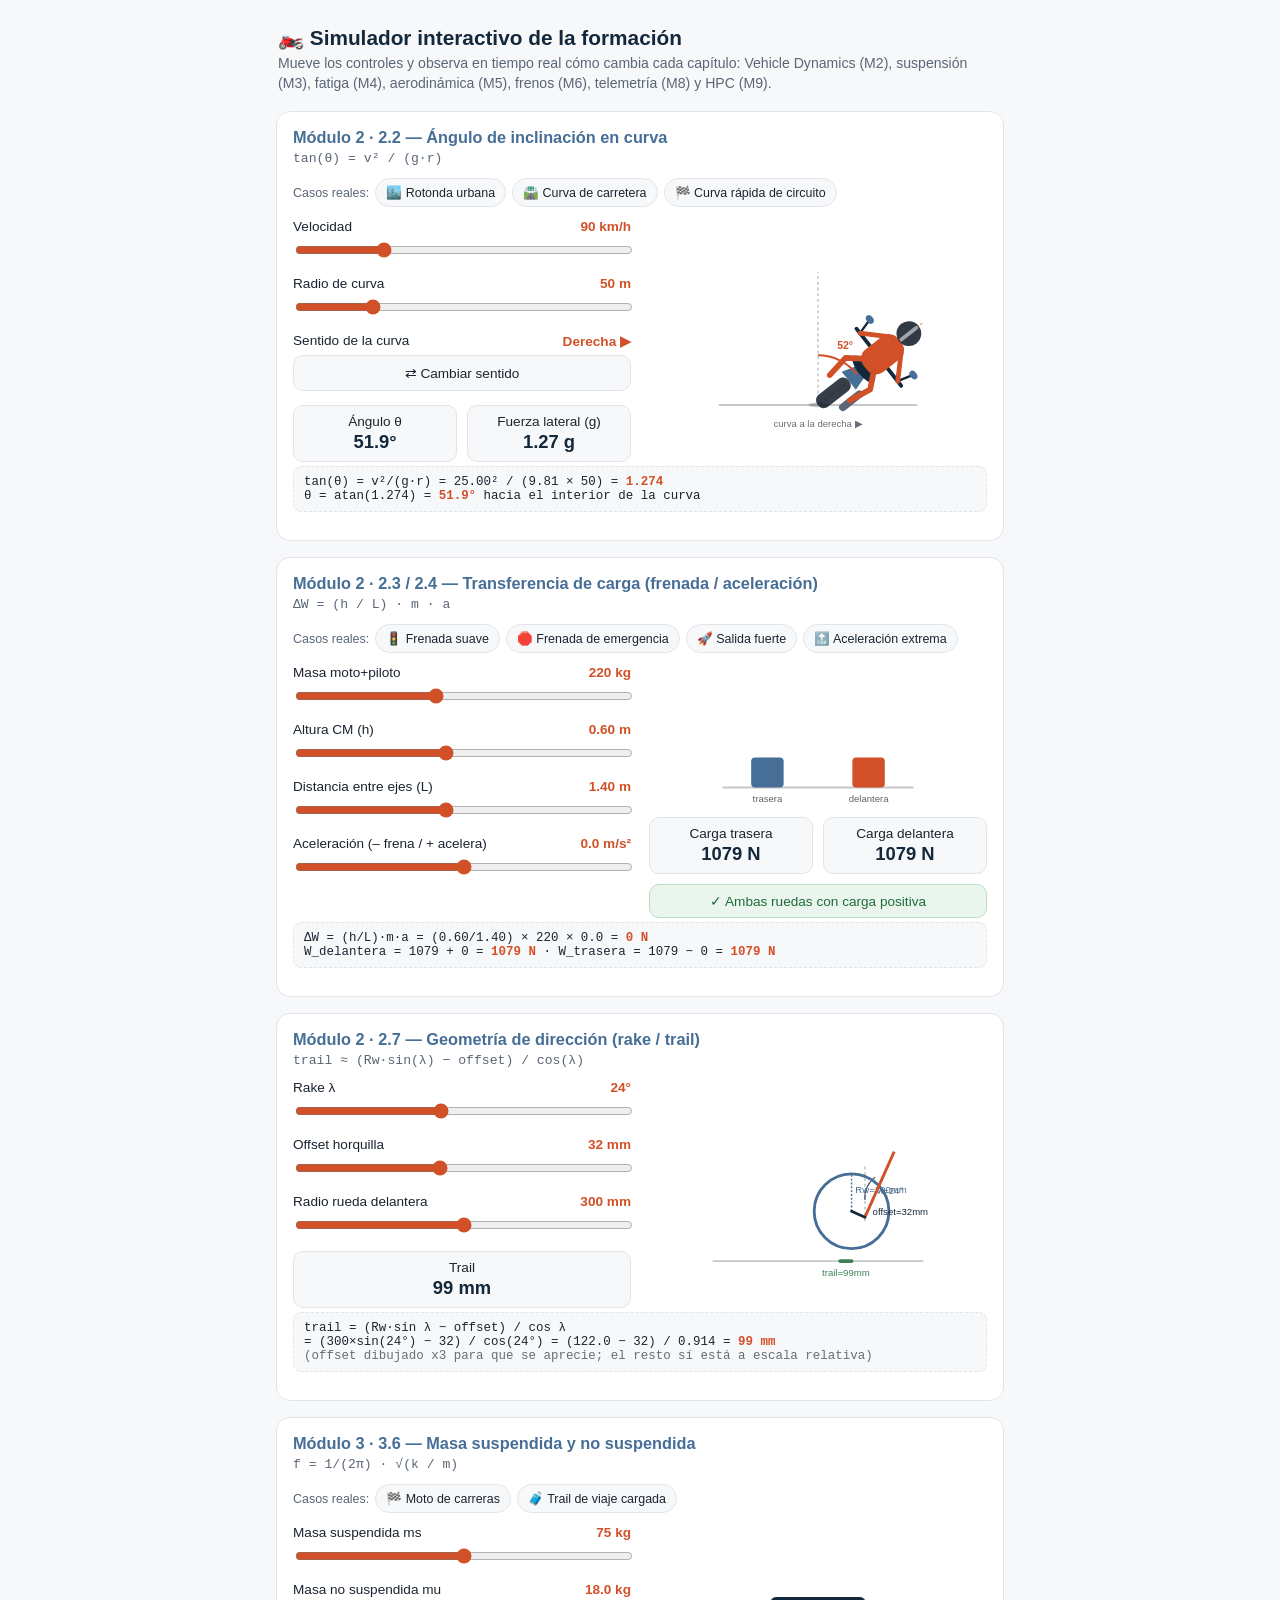
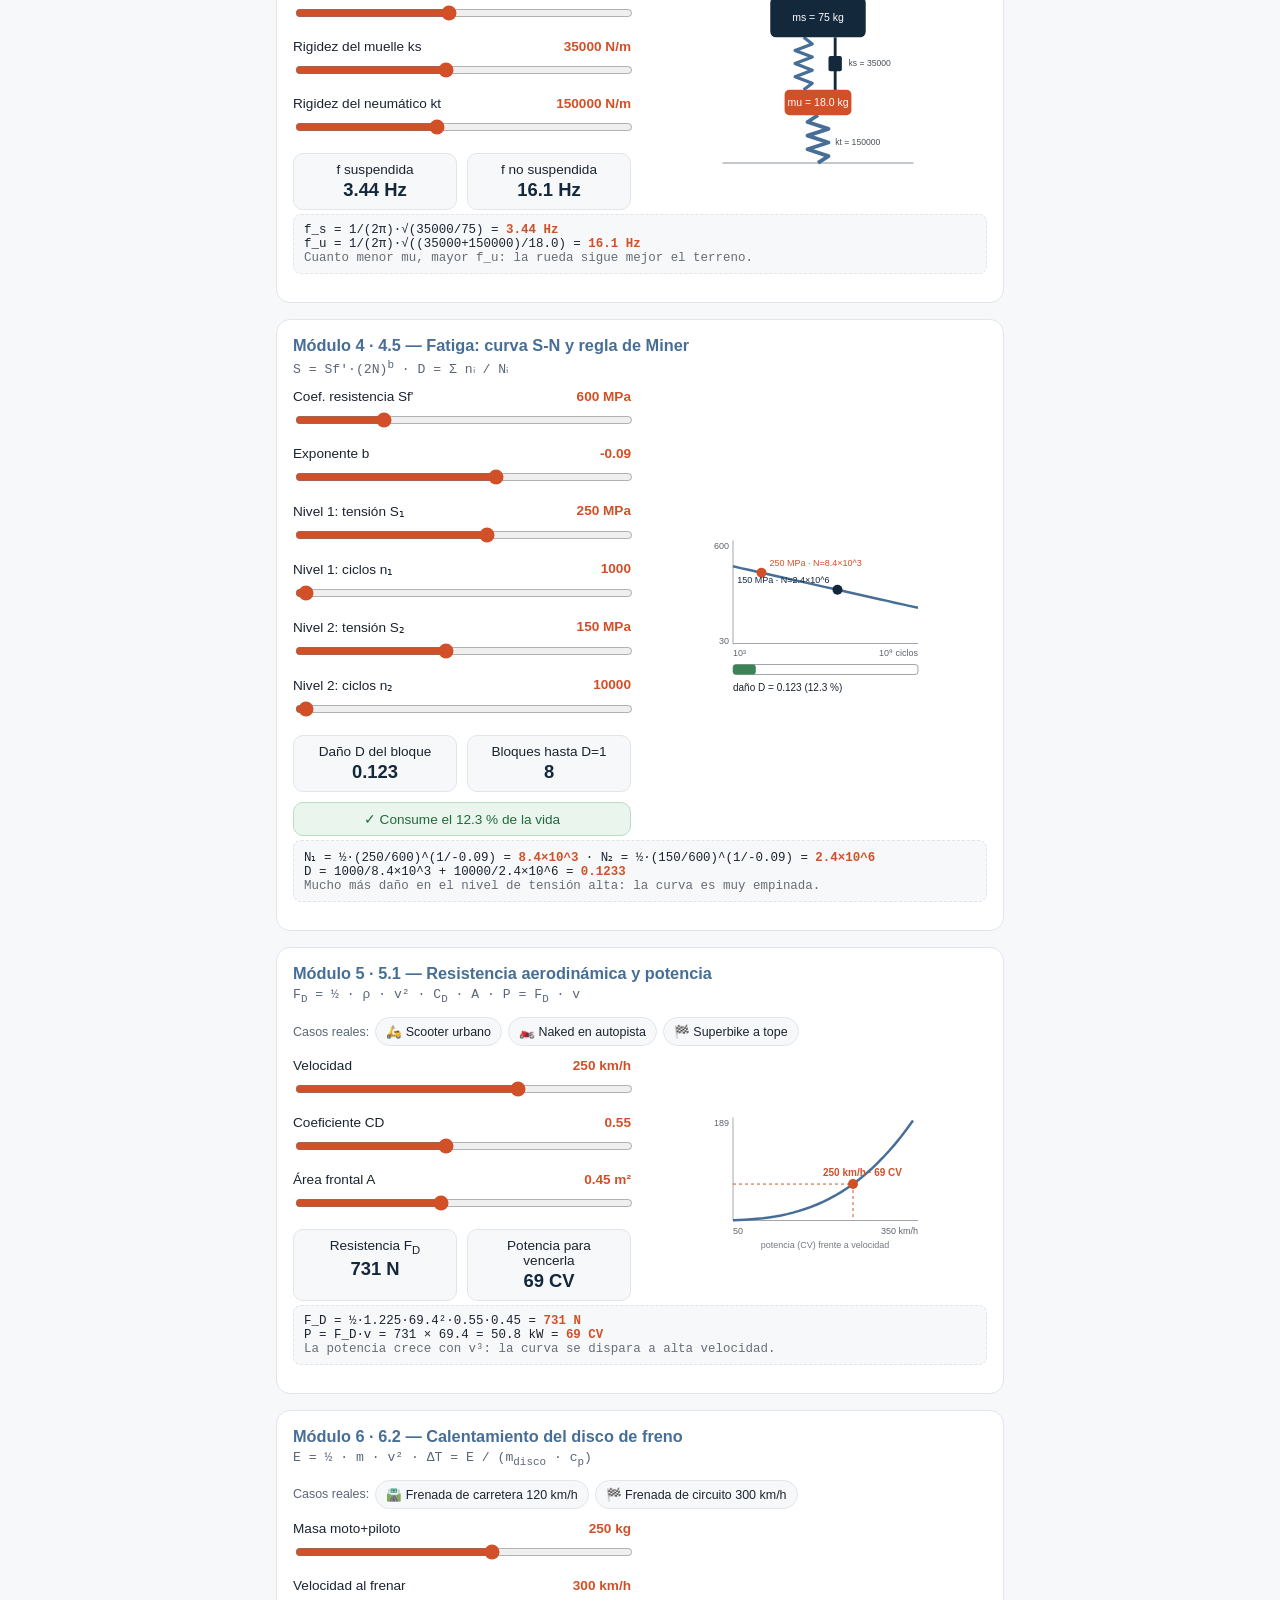
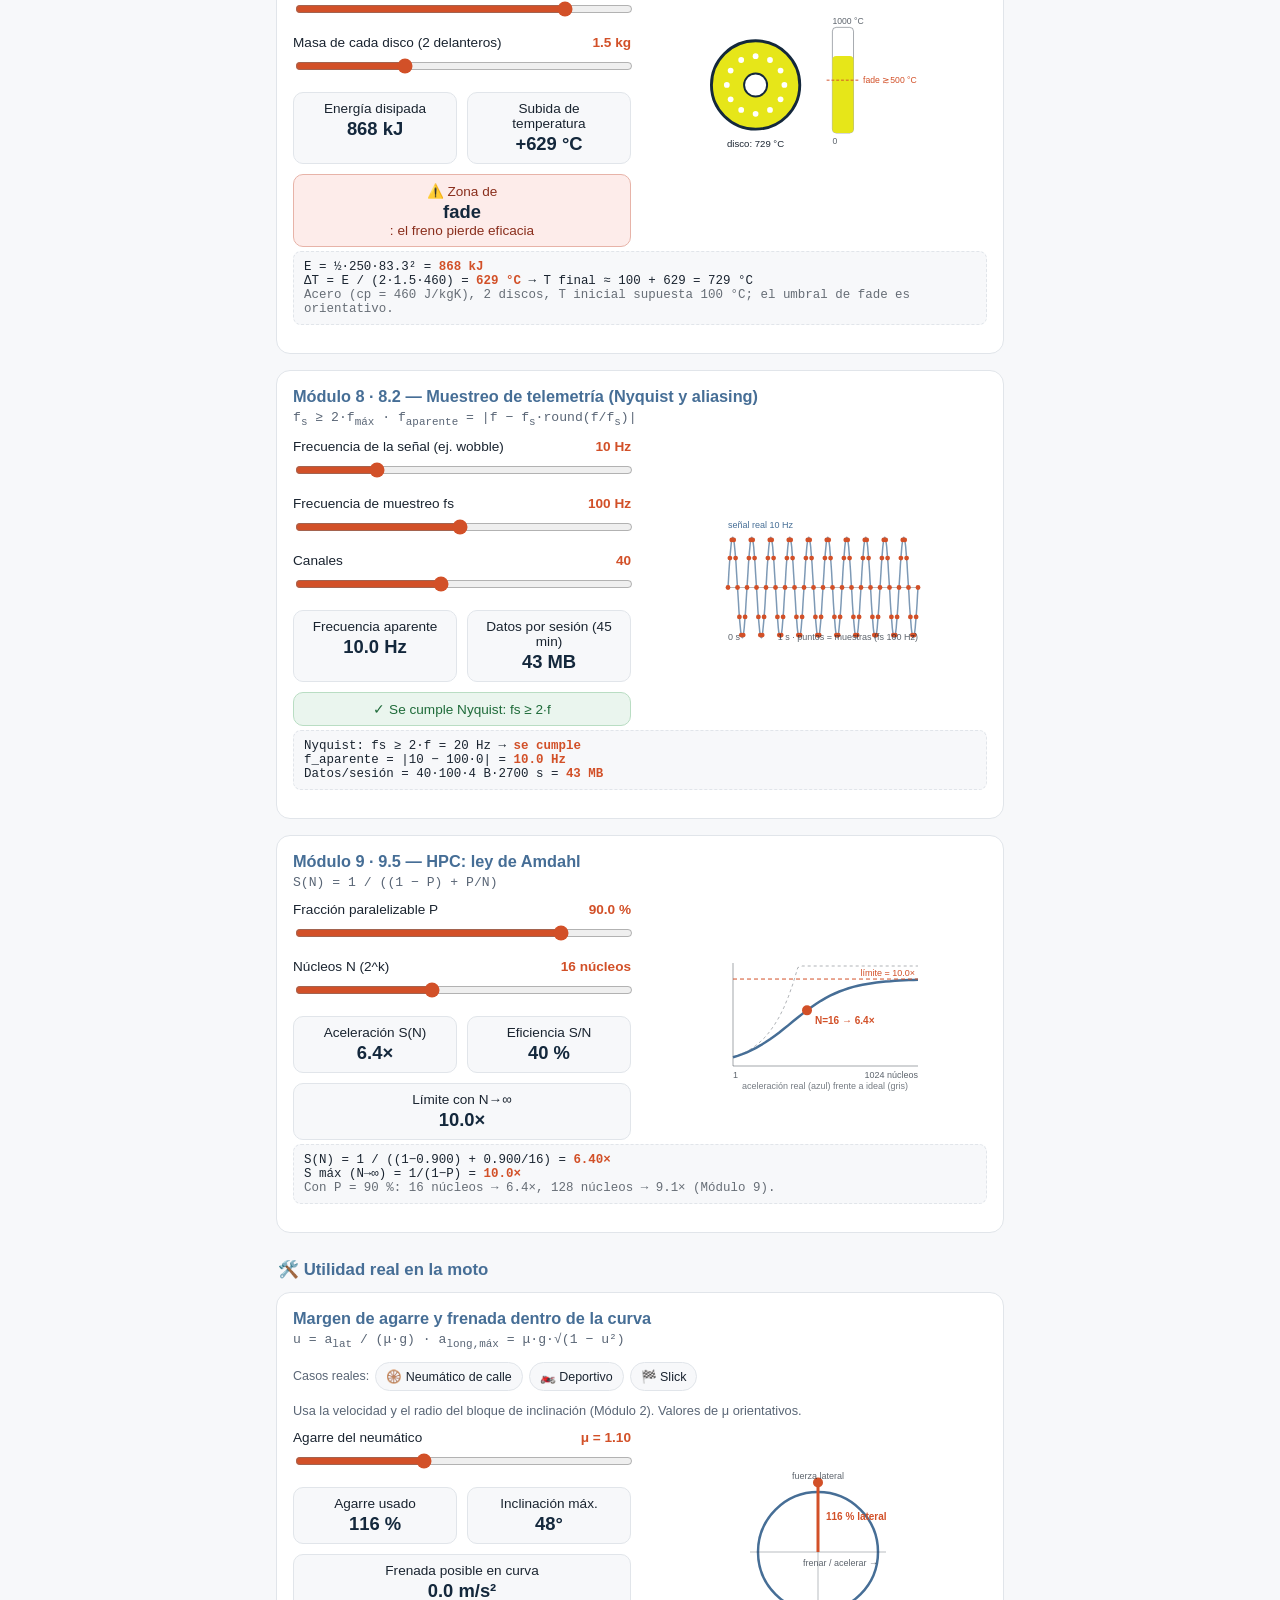
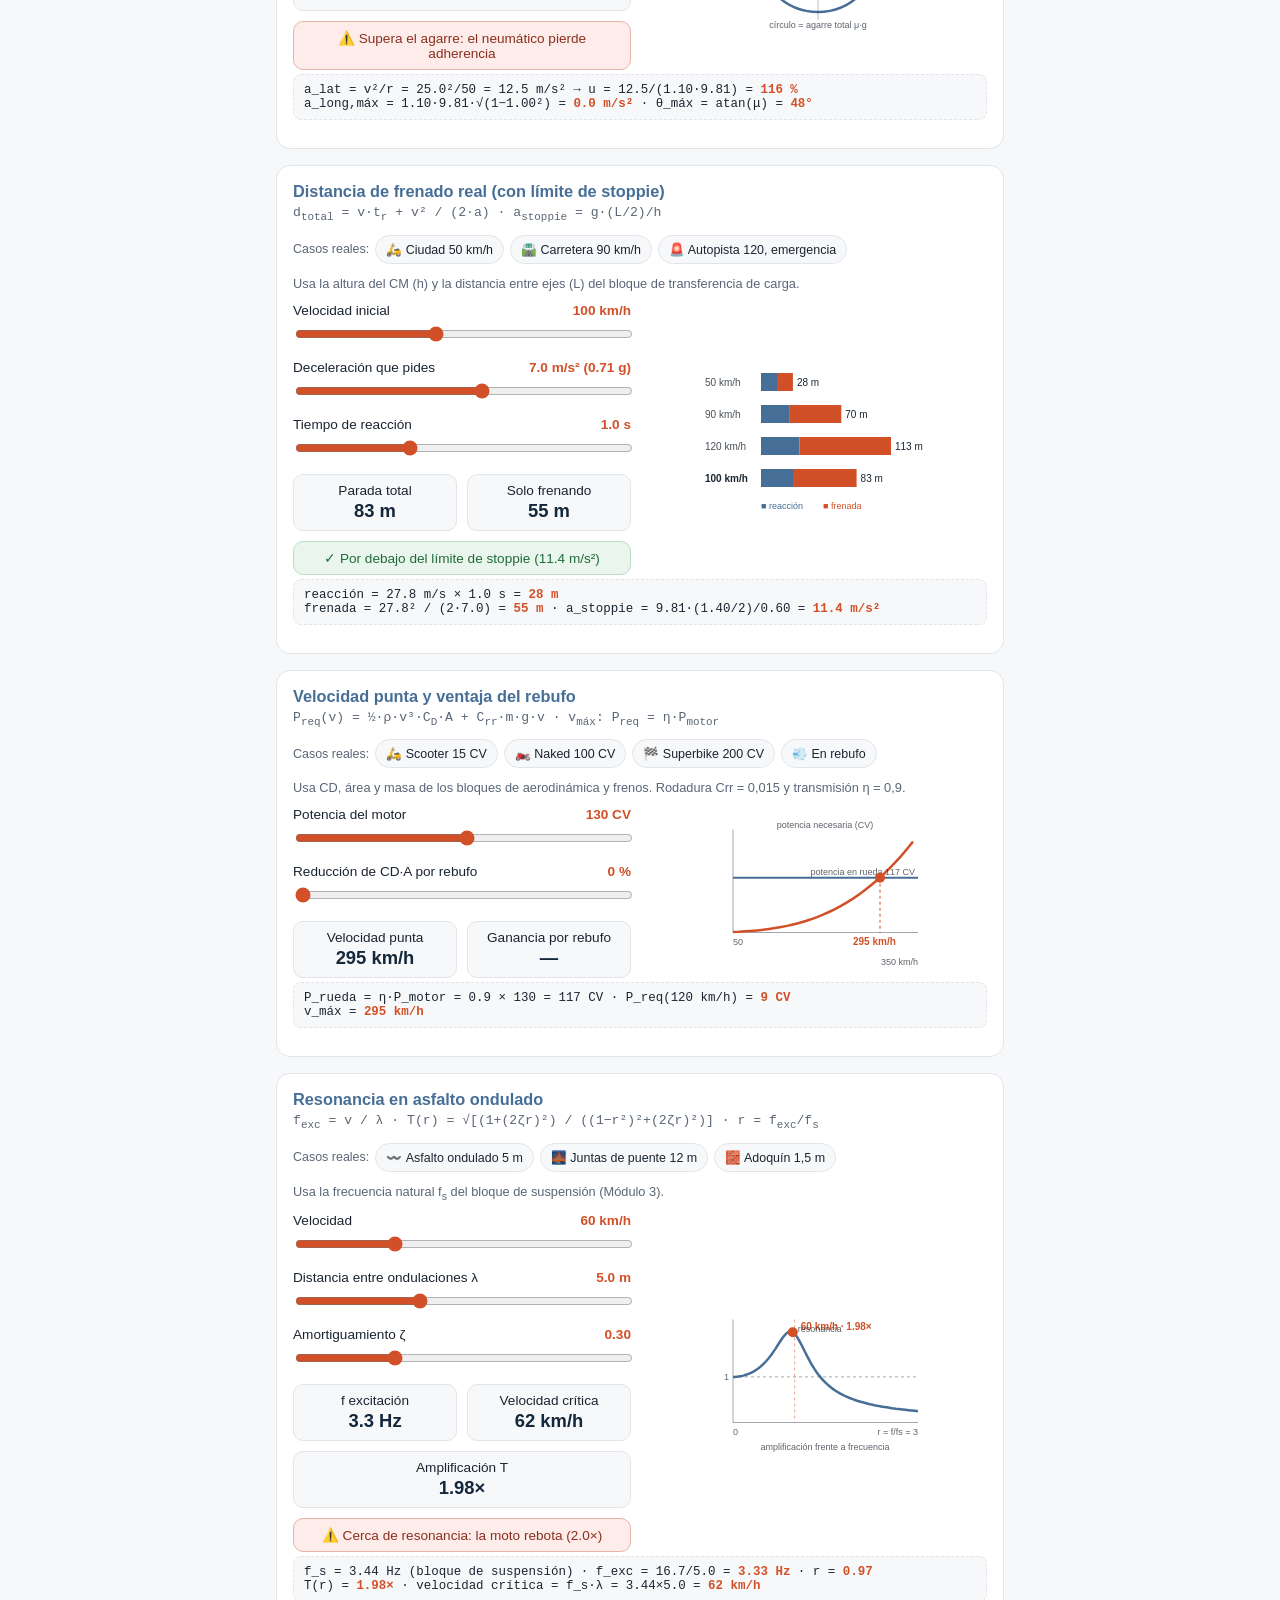
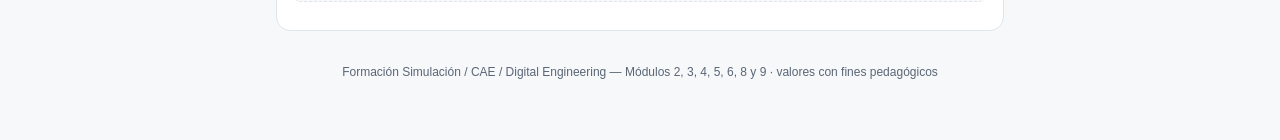
==== index.html @ 9a8a371b "rename it" ====
<!DOCTYPE html>
<html lang="es">
<head>
<meta charset="UTF-8">
<meta name="viewport" content="width=device-width, initial-scale=1, viewport-fit=cover">
<title>Simulador interactivo — Formación CAE de motos</title>
<style>
:root{
  --navy:#14283c; --steel:#466e96; --accent:#d25028; --green:#3c8256;
  --bg:#f7f8fa; --card:#ffffff; --text:#1a2430; --sub:#5a6676; --border:#e1e5ea;
  box-sizing:border-box;
  padding-top:env(safe-area-inset-top,0px);
  padding-bottom:env(safe-area-inset-bottom,0px);
}
@media (prefers-color-scheme: dark){
  :root:not([data-theme="light"]){
    --bg:#11161d; --card:#1a212b; --text:#e9edf2; --sub:#9aa7b5; --border:#2b3542;
  }
}
:root[data-theme="dark"]{
  --bg:#11161d; --card:#1a212b; --text:#e9edf2; --sub:#9aa7b5; --border:#2b3542;
}
*{box-sizing:border-box;}
html{scroll-padding-top:env(safe-area-inset-top,0px);}
body{
  margin:0; background:var(--bg); color:var(--text);
  font-family:-apple-system,BlinkMacSystemFont,"Segoe UI",Roboto,Helvetica,Arial,sans-serif;
  padding:16px; max-width:760px; margin:0 auto;
}
header{padding:10px 2px 18px;}
header h1{font-size:1.3rem; margin:0 0 4px; color:var(--navy);}
:root[data-theme="dark"] header h1, body:has(:root:not([data-theme="light"])) header h1{color:#cfe0f5;}
header p{margin:0; color:var(--sub); font-size:0.88rem; line-height:1.4;}
.card{
  background:var(--card); border:1px solid var(--border); border-radius:14px;
  padding:16px; margin-bottom:16px; overflow-x:auto;
}
.card h2{font-size:1.02rem; margin:0 0 4px; color:var(--steel);}
.card .formula{font-size:0.82rem; color:var(--sub); margin-bottom:12px; font-family:ui-monospace,Menlo,Consolas,monospace;}
.row{display:flex; flex-wrap:wrap; gap:18px;}
.col{flex:1 1 220px; min-width:200px;}
.field{margin-bottom:14px;}
.field label{display:flex; justify-content:space-between; font-size:0.85rem; margin-bottom:6px; color:var(--text);}
.field label b{color:var(--accent); font-variant-numeric:tabular-nums;}
input[type=range]{width:100%; accent-color:var(--accent);}
.viz{display:flex; justify-content:center; margin:8px 0;}
.viz svg{max-width:100%; height:auto;}
.out{
  display:flex; gap:10px; flex-wrap:wrap; margin-top:10px;
}
.pill{
  background:var(--bg); border:1px solid var(--border); border-radius:10px;
  padding:8px 12px; font-size:0.85rem; flex:1 1 140px; text-align:center;
}
.pill b{display:block; font-size:1.15rem; color:var(--navy); margin-top:2px;}
:root[data-theme="dark"] .pill b{color:#cfe0f5;}
.warn{background:#fdecea; border-color:#e7b3a8; color:#8a2f1d;}
:root[data-theme="dark"] .warn{background:#3a1f19; border-color:#6b3326; color:#f0b3a3;}
.ok{background:#eaf5ee; border-color:#b9ddc3; color:#1f6b3a;}
:root[data-theme="dark"] .ok{background:#17301f; border-color:#2d5a3c; color:#a9dcba;}
.calc{
  font-family:ui-monospace,Menlo,Consolas,monospace; font-size:0.78rem;
  background:var(--bg); border:1px dashed var(--border); border-radius:8px;
  padding:8px 10px; margin:4px 0 12px; color:var(--text); word-break:break-word;
}
.calc b{color:var(--accent);}
.seg-btn{flex:1; padding:9px 6px; border:1px solid var(--border); background:var(--bg); color:var(--text); border-radius:10px; font-size:0.85rem; cursor:pointer;}
.seg-btn.active{background:var(--accent); color:#fff; border-color:var(--accent);}
.chips{display:flex;flex-wrap:wrap;gap:6px;margin:0 0 12px;align-items:center}
.chips span{font-size:.78rem;color:var(--sub)}
.chip{padding:6px 10px;border:1px solid var(--border);background:var(--bg);color:var(--text);border-radius:999px;font-size:.78rem;cursor:pointer}
.chip:active{background:var(--accent);color:#fff}
.sec{font-size:1.05rem;color:var(--steel);margin:26px 2px 12px}
.note{font-size:.8rem;color:var(--sub);margin:0 0 12px}
footer{text-align:center; color:var(--sub); font-size:0.75rem; padding:18px 0 6px;}
</style>
</head>
<body>

<header>
  <h1>🏍️ Simulador interactivo de la formación</h1>
  <p>Mueve los controles y observa en tiempo real cómo cambia cada capítulo: Vehicle Dynamics (M2), suspensión (M3), fatiga (M4), aerodinámica (M5), frenos (M6), telemetría (M8) y HPC (M9).</p>
</header>

<!-- ===================== BLOQUE 1: ÁNGULO DE INCLINACIÓN ===================== -->
<div class="card">
  <h2>Módulo 2 · 2.2 — Ángulo de inclinación en curva</h2>
  <div class="formula">tan(θ) = v² / (g·r)</div><div class="chips"><span>Casos reales:</span><button type="button" class="chip" data-set='{"v": 30, "r": 15}'>🏙️ Rotonda urbana</button><button type="button" class="chip" data-set='{"v": 90, "r": 120}'>🛣️ Curva de carretera</button><button type="button" class="chip" data-set='{"v": 180, "r": 250}'>🏁 Curva rápida de circuito</button></div>
  <div class="row">
    <div class="col">
      <div class="field"><label>Velocidad <b id="vLbl">90 km/h</b></label>
        <input type="range" id="v" min="20" max="300" value="90" step="1"></div>
      <div class="field"><label>Radio de curva <b id="rLbl">50 m</b></label>
        <input type="range" id="r" min="8" max="200" value="50" step="1"></div>
      <div class="field"><label>Sentido de la curva <b id="dirLbl">Derecha ▶</b></label>
        <button type="button" id="dirBtn" class="seg-btn" style="width:100%">⇄ Cambiar sentido</button></div>
      <div class="out">
        <div class="pill">Ángulo θ<b id="thetaOut">—</b></div>
        <div class="pill">Fuerza lateral (g)<b id="latgOut">—</b></div>
      </div>
    </div>
    <div class="col viz">
      <svg viewBox="0 0 220 195" width="210">
        <line x1="6" y1="165" x2="214" y2="165" stroke="currentColor" stroke-opacity="0.25" stroke-width="2"/>
        <ellipse cx="110" cy="165" rx="10" ry="2.5" fill="currentColor" opacity="0.25"/>
        <!-- vertical de referencia -->
        <line x1="110" y1="165" x2="110" y2="26" stroke="currentColor" stroke-opacity="0.35" stroke-width="1.2" stroke-dasharray="3,3"/>
        <!-- moto + piloto vistos por detrás; todo el conjunto pivota en el punto de contacto (110,165) -->
        <g id="leanGroup">
          <line x1="110" y1="165" x2="110" y2="26" stroke="var(--accent)" stroke-opacity="0.55" stroke-width="1.5" stroke-dasharray="5,3"/>
          <!-- neumático trasero (perfil visto de frente/detrás) -->
          <rect x="102" y="124" width="16" height="41" rx="7" fill="var(--text)" opacity="0.88"/>
          <!-- escape -->
          <rect x="124" y="120" width="8" height="30" rx="4" fill="var(--sub)"/>
          <!-- guardabarros / colín -->
          <path d="M98 124 L122 124 L117 108 L103 108 Z" fill="var(--steel)"/>
          <ellipse cx="110" cy="104" rx="17" ry="7" fill="var(--navy)"/>
          <!-- piernas del piloto -->
          <polyline points="101,98 89,112 93,136" fill="none" stroke="var(--accent)" stroke-width="6" stroke-linecap="round" stroke-linejoin="round"/>
          <polyline points="119,98 131,112 127,136" fill="none" stroke="var(--accent)" stroke-width="6" stroke-linecap="round" stroke-linejoin="round"/>
          <!-- manillar con retrovisores -->
          <line x1="72" y1="84" x2="148" y2="84" stroke="var(--navy)" stroke-width="4" stroke-linecap="round"/>
          <line x1="78" y1="84" x2="74" y2="70" stroke="var(--navy)" stroke-width="2.5" stroke-linecap="round"/>
          <line x1="142" y1="84" x2="146" y2="70" stroke="var(--navy)" stroke-width="2.5" stroke-linecap="round"/>
          <ellipse cx="73" cy="67" rx="5" ry="3.5" fill="var(--steel)"/>
          <ellipse cx="147" cy="67" rx="5" ry="3.5" fill="var(--steel)"/>
          <!-- espalda del piloto -->
          <rect x="95" y="56" width="30" height="46" rx="12" fill="var(--accent)"/>
          <!-- brazos al manillar -->
          <line x1="99" y1="63" x2="78" y2="84" stroke="var(--accent)" stroke-width="5" stroke-linecap="round"/>
          <line x1="121" y1="63" x2="142" y2="84" stroke="var(--accent)" stroke-width="5" stroke-linecap="round"/>
          <!-- casco visto por detrás -->
          <circle cx="110" cy="44" r="13" fill="var(--text)" opacity="0.9"/>
          <rect x="108" y="32" width="4" height="24" rx="2" fill="var(--card)" opacity="0.55"/>
        </g>
        <!-- arco del ángulo respecto a la vertical -->
        <path id="leanArc" d="" fill="none" stroke="var(--accent)" stroke-width="2"/>
        <text id="leanArcTxt" x="110" y="20" text-anchor="middle" font-size="11" font-weight="600" fill="var(--accent)"></text>
        <text id="leanDirTxt" x="110" y="188" text-anchor="middle" font-size="10" fill="currentColor" opacity="0.65"></text>
      </svg>
    </div>
  </div>
  <div class="calc" id="leanCalc"></div>
</div>

<!-- ===================== BLOQUE 2: TRANSFERENCIA DE CARGA ===================== -->
<div class="card">
  <h2>Módulo 2 · 2.3 / 2.4 — Transferencia de carga (frenada / aceleración)</h2>
  <div class="formula">ΔW = (h / L) · m · a</div><div class="chips"><span>Casos reales:</span><button type="button" class="chip" data-set='{"a": -3}'>🚦 Frenada suave</button><button type="button" class="chip" data-set='{"a": -9}'>🛑 Frenada de emergencia</button><button type="button" class="chip" data-set='{"a": 6}'>🚀 Salida fuerte</button><button type="button" class="chip" data-set='{"a": 10}'>🔝 Aceleración extrema</button></div>
  <div class="row">
    <div class="col">
      <div class="field"><label>Masa moto+piloto <b id="mLbl">220 kg</b></label>
        <input type="range" id="m" min="150" max="320" value="220" step="5"></div>
      <div class="field"><label>Altura CM (h) <b id="hLbl">0.60 m</b></label>
        <input type="range" id="h" min="0.40" max="0.85" value="0.60" step="0.01"></div>
      <div class="field"><label>Distancia entre ejes (L) <b id="LLbl">1.40 m</b></label>
        <input type="range" id="L" min="1.20" max="1.65" value="1.40" step="0.01"></div>
      <div class="field"><label>Aceleración (– frena / + acelera) <b id="aLbl">0.0 m/s²</b></label>
        <input type="range" id="a" min="-10" max="10" value="0" step="0.5"></div>
    </div>
    <div class="col">
      <div class="viz">
        <svg viewBox="0 0 220 140" width="210">
          <line x1="10" y1="120" x2="210" y2="120" stroke="currentColor" stroke-opacity="0.25" stroke-width="2"/>
          <rect id="barTrasera" x="40" y="60" width="34" height="60" fill="var(--steel)" rx="4"/>
          <rect id="barDelantera" x="146" y="60" width="34" height="60" fill="var(--accent)" rx="4"/>
          <text x="57" y="135" text-anchor="middle" font-size="10" fill="currentColor" opacity="0.7">trasera</text>
          <text x="163" y="135" text-anchor="middle" font-size="10" fill="currentColor" opacity="0.7">delantera</text>
        </svg>
      </div>
      <div class="out">
        <div class="pill">Carga trasera<b id="wRearOut">—</b></div>
        <div class="pill">Carga delantera<b id="wFrontOut">—</b></div>
      </div>
      <div class="out" id="riskBox" style="margin-top:10px;"></div>
    </div>
  </div>
  <div class="calc" id="loadCalc"></div>
</div>

<!-- ===================== BLOQUE 3: GEOMETRÍA DE DIRECCIÓN ===================== -->
<div class="card">
  <h2>Módulo 2 · 2.7 — Geometría de dirección (rake / trail)</h2>
  <div class="formula">trail ≈ (Rw·sin(λ) − offset) / cos(λ)</div>
  <div class="row">
    <div class="col">
      <div class="field"><label>Rake λ <b id="rakeLbl">24°</b></label>
        <input type="range" id="rake" min="18" max="32" value="24" step="0.5"></div>
      <div class="field"><label>Offset horquilla <b id="offsetLbl">32 mm</b></label>
        <input type="range" id="offset" min="15" max="55" value="32" step="1"></div>
      <div class="field"><label>Radio rueda delantera <b id="rwLbl">300 mm</b></label>
        <input type="range" id="rw" min="270" max="330" value="300" step="1"></div>
      <div class="out">
        <div class="pill">Trail<b id="trailOut">—</b></div>
      </div>
    </div>
    <div class="col viz">
      <svg viewBox="0 0 240 200" width="230">
        <line x1="10" y1="170" x2="230" y2="170" stroke="currentColor" stroke-opacity="0.25" stroke-width="2"/>
        <!-- referencia vertical discontinua para medir el rake -->
        <line id="vertRef" x1="155" y1="118" x2="155" y2="55" stroke="currentColor" stroke-opacity="0.3" stroke-width="1.5" stroke-dasharray="3,3"/>
        <path id="rakeArc" d="" fill="none" stroke="var(--sub)" stroke-width="1.5"/>
        <text id="rakeTxt" x="163" y="70" font-size="10" fill="var(--sub)"></text>

        <circle id="wheelC" cx="155" cy="118" r="48" fill="none" stroke="var(--steel)" stroke-width="3"/>
        <!-- radio Rw etiquetado -->
        <line id="rwLine" x1="155" y1="118" x2="155" y2="70" stroke="var(--steel)" stroke-width="1.5" stroke-dasharray="2,2"/>
        <text id="rwTxt" x="159" y="95" font-size="10" fill="var(--steel)"></text>

        <line id="axisLine" x1="155" y1="118" x2="155" y2="118" stroke="var(--accent)" stroke-width="3"/>
        <!-- offset: marca perpendicular al eje de dirección, en el cabezal -->
        <line id="offsetTick" x1="155" y1="118" x2="155" y2="118" stroke="var(--navy)" stroke-width="3" stroke-linecap="round"/>
        <text id="offsetTxt" x="155" y="118" font-size="10" fill="var(--navy)"></text>

        <line id="trailLine" x1="155" y1="170" x2="155" y2="170" stroke="var(--green)" stroke-width="4" stroke-linecap="round"/>
        <text id="trailTxt" x="155" y="186" text-anchor="middle" font-size="10" fill="var(--green)"></text>
      </svg>
    </div>
  </div>
  <div class="calc" id="geomCalc"></div>
</div>

<!-- ===================== MÓDULO 3: CUARTO DE VEHÍCULO ===================== -->
<div class="card">
  <h2>Módulo 3 · 3.6 — Masa suspendida y no suspendida</h2>
  <div class="formula">f = 1/(2π) · √(k / m)</div><div class="chips"><span>Casos reales:</span><button type="button" class="chip" data-set='{"ms": 60, "mu": 14, "ks": 50000, "kt": 180000}'>🏁 Moto de carreras</button><button type="button" class="chip" data-set='{"ms": 105, "mu": 22, "ks": 28000, "kt": 140000}'>🧳 Trail de viaje cargada</button></div>
  <div class="row">
    <div class="col">
      <div class="field"><label>Masa suspendida ms <b id="msLbl"></b></label><input type="range" id="ms" min="30" max="120" value="75" step="1"></div>
      <div class="field"><label>Masa no suspendida mu <b id="muLbl"></b></label><input type="range" id="mu" min="8" max="30" value="18" step="0.5"></div>
      <div class="field"><label>Rigidez del muelle ks <b id="ksLbl"></b></label><input type="range" id="ks" min="15000" max="60000" value="35000" step="500"></div>
      <div class="field"><label>Rigidez del neumático kt <b id="ktLbl"></b></label><input type="range" id="kt" min="100000" max="220000" value="150000" step="1000"></div>
      <div class="out"><div class="pill">f suspendida<b id="fsOut"></b></div><div class="pill">f no suspendida<b id="fuOut"></b></div></div>
    </div>
    <div class="col viz"><svg id="qSvg" viewBox="0 0 220 230" width="210"></svg></div>
  </div>
  <div class="calc" id="quarterCalc"></div>
</div>

<!-- ===================== MÓDULO 4: FATIGA ===================== -->
<div class="card">
  <h2>Módulo 4 · 4.5 — Fatiga: curva S-N y regla de Miner</h2>
  <div class="formula">S = Sf'·(2N)<sup>b</sup>  ·  D = Σ nᵢ / Nᵢ</div>
  <div class="row">
    <div class="col">
      <div class="field"><label>Coef. resistencia Sf' <b id="sfLbl"></b></label><input type="range" id="sf" min="400" max="1200" value="600" step="10"></div>
      <div class="field"><label>Exponente b <b id="bxLbl"></b></label><input type="range" id="bx" min="-0.15" max="-0.05" value="-0.09" step="0.01"></div>
      <div class="field"><label>Nivel 1: tensión S₁ <b id="s1Lbl"></b></label><input type="range" id="s1" min="50" max="400" value="250" step="5"></div>
      <div class="field"><label>Nivel 1: ciclos n₁ <b id="n1Lbl"></b></label><input type="range" id="n1" min="100" max="100000" value="1000" step="100"></div>
      <div class="field"><label>Nivel 2: tensión S₂ <b id="s2Lbl"></b></label><input type="range" id="s2" min="30" max="300" value="150" step="5"></div>
      <div class="field"><label>Nivel 2: ciclos n₂ <b id="n2Lbl"></b></label><input type="range" id="n2" min="1000" max="1000000" value="10000" step="1000"></div>
      <div class="out"><div class="pill">Daño D del bloque<b id="dOut"></b></div><div class="pill">Bloques hasta D=1<b id="repOut"></b></div></div>
      <div class="out" id="fRisk" style="margin-top:10px;"></div>
    </div>
    <div class="col viz"><svg id="fSvg" viewBox="0 0 230 168" width="230"></svg></div>
  </div>
  <div class="calc" id="fatCalc"></div>
</div>

<!-- ===================== MÓDULO 5: AERODINÁMICA ===================== -->
<div class="card">
  <h2>Módulo 5 · 5.1 — Resistencia aerodinámica y potencia</h2>
  <div class="formula">F<sub>D</sub> = ½ · ρ · v² · C<sub>D</sub> · A  ·  P = F<sub>D</sub> · v</div><div class="chips"><span>Casos reales:</span><button type="button" class="chip" data-set='{"av": 50, "cd": 0.75, "af": 0.6}'>🛵 Scooter urbano</button><button type="button" class="chip" data-set='{"av": 120, "cd": 0.65, "af": 0.55}'>🏍️ Naked en autopista</button><button type="button" class="chip" data-set='{"av": 300, "cd": 0.5, "af": 0.42}'>🏁 Superbike a tope</button></div>
  <div class="row">
    <div class="col">
      <div class="field"><label>Velocidad <b id="avLbl"></b></label><input type="range" id="av" min="50" max="350" value="250" step="5"></div>
      <div class="field"><label>Coeficiente CD <b id="cdLbl"></b></label><input type="range" id="cd" min="0.35" max="0.80" value="0.55" step="0.01"></div>
      <div class="field"><label>Área frontal A <b id="afLbl"></b></label><input type="range" id="af" min="0.30" max="0.65" value="0.45" step="0.01"></div>
      <div class="out"><div class="pill">Resistencia F<sub>D</sub><b id="fdOut"></b></div><div class="pill">Potencia para vencerla<b id="pOut"></b></div></div>
    </div>
    <div class="col viz"><svg id="aSvg" viewBox="0 0 230 148" width="230"></svg></div>
  </div>
  <div class="calc" id="aeroCalc"></div>
</div>

<!-- ===================== MÓDULO 6: FRENOS ===================== -->
<div class="card">
  <h2>Módulo 6 · 6.2 — Calentamiento del disco de freno</h2>
  <div class="formula">E = ½ · m · v²  ·  ΔT = E / (m<sub>disco</sub> · c<sub>p</sub>)</div><div class="chips"><span>Casos reales:</span><button type="button" class="chip" data-set='{"bm": 250, "bv": 120, "bd": 1.5}'>🛣️ Frenada de carretera 120 km/h</button><button type="button" class="chip" data-set='{"bm": 250, "bv": 300, "bd": 1.5}'>🏁 Frenada de circuito 300 km/h</button></div>
  <div class="row">
    <div class="col">
      <div class="field"><label>Masa moto+piloto <b id="bmLbl"></b></label><input type="range" id="bm" min="150" max="320" value="250" step="5"></div>
      <div class="field"><label>Velocidad al frenar <b id="bvLbl"></b></label><input type="range" id="bv" min="80" max="350" value="300" step="5"></div>
      <div class="field"><label>Masa de cada disco (2 delanteros) <b id="bdLbl"></b></label><input type="range" id="bd" min="0.8" max="3" value="1.5" step="0.1"></div>
      <div class="out"><div class="pill">Energía disipada<b id="eOut"></b></div><div class="pill">Subida de temperatura<b id="dtOut"></b></div></div>
      <div class="out" id="bRisk" style="margin-top:10px;"></div>
    </div>
    <div class="col viz"><svg id="bSvg" viewBox="0 0 250 148" width="240"></svg></div>
  </div>
  <div class="calc" id="brakeCalc"></div>
</div>

<!-- ===================== MÓDULO 8: NYQUIST ===================== -->
<div class="card">
  <h2>Módulo 8 · 8.2 — Muestreo de telemetría (Nyquist y aliasing)</h2>
  <div class="formula">f<sub>s</sub> ≥ 2·f<sub>máx</sub>  ·  f<sub>aparente</sub> = |f − f<sub>s</sub>·round(f/f<sub>s</sub>)|</div>
  <div class="row">
    <div class="col">
      <div class="field"><label>Frecuencia de la señal (ej. wobble) <b id="fsigLbl"></b></label><input type="range" id="fsig" min="1" max="40" value="10" step="1"></div>
      <div class="field"><label>Frecuencia de muestreo fs <b id="fsmpLbl"></b></label><input type="range" id="fsmp" min="5" max="200" value="100" step="1"></div>
      <div class="field"><label>Canales <b id="nchLbl"></b></label><input type="range" id="nch" min="10" max="80" value="40" step="1"></div>
      <div class="out"><div class="pill">Frecuencia aparente<b id="faOut"></b></div><div class="pill">Datos por sesión (45 min)<b id="mbOut"></b></div></div>
      <div class="out" id="nyqRisk" style="margin-top:10px;"></div>
    </div>
    <div class="col viz"><svg id="tSvg" viewBox="0 0 230 130" width="230"></svg></div>
  </div>
  <div class="calc" id="nyqCalc"></div>
</div>

<!-- ===================== MÓDULO 9: AMDAHL ===================== -->
<div class="card">
  <h2>Módulo 9 · 9.5 — HPC: ley de Amdahl</h2>
  <div class="formula">S(N) = 1 / ((1 − P) + P/N)</div>
  <div class="row">
    <div class="col">
      <div class="field"><label>Fracción paralelizable P <b id="ppLbl"></b></label><input type="range" id="pp" min="50" max="99.9" value="90" step="0.1"></div>
      <div class="field"><label>Núcleos N (2^k) <b id="nxLbl"></b></label><input type="range" id="nx" min="0" max="10" value="4" step="1"></div>
      <div class="out"><div class="pill">Aceleración S(N)<b id="spOut"></b></div><div class="pill">Eficiencia S/N<b id="efOut"></b></div><div class="pill">Límite con N→∞<b id="smaxOut"></b></div></div>
    </div>
    <div class="col viz"><svg id="xSvg" viewBox="0 0 230 140" width="230"></svg></div>
  </div>
  <div class="calc" id="amdCalc"></div>
</div>

<h3 class="sec">🛠️ Utilidad real en la moto</h3>

<div class="card">
  <h2>Margen de agarre y frenada dentro de la curva</h2>
  <div class="formula">u = a<sub>lat</sub> / (μ·g)  ·  a<sub>long,máx</sub> = μ·g·√(1 − u²)</div>
  <div class="chips"><span>Casos reales:</span><button type="button" class="chip" data-set='{"mt": 1.0}'>🛞 Neumático de calle</button><button type="button" class="chip" data-set='{"mt": 1.2}'>🏍️ Deportivo</button><button type="button" class="chip" data-set='{"mt": 1.5}'>🏁 Slick</button></div>
  <p class="note">Usa la velocidad y el radio del bloque de inclinación (Módulo 2). Valores de μ orientativos.</p>
  <div class="row"><div class="col">
    <div class="field"><label>Agarre del neumático <b id="mtLbl"></b></label><input type="range" id="mt" min="0.8" max="1.6" value="1.1" step="0.05"></div>
    <div class="out"><div class="pill">Agarre usado<b id="uOut"></b></div><div class="pill">Inclinación máx.<b id="tmOut"></b></div><div class="pill">Frenada posible en curva<b id="alOut"></b></div></div>
    <div class="out" id="gRisk" style="margin-top:10px;"></div>
  </div><div class="col viz"><svg id="gSvg" viewBox="0 0 230 160" width="230"></svg></div></div>
  <div class="calc" id="gripCalc"></div>
</div>

<div class="card">
  <h2>Distancia de frenado real (con límite de stoppie)</h2>
  <div class="formula">d<sub>total</sub> = v·t<sub>r</sub> + v² / (2·a)  ·  a<sub>stoppie</sub> = g·(L/2)/h</div>
  <div class="chips"><span>Casos reales:</span><button type="button" class="chip" data-set='{"dv": 50, "da": 6}'>🛵 Ciudad 50 km/h</button><button type="button" class="chip" data-set='{"dv": 90, "da": 7}'>🛣️ Carretera 90 km/h</button><button type="button" class="chip" data-set='{"dv": 120, "da": 9}'>🚨 Autopista 120, emergencia</button></div>
  <p class="note">Usa la altura del CM (h) y la distancia entre ejes (L) del bloque de transferencia de carga.</p>
  <div class="row"><div class="col">
    <div class="field"><label>Velocidad inicial <b id="dvLbl"></b></label><input type="range" id="dv" min="30" max="200" value="100" step="5"></div>
    <div class="field"><label>Deceleración que pides <b id="daLbl"></b></label><input type="range" id="da" min="2" max="11" value="7" step="0.5"></div>
    <div class="field"><label>Tiempo de reacción <b id="trLbl"></b></label><input type="range" id="tr" min="0.5" max="2" value="1" step="0.1"></div>
    <div class="out"><div class="pill">Parada total<b id="dtOut2"></b></div><div class="pill">Solo frenando<b id="dbOut"></b></div></div>
    <div class="out" id="sRisk" style="margin-top:10px;"></div>
  </div><div class="col viz"><svg id="sSvg" viewBox="0 0 230 160" width="230"></svg></div></div>
  <div class="calc" id="stopCalc"></div>
</div>

<div class="card">
  <h2>Velocidad punta y ventaja del rebufo</h2>
  <div class="formula">P<sub>req</sub>(v) = ½·ρ·v³·C<sub>D</sub>·A + C<sub>rr</sub>·m·g·v  ·  v<sub>máx</sub>: P<sub>req</sub> = η·P<sub>motor</sub></div>
  <div class="chips"><span>Casos reales:</span><button type="button" class="chip" data-set='{"pm": 15, "cd": 0.75, "af": 0.6}'>🛵 Scooter 15 CV</button><button type="button" class="chip" data-set='{"pm": 100, "cd": 0.65, "af": 0.55}'>🏍️ Naked 100 CV</button><button type="button" class="chip" data-set='{"pm": 200, "cd": 0.5, "af": 0.42}'>🏁 Superbike 200 CV</button><button type="button" class="chip" data-set='{"rb": 25}'>💨 En rebufo</button></div>
  <p class="note">Usa CD, área y masa de los bloques de aerodinámica y frenos. Rodadura Crr = 0,015 y transmisión η = 0,9.</p>
  <div class="row"><div class="col">
    <div class="field"><label>Potencia del motor <b id="pmLbl"></b></label><input type="range" id="pm" min="5" max="250" value="130" step="5"></div>
    <div class="field"><label>Reducción de CD·A por rebufo <b id="rbLbl"></b></label><input type="range" id="rb" min="0" max="40" value="0" step="1"></div>
    <div class="out"><div class="pill">Velocidad punta<b id="vmOut"></b></div><div class="pill">Ganancia por rebufo<b id="gnOut"></b></div></div>
  </div><div class="col viz"><svg id="pSvg" viewBox="0 0 230 150" width="230"></svg></div></div>
  <div class="calc" id="topCalc"></div>
</div>

<div class="card">
  <h2>Resonancia en asfalto ondulado</h2>
  <div class="formula">f<sub>exc</sub> = v / λ  ·  T(r) = √[(1+(2ζr)²) / ((1−r²)²+(2ζr)²)]  ·  r = f<sub>exc</sub>/f<sub>s</sub></div>
  <div class="chips"><span>Casos reales:</span><button type="button" class="chip" data-set='{"lam": 5, "vv": 60}'>〰️ Asfalto ondulado 5 m</button><button type="button" class="chip" data-set='{"lam": 12, "vv": 100}'>🌉 Juntas de puente 12 m</button><button type="button" class="chip" data-set='{"lam": 1.5, "vv": 30}'>🧱 Adoquín 1,5 m</button></div>
  <p class="note">Usa la frecuencia natural f<sub>s</sub> del bloque de suspensión (Módulo 3).</p>
  <div class="row"><div class="col">
    <div class="field"><label>Velocidad <b id="vvLbl"></b></label><input type="range" id="vv" min="20" max="160" value="60" step="5"></div>
    <div class="field"><label>Distancia entre ondulaciones λ <b id="lamLbl"></b></label><input type="range" id="lam" min="1" max="12" value="5" step="0.5"></div>
    <div class="field"><label>Amortiguamiento ζ <b id="ztLbl"></b></label><input type="range" id="zt" min="0.1" max="0.8" value="0.3" step="0.05"></div>
    <div class="out"><div class="pill">f excitación<b id="feOut"></b></div><div class="pill">Velocidad crítica<b id="vcOut"></b></div><div class="pill">Amplificación T<b id="tOut"></b></div></div>
    <div class="out" id="rRisk" style="margin-top:10px;"></div>
  </div><div class="col viz"><svg id="rSvg" viewBox="0 0 230 150" width="230"></svg></div></div>
  <div class="calc" id="resCalc"></div>
</div>

<footer>Formación Simulación / CAE / Digital Engineering — Módulos 2, 3, 4, 5, 6, 8 y 9 · valores con fines pedagógicos</footer>

<script>
const $ = id => document.getElementById(id);
const g = 9.81;
let leanDir = 1; // 1 = curva a la derecha, -1 = izquierda


function updateLean(){
  const vKmh = +$('v').value, r = +$('r').value;
  const v = vKmh/3.6;
  const latg = (v*v)/(g*r);
  const theta = Math.atan(latg) * 180/Math.PI;
  const th = theta*Math.PI/180;
  $('vLbl').textContent = vKmh + ' km/h';
  $('rLbl').textContent = r + ' m';
  $('thetaOut').textContent = theta.toFixed(1) + '°';
  $('latgOut').textContent = latg.toFixed(2) + ' g';
  // vista trasera: la moto se inclina hacia el interior de la curva
  $('leanGroup').setAttribute('transform', `rotate(${leanDir*theta} 110 165)`);
  const R = 52;
  const ex = 110 + leanDir*R*Math.sin(th), ey = 165 - R*Math.cos(th);
  $('leanArc').setAttribute('d', `M 110 ${165-R} A ${R} ${R} 0 0 ${leanDir>0?1:0} ${ex.toFixed(1)} ${ey.toFixed(1)}`);
  const mx = 110 + leanDir*(R+13)*Math.sin(th/2), my = 165 - (R+13)*Math.cos(th/2);
  $('leanArcTxt').setAttribute('x', mx.toFixed(1)); $('leanArcTxt').setAttribute('y', my.toFixed(1));
  $('leanArcTxt').textContent = theta.toFixed(0) + '°';
  $('leanDirTxt').textContent = leanDir>0 ? 'curva a la derecha ▶' : '◀ curva a la izquierda';
  $('leanCalc').innerHTML =
    `tan(θ) = v²/(g·r) = ${v.toFixed(2)}² / (9.81 × ${r}) = <b>${latg.toFixed(3)}</b><br>`+
    `θ = atan(${latg.toFixed(3)}) = <b>${theta.toFixed(1)}°</b> hacia el interior de la curva`;
}
function setDir(d){
  leanDir = d;
  $('dirLbl').textContent = d>0 ? 'Derecha ▶' : '◀ Izquierda';
  updateLean();
}


function updateLoad(){
  const m = +$('m').value, h = +$('h').value, L = +$('L').value, a = +$('a').value;
  $('mLbl').textContent = m + ' kg';
  $('hLbl').textContent = h.toFixed(2) + ' m';
  $('LLbl').textContent = L.toFixed(2) + ' m';
  $('aLbl').textContent = a.toFixed(1) + ' m/s²';

  const Wtotal = m * g;
  const Wstatic = Wtotal/2;
  // a negativo = frenada -> transfiere a delantera; a positivo = acelera -> transfiere a trasera
  const dW = (h/L) * m * a;
  const Wfront = Wstatic + dW;
  const Wrear = Wstatic - dW;

  $('wFrontOut').textContent = Math.max(Wfront,0).toFixed(0) + ' N';
  $('wRearOut').textContent = Math.max(Wrear,0).toFixed(0) + ' N';

  const maxBar = 60, scale = maxBar / (Wtotal*0.95);
  $('barDelantera').setAttribute('height', Math.max(Math.min(Wfront*scale,100),2));
  $('barDelantera').setAttribute('y', 120-Math.max(Math.min(Wfront*scale,100),2));
  $('barTrasera').setAttribute('height', Math.max(Math.min(Wrear*scale,100),2));
  $('barTrasera').setAttribute('y', 120-Math.max(Math.min(Wrear*scale,100),2));

  const risk = $('riskBox');
  if(Wrear<=0){
    risk.innerHTML = '<div class="pill warn">⚠️ Rueda trasera al límite de levantarse — posible <b>stoppie</b></div>';
  } else if(Wfront<=0){
    risk.innerHTML = '<div class="pill warn">⚠️ Rueda delantera al límite de levantarse — posible <b>wheelie</b></div>';
  } else {
    risk.innerHTML = '<div class="pill ok">✓ Ambas ruedas con carga positiva</div>';
  }

  $('loadCalc').innerHTML =
    `ΔW = (h/L)·m·a = (${h.toFixed(2)}/${L.toFixed(2)}) × ${m} × ${a.toFixed(1)} = <b>${dW.toFixed(0)} N</b><br>`+
    `W_delantera = ${Wstatic.toFixed(0)} + ${dW.toFixed(0)} = <b>${Wfront.toFixed(0)} N</b> · `+
    `W_trasera = ${Wstatic.toFixed(0)} − ${dW.toFixed(0)} = <b>${Wrear.toFixed(0)} N</b>`;
}

function updateGeom(){
  const rakeDeg = +$('rake').value, offset = +$('offset').value, rw = +$('rw').value;
  $('rakeLbl').textContent = rakeDeg + '°';
  $('offsetLbl').textContent = offset + ' mm';
  $('rwLbl').textContent = rw + ' mm';

  const rakeRad = rakeDeg * Math.PI/180;
  const trail = (rw*Math.sin(rakeRad) - offset) / Math.cos(rakeRad);
  $('trailOut').textContent = trail.toFixed(0) + ' mm';

  // --- geometría del dibujo ---
  const cx=155, cy=118;                 // centro de la rueda (punto fijo)
  const Rpx = 30 + (rw-270)*(18/60);    // radio dibujado ~30-48px según Rw real
  $('wheelC').setAttribute('r', Rpx.toFixed(1));

  // radio Rw dibujado hacia arriba, con etiqueta
  $('rwLine').setAttribute('y2', cy-Rpx);
  $('rwTxt').setAttribute('y', (cy-Rpx/2).toFixed(1));
  $('rwTxt').textContent = `Rw=${rw}mm`;

  // eje de dirección: pasa a distancia "offset" (exagerada x3 para que se vea) del centro de rueda
  const offsetPx = (offset*0.16)*3;     // mismo factor 0.16 que usaríamos en mm->px, x3 solo visual
  const axisLen = Rpx + 36;
  // punto sobre el eje, desplazado "offsetPx" perpendicular a la dirección del eje respecto al centro de rueda
  const nx = Math.cos(rakeRad), ny = Math.sin(rakeRad);      // perpendicular al eje
  const px0 = cx + offsetPx*nx, py0 = cy + offsetPx*ny;
  const dx = Math.sin(rakeRad), dy = -Math.cos(rakeRad);     // dirección del eje (hacia arriba)
  const topX = px0 + dx*axisLen, topY = py0 + dy*axisLen;
  $('axisLine').setAttribute('x1', px0.toFixed(1)); $('axisLine').setAttribute('y1', py0.toFixed(1));
  $('axisLine').setAttribute('x2', topX.toFixed(1)); $('axisLine').setAttribute('y2', topY.toFixed(1));

  // marca de offset: segmento corto perpendicular, del centro de rueda al punto del eje
  $('offsetTick').setAttribute('x1', cx); $('offsetTick').setAttribute('y1', cy);
  $('offsetTick').setAttribute('x2', px0.toFixed(1)); $('offsetTick').setAttribute('y2', py0.toFixed(1));
  $('offsetTxt').setAttribute('x', (px0+8).toFixed(1)); $('offsetTxt').setAttribute('y', (py0-2).toFixed(1));
  $('offsetTxt').textContent = `offset=${offset}mm`;

  // eje extendido hasta el suelo
  const groundY=170;
  const s = (groundY - py0)/dy;
  const groundX = px0 - s*dx;

  // arco de rake entre la vertical de referencia y el eje
  const arcR = 26;
  const ax = px0, ay = py0-18;
  const arcEndX = px0 + Math.sin(rakeRad)*arcR, arcEndY = (py0-18) - Math.cos(rakeRad)*arcR;
  $('rakeArc').setAttribute('d', `M ${px0} ${py0-18} A ${arcR} ${arcR} 0 0 1 ${arcEndX.toFixed(1)} ${arcEndY.toFixed(1)}`);
  $('rakeTxt').setAttribute('x', (px0+14).toFixed(1)); $('rakeTxt').setAttribute('y', (py0-24).toFixed(1));
  $('rakeTxt').textContent = `λ=${rakeDeg}°`;
  $('vertRef').setAttribute('x1', px0.toFixed(1)); $('vertRef').setAttribute('x2', px0.toFixed(1));
  $('vertRef').setAttribute('y1', (py0+4).toFixed(1)); $('vertRef').setAttribute('y2', (py0-55).toFixed(1));

  // trail dibujado a partir del VALOR REAL calculado (escala propia, independiente del resto)
  const contactX = cx; // contacto de la rueda, justo bajo su centro
  const trailPx = trail*0.12;
  const gStart = contactX; // el segmento de trail sale del punto de contacto
  $('trailLine').setAttribute('x1', contactX.toFixed(1)); $('trailLine').setAttribute('y1', groundY);
  $('trailLine').setAttribute('x2', (contactX-trailPx).toFixed(1)); $('trailLine').setAttribute('y2', groundY);
  $('trailTxt').setAttribute('x', (contactX-trailPx/2).toFixed(1));
  $('trailTxt').textContent = `trail=${trail.toFixed(0)}mm`;

  const rwSin = rw*Math.sin(rakeRad);
  $('geomCalc').innerHTML =
    `trail = (Rw·sin λ − offset) / cos λ<br>`+
    `= (${rw}×sin(${rakeDeg}°) − ${offset}) / cos(${rakeDeg}°) = (${rwSin.toFixed(1)} − ${offset}) / ${Math.cos(rakeRad).toFixed(3)} = <b>${trail.toFixed(0)} mm</b>`+
    `<br><span style="opacity:.65">(offset dibujado x3 para que se aprecie; el resto sí está a escala relativa)</span>`;
}

['v','r'].forEach(id=>$(id).addEventListener('input', updateLean));
['m','h','L','a'].forEach(id=>$(id).addEventListener('input', updateLoad));
['rake','offset','rw'].forEach(id=>$(id).addEventListener('input', updateGeom));

$('dirBtn').addEventListener('click',()=>setDir(-leanDir));

function zz(x,y1,y2,n,a){const dy=(y2-y1)/(n+1);const p=[[x,y1]];for(let i=1;i<=n;i++)p.push([x+(i%2?a:-a),y1+dy*i]);p.push([x,y2]);return p.map(q=>q.map(t=>t.toFixed(1)).join(',')).join(' ');}

function updateQuarter(){
  const ms=+$('ms').value, mu=+$('mu').value, ks=+$('ks').value, kt=+$('kt').value;
  $('msLbl').textContent=ms+' kg'; $('muLbl').textContent=mu.toFixed(1)+' kg';
  $('ksLbl').textContent=ks+' N/m'; $('ktLbl').textContent=kt+' N/m';
  const fs=Math.sqrt(ks/ms)/(2*Math.PI), fu=Math.sqrt((ks+kt)/mu)/(2*Math.PI);
  $('fsOut').textContent=fs.toFixed(2)+' Hz'; $('fuOut').textContent=fu.toFixed(1)+' Hz';
  const hu=14+mu*0.7, huTop=165-hu, hs=16+ms*0.35, msBot=huTop-55, msTop=msBot-hs, mid=(huTop+msBot)/2;
  const sw1=(1.5+ks/20000).toFixed(1), sw2=(1.5+kt/60000).toFixed(1);
  $('qSvg').innerHTML=
   `<line x1="10" y1="215" x2="210" y2="215" stroke="currentColor" stroke-opacity=".25" stroke-width="2"/>`+
   `<polyline points="${zz(110,215,165,6,11)}" fill="none" stroke="var(--steel)" stroke-width="${sw2}" stroke-linejoin="round"/>`+
   `<text x="128" y="196" font-size="9" fill="currentColor" opacity=".8">kt = ${kt}</text>`+
   `<rect x="75" y="${huTop}" width="70" height="${hu}" rx="5" fill="var(--accent)"/>`+
   `<text x="110" y="${huTop+hu/2+4}" text-anchor="middle" font-size="11" fill="#fff">mu = ${mu.toFixed(1)} kg</text>`+
   `<polyline points="${zz(95,huTop,msBot,7,9)}" fill="none" stroke="var(--steel)" stroke-width="${sw1}" stroke-linejoin="round"/>`+
   `<line x1="128" y1="${huTop}" x2="128" y2="${msBot}" stroke="var(--navy)" stroke-width="3"/>`+
   `<rect x="121" y="${mid-8}" width="14" height="16" rx="2" fill="var(--navy)"/>`+
   `<text x="142" y="${mid+3}" font-size="9" fill="currentColor" opacity=".8">ks = ${ks}</text>`+
   `<rect x="60" y="${msTop}" width="100" height="${hs}" rx="6" fill="var(--navy)"/>`+
   `<text x="110" y="${msTop+hs/2+4}" text-anchor="middle" font-size="11" fill="#fff">ms = ${ms} kg</text>`;
  $('quarterCalc').innerHTML=
   `f_s = 1/(2π)·√(${ks}/${ms}) = <b>${fs.toFixed(2)} Hz</b><br>`+
   `f_u = 1/(2π)·√((${ks}+${kt})/${mu.toFixed(1)}) = <b>${fu.toFixed(1)} Hz</b><br>`+
   `<span style="opacity:.65">Cuanto menor mu, mayor f_u: la rueda sigue mejor el terreno.</span>`;
}

function updateAero(){
  const v=+$('av').value, cd=+$('cd').value, A=+$('af').value, rho=1.225;
  $('avLbl').textContent=v+' km/h'; $('cdLbl').textContent=cd.toFixed(2); $('afLbl').textContent=A.toFixed(2)+' m²';
  const P=s=>0.5*rho*Math.pow(s/3.6,3)*cd*A/735.5;
  const vms=v/3.6, FD=0.5*rho*vms*vms*cd*A, Pw=FD*vms, cv=Pw/735.5;
  $('fdOut').textContent=FD.toFixed(0)+' N'; $('pOut').textContent=cv.toFixed(0)+' CV';
  const X=s=>30+(s-50)/300*180, ymax=P(350), Y=c=>115-c/ymax*100;
  let pts=''; for(let s=50;s<=350;s+=10) pts+=`${X(s).toFixed(1)},${Y(P(s)).toFixed(1)} `;
  $('aSvg').innerHTML=
   `<line x1="30" y1="115" x2="215" y2="115" stroke="currentColor" stroke-opacity=".4"/><line x1="30" y1="12" x2="30" y2="115" stroke="currentColor" stroke-opacity=".4"/>`+
   `<polyline points="${pts}" fill="none" stroke="var(--steel)" stroke-width="2.5"/>`+
   `<line x1="${X(v)}" y1="${Y(cv)}" x2="${X(v)}" y2="115" stroke="var(--accent)" stroke-dasharray="3,3"/>`+
   `<line x1="30" y1="${Y(cv)}" x2="${X(v)}" y2="${Y(cv)}" stroke="var(--accent)" stroke-dasharray="3,3"/>`+
   `<circle cx="${X(v)}" cy="${Y(cv)}" r="5" fill="var(--accent)"/>`+
   `<text x="${Math.min(X(v)+8,120)}" y="${Math.max(Y(cv)-8,22)}" font-size="10" font-weight="600" fill="var(--accent)">${v} km/h · ${cv.toFixed(0)} CV</text>`+
   `<text x="30" y="128" font-size="9" fill="currentColor" opacity=".7">50</text><text x="215" y="128" text-anchor="end" font-size="9" fill="currentColor" opacity=".7">350 km/h</text>`+
   `<text x="26" y="20" text-anchor="end" font-size="9" fill="currentColor" opacity=".7">${ymax.toFixed(0)}</text>`+
   `<text x="122" y="142" text-anchor="middle" font-size="9" fill="currentColor" opacity=".6">potencia (CV) frente a velocidad</text>`;
  $('aeroCalc').innerHTML=
   `F_D = ½·1.225·${vms.toFixed(1)}²·${cd.toFixed(2)}·${A.toFixed(2)} = <b>${FD.toFixed(0)} N</b><br>`+
   `P = F_D·v = ${FD.toFixed(0)} × ${vms.toFixed(1)} = ${(Pw/1000).toFixed(1)} kW = <b>${cv.toFixed(0)} CV</b><br>`+
   `<span style="opacity:.65">La potencia crece con v³: la curva se dispara a alta velocidad.</span>`;
}

function updateBrake(){
  const m=+$('bm').value, v=+$('bv').value, md=+$('bd').value;
  $('bmLbl').textContent=m+' kg'; $('bvLbl').textContent=v+' km/h'; $('bdLbl').textContent=md.toFixed(1)+' kg';
  const vms=v/3.6, E=0.5*m*vms*vms, dT=E/(2*md*460), Tf=100+dT;
  $('eOut').textContent=(E/1000).toFixed(0)+' kJ'; $('dtOut').textContent='+'+dT.toFixed(0)+' °C';
  const t=Math.min(Tf,1000)/1000, hue=Math.round(220-t*220), col=`hsl(${hue} 80% 50%)`;
  let holes=''; for(let i=0;i<12;i++){const a=i/12*2*Math.PI; holes+=`<circle cx="${(60+30*Math.cos(a)).toFixed(1)}" cy="${(75+30*Math.sin(a)).toFixed(1)}" r="3" fill="var(--card)"/>`;}
  const gh=t*110, fadeY=125-0.5*110;
  $('bSvg').innerHTML=
   `<circle cx="60" cy="75" r="46" fill="${col}" stroke="var(--navy)" stroke-width="3"/>`+holes+
   `<circle cx="60" cy="75" r="12" fill="var(--card)" stroke="var(--navy)" stroke-width="2"/>`+
   `<text x="60" y="140" text-anchor="middle" font-size="10" fill="currentColor">disco: ${Tf.toFixed(0)} °C</text>`+
   `<rect x="140" y="15" width="22" height="110" rx="4" fill="none" stroke="currentColor" stroke-opacity=".4"/>`+
   `<rect x="140" y="${125-gh}" width="22" height="${gh}" rx="4" fill="${col}"/>`+
   `<line x1="134" y1="${fadeY}" x2="168" y2="${fadeY}" stroke="var(--accent)" stroke-dasharray="3,2"/>`+
   `<text x="172" y="${fadeY+3}" font-size="9" fill="var(--accent)">fade ≳500 °C</text>`+
   `<text x="140" y="11" font-size="9" fill="currentColor" opacity=".7">1000 °C</text><text x="140" y="137" font-size="9" fill="currentColor" opacity=".7">0</text>`;
  $('bRisk').innerHTML = Tf>500 ? '<div class="pill warn">⚠️ Zona de <b>fade</b>: el freno pierde eficacia</div>' : '<div class="pill ok">✓ Temperatura dentro del rango de trabajo</div>';
  $('brakeCalc').innerHTML=
   `E = ½·${m}·${vms.toFixed(1)}² = <b>${(E/1000).toFixed(0)} kJ</b><br>`+
   `ΔT = E / (2·${md.toFixed(1)}·460) = <b>${dT.toFixed(0)} °C</b> → T final ≈ 100 + ${dT.toFixed(0)} = ${Tf.toFixed(0)} °C<br>`+
   `<span style="opacity:.65">Acero (cp = 460 J/kgK), 2 discos, T inicial supuesta 100 °C; el umbral de fade es orientativo.</span>`;
}

['ms','mu','ks','kt'].forEach(id=>$(id).addEventListener('input', updateQuarter));
['av','cd','af'].forEach(id=>$(id).addEventListener('input', updateAero));
['bm','bv','bd'].forEach(id=>$(id).addEventListener('input', updateBrake));

updateLean(); updateLoad(); updateGeom(); function updateFatigue(){
  const Sf=+$('sf').value,b=+$('bx').value,S1=+$('s1').value,n1=+$('n1').value,S2=+$('s2').value,n2=+$('n2').value;
  $('sfLbl').textContent=Sf+' MPa'; $('bxLbl').textContent=b.toFixed(2);
  $('s1Lbl').textContent=S1+' MPa'; $('n1Lbl').textContent=n1; $('s2Lbl').textContent=S2+' MPa'; $('n2Lbl').textContent=n2;
  const Nf=S=>0.5*Math.pow(S/Sf,1/b), N1=Nf(S1), N2=Nf(S2), D=n1/N1+n2/N2;
  const sci=x=>x.toExponential(1).replace('e+','×10^');
  $('dOut').textContent=D.toFixed(3); const rep=1/D; $('repOut').textContent=rep>1e5?sci(rep):rep.toFixed(0);
  $('fRisk').innerHTML=D>=1?'<div class="pill warn">⚠️ D ≥ 1: fallo por fatiga previsto</div>':'<div class="pill ok">✓ Consume el '+(D*100).toFixed(1)+' % de la vida</div>';
  const lx=N=>30+(Math.log10(N)-3)/6*185, ly=S=>115-(Math.log10(S)-Math.log10(30))/(Math.log10(600)-Math.log10(30))*100;
  const cl=(x,a,c)=>Math.max(a,Math.min(c,x));
  let pts=''; for(let e=3;e<=9;e+=0.25){const N=Math.pow(10,e),S=Sf*Math.pow(2*N,b); pts+=`${lx(N).toFixed(1)},${cl(ly(S),12,115).toFixed(1)} `;}
  const pt=(S,N,c)=>{const x=cl(lx(N),30,215),y=cl(ly(S),12,115),an=x>130?'end':'start',dx=x>130?-8:8;
    return `<circle cx="${x.toFixed(1)}" cy="${y.toFixed(1)}" r="5" fill="${c}"/><text x="${(x+dx).toFixed(1)}" y="${(y-7).toFixed(1)}" text-anchor="${an}" font-size="9" fill="${c}">${S} MPa · N=${sci(N)}</text>`;};
  const dc=D>=1?'var(--accent)':D>0.5?'#e0a030':'var(--green)';
  $('fSvg').innerHTML=
   `<line x1="30" y1="115" x2="215" y2="115" stroke="currentColor" stroke-opacity=".4"/><line x1="30" y1="12" x2="30" y2="115" stroke="currentColor" stroke-opacity=".4"/>`+
   `<polyline points="${pts}" fill="none" stroke="var(--steel)" stroke-width="2.5"/>`+pt(S1,N1,'var(--accent)')+pt(S2,N2,'var(--navy)')+
   `<text x="30" y="127" font-size="9" fill="currentColor" opacity=".7">10³</text><text x="215" y="127" text-anchor="end" font-size="9" fill="currentColor" opacity=".7">10⁹ ciclos</text><text x="26" y="20" text-anchor="end" font-size="9" fill="currentColor" opacity=".7">600</text><text x="26" y="115" text-anchor="end" font-size="9" fill="currentColor" opacity=".7">30</text>`+
   `<rect x="30" y="136" width="185" height="10" rx="3" fill="none" stroke="currentColor" stroke-opacity=".4"/><rect x="30" y="136" width="${(Math.min(D,1)*185).toFixed(1)}" height="10" rx="3" fill="${dc}"/>`+
   `<text x="30" y="162" font-size="10" fill="currentColor">daño D = ${D.toFixed(3)} (${(D*100).toFixed(1)} %)</text>`;
  $('fatCalc').innerHTML=
   `N₁ = ½·(${S1}/${Sf})^(1/${b.toFixed(2)}) = <b>${sci(N1)}</b> · N₂ = ½·(${S2}/${Sf})^(1/${b.toFixed(2)}) = <b>${sci(N2)}</b><br>`+
   `D = ${n1}/${sci(N1)} + ${n2}/${sci(N2)} = <b>${D.toFixed(4)}</b><br><span style="opacity:.65">Mucho más daño en el nivel de tensión alta: la curva es muy empinada.</span>`;
}

function updateNyq(){
  const f=+$('fsig').value, fs=+$('fsmp').value, nch=+$('nch').value;
  $('fsigLbl').textContent=f+' Hz'; $('fsmpLbl').textContent=fs+' Hz'; $('nchLbl').textContent=nch;
  const rd=Math.round(f/fs), fa=f-fs*rd, ok=fs>=2*f, mb=nch*fs*4*2700/1e6;
  $('faOut').textContent=Math.abs(fa).toFixed(1)+' Hz'; $('mbOut').textContent=mb.toFixed(0)+' MB';
  $('nyqRisk').innerHTML=ok?'<div class="pill ok">✓ Se cumple Nyquist: fs ≥ 2·f</div>':'<div class="pill warn">⚠️ Aliasing: la señal de '+f+' Hz parece de '+Math.abs(fa).toFixed(1)+' Hz</div>';
  const X=t=>25+t*190, Y=y=>70-y*50;
  let sig='',al=''; for(let i=0;i<=400;i++){const t=i/400; sig+=`${X(t).toFixed(1)},${Y(Math.sin(2*Math.PI*f*t)).toFixed(1)} `; if(!ok) al+=`${X(t).toFixed(1)},${Y(Math.sin(2*Math.PI*fa*t)).toFixed(1)} `;}
  let dots=''; for(let k=0;k<=fs;k++){const t=k/fs; dots+=`<circle cx="${X(t).toFixed(1)}" cy="${Y(Math.sin(2*Math.PI*f*t)).toFixed(1)}" r="2.4" fill="var(--accent)"/>`;}
  $('tSvg').innerHTML=
   `<line x1="25" y1="70" x2="215" y2="70" stroke="currentColor" stroke-opacity=".3"/>`+
   `<polyline points="${sig}" fill="none" stroke="var(--steel)" stroke-width="1.5" opacity=".7"/>`+
   (ok?'':`<polyline points="${al}" fill="none" stroke="var(--green)" stroke-width="2" stroke-dasharray="4,3"/>`)+dots+
   `<text x="25" y="10" font-size="9" fill="var(--steel)">señal real ${f} Hz</text>`+
   (ok?'':`<text x="25" y="22" font-size="9" fill="var(--green)">lo que vería el dato: ${Math.abs(fa).toFixed(1)} Hz</text>`)+
   `<text x="25" y="122" font-size="9" fill="currentColor" opacity=".7">0 s</text><text x="215" y="122" text-anchor="end" font-size="9" fill="currentColor" opacity=".7">1 s · puntos = muestras (fs ${fs} Hz)</text>`;
  $('nyqCalc').innerHTML=
   `Nyquist: fs ≥ 2·f = ${2*f} Hz → <b>${ok?'se cumple':'NO se cumple'}</b><br>`+
   `f_aparente = |${f} − ${fs}·${rd}| = <b>${Math.abs(fa).toFixed(1)} Hz</b><br>`+
   `Datos/sesión = ${nch}·${fs}·4 B·2700 s = <b>${mb.toFixed(0)} MB</b>`;
}

function updateAmdahl(){
  const P=+$('pp').value/100, N=Math.pow(2,+$('nx').value);
  $('ppLbl').textContent=(P*100).toFixed(1)+' %'; $('nxLbl').textContent=N+' núcleos';
  const S=n=>1/((1-P)+P/n), Sv=S(N), Smax=1/(1-P), ymax=Math.min(Smax*1.15,1100);
  $('spOut').textContent=Sv.toFixed(1)+'×'; $('efOut').textContent=(Sv/N*100).toFixed(0)+' %'; $('smaxOut').textContent=Smax.toFixed(1)+'×';
  const X=n=>30+Math.log2(n)/10*185, Y=s=>115-Math.min(s,ymax)/ymax*100;
  let c='',id=''; for(let e=0;e<=10;e+=0.25){const n=Math.pow(2,e); c+=`${X(n).toFixed(1)},${Y(S(n)).toFixed(1)} `; id+=`${X(n).toFixed(1)},${Y(n).toFixed(1)} `;}
  $('xSvg').innerHTML=
   `<line x1="30" y1="115" x2="215" y2="115" stroke="currentColor" stroke-opacity=".4"/><line x1="30" y1="12" x2="30" y2="115" stroke="currentColor" stroke-opacity=".4"/>`+
   `<polyline points="${id}" fill="none" stroke="currentColor" stroke-opacity=".35" stroke-dasharray="3,3"/>`+
   `<polyline points="${c}" fill="none" stroke="var(--steel)" stroke-width="2.5"/>`+
   `<line x1="30" y1="${Y(Smax)}" x2="215" y2="${Y(Smax)}" stroke="var(--accent)" stroke-dasharray="4,3"/>`+
   `<text x="212" y="${Y(Smax)-3}" text-anchor="end" font-size="9" fill="var(--accent)">límite = ${Smax.toFixed(1)}×</text>`+
   `<circle cx="${X(N)}" cy="${Y(Sv)}" r="5" fill="var(--accent)"/>`+
   `<text x="${Math.min(X(N)+8,150)}" y="${Math.min(Y(Sv)+14,110)}" font-size="10" font-weight="600" fill="var(--accent)">N=${N} → ${Sv.toFixed(1)}×</text>`+
   `<text x="30" y="127" font-size="9" fill="currentColor" opacity=".7">1</text><text x="215" y="127" text-anchor="end" font-size="9" fill="currentColor" opacity=".7">1024 núcleos</text>`+
   `<text x="122" y="138" text-anchor="middle" font-size="9" fill="currentColor" opacity=".6">aceleración real (azul) frente a ideal (gris)</text>`;
  $('amdCalc').innerHTML=
   `S(N) = 1 / ((1−${P.toFixed(3)}) + ${P.toFixed(3)}/${N}) = <b>${Sv.toFixed(2)}×</b><br>`+
   `S máx (N→∞) = 1/(1−P) = <b>${Smax.toFixed(1)}×</b><br><span style="opacity:.65">Con P = 90 %: 16 núcleos → 6.4×, 128 núcleos → 9.1× (Módulo 9).</span>`;
}

['sf','bx','s1','n1','s2','n2'].forEach(id=>$(id).addEventListener('input', updateFatigue));
['fsig','fsmp','nch'].forEach(id=>$(id).addEventListener('input', updateNyq));
['pp','nx'].forEach(id=>$(id).addEventListener('input', updateAmdahl));

updateQuarter(); updateAero(); updateBrake(); const OK=t=>`<div class="pill ok">✓ ${t}</div>`, WARN=t=>`<div class="pill warn">⚠️ ${t}</div>`;
const AX=(x0,y0,x1,y1)=>`<line x1="${x0}" y1="${y1}" x2="${x1}" y2="${y1}" stroke="currentColor" stroke-opacity=".4"/><line x1="${x0}" y1="${y0}" x2="${x0}" y2="${y1}" stroke="currentColor" stroke-opacity=".4"/>`;
const TX=(x,y,t,o='')=>`<text x="${x}" y="${y}" font-size="9" fill="currentColor" opacity=".7" ${o}>${t}</text>`;

function updateGrip(){
  const mu=+$('mt').value, v=+$('v').value/3.6, r=+$('r').value;
  $('mtLbl').textContent='μ = '+mu.toFixed(2);
  const al=v*v/r, u=al/(mu*g), th=Math.atan(mu)*180/Math.PI, along=u<1?mu*g*Math.sqrt(1-u*u):0;
  $('uOut').textContent=(u*100).toFixed(0)+' %'; $('tmOut').textContent=th.toFixed(0)+'°'; $('alOut').textContent=along.toFixed(1)+' m/s²';
  $('gRisk').innerHTML=u>1?WARN('Supera el agarre: el neumático pierde adherencia'):u>0.8?WARN('Casi al límite: casi sin margen para frenar'):OK('Margen suficiente para frenar en la curva');
  const R=60,cx=115,cy=82,uu=Math.min(u,1.25),py=cy-R*uu,col=u>1?'var(--accent)':u>.8?'#e0a030':'var(--green)',hc=R*Math.sqrt(Math.max(0,1-Math.min(u,1)**2));
  $('gSvg').innerHTML=
   `<circle cx="${cx}" cy="${cy}" r="${R}" fill="none" stroke="var(--steel)" stroke-width="2.5"/>`+
   `<line x1="${cx-R-8}" y1="${cy}" x2="${cx+R+8}" y2="${cy}" stroke="currentColor" stroke-opacity=".3"/><line x1="${cx}" y1="${cy-R-8}" x2="${cx}" y2="${cy+R+8}" stroke="currentColor" stroke-opacity=".3"/>`+
   `<line x1="${cx-hc}" y1="${py}" x2="${cx+hc}" y2="${py}" stroke="${col}" stroke-width="3" stroke-dasharray="5,3"/>`+
   `<line x1="${cx}" y1="${cy}" x2="${cx}" y2="${py}" stroke="${col}" stroke-width="3"/><circle cx="${cx}" cy="${py}" r="5" fill="${col}"/>`+
   `<text x="${cx+8}" y="${(cy+py)/2+3}" font-size="10" font-weight="600" fill="${col}">${(u*100).toFixed(0)} % lateral</text>`+
   TX(cx+R,cy+14,'frenar / acelerar →','text-anchor="end"')+TX(cx,9,'fuerza lateral','text-anchor="middle"')+TX(cx,cy+R+16,'círculo = agarre total μ·g','text-anchor="middle"');
  $('gripCalc').innerHTML=
   `a_lat = v²/r = ${v.toFixed(1)}²/${r} = ${al.toFixed(1)} m/s² → u = ${al.toFixed(1)}/(${mu.toFixed(2)}·9.81) = <b>${(u*100).toFixed(0)} %</b><br>`+
   `a_long,máx = ${mu.toFixed(2)}·9.81·√(1−${Math.min(u,1).toFixed(2)}²) = <b>${along.toFixed(1)} m/s²</b> · θ_máx = atan(μ) = <b>${th.toFixed(0)}°</b>`;
}

function updateStop(){
  const dv=+$('dv').value, da=+$('da').value, tr=+$('tr').value, h=+$('h').value, L=+$('L').value, alim=g*0.5*L/h;
  $('dvLbl').textContent=dv+' km/h'; $('daLbl').textContent=da.toFixed(1)+' m/s² ('+(da/g).toFixed(2)+' g)'; $('trLbl').textContent=tr.toFixed(1)+' s';
  const D=s=>{const v=s/3.6;return [v*tr,v*v/(2*da)]}, [dr,db]=D(dv);
  $('dtOut2').textContent=(dr+db).toFixed(0)+' m'; $('dbOut').textContent=db.toFixed(0)+' m';
  $('sRisk').innerHTML=da>alim?WARN('Pides '+da.toFixed(1)+' m/s², más que el límite de stoppie ('+alim.toFixed(1)+')'):OK('Por debajo del límite de stoppie ('+alim.toFixed(1)+' m/s²)');
  const rows=[50,90,120,dv], tot=rows.map(s=>D(s)[0]+D(s)[1]), mx=Math.max(...tot);
  let svg=''; rows.forEach((s,i)=>{const y=14+i*32,[a,b]=D(s),wr=a/mx*130,wb=b/mx*130;
   svg+=`<text x="2" y="${y+13}" font-size="10" fill="currentColor" ${i==3?'font-weight="700"':'opacity=".8"'}>${s} km/h</text>`+
    `<rect x="58" y="${y}" width="${wr.toFixed(1)}" height="18" fill="var(--steel)"/><rect x="${(58+wr).toFixed(1)}" y="${y}" width="${wb.toFixed(1)}" height="18" fill="var(--accent)"/>`+
    `<text x="${(62+wr+wb).toFixed(1)}" y="${y+13}" font-size="10" fill="currentColor">${tot[i].toFixed(0)} m</text>`;});
  $('sSvg').innerHTML=svg+`<text x="58" y="150" font-size="9" fill="var(--steel)">■ reacción</text><text x="120" y="150" font-size="9" fill="var(--accent)">■ frenada</text>`;
  $('stopCalc').innerHTML=
   `reacción = ${(dv/3.6).toFixed(1)} m/s × ${tr.toFixed(1)} s = <b>${dr.toFixed(0)} m</b><br>`+
   `frenada = ${(dv/3.6).toFixed(1)}² / (2·${da.toFixed(1)}) = <b>${db.toFixed(0)} m</b> · a_stoppie = 9.81·(${L.toFixed(2)}/2)/${h.toFixed(2)} = <b>${alim.toFixed(1)} m/s²</b>`;
}

function updateTop(){
  const pm=+$('pm').value, rb=+$('rb').value/100, cd=+$('cd').value, A=+$('af').value, m=+$('bm').value, eta=0.9, rho=1.225, crr=0.015;
  $('pmLbl').textContent=pm+' CV'; $('rbLbl').textContent=(rb*100).toFixed(0)+' %';
  const Pr=(s,k)=>(0.5*rho*Math.pow(s/3.6,3)*cd*A*(1-k)+crr*m*g*s/3.6)/735.5, av=pm*eta;
  const vmax=k=>{let s=20;while(s<500&&Pr(s,k)<av)s+=0.5;return s;}, v0=vmax(0), v1=vmax(rb);
  $('vmOut').textContent=v0.toFixed(0)+' km/h'; $('gnOut').textContent=rb>0?'+'+(v1-v0).toFixed(0)+' km/h':'—';
  const X=s=>30+(Math.min(Math.max(s,50),350)-50)/300*180, ymax=Math.max(Pr(350,0),av)*1.1, Y=c=>Math.max(115-c/ymax*100,12);
  let a='',b=''; for(let s=50;s<=350;s+=10){a+=`${X(s).toFixed(1)},${Y(Pr(s,0)).toFixed(1)} `; b+=`${X(s).toFixed(1)},${Y(Pr(s,rb)).toFixed(1)} `;}
  $('pSvg').innerHTML=AX(30,12,215,115)+
   `<polyline points="${a}" fill="none" stroke="var(--accent)" stroke-width="2.5"/>`+(rb>0?`<polyline points="${b}" fill="none" stroke="var(--green)" stroke-width="2" stroke-dasharray="4,3"/>`:'')+
   `<line x1="30" y1="${Y(av)}" x2="215" y2="${Y(av)}" stroke="var(--steel)" stroke-width="2"/>`+TX(212,Y(av)-3,'potencia en rueda '+av.toFixed(0)+' CV','text-anchor="end"')+
   `<line x1="${X(v0)}" y1="${Y(av)}" x2="${X(v0)}" y2="115" stroke="var(--accent)" stroke-dasharray="3,3"/><circle cx="${X(v0)}" cy="${Y(av)}" r="5" fill="var(--accent)"/>`+
   (rb>0?`<circle cx="${X(v1)}" cy="${Y(av)}" r="5" fill="var(--green)"/>`:'')+
   `<text x="${Math.min(X(v0),150)}" y="127" font-size="10" font-weight="600" fill="var(--accent)">${v0.toFixed(0)} km/h</text>`+(rb>0?`<text x="${Math.min(X(v1)+4,175)}" y="139" font-size="10" font-weight="600" fill="var(--green)">${v1.toFixed(0)} km/h</text>`:'')+
   TX(30,127,'50')+TX(215,147,'350 km/h','text-anchor="end"')+TX(122,10,'potencia necesaria (CV)','text-anchor="middle"');
  $('topCalc').innerHTML=
   `P_rueda = η·P_motor = 0.9 × ${pm} = ${av.toFixed(0)} CV · P_req(120 km/h) = <b>${Pr(120,0).toFixed(0)} CV</b><br>`+
   `v_máx = <b>${v0.toFixed(0)} km/h</b>`+(rb>0?` · con rebufo (CD·A −${(rb*100).toFixed(0)} %) = <b>${v1.toFixed(0)} km/h</b>`:'');
}

function updateRes(){
  const vv=+$('vv').value, lam=+$('lam').value, z=+$('zt').value, ks=+$('ks').value, ms=+$('ms').value;
  $('vvLbl').textContent=vv+' km/h'; $('lamLbl').textContent=lam.toFixed(1)+' m'; $('ztLbl').textContent=z.toFixed(2);
  const fs=Math.sqrt(ks/ms)/(2*Math.PI), f=vv/3.6/lam, r=f/fs, vc=fs*lam*3.6;
  const T=x=>Math.sqrt((1+Math.pow(2*z*x,2))/(Math.pow(1-x*x,2)+Math.pow(2*z*x,2))), Tv=T(r);
  $('feOut').textContent=f.toFixed(1)+' Hz'; $('vcOut').textContent=vc.toFixed(0)+' km/h'; $('tOut').textContent=Tv.toFixed(2)+'×';
  $('rRisk').innerHTML=Tv>1.3?WARN('Cerca de resonancia: la moto rebota ('+Tv.toFixed(1)+'×)'):Tv<1?OK('Por encima de la resonancia: la suspensión filtra'):OK('Fuera de la zona de resonancia');
  let peak=1; for(let x=0;x<=3;x+=0.02) peak=Math.max(peak,T(x));
  const ym=Math.min(5,Math.max(2,peak*1.1)), X=x=>30+Math.min(x,3)/3*185, Y=t=>Math.max(115-t/ym*100,12);
  let c=''; for(let x=0;x<=3;x+=0.03) c+=`${X(x).toFixed(1)},${Y(T(x)).toFixed(1)} `;
  $('rSvg').innerHTML=AX(30,12,215,115)+
   `<line x1="30" y1="${Y(1)}" x2="215" y2="${Y(1)}" stroke="currentColor" stroke-opacity=".4" stroke-dasharray="3,3"/><line x1="${X(1)}" y1="12" x2="${X(1)}" y2="115" stroke="var(--accent)" stroke-opacity=".5" stroke-dasharray="3,3"/>`+
   `<polyline points="${c}" fill="none" stroke="var(--steel)" stroke-width="2.5"/>`+
   `<circle cx="${X(r)}" cy="${Y(Tv)}" r="5" fill="var(--accent)"/><text x="${Math.min(X(r)+8,140)}" y="${Math.max(Y(Tv)-8,22)}" font-size="10" font-weight="600" fill="var(--accent)">${vv} km/h · ${Tv.toFixed(2)}×</text>`+
   TX(X(1)+3,24,'resonancia')+TX(30,127,'0')+TX(215,127,'r = f/fs = 3','text-anchor="end"')+TX(26,Y(1)+3,'1','text-anchor="end"')+TX(122,142,'amplificación frente a frecuencia','text-anchor="middle"');
  $('resCalc').innerHTML=
   `f_s = ${fs.toFixed(2)} Hz (bloque de suspensión) · f_exc = ${(vv/3.6).toFixed(1)}/${lam.toFixed(1)} = <b>${f.toFixed(2)} Hz</b> · r = <b>${r.toFixed(2)}</b><br>`+
   `T(r) = <b>${Tv.toFixed(2)}×</b> · velocidad crítica = f_s·λ = ${fs.toFixed(2)}×${lam.toFixed(1)} = <b>${vc.toFixed(0)} km/h</b>`;
}

['mt','v','r'].forEach(id=>$(id).addEventListener('input', updateGrip));
['dv','da','tr','h','L'].forEach(id=>$(id).addEventListener('input', updateStop));
['pm','rb','cd','af','bm'].forEach(id=>$(id).addEventListener('input', updateTop));
['vv','lam','zt','ks','ms'].forEach(id=>$(id).addEventListener('input', updateRes));
document.querySelectorAll('.chip').forEach(b=>b.addEventListener('click',()=>{const o=JSON.parse(b.dataset.set);for(const k in o){const e=$(k);e.value=o[k];e.dispatchEvent(new Event('input'));}}));

updateFatigue(); updateNyq(); updateAmdahl(); updateGrip(); updateStop(); updateTop(); updateRes();
</script>
</body>
</html>
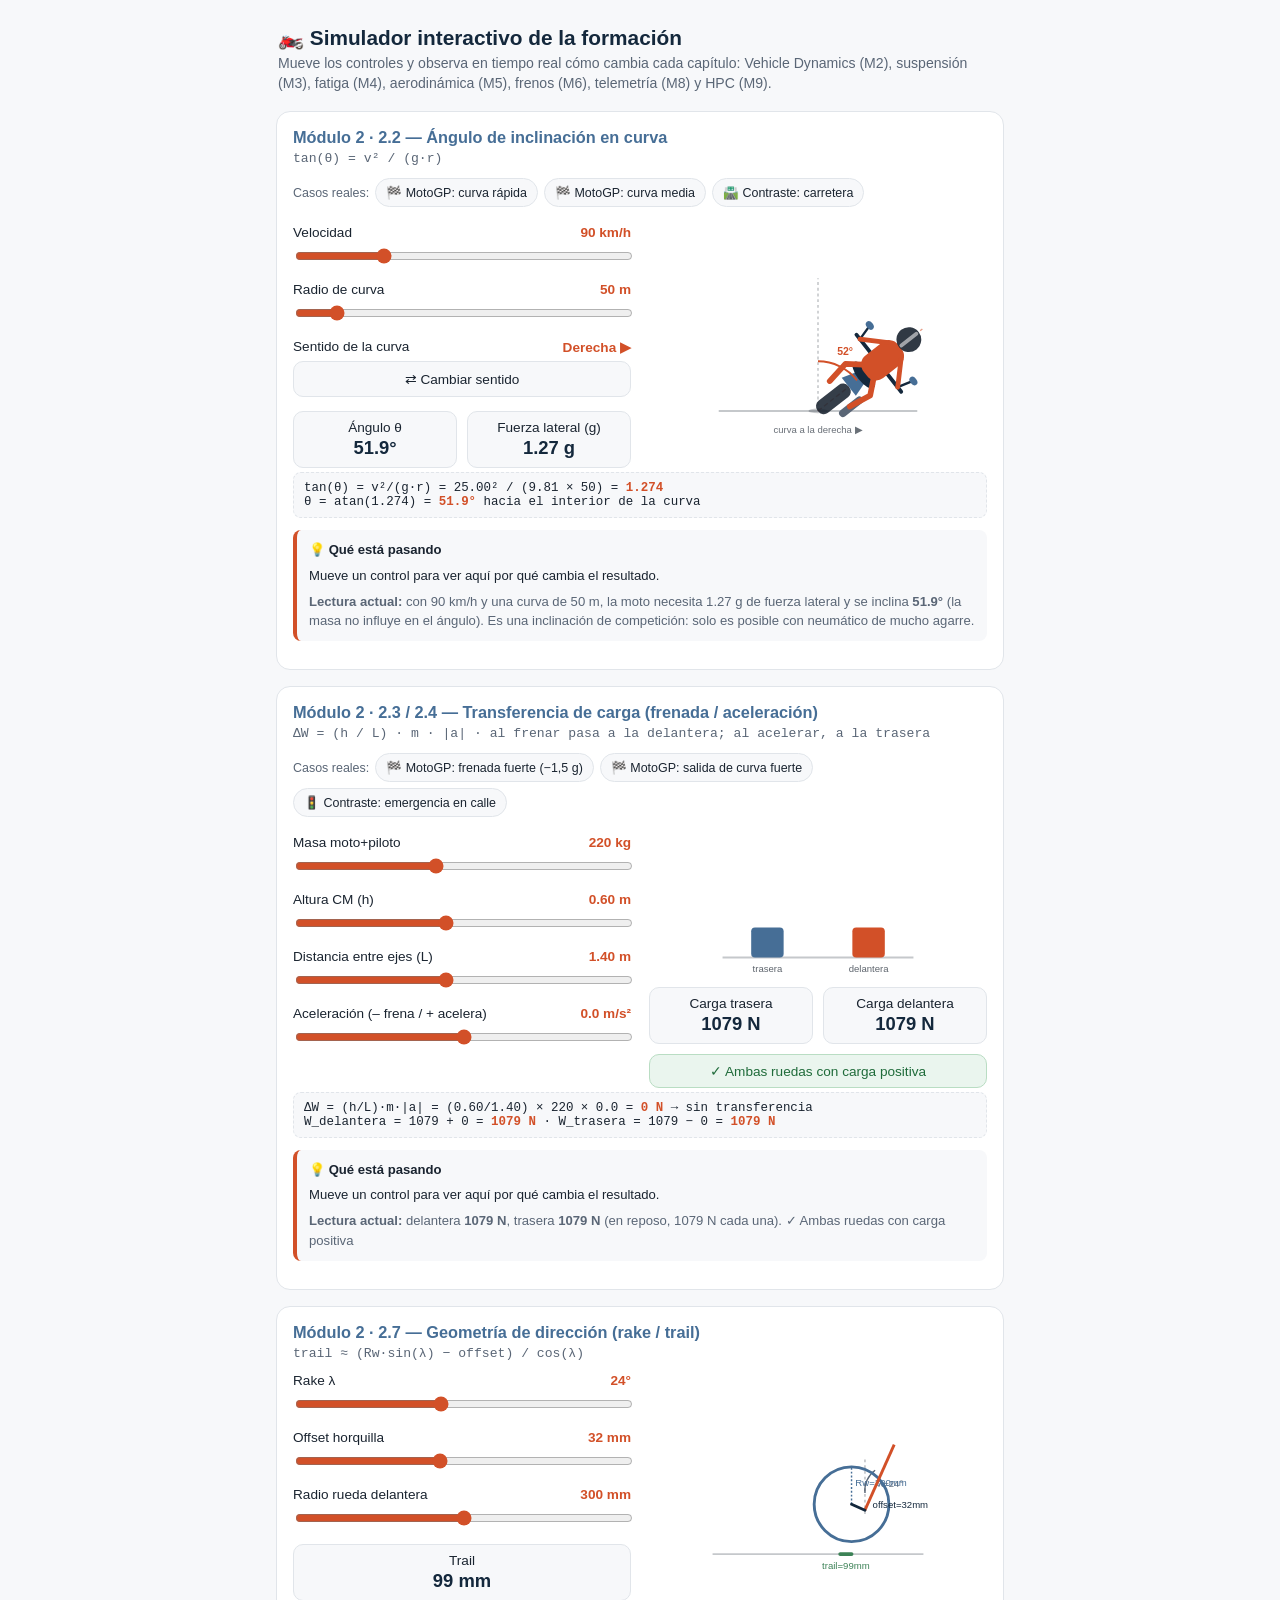
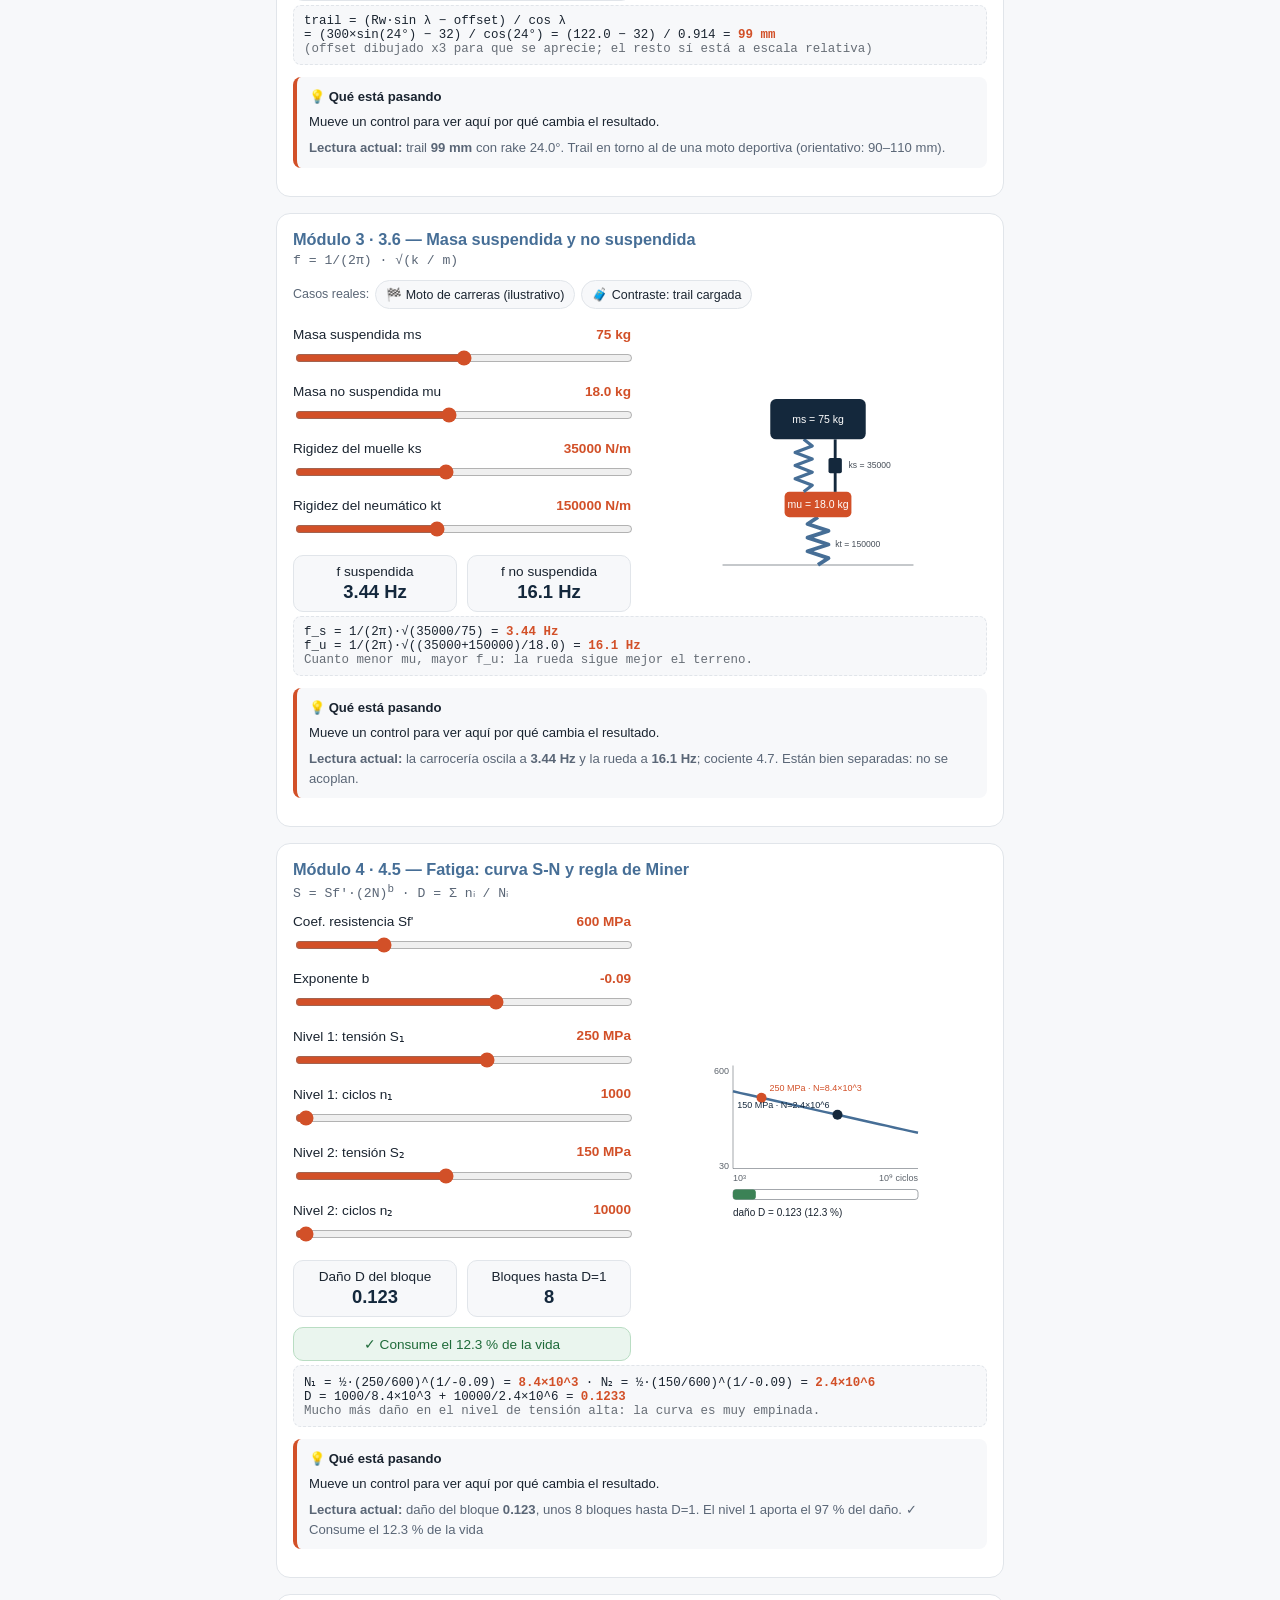
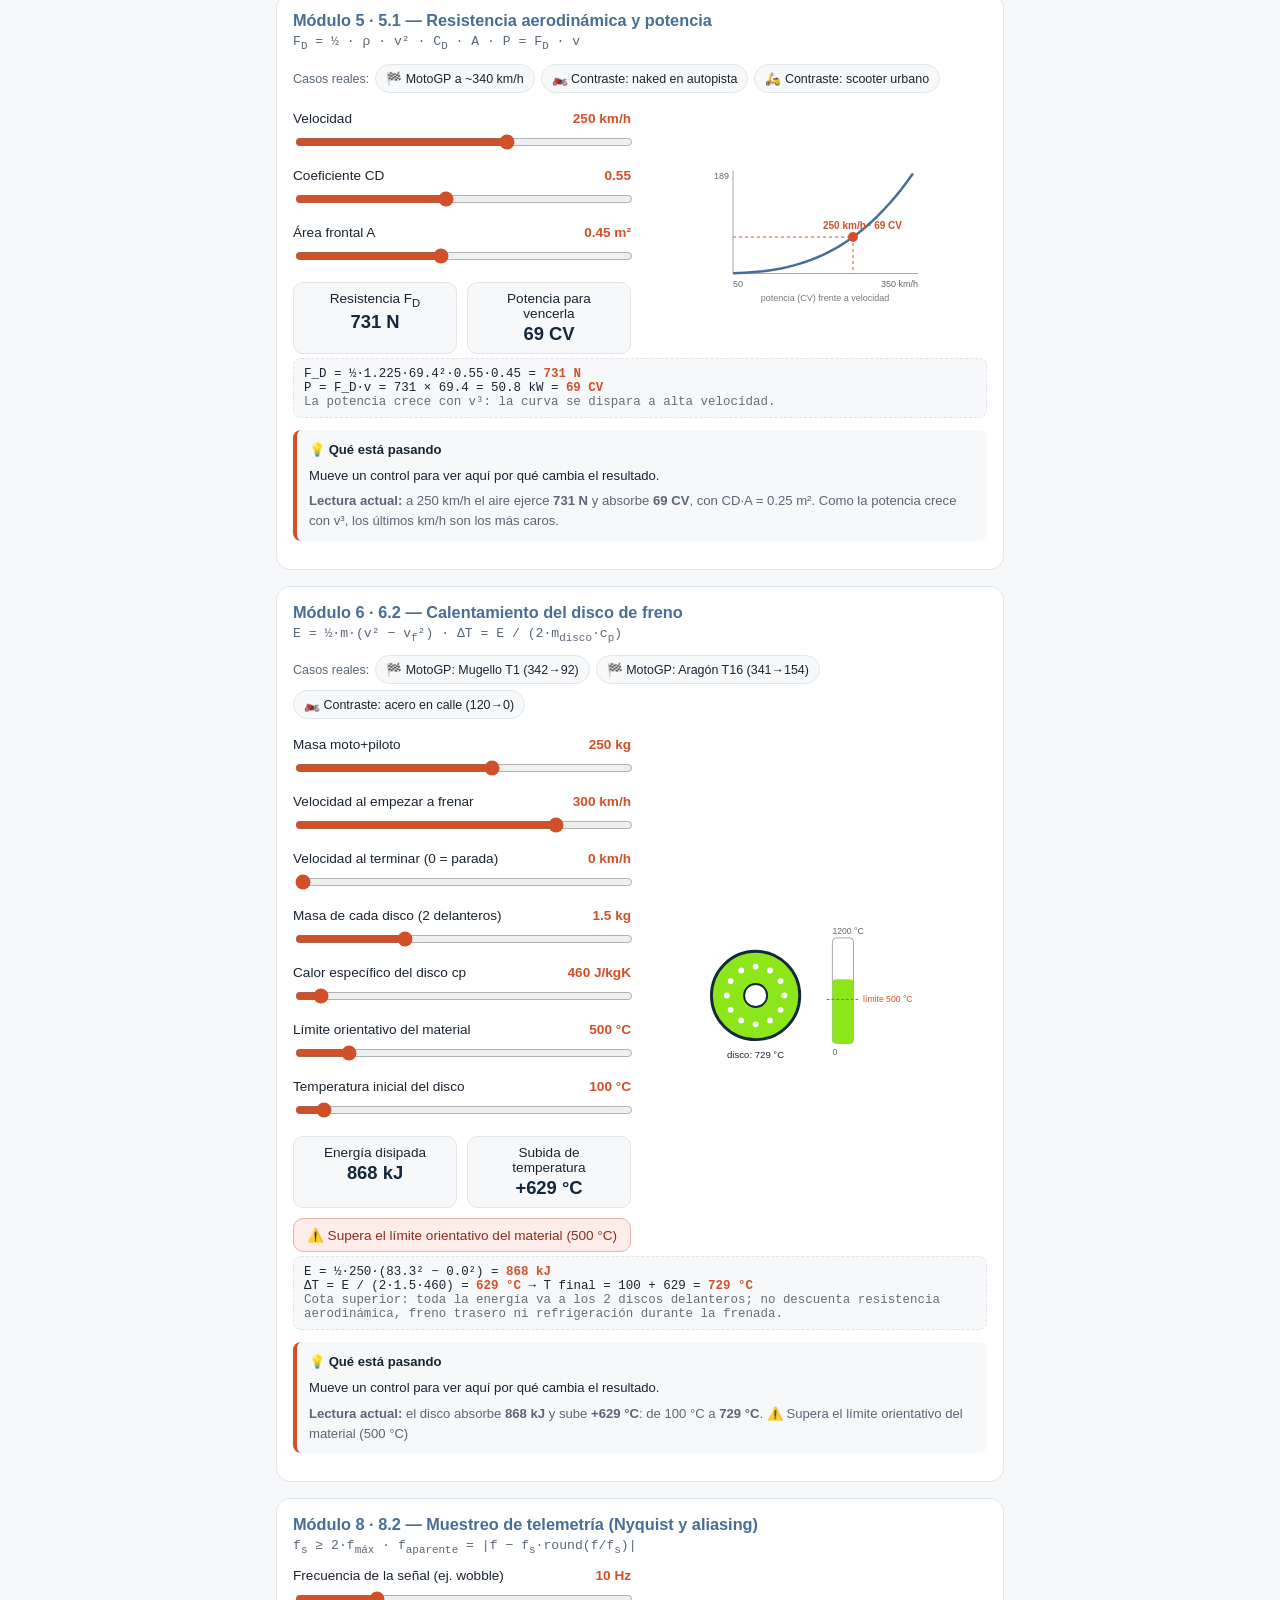
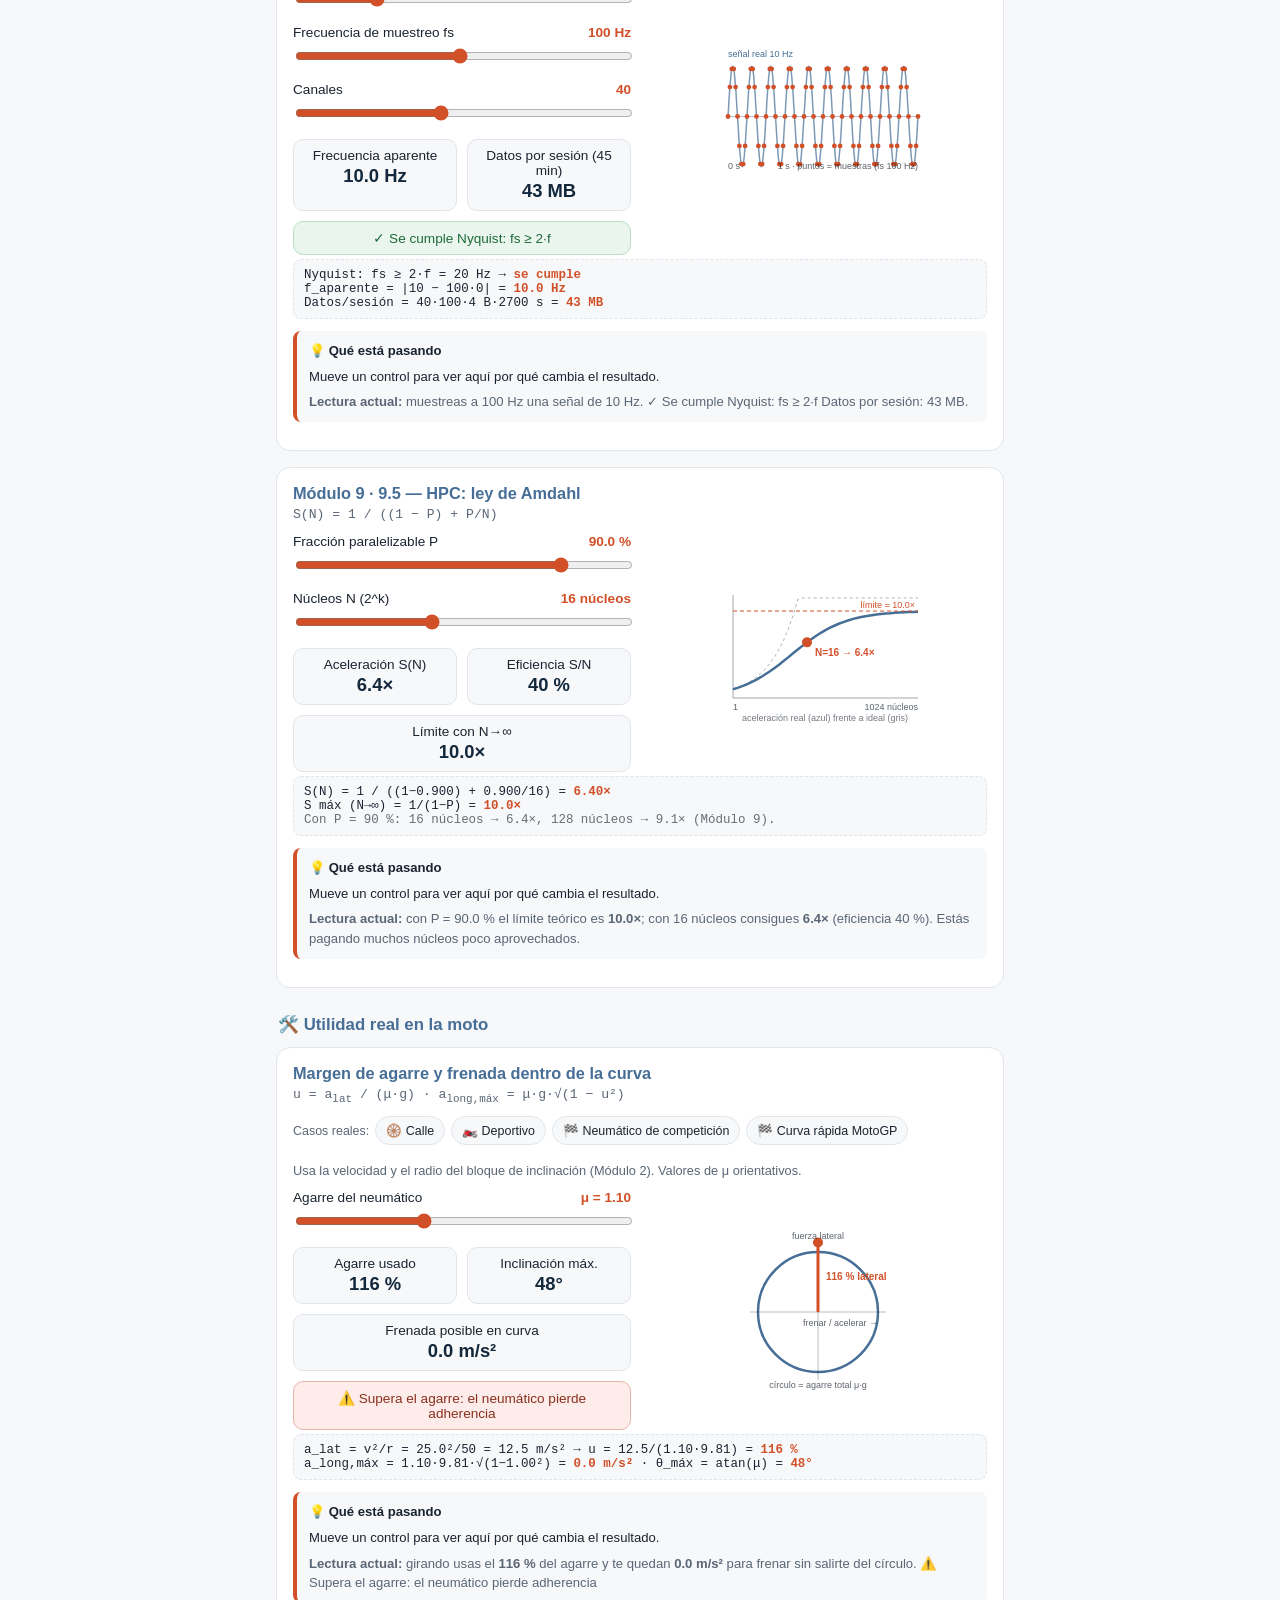
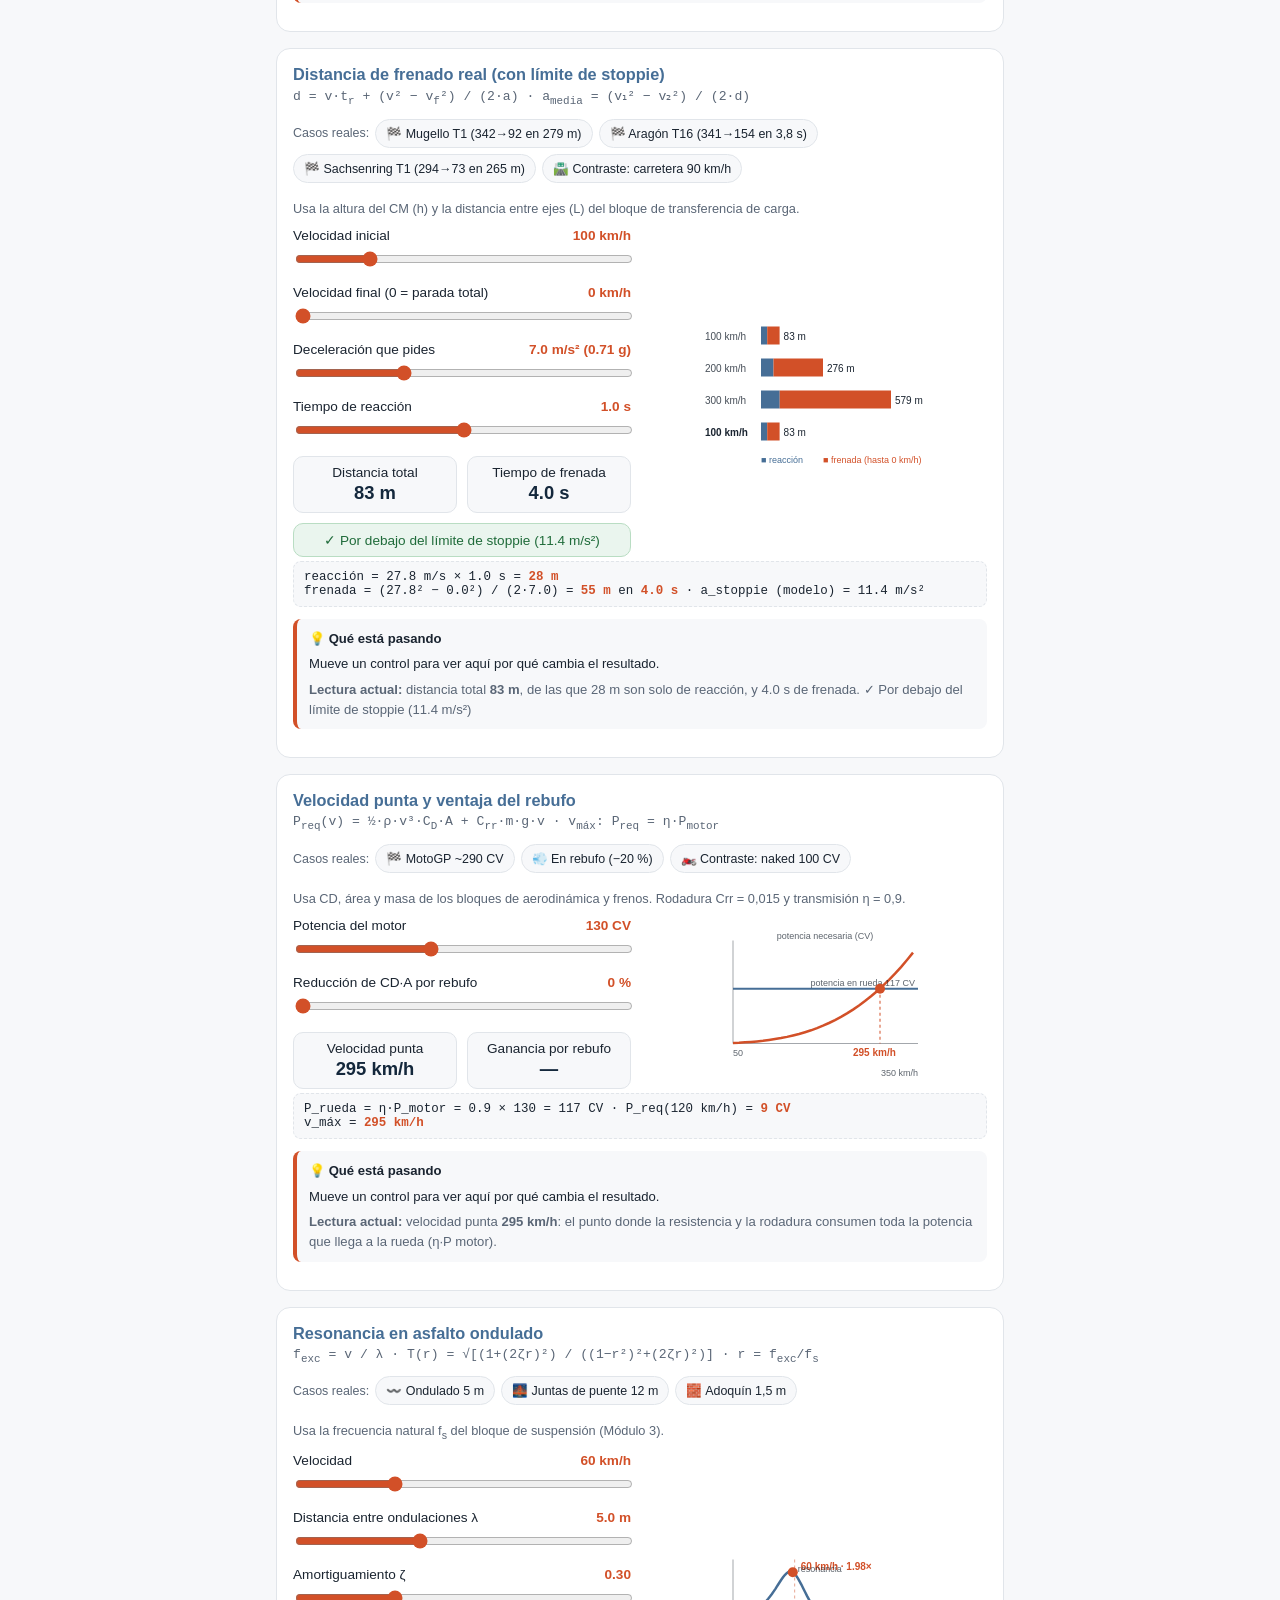
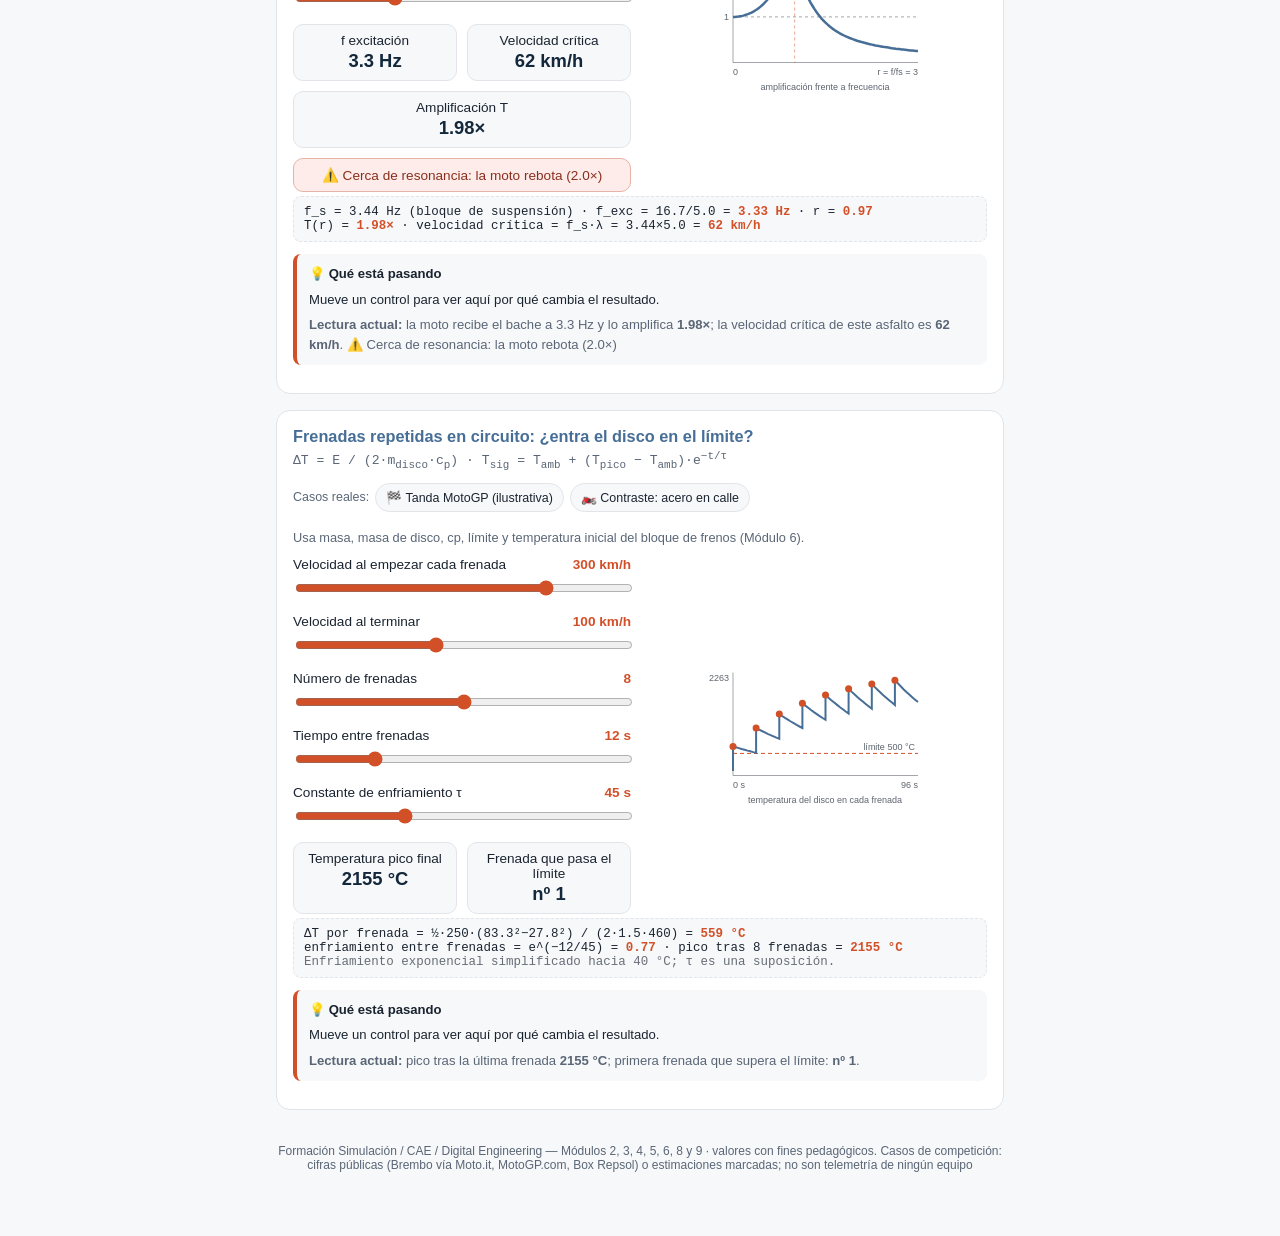
==== commit 453acf48: "modify the file with explanations" ====
--- a/index.html
+++ b/index.html
@@ -72,6 +72,10 @@
 .chip:active{background:var(--accent);color:#fff}
 .sec{font-size:1.05rem;color:var(--steel);margin:26px 2px 12px}
 .note{font-size:.8rem;color:var(--sub);margin:0 0 12px}
+.cap{font-size:.75rem;color:var(--sub);line-height:1.35}
+.why{background:var(--bg);border-left:4px solid var(--accent);border-radius:8px;padding:10px 12px;margin:0 0 12px;font-size:.82rem;line-height:1.5}
+.why p{margin:6px 0 0}
+.why .wg{color:var(--sub)}
 footer{text-align:center; color:var(--sub); font-size:0.75rem; padding:18px 0 6px;}
 </style>
 </head>
@@ -85,13 +89,13 @@
 <!-- ===================== BLOQUE 1: ÁNGULO DE INCLINACIÓN ===================== -->
 <div class="card">
   <h2>Módulo 2 · 2.2 — Ángulo de inclinación en curva</h2>
-  <div class="formula">tan(θ) = v² / (g·r)</div><div class="chips"><span>Casos reales:</span><button type="button" class="chip" data-set='{"v": 30, "r": 15}'>🏙️ Rotonda urbana</button><button type="button" class="chip" data-set='{"v": 90, "r": 120}'>🛣️ Curva de carretera</button><button type="button" class="chip" data-set='{"v": 180, "r": 250}'>🏁 Curva rápida de circuito</button></div>
+  <div class="formula">tan(θ) = v² / (g·r)</div><div class="chips"><span>Casos reales:</span><button type="button" class="chip" data-set='{"v": 180, "r": 170}' data-note="Ilustrativa: 180 km/h con 1,5 g lateral da ~56°; la inclinación máxima pública en MotoGP ronda los 60°. En pista el piloto desplaza el cuerpo (hang-off): la moto se inclina más que el centro de masas.">🏁 MotoGP: curva rápida</button><button type="button" class="chip" data-set='{"v": 120, "r": 90}' data-note="Ilustrativo, sin dato público concreto.">🏁 MotoGP: curva media</button><button type="button" class="chip" data-set='{"v": 90, "r": 120}' data-note="Contraste de realidad: uso en calle.">🛣️ Contraste: carretera</button><div class="cap" style="flex-basis:100%"></div></div>
   <div class="row">
     <div class="col">
       <div class="field"><label>Velocidad <b id="vLbl">90 km/h</b></label>
         <input type="range" id="v" min="20" max="300" value="90" step="1"></div>
       <div class="field"><label>Radio de curva <b id="rLbl">50 m</b></label>
-        <input type="range" id="r" min="8" max="200" value="50" step="1"></div>
+        <input type="range" id="r" min="8" max="400" value="50" step="1"></div>
       <div class="field"><label>Sentido de la curva <b id="dirLbl">Derecha ▶</b></label>
         <button type="button" id="dirBtn" class="seg-btn" style="width:100%">⇄ Cambiar sentido</button></div>
       <div class="out">
@@ -141,12 +145,13 @@
     </div>
   </div>
   <div class="calc" id="leanCalc"></div>
+  <div class="why" id="why_lean"><b>💡 Qué está pasando</b><p class="wc">Mueve un control para ver aquí por qué cambia el resultado.</p><p class="wg"></p></div>
 </div>
 
 <!-- ===================== BLOQUE 2: TRANSFERENCIA DE CARGA ===================== -->
 <div class="card">
   <h2>Módulo 2 · 2.3 / 2.4 — Transferencia de carga (frenada / aceleración)</h2>
-  <div class="formula">ΔW = (h / L) · m · a</div><div class="chips"><span>Casos reales:</span><button type="button" class="chip" data-set='{"a": -3}'>🚦 Frenada suave</button><button type="button" class="chip" data-set='{"a": -9}'>🛑 Frenada de emergencia</button><button type="button" class="chip" data-set='{"a": 6}'>🚀 Salida fuerte</button><button type="button" class="chip" data-set='{"a": 10}'>🔝 Aceleración extrema</button></div>
+  <div class="formula">ΔW = (h / L) · m · |a|  ·  al frenar pasa a la delantera; al acelerar, a la trasera</div><div class="chips"><span>Casos reales:</span><button type="button" class="chip" data-set='{"a": -15, "m": 230, "h": 0.65, "L": 1.45}' data-note="a = 15,0 m/s² calculada con datos publicados por Brembo (342→92 km/h en 279 m, pole Mugello 2025). Masa 230 kg = 157 kg mínimos de la moto + ~73 kg de piloto y equipo (estimación); h y L estimados; reparto 50/50 supuesto. La trasera se descarga: coherente con las stoppies de MotoGP.">🏁 MotoGP: frenada fuerte (−1,5 g)</button><button type="button" class="chip" data-set='{"a": 10, "m": 230, "h": 0.65, "L": 1.45}' data-note="Aceleración estimada (~1 g), sin dato público concreto.">🏁 MotoGP: salida de curva fuerte</button><button type="button" class="chip" data-set='{"a": -12, "m": 220, "h": 0.6, "L": 1.4}' data-note="Moto de serie: se publican ~1,2–1,3 g como orden de magnitud.">🚦 Contraste: emergencia en calle</button><div class="cap" style="flex-basis:100%"></div></div>
   <div class="row">
     <div class="col">
       <div class="field"><label>Masa moto+piloto <b id="mLbl">220 kg</b></label>
@@ -156,7 +161,7 @@
       <div class="field"><label>Distancia entre ejes (L) <b id="LLbl">1.40 m</b></label>
         <input type="range" id="L" min="1.20" max="1.65" value="1.40" step="0.01"></div>
       <div class="field"><label>Aceleración (– frena / + acelera) <b id="aLbl">0.0 m/s²</b></label>
-        <input type="range" id="a" min="-10" max="10" value="0" step="0.5"></div>
+        <input type="range" id="a" min="-18" max="18" value="0" step="0.5"></div>
     </div>
     <div class="col">
       <div class="viz">
@@ -176,6 +181,7 @@
     </div>
   </div>
   <div class="calc" id="loadCalc"></div>
+  <div class="why" id="why_load"><b>💡 Qué está pasando</b><p class="wc">Mueve un control para ver aquí por qué cambia el resultado.</p><p class="wg"></p></div>
 </div>
 
 <!-- ===================== BLOQUE 3: GEOMETRÍA DE DIRECCIÓN ===================== -->
@@ -218,12 +224,13 @@
     </div>
   </div>
   <div class="calc" id="geomCalc"></div>
+  <div class="why" id="why_geom"><b>💡 Qué está pasando</b><p class="wc">Mueve un control para ver aquí por qué cambia el resultado.</p><p class="wg"></p></div>
 </div>
 
 <!-- ===================== MÓDULO 3: CUARTO DE VEHÍCULO ===================== -->
 <div class="card">
   <h2>Módulo 3 · 3.6 — Masa suspendida y no suspendida</h2>
-  <div class="formula">f = 1/(2π) · √(k / m)</div><div class="chips"><span>Casos reales:</span><button type="button" class="chip" data-set='{"ms": 60, "mu": 14, "ks": 50000, "kt": 180000}'>🏁 Moto de carreras</button><button type="button" class="chip" data-set='{"ms": 105, "mu": 22, "ks": 28000, "kt": 140000}'>🧳 Trail de viaje cargada</button></div>
+  <div class="formula">f = 1/(2π) · √(k / m)</div><div class="chips"><span>Casos reales:</span><button type="button" class="chip" data-set='{"ms": 60, "mu": 14, "ks": 50000, "kt": 180000}' data-note="Ilustrativo: no hay rigideces públicas de MotoGP.">🏁 Moto de carreras (ilustrativo)</button><button type="button" class="chip" data-set='{"ms": 105, "mu": 22, "ks": 28000, "kt": 140000}' data-note="Ilustrativo, sin dato público concreto.">🧳 Contraste: trail cargada</button><div class="cap" style="flex-basis:100%"></div></div>
   <div class="row">
     <div class="col">
       <div class="field"><label>Masa suspendida ms <b id="msLbl"></b></label><input type="range" id="ms" min="30" max="120" value="75" step="1"></div>
@@ -235,6 +242,7 @@
     <div class="col viz"><svg id="qSvg" viewBox="0 0 220 230" width="210"></svg></div>
   </div>
   <div class="calc" id="quarterCalc"></div>
+  <div class="why" id="why_quarter"><b>💡 Qué está pasando</b><p class="wc">Mueve un control para ver aquí por qué cambia el resultado.</p><p class="wg"></p></div>
 </div>
 
 <!-- ===================== MÓDULO 4: FATIGA ===================== -->
@@ -255,15 +263,16 @@
     <div class="col viz"><svg id="fSvg" viewBox="0 0 230 168" width="230"></svg></div>
   </div>
   <div class="calc" id="fatCalc"></div>
+  <div class="why" id="why_fat"><b>💡 Qué está pasando</b><p class="wc">Mueve un control para ver aquí por qué cambia el resultado.</p><p class="wg"></p></div>
 </div>
 
 <!-- ===================== MÓDULO 5: AERODINÁMICA ===================== -->
 <div class="card">
   <h2>Módulo 5 · 5.1 — Resistencia aerodinámica y potencia</h2>
-  <div class="formula">F<sub>D</sub> = ½ · ρ · v² · C<sub>D</sub> · A  ·  P = F<sub>D</sub> · v</div><div class="chips"><span>Casos reales:</span><button type="button" class="chip" data-set='{"av": 50, "cd": 0.75, "af": 0.6}'>🛵 Scooter urbano</button><button type="button" class="chip" data-set='{"av": 120, "cd": 0.65, "af": 0.55}'>🏍️ Naked en autopista</button><button type="button" class="chip" data-set='{"av": 300, "cd": 0.5, "af": 0.42}'>🏁 Superbike a tope</button></div>
+  <div class="formula">F<sub>D</sub> = ½ · ρ · v² · C<sub>D</sub> · A  ·  P = F<sub>D</sub> · v</div><div class="chips"><span>Casos reales:</span><button type="button" class="chip" data-set='{"av": 340, "cd": 0.7, "af": 0.44}' data-note="CD·A ≈ 0,31 m² derivado de ~360 km/h de punta y ~290 CV (cifras públicas; no hay potencia oficial). CD y A por separado son estimaciones. A 340 km/h la resistencia (~1,7 kN) equivale a ~0,75 g sobre 230 kg: la aerodinámica ayuda a frenar.">🏁 MotoGP a ~340 km/h</button><button type="button" class="chip" data-set='{"av": 120, "cd": 0.65, "af": 0.55}' data-note="Ilustrativo, sin dato público concreto.">🏍️ Contraste: naked en autopista</button><button type="button" class="chip" data-set='{"av": 50, "cd": 0.75, "af": 0.6}' data-note="Ilustrativo, sin dato público concreto.">🛵 Contraste: scooter urbano</button><div class="cap" style="flex-basis:100%"></div></div>
   <div class="row">
     <div class="col">
-      <div class="field"><label>Velocidad <b id="avLbl"></b></label><input type="range" id="av" min="50" max="350" value="250" step="5"></div>
+      <div class="field"><label>Velocidad <b id="avLbl"></b></label><input type="range" id="av" min="50" max="365" value="250" step="5"></div>
       <div class="field"><label>Coeficiente CD <b id="cdLbl"></b></label><input type="range" id="cd" min="0.35" max="0.80" value="0.55" step="0.01"></div>
       <div class="field"><label>Área frontal A <b id="afLbl"></b></label><input type="range" id="af" min="0.30" max="0.65" value="0.45" step="0.01"></div>
       <div class="out"><div class="pill">Resistencia F<sub>D</sub><b id="fdOut"></b></div><div class="pill">Potencia para vencerla<b id="pOut"></b></div></div>
@@ -271,23 +280,25 @@
     <div class="col viz"><svg id="aSvg" viewBox="0 0 230 148" width="230"></svg></div>
   </div>
   <div class="calc" id="aeroCalc"></div>
+  <div class="why" id="why_aero"><b>💡 Qué está pasando</b><p class="wc">Mueve un control para ver aquí por qué cambia el resultado.</p><p class="wg"></p></div>
 </div>
 
 <!-- ===================== MÓDULO 6: FRENOS ===================== -->
 <div class="card">
   <h2>Módulo 6 · 6.2 — Calentamiento del disco de freno</h2>
-  <div class="formula">E = ½ · m · v²  ·  ΔT = E / (m<sub>disco</sub> · c<sub>p</sub>)</div><div class="chips"><span>Casos reales:</span><button type="button" class="chip" data-set='{"bm": 250, "bv": 120, "bd": 1.5}'>🛣️ Frenada de carretera 120 km/h</button><button type="button" class="chip" data-set='{"bm": 250, "bv": 300, "bd": 1.5}'>🏁 Frenada de circuito 300 km/h</button></div>
+  <div class="formula">E = ½·m·(v² − v<sub>f</sub>²)  ·  ΔT = E / (2·m<sub>disco</sub>·c<sub>p</sub>)</div><div class="chips"><span>Casos reales:</span><button type="button" class="chip" data-set='{"bm": 230, "bv": 342, "bvf": 92, "bd": 1.2, "bc": 1200, "bf": 1000, "bt0": 600}' data-note="Velocidades de la pole 2025 (Brembo). Discos delanteros de carbono de 340 mm, ~1,2 kg cada uno (MotoGP.com). Rango de trabajo público 200–800 °C y >1000 °C medidos en circuitos exigentes. cp del carbono ≈1200 J/kgK es orientativo (varía mucho con la temperatura). Cota superior: no descuenta resistencia aerodinámica ni refrigeración.">🏁 MotoGP: Mugello T1 (342→92)</button><button type="button" class="chip" data-set='{"bm": 230, "bv": 341, "bvf": 154, "bd": 1.2, "bc": 1200, "bf": 1000, "bt0": 600}' data-note="Brembo: 3,8 s y ~1,5 g. Mismas hipótesis de disco y cp que el caso anterior.">🏁 MotoGP: Aragón T16 (341→154)</button><button type="button" class="chip" data-set='{"bm": 250, "bv": 120, "bvf": 0, "bd": 1.5, "bc": 460, "bf": 500, "bt0": 100}' data-note="Disco de acero; umbral de fade orientativo.">🏍️ Contraste: acero en calle (120→0)</button><div class="cap" style="flex-basis:100%"></div></div>
   <div class="row">
     <div class="col">
       <div class="field"><label>Masa moto+piloto <b id="bmLbl"></b></label><input type="range" id="bm" min="150" max="320" value="250" step="5"></div>
-      <div class="field"><label>Velocidad al frenar <b id="bvLbl"></b></label><input type="range" id="bv" min="80" max="350" value="300" step="5"></div>
-      <div class="field"><label>Masa de cada disco (2 delanteros) <b id="bdLbl"></b></label><input type="range" id="bd" min="0.8" max="3" value="1.5" step="0.1"></div>
+      <div class="field"><label>Velocidad al empezar a frenar <b id="bvLbl"></b></label><input type="range" id="bv" min="60" max="365" value="300" step="1"></div><div class="field"><label>Velocidad al terminar (0 = parada) <b id="bvfLbl"></b></label><input type="range" id="bvf" min="0" max="200" value="0" step="1"></div>
+      <div class="field"><label>Masa de cada disco (2 delanteros) <b id="bdLbl"></b></label><input type="range" id="bd" min="0.8" max="3" value="1.5" step="0.1"></div><div class="field"><label>Calor específico del disco cp <b id="bcLbl"></b></label><input type="range" id="bc" min="400" max="1500" value="460" step="10"></div><div class="field"><label>Límite orientativo del material <b id="bfLbl"></b></label><input type="range" id="bf" min="400" max="1100" value="500" step="50"></div><div class="field"><label>Temperatura inicial del disco <b id="bt0Lbl"></b></label><input type="range" id="bt0" min="50" max="800" value="100" step="10"></div>
       <div class="out"><div class="pill">Energía disipada<b id="eOut"></b></div><div class="pill">Subida de temperatura<b id="dtOut"></b></div></div>
       <div class="out" id="bRisk" style="margin-top:10px;"></div>
     </div>
     <div class="col viz"><svg id="bSvg" viewBox="0 0 250 148" width="240"></svg></div>
   </div>
   <div class="calc" id="brakeCalc"></div>
+  <div class="why" id="why_brake"><b>💡 Qué está pasando</b><p class="wc">Mueve un control para ver aquí por qué cambia el resultado.</p><p class="wg"></p></div>
 </div>
 
 <!-- ===================== MÓDULO 8: NYQUIST ===================== -->
@@ -305,6 +316,7 @@
     <div class="col viz"><svg id="tSvg" viewBox="0 0 230 130" width="230"></svg></div>
   </div>
   <div class="calc" id="nyqCalc"></div>
+  <div class="why" id="why_nyq"><b>💡 Qué está pasando</b><p class="wc">Mueve un control para ver aquí por qué cambia el resultado.</p><p class="wg"></p></div>
 </div>
 
 <!-- ===================== MÓDULO 9: AMDAHL ===================== -->
@@ -320,14 +332,15 @@
     <div class="col viz"><svg id="xSvg" viewBox="0 0 230 140" width="230"></svg></div>
   </div>
   <div class="calc" id="amdCalc"></div>
+  <div class="why" id="why_amd"><b>💡 Qué está pasando</b><p class="wc">Mueve un control para ver aquí por qué cambia el resultado.</p><p class="wg"></p></div>
 </div>
 
 <h3 class="sec">🛠️ Utilidad real en la moto</h3>
 
 <div class="card">
   <h2>Margen de agarre y frenada dentro de la curva</h2>
-  <div class="formula">u = a<sub>lat</sub> / (μ·g)  ·  a<sub>long,máx</sub> = μ·g·√(1 − u²)</div>
-  <div class="chips"><span>Casos reales:</span><button type="button" class="chip" data-set='{"mt": 1.0}'>🛞 Neumático de calle</button><button type="button" class="chip" data-set='{"mt": 1.2}'>🏍️ Deportivo</button><button type="button" class="chip" data-set='{"mt": 1.5}'>🏁 Slick</button></div>
+  <div class="formula">u = a<sub>lat</sub> / (μ·g)  ·  a<sub>long,máx</sub> = μ·g·√(1 − u²)</div><div class="chips"><span>Casos reales:</span><button type="button" class="chip" data-set='{"mt": 1.0}' data-note="Orden de magnitud.">🛞 Calle</button><button type="button" class="chip" data-set='{"mt": 1.2}' data-note="Orden de magnitud.">🏍️ Deportivo</button><button type="button" class="chip" data-set='{"mt": 1.5}' data-note="Orientativo: no hay cifra pública oficial de μ para MotoGP.">🏁 Neumático de competición</button><button type="button" class="chip" data-set='{"v": 180, "r": 170, "mt": 1.5}' data-note="Con 1,5 g lateral se usa todo el agarre: sin margen para frenar dentro de la curva.">🏁 Curva rápida MotoGP</button><div class="cap" style="flex-basis:100%"></div></div>
+  
   <p class="note">Usa la velocidad y el radio del bloque de inclinación (Módulo 2). Valores de μ orientativos.</p>
   <div class="row"><div class="col">
     <div class="field"><label>Agarre del neumático <b id="mtLbl"></b></label><input type="range" id="mt" min="0.8" max="1.6" value="1.1" step="0.05"></div>
@@ -335,40 +348,43 @@
     <div class="out" id="gRisk" style="margin-top:10px;"></div>
   </div><div class="col viz"><svg id="gSvg" viewBox="0 0 230 160" width="230"></svg></div></div>
   <div class="calc" id="gripCalc"></div>
+  <div class="why" id="why_grip"><b>💡 Qué está pasando</b><p class="wc">Mueve un control para ver aquí por qué cambia el resultado.</p><p class="wg"></p></div>
 </div>
 
 <div class="card">
   <h2>Distancia de frenado real (con límite de stoppie)</h2>
-  <div class="formula">d<sub>total</sub> = v·t<sub>r</sub> + v² / (2·a)  ·  a<sub>stoppie</sub> = g·(L/2)/h</div>
-  <div class="chips"><span>Casos reales:</span><button type="button" class="chip" data-set='{"dv": 50, "da": 6}'>🛵 Ciudad 50 km/h</button><button type="button" class="chip" data-set='{"dv": 90, "da": 7}'>🛣️ Carretera 90 km/h</button><button type="button" class="chip" data-set='{"dv": 120, "da": 9}'>🚨 Autopista 120, emergencia</button></div>
+  <div class="formula">d = v·t<sub>r</sub> + (v² − v<sub>f</sub>²) / (2·a)  ·  a<sub>media</sub> = (v₁² − v₂²) / (2·d)</div><div class="chips"><span>Casos reales:</span><button type="button" class="chip" data-set='{"dv": 342, "vf": 92, "da": 15, "tr": 0}' data-note="Datos publicados por Brembo (pole 2025). a_media = (95,0² − 25,6²)/(2·279) = 15,0 m/s² ≈ 1,5 g, incluye resistencia aerodinámica y freno motor.">🏁 Mugello T1 (342→92 en 279 m)</button><button type="button" class="chip" data-set='{"dv": 341, "vf": 154, "da": 13.7, "tr": 0}' data-note="Brembo: 3,8 s y ~1,5 g de pico. a_media calculada con velocidades y tiempo = 13,7 m/s²; la distancia sale del cálculo.">🏁 Aragón T16 (341→154 en 3,8 s)</button><button type="button" class="chip" data-set='{"dv": 294, "vf": 73, "da": 11.8, "tr": 0}' data-note="Datos publicados; a_media = 11,8 m/s² calculada con velocidades y distancia.">🏁 Sachsenring T1 (294→73 en 265 m)</button><button type="button" class="chip" data-set='{"dv": 90, "vf": 0, "da": 7, "tr": 1}' data-note="Contraste: con 1 s de reacción.">🛣️ Contraste: carretera 90 km/h</button><div class="cap" style="flex-basis:100%"></div></div>
+  
   <p class="note">Usa la altura del CM (h) y la distancia entre ejes (L) del bloque de transferencia de carga.</p>
   <div class="row"><div class="col">
-    <div class="field"><label>Velocidad inicial <b id="dvLbl"></b></label><input type="range" id="dv" min="30" max="200" value="100" step="5"></div>
-    <div class="field"><label>Deceleración que pides <b id="daLbl"></b></label><input type="range" id="da" min="2" max="11" value="7" step="0.5"></div>
-    <div class="field"><label>Tiempo de reacción <b id="trLbl"></b></label><input type="range" id="tr" min="0.5" max="2" value="1" step="0.1"></div>
-    <div class="out"><div class="pill">Parada total<b id="dtOut2"></b></div><div class="pill">Solo frenando<b id="dbOut"></b></div></div>
+    <div class="field"><label>Velocidad inicial <b id="dvLbl"></b></label><input type="range" id="dv" min="30" max="365" value="100" step="1"></div><div class="field"><label>Velocidad final (0 = parada total) <b id="vfLbl"></b></label><input type="range" id="vf" min="0" max="200" value="0" step="1"></div>
+    <div class="field"><label>Deceleración que pides <b id="daLbl"></b></label><input type="range" id="da" min="2" max="18" value="7" step="0.5"></div>
+    <div class="field"><label>Tiempo de reacción <b id="trLbl"></b></label><input type="range" id="tr" min="0" max="2" value="1" step="0.1"></div>
+    <div class="out"><div class="pill">Distancia total<b id="dtOut2"></b></div><div class="pill">Tiempo de frenada<b id="dbOut"></b></div></div>
     <div class="out" id="sRisk" style="margin-top:10px;"></div>
   </div><div class="col viz"><svg id="sSvg" viewBox="0 0 230 160" width="230"></svg></div></div>
   <div class="calc" id="stopCalc"></div>
+  <div class="why" id="why_stop"><b>💡 Qué está pasando</b><p class="wc">Mueve un control para ver aquí por qué cambia el resultado.</p><p class="wg"></p></div>
 </div>
 
 <div class="card">
   <h2>Velocidad punta y ventaja del rebufo</h2>
-  <div class="formula">P<sub>req</sub>(v) = ½·ρ·v³·C<sub>D</sub>·A + C<sub>rr</sub>·m·g·v  ·  v<sub>máx</sub>: P<sub>req</sub> = η·P<sub>motor</sub></div>
-  <div class="chips"><span>Casos reales:</span><button type="button" class="chip" data-set='{"pm": 15, "cd": 0.75, "af": 0.6}'>🛵 Scooter 15 CV</button><button type="button" class="chip" data-set='{"pm": 100, "cd": 0.65, "af": 0.55}'>🏍️ Naked 100 CV</button><button type="button" class="chip" data-set='{"pm": 200, "cd": 0.5, "af": 0.42}'>🏁 Superbike 200 CV</button><button type="button" class="chip" data-set='{"rb": 25}'>💨 En rebufo</button></div>
+  <div class="formula">P<sub>req</sub>(v) = ½·ρ·v³·C<sub>D</sub>·A + C<sub>rr</sub>·m·g·v  ·  v<sub>máx</sub>: P<sub>req</sub> = η·P<sub>motor</sub></div><div class="chips"><span>Casos reales:</span><button type="button" class="chip" data-set='{"pm": 290, "cd": 0.7, "af": 0.44, "bm": 230, "rb": 0}' data-note="~290 CV y >360 km/h son cifras públicas; CD y A son estimaciones calibradas para que salga ~360 km/h.">🏁 MotoGP ~290 CV</button><button type="button" class="chip" data-set='{"rb": 20}' data-note="Ilustrativo: la ventaja real depende de la distancia y la estela.">💨 En rebufo (−20 %)</button><button type="button" class="chip" data-set='{"pm": 100, "cd": 0.65, "af": 0.55, "bm": 250, "rb": 0}' data-note="Ilustrativo, sin dato público concreto.">🏍️ Contraste: naked 100 CV</button><div class="cap" style="flex-basis:100%"></div></div>
+  
   <p class="note">Usa CD, área y masa de los bloques de aerodinámica y frenos. Rodadura Crr = 0,015 y transmisión η = 0,9.</p>
   <div class="row"><div class="col">
-    <div class="field"><label>Potencia del motor <b id="pmLbl"></b></label><input type="range" id="pm" min="5" max="250" value="130" step="5"></div>
+    <div class="field"><label>Potencia del motor <b id="pmLbl"></b></label><input type="range" id="pm" min="5" max="320" value="130" step="5"></div>
     <div class="field"><label>Reducción de CD·A por rebufo <b id="rbLbl"></b></label><input type="range" id="rb" min="0" max="40" value="0" step="1"></div>
     <div class="out"><div class="pill">Velocidad punta<b id="vmOut"></b></div><div class="pill">Ganancia por rebufo<b id="gnOut"></b></div></div>
   </div><div class="col viz"><svg id="pSvg" viewBox="0 0 230 150" width="230"></svg></div></div>
   <div class="calc" id="topCalc"></div>
+  <div class="why" id="why_top"><b>💡 Qué está pasando</b><p class="wc">Mueve un control para ver aquí por qué cambia el resultado.</p><p class="wg"></p></div>
 </div>
 
 <div class="card">
   <h2>Resonancia en asfalto ondulado</h2>
-  <div class="formula">f<sub>exc</sub> = v / λ  ·  T(r) = √[(1+(2ζr)²) / ((1−r²)²+(2ζr)²)]  ·  r = f<sub>exc</sub>/f<sub>s</sub></div>
-  <div class="chips"><span>Casos reales:</span><button type="button" class="chip" data-set='{"lam": 5, "vv": 60}'>〰️ Asfalto ondulado 5 m</button><button type="button" class="chip" data-set='{"lam": 12, "vv": 100}'>🌉 Juntas de puente 12 m</button><button type="button" class="chip" data-set='{"lam": 1.5, "vv": 30}'>🧱 Adoquín 1,5 m</button></div>
+  <div class="formula">f<sub>exc</sub> = v / λ  ·  T(r) = √[(1+(2ζr)²) / ((1−r²)²+(2ζr)²)]  ·  r = f<sub>exc</sub>/f<sub>s</sub></div><div class="chips"><span>Casos reales:</span><button type="button" class="chip" data-set='{"lam": 5, "vv": 60}' data-note="Ilustrativo, sin dato público concreto.">〰️ Ondulado 5 m</button><button type="button" class="chip" data-set='{"lam": 12, "vv": 100}' data-note="Ilustrativo, sin dato público concreto.">🌉 Juntas de puente 12 m</button><button type="button" class="chip" data-set='{"lam": 1.5, "vv": 30}' data-note="Ilustrativo, sin dato público concreto.">🧱 Adoquín 1,5 m</button><div class="cap" style="flex-basis:100%"></div></div>
+  
   <p class="note">Usa la frecuencia natural f<sub>s</sub> del bloque de suspensión (Módulo 3).</p>
   <div class="row"><div class="col">
     <div class="field"><label>Velocidad <b id="vvLbl"></b></label><input type="range" id="vv" min="20" max="160" value="60" step="5"></div>
@@ -378,14 +394,35 @@
     <div class="out" id="rRisk" style="margin-top:10px;"></div>
   </div><div class="col viz"><svg id="rSvg" viewBox="0 0 230 150" width="230"></svg></div></div>
   <div class="calc" id="resCalc"></div>
-</div>
-
-<footer>Formación Simulación / CAE / Digital Engineering — Módulos 2, 3, 4, 5, 6, 8 y 9 · valores con fines pedagógicos</footer>
+  <div class="why" id="why_res"><b>💡 Qué está pasando</b><p class="wc">Mueve un control para ver aquí por qué cambia el resultado.</p><p class="wg"></p></div>
+</div>
+
+<div class="card">
+  <h2>Frenadas repetidas en circuito: ¿entra el disco en el límite?</h2>
+  <div class="formula">ΔT = E / (2·m<sub>disco</sub>·c<sub>p</sub>)  ·  T<sub>sig</sub> = T<sub>amb</sub> + (T<sub>pico</sub> − T<sub>amb</sub>)·e<sup>−t/τ</sup></div>
+  <div class="chips"><span>Casos reales:</span><button type="button" class="chip" data-set='{"rv1": 300, "rv2": 100, "rn": 8, "rg": 12, "rt": 45, "bm": 230, "bd": 1.2, "bc": 1200, "bf": 1000, "bt0": 600}' data-note="Ilustrativa: frenadas 300→100 km/h cada 12 s, disco de carbono de 1,2 kg, τ de enfriamiento supuesta (45 s). Enfriamiento exponencial simplificado, T ambiente 40 °C.">🏁 Tanda MotoGP (ilustrativa)</button><button type="button" class="chip" data-set='{"rv1": 200, "rv2": 60, "rn": 5, "rg": 25, "rt": 60, "bm": 250, "bd": 1.5, "bc": 460, "bf": 500, "bt0": 100}' data-note="Ilustrativo, sin dato público concreto.">🏍️ Contraste: acero en calle</button><div class="cap" style="flex-basis:100%"></div></div>
+  <p class="note">Usa masa, masa de disco, cp, límite y temperatura inicial del bloque de frenos (Módulo 6).</p>
+  <div class="row"><div class="col">
+    <div class="field"><label>Velocidad al empezar cada frenada <b id="rv1Lbl"></b></label><input type="range" id="rv1" min="100" max="365" value="300" step="5"></div>
+    <div class="field"><label>Velocidad al terminar <b id="rv2Lbl"></b></label><input type="range" id="rv2" min="30" max="200" value="100" step="5"></div>
+    <div class="field"><label>Número de frenadas <b id="rnLbl"></b></label><input type="range" id="rn" min="2" max="14" value="8" step="1"></div>
+    <div class="field"><label>Tiempo entre frenadas <b id="rgLbl"></b></label><input type="range" id="rg" min="4" max="40" value="12" step="1"></div>
+    <div class="field"><label>Constante de enfriamiento τ <b id="rtLbl"></b></label><input type="range" id="rt" min="10" max="120" value="45" step="5"></div>
+    <div class="out"><div class="pill">Temperatura pico final<b id="rpOut"></b></div><div class="pill">Frenada que pasa el límite<b id="rlOut"></b></div></div>
+  </div><div class="col viz"><svg id="rSvg2" viewBox="0 0 230 150" width="230"></svg></div></div>
+  <div class="calc" id="repCalc"></div>
+  <div class="why" id="why_rep"><b>💡 Qué está pasando</b><p class="wc">Mueve un control para ver aquí por qué cambia el resultado.</p><p class="wg"></p></div>
+</div>
+
+<footer>Formación Simulación / CAE / Digital Engineering — Módulos 2, 3, 4, 5, 6, 8 y 9 · valores con fines pedagógicos. Casos de competición: cifras públicas (Brembo vía Moto.it, MotoGP.com, Box Repsol) o estimaciones marcadas; no son telemetría de ningún equipo</footer>
 
 <script>
 const $ = id => document.getElementById(id);
 const g = 9.81;
 let leanDir = 1; // 1 = curva a la derecha, -1 = izquierda
+const OK=t=>`<div class="pill ok">✓ ${t}</div>`, WARN=t=>`<div class="pill warn">⚠️ ${t}</div>`;
+const AX=(x0,y0,x1,y1)=>`<line x1="${x0}" y1="${y1}" x2="${x1}" y2="${y1}" stroke="currentColor" stroke-opacity=".4"/><line x1="${x0}" y1="${y0}" x2="${x0}" y2="${y1}" stroke="currentColor" stroke-opacity=".4"/>`;
+const TX=(x,y,t,o='')=>`<text x="${x}" y="${y}" font-size="9" fill="currentColor" opacity=".7" ${o}>${t}</text>`;
 
 
 function updateLean(){
@@ -427,8 +464,9 @@
 
   const Wtotal = m * g;
   const Wstatic = Wtotal/2;
-  // a negativo = frenada -> transfiere a delantera; a positivo = acelera -> transfiere a trasera
-  const dW = (h/L) * m * a;
+  // a < 0 = frena: la carga pasa a la delantera. a > 0 = acelera: pasa a la trasera.
+  const dWmag = (h/L) * m * Math.abs(a);
+  const dW = a<0 ? dWmag : -dWmag;   // variación de carga de la delantera (positiva al frenar)
   const Wfront = Wstatic + dW;
   const Wrear = Wstatic - dW;
 
@@ -450,10 +488,11 @@
     risk.innerHTML = '<div class="pill ok">✓ Ambas ruedas con carga positiva</div>';
   }
 
+  const sentido = a<0 ? 'pasa a la rueda delantera (frenada)' : a>0 ? 'pasa a la rueda trasera (aceleración)' : 'sin transferencia';
   $('loadCalc').innerHTML =
-    `ΔW = (h/L)·m·a = (${h.toFixed(2)}/${L.toFixed(2)}) × ${m} × ${a.toFixed(1)} = <b>${dW.toFixed(0)} N</b><br>`+
-    `W_delantera = ${Wstatic.toFixed(0)} + ${dW.toFixed(0)} = <b>${Wfront.toFixed(0)} N</b> · `+
-    `W_trasera = ${Wstatic.toFixed(0)} − ${dW.toFixed(0)} = <b>${Wrear.toFixed(0)} N</b>`;
+    `ΔW = (h/L)·m·|a| = (${h.toFixed(2)}/${L.toFixed(2)}) × ${m} × ${Math.abs(a).toFixed(1)} = <b>${dWmag.toFixed(0)} N</b> → ${sentido}<br>`+
+    `W_delantera = ${Wstatic.toFixed(0)} ${dW>=0?'+':'−'} ${dWmag.toFixed(0)} = <b>${Wfront.toFixed(0)} N</b> · `+
+    `W_trasera = ${Wstatic.toFixed(0)} ${dW>=0?'−':'+'} ${dWmag.toFixed(0)} = <b>${Wrear.toFixed(0)} N</b>`;
 }
 
 function updateGeom(){
@@ -583,13 +622,14 @@
 }
 
 function updateBrake(){
-  const m=+$('bm').value, v=+$('bv').value, md=+$('bd').value;
-  $('bmLbl').textContent=m+' kg'; $('bvLbl').textContent=v+' km/h'; $('bdLbl').textContent=md.toFixed(1)+' kg';
-  const vms=v/3.6, E=0.5*m*vms*vms, dT=E/(2*md*460), Tf=100+dT;
+  const m=+$('bm').value, v=+$('bv').value, vf=+$('bvf').value, md=+$('bd').value, cp=+$('bc').value, fT=+$('bf').value, T0=+$('bt0').value;
+  $('bmLbl').textContent=m+' kg'; $('bvLbl').textContent=v+' km/h'; $('bvfLbl').textContent=vf+' km/h'; $('bdLbl').textContent=md.toFixed(1)+' kg';
+  $('bcLbl').textContent=cp+' J/kgK'; $('bfLbl').textContent=fT+' °C'; $('bt0Lbl').textContent=T0+' °C';
+  const vms=v/3.6, wms=vf/3.6, E=0.5*m*Math.max(0,vms*vms-wms*wms), dT=E/(2*md*cp), Tf=T0+dT;
   $('eOut').textContent=(E/1000).toFixed(0)+' kJ'; $('dtOut').textContent='+'+dT.toFixed(0)+' °C';
-  const t=Math.min(Tf,1000)/1000, hue=Math.round(220-t*220), col=`hsl(${hue} 80% 50%)`;
+  const TM=1200, t=Math.min(Tf,TM)/TM, hue=Math.round(220-t*220), col=`hsl(${hue} 80% 50%)`;
   let holes=''; for(let i=0;i<12;i++){const a=i/12*2*Math.PI; holes+=`<circle cx="${(60+30*Math.cos(a)).toFixed(1)}" cy="${(75+30*Math.sin(a)).toFixed(1)}" r="3" fill="var(--card)"/>`;}
-  const gh=t*110, fadeY=125-0.5*110;
+  const gh=t*110, fadeY=125-Math.min(fT,TM)/TM*110;
   $('bSvg').innerHTML=
    `<circle cx="60" cy="75" r="46" fill="${col}" stroke="var(--navy)" stroke-width="3"/>`+holes+
    `<circle cx="60" cy="75" r="12" fill="var(--card)" stroke="var(--navy)" stroke-width="2"/>`+
@@ -597,13 +637,13 @@
    `<rect x="140" y="15" width="22" height="110" rx="4" fill="none" stroke="currentColor" stroke-opacity=".4"/>`+
    `<rect x="140" y="${125-gh}" width="22" height="${gh}" rx="4" fill="${col}"/>`+
    `<line x1="134" y1="${fadeY}" x2="168" y2="${fadeY}" stroke="var(--accent)" stroke-dasharray="3,2"/>`+
-   `<text x="172" y="${fadeY+3}" font-size="9" fill="var(--accent)">fade ≳500 °C</text>`+
-   `<text x="140" y="11" font-size="9" fill="currentColor" opacity=".7">1000 °C</text><text x="140" y="137" font-size="9" fill="currentColor" opacity=".7">0</text>`;
-  $('bRisk').innerHTML = Tf>500 ? '<div class="pill warn">⚠️ Zona de <b>fade</b>: el freno pierde eficacia</div>' : '<div class="pill ok">✓ Temperatura dentro del rango de trabajo</div>';
+   `<text x="172" y="${fadeY+3}" font-size="9" fill="var(--accent)">límite ${fT} °C</text>`+
+   `<text x="140" y="11" font-size="9" fill="currentColor" opacity=".7">1200 °C</text><text x="140" y="137" font-size="9" fill="currentColor" opacity=".7">0</text>`;
+  $('bRisk').innerHTML = Tf>fT ? WARN('Supera el límite orientativo del material ('+fT+' °C)') : OK('Dentro del rango de trabajo del material');
   $('brakeCalc').innerHTML=
-   `E = ½·${m}·${vms.toFixed(1)}² = <b>${(E/1000).toFixed(0)} kJ</b><br>`+
-   `ΔT = E / (2·${md.toFixed(1)}·460) = <b>${dT.toFixed(0)} °C</b> → T final ≈ 100 + ${dT.toFixed(0)} = ${Tf.toFixed(0)} °C<br>`+
-   `<span style="opacity:.65">Acero (cp = 460 J/kgK), 2 discos, T inicial supuesta 100 °C; el umbral de fade es orientativo.</span>`;
+   `E = ½·${m}·(${vms.toFixed(1)}² − ${wms.toFixed(1)}²) = <b>${(E/1000).toFixed(0)} kJ</b><br>`+
+   `ΔT = E / (2·${md.toFixed(1)}·${cp}) = <b>${dT.toFixed(0)} °C</b> → T final = ${T0} + ${dT.toFixed(0)} = <b>${Tf.toFixed(0)} °C</b><br>`+
+   `<span style="opacity:.65">Cota superior: toda la energía va a los 2 discos delanteros; no descuenta resistencia aerodinámica, freno trasero ni refrigeración durante la frenada.</span>`;
 }
 
 ['ms','mu','ks','kt'].forEach(id=>$(id).addEventListener('input', updateQuarter));
@@ -683,10 +723,7 @@
 ['fsig','fsmp','nch'].forEach(id=>$(id).addEventListener('input', updateNyq));
 ['pp','nx'].forEach(id=>$(id).addEventListener('input', updateAmdahl));
 
-updateQuarter(); updateAero(); updateBrake(); const OK=t=>`<div class="pill ok">✓ ${t}</div>`, WARN=t=>`<div class="pill warn">⚠️ ${t}</div>`;
-const AX=(x0,y0,x1,y1)=>`<line x1="${x0}" y1="${y1}" x2="${x1}" y2="${y1}" stroke="currentColor" stroke-opacity=".4"/><line x1="${x0}" y1="${y0}" x2="${x0}" y2="${y1}" stroke="currentColor" stroke-opacity=".4"/>`;
-const TX=(x,y,t,o='')=>`<text x="${x}" y="${y}" font-size="9" fill="currentColor" opacity=".7" ${o}>${t}</text>`;
-
+updateQuarter(); updateAero(); updateBrake(); 
 function updateGrip(){
   const mu=+$('mt').value, v=+$('v').value/3.6, r=+$('r').value;
   $('mtLbl').textContent='μ = '+mu.toFixed(2);
@@ -707,20 +744,20 @@
 }
 
 function updateStop(){
-  const dv=+$('dv').value, da=+$('da').value, tr=+$('tr').value, h=+$('h').value, L=+$('L').value, alim=g*0.5*L/h;
-  $('dvLbl').textContent=dv+' km/h'; $('daLbl').textContent=da.toFixed(1)+' m/s² ('+(da/g).toFixed(2)+' g)'; $('trLbl').textContent=tr.toFixed(1)+' s';
-  const D=s=>{const v=s/3.6;return [v*tr,v*v/(2*da)]}, [dr,db]=D(dv);
-  $('dtOut2').textContent=(dr+db).toFixed(0)+' m'; $('dbOut').textContent=db.toFixed(0)+' m';
-  $('sRisk').innerHTML=da>alim?WARN('Pides '+da.toFixed(1)+' m/s², más que el límite de stoppie ('+alim.toFixed(1)+')'):OK('Por debajo del límite de stoppie ('+alim.toFixed(1)+' m/s²)');
-  const rows=[50,90,120,dv], tot=rows.map(s=>D(s)[0]+D(s)[1]), mx=Math.max(...tot);
+  const dv=+$('dv').value, vf=+$('vf').value, da=+$('da').value, tr=+$('tr').value, h=+$('h').value, L=+$('L').value, alim=g*0.5*L/h;
+  $('dvLbl').textContent=dv+' km/h'; $('vfLbl').textContent=vf+' km/h'; $('daLbl').textContent=da.toFixed(1)+' m/s² ('+(da/g).toFixed(2)+' g)'; $('trLbl').textContent=tr.toFixed(1)+' s';
+  const D=s=>{const v=s/3.6,w=vf/3.6;return [v*tr,Math.max(0,v*v-w*w)/(2*da)]}, [dr,db]=D(dv), tb=Math.max(0,dv-vf)/3.6/da;
+  $('dtOut2').textContent=(dr+db).toFixed(0)+' m'; $('dbOut').textContent=tb.toFixed(1)+' s';
+  $('sRisk').innerHTML=da>alim?WARN('Supera el límite de stoppie del modelo de masa puntual ('+alim.toFixed(1)+' m/s²)'):OK('Por debajo del límite de stoppie ('+alim.toFixed(1)+' m/s²)');
+  const rows=[100,200,300,dv], tot=rows.map(s=>D(s)[0]+D(s)[1]), mx=Math.max(...tot,1);
   let svg=''; rows.forEach((s,i)=>{const y=14+i*32,[a,b]=D(s),wr=a/mx*130,wb=b/mx*130;
    svg+=`<text x="2" y="${y+13}" font-size="10" fill="currentColor" ${i==3?'font-weight="700"':'opacity=".8"'}>${s} km/h</text>`+
     `<rect x="58" y="${y}" width="${wr.toFixed(1)}" height="18" fill="var(--steel)"/><rect x="${(58+wr).toFixed(1)}" y="${y}" width="${wb.toFixed(1)}" height="18" fill="var(--accent)"/>`+
     `<text x="${(62+wr+wb).toFixed(1)}" y="${y+13}" font-size="10" fill="currentColor">${tot[i].toFixed(0)} m</text>`;});
-  $('sSvg').innerHTML=svg+`<text x="58" y="150" font-size="9" fill="var(--steel)">■ reacción</text><text x="120" y="150" font-size="9" fill="var(--accent)">■ frenada</text>`;
+  $('sSvg').innerHTML=svg+`<text x="58" y="150" font-size="9" fill="var(--steel)">■ reacción</text><text x="120" y="150" font-size="9" fill="var(--accent)">■ frenada (hasta ${vf} km/h)</text>`;
   $('stopCalc').innerHTML=
    `reacción = ${(dv/3.6).toFixed(1)} m/s × ${tr.toFixed(1)} s = <b>${dr.toFixed(0)} m</b><br>`+
-   `frenada = ${(dv/3.6).toFixed(1)}² / (2·${da.toFixed(1)}) = <b>${db.toFixed(0)} m</b> · a_stoppie = 9.81·(${L.toFixed(2)}/2)/${h.toFixed(2)} = <b>${alim.toFixed(1)} m/s²</b>`;
+   `frenada = (${(dv/3.6).toFixed(1)}² − ${(vf/3.6).toFixed(1)}²) / (2·${da.toFixed(1)}) = <b>${db.toFixed(0)} m</b> en <b>${tb.toFixed(1)} s</b> · a_stoppie (modelo) = ${alim.toFixed(1)} m/s²`;
 }
 
 function updateTop(){
@@ -763,13 +800,117 @@
    `T(r) = <b>${Tv.toFixed(2)}×</b> · velocidad crítica = f_s·λ = ${fs.toFixed(2)}×${lam.toFixed(1)} = <b>${vc.toFixed(0)} km/h</b>`;
 }
 
+function updateRep(){
+  const v1=+$('rv1').value, v2=+$('rv2').value, n=+$('rn').value, tg=+$('rg').value, tau=+$('rt').value;
+  const m=+$('bm').value, md=+$('bd').value, cp=+$('bc').value, fT=+$('bf').value, T0=+$('bt0').value, Ta=40;
+  $('rv1Lbl').textContent=v1+' km/h'; $('rv2Lbl').textContent=v2+' km/h'; $('rnLbl').textContent=n; $('rgLbl').textContent=tg+' s'; $('rtLbl').textContent=tau+' s';
+  const a=v1/3.6,b=v2/3.6, E=0.5*m*Math.max(0,a*a-b*b), dT=E/(2*md*cp), k=Math.exp(-tg/tau);
+  let Tb=T0, pts=[], peaks=[], first=0;
+  for(let i=0;i<n;i++){const Tp=Tb+dT; peaks.push(Tp); if(!first&&Tp>fT) first=i+1;
+    pts.push([i*tg,Tb],[i*tg,Tp]); for(let j=1;j<=8;j++) pts.push([i*tg+tg*j/8, Ta+(Tp-Ta)*Math.exp(-tg*j/8/tau)]);
+    Tb=Ta+(Tp-Ta)*k;}
+  const pk=Math.max(...peaks), ym=Math.max(1200,pk*1.05), X=t=>30+t/(n*tg)*185, Y=T=>115-Math.min(T,ym)/ym*100;
+  $('rpOut').textContent=peaks[n-1].toFixed(0)+' °C'; $('rlOut').textContent=first?('nº '+first):'ninguna';
+  $('rSvg2').innerHTML=AX(30,12,215,115)+
+   `<line x1="30" y1="${Y(fT)}" x2="215" y2="${Y(fT)}" stroke="var(--accent)" stroke-dasharray="4,3"/>`+TX(212,Y(fT)-3,'límite '+fT+' °C','text-anchor="end"')+
+   `<polyline points="${pts.map(q=>X(q[0]).toFixed(1)+','+Y(q[1]).toFixed(1)).join(' ')}" fill="none" stroke="var(--steel)" stroke-width="2"/>`+
+   peaks.map((T,i)=>`<circle cx="${X(i*tg).toFixed(1)}" cy="${Y(T).toFixed(1)}" r="3.5" fill="${T>fT?'var(--accent)':'var(--green)'}"/>`).join('')+
+   TX(30,127,'0 s')+TX(215,127,(n*tg)+' s','text-anchor="end"')+TX(26,20,ym.toFixed(0),'text-anchor="end"')+TX(122,142,'temperatura del disco en cada frenada','text-anchor="middle"');
+  $('repCalc').innerHTML=
+   `ΔT por frenada = ½·${m}·(${a.toFixed(1)}²−${b.toFixed(1)}²) / (2·${md.toFixed(1)}·${cp}) = <b>${dT.toFixed(0)} °C</b><br>`+
+   `enfriamiento entre frenadas = e^(−${tg}/${tau}) = <b>${k.toFixed(2)}</b> · pico tras ${n} frenadas = <b>${peaks[n-1].toFixed(0)} °C</b>`+
+   `<br><span style="opacity:.65">Enfriamiento exponencial simplificado hacia ${Ta} °C; τ es una suposición.</span>`;
+}
+
 ['mt','v','r'].forEach(id=>$(id).addEventListener('input', updateGrip));
-['dv','da','tr','h','L'].forEach(id=>$(id).addEventListener('input', updateStop));
+['dv','vf','da','tr','h','L'].forEach(id=>$(id).addEventListener('input', updateStop));
+['bvf','bc','bf','bt0'].forEach(id=>$(id).addEventListener('input', updateBrake));
+['rv1','rv2','rn','rg','rt','bm','bd','bc','bf','bt0'].forEach(id=>$(id).addEventListener('input', updateRep));
 ['pm','rb','cd','af','bm'].forEach(id=>$(id).addEventListener('input', updateTop));
 ['vv','lam','zt','ks','ms'].forEach(id=>$(id).addEventListener('input', updateRes));
-document.querySelectorAll('.chip').forEach(b=>b.addEventListener('click',()=>{const o=JSON.parse(b.dataset.set);for(const k in o){const e=$(k);e.value=o[k];e.dispatchEvent(new Event('input'));}}));
-
-updateFatigue(); updateNyq(); updateAmdahl(); updateGrip(); updateStop(); updateTop(); updateRes();
+document.querySelectorAll('.chip').forEach(b=>b.addEventListener('click',()=>{const o=JSON.parse(b.dataset.set);for(const k in o){const e=$(k);e.value=o[k];e.dispatchEvent(new Event('input'));} const c=b.parentElement.querySelector('.cap'); if(c) c.textContent=b.dataset.note||''; for(const k in o) PREV[k]=+o[k]; showWhy(null); const w=b.closest('.card').querySelector('.wc'); if(w) w.innerHTML='<b>Caso cargado:</b> los valores de arriba. Mueve cualquier control para ver por qué cambia el resultado.';}));
+
+updateFatigue(); updateNyq(); updateAmdahl(); updateGrip(); updateStop(); updateTop(); updateRes(); updateRep();
+const ud=(u,a,b)=>u?a:b, V=id=>+$(id).value, T=id=>$(id).textContent, N=id=>parseFloat(T(id).replace('+',''));
+const CH={
+ v:u=>`la fuerza lateral que exige la curva es a = v²/r y crece con el cuadrado de la velocidad: ${ud(u,'a más velocidad hace falta mucha más fuerza para curvar y la moto se tumba más','a menos velocidad hace falta menos fuerza lateral y la moto se incorpora')}.`,
+ r:u=>`${ud(u,'una curva más abierta pide menos fuerza lateral para la misma velocidad (a = v²/r): la moto se incorpora','una curva más cerrada pide más fuerza lateral para la misma velocidad: la moto se tumba más')}.`,
+ m:u=>`la masa multiplica a la vez el peso estático y la transferencia (ΔW = h/L·m·|a|), por eso el porcentaje de carga que se mueve apenas cambia: ${ud(u,'más masa, más fuerza en las dos ruedas','menos masa, menos fuerza en las dos ruedas')}.`,
+ h:u=>`la altura del centro de masas es el brazo de palanca de la inercia: ${ud(u,'más alto, más carga se traslada y antes se levanta una rueda','más bajo, se traslada menos carga y la moto es más estable al frenar y acelerar')}.`,
+ L:u=>`la distancia entre ejes reparte el momento sobre las dos ruedas: ${ud(u,'más larga, la palanca h/L baja y se traslada menos carga (por eso las motos de drag son largas)','más corta, la palanca h/L sube y es más fácil levantar una rueda')}.`,
+ a:u=>`ahora a = ${V('a').toFixed(1)} m/s²: ${V('a')<0?'frenando, la inercia empuja la masa hacia delante y la carga pasa a la rueda delantera':V('a')>0?'acelerando, la inercia empuja hacia atrás y la carga pasa a la trasera':'sin aceleración, el reparto es el estático 50/50'}. Cuanto mayor es |a|, más carga se traslada.`,
+ rake:u=>`el rake inclina el eje de dirección y alarga o acorta el trail: ${ud(u,'más inclinado, trail más largo: moto más estable pero de dirección más pesada y lenta','más vertical, trail más corto: moto más ágil pero más nerviosa')}.`,
+ offset:u=>`el offset desplaza el eje de dirección respecto al centro de la rueda y resta trail: ${ud(u,'más offset, trail más corto y más agilidad','menos offset, trail más largo y más estabilidad')}.`,
+ rw:u=>`el radio de rueda aleja el punto de contacto del eje: ${ud(u,'rueda mayor, trail más largo','rueda menor, trail más corto')}.`,
+ ms:u=>`fs = √(ks/ms)/2π: ${ud(u,'más masa suspendida sobre el mismo muelle baja la frecuencia: la carrocería oscila más lenta y pesada','menos masa suspendida sube la frecuencia: la carrocería oscila más rápido')}.`,
+ mu:u=>`la masa no suspendida es la que debe mover la rueda al seguir el terreno: ${ud(u,'más masa baja su frecuencia fu, la rueda reacciona más lenta y pierde contacto con más facilidad','menos masa sube fu: la rueda sigue mejor el terreno y mejora el agarre')}.`,
+ ks:u=>`el muelle sostiene la masa suspendida y trabaja con el neumático: ${ud(u,'más rígido sube fs y fu: respuesta más firme, menos recorrido usado y más golpes transmitidos','más blando baja las frecuencias: más confort y más recorrido usado')}.`,
+ kt:u=>`la rigidez del neumático solo afecta al movimiento de la rueda: ${ud(u,'más rígido sube fu (rueda más viva) y apenas toca fs','más blando baja fu')}.`,
+ av:u=>`la resistencia crece con v² y la potencia con v³: ${ud(u,'subir la velocidad cuesta cada vez más potencia','bajar la velocidad ahorra mucha potencia')}. Duplicar v multiplica por 8 la potencia aerodinámica.`,
+ cd:u=>`el coeficiente de resistencia mide lo fina que es la forma, y la fuerza es proporcional a él: ${ud(u,'forma menos fina, más resistencia y más potencia a la misma velocidad','forma más fina, menos resistencia')}.`,
+ af:u=>`el área frontal es lo que ve el aire (solo importa el producto CD·A): ${ud(u,'más área (piloto más erguido), más resistencia','menos área (piloto tumbado en posición tuck), menos resistencia')}.`,
+ bm:u=>`la energía cinética es ½·m·v²: ${ud(u,'más masa, más energía que disipar y más subida de temperatura','menos masa, menos energía y menos temperatura')}.`,
+ bv:u=>`la energía crece con el cuadrado de la velocidad: ${ud(u,'empezar a frenar más rápido calienta mucho más el disco','empezar a frenar más despacio reduce mucho la energía a disipar')}.`,
+ bvf:u=>`se disipa la diferencia ½m(v² − vf²): ${ud(u,'terminar de frenar a más velocidad deja menos energía por disipar','terminar más despacio obliga a disipar más energía')}.`,
+ bd:u=>`la masa del disco es su masa térmica: ${ud(u,'más masa absorbe la misma energía con menos subida de temperatura, pero pesa más (masa no suspendida)','menos masa sube más la temperatura con la misma energía')}.`,
+ bc:u=>`el calor específico es lo que el material puede absorber por kg y grado: ${ud(u,'mayor cp (carbono), menos subida para la misma energía','menor cp (acero), la temperatura sube más')}.`,
+ bf:u=>`es solo la referencia del material: no cambia la física, cambia a partir de qué temperatura salta el aviso.`,
+ bt0:u=>`la subida ΔT es la misma; ${ud(u,'un disco que parte más caliente termina más caliente (el carbono necesita estar caliente para funcionar bien)','un disco que parte más frío termina más frío')}.`,
+ sf:u=>`el coeficiente Sf' escala toda la curva S-N: ${ud(u,'material más resistente, aguanta más ciclos a la misma tensión','material menos resistente, falla antes')}.`,
+ bx:u=>`el exponente b es la pendiente de la curva S-N (N ∝ S^(1/b)): ${ud(u,'curva más plana, una pequeña subida de tensión reduce muchísimo la vida','curva más inclinada, la vida cae de forma más gradual al subir la tensión')}.`,
+ s1:u=>`la vida depende de la tensión elevada a 1/b ≈ ${(1/V('bx')).toFixed(0)}: ${ud(u,'más tensión en el nivel 1, la vida N₁ se desploma','menos tensión en el nivel 1, la vida N₁ se alarga enormemente')}.`,
+ n1:u=>`el daño de un nivel es n/N: ${ud(u,'más ciclos en el nivel 1, más daño acumulado','menos ciclos en el nivel 1, menos daño')}.`,
+ s2:u=>`la vida depende de la tensión elevada a 1/b ≈ ${(1/V('bx')).toFixed(0)}: ${ud(u,'más tensión en el nivel 2, la vida N₂ se desploma','menos tensión en el nivel 2, la vida N₂ se alarga enormemente')}.`,
+ n2:u=>`el daño de un nivel es n/N: ${ud(u,'más ciclos en el nivel 2, más daño acumulado','menos ciclos en el nivel 2, menos daño')}.`,
+ fsig:u=>`${ud(u,'una señal más rápida exige muestrear más rápido (fs ≥ 2·f)','una señal más lenta se captura bien con menos muestras')}.`,
+ fsmp:u=>`${ud(u,'más muestras por segundo reconstruyen mejor la señal, pero crece el volumen de datos','menos muestras por segundo: si fs baja de 2·f aparece aliasing, un fenómeno falso en los datos')}.`,
+ nch:u=>`los canales no cambian la señal, solo el volumen de datos (canales × fs × 4 B × tiempo).`,
+ pp:u=>`${ud(u,'más parte paralelizable: sube el límite 1/(1−P) y se aprovechan más núcleos','más parte secuencial: ese tramo no se acelera con más núcleos y el límite baja')}.`,
+ nx:u=>`${ud(u,'más núcleos: la aceleración sube, pero cada vez menos, y baja la eficiencia','menos núcleos: cada núcleo se aprovecha mejor')}.`,
+ mt:u=>`el agarre μ fija el tamaño del círculo de fricción: ${ud(u,'con más agarre el mismo esfuerzo lateral usa un porcentaje menor y queda más margen para frenar','con menos agarre ya gastas más porcentaje girando y queda menos margen')}.`,
+ dv:u=>`la distancia de frenado crece con v²: ${ud(u,'a más velocidad se dispara (el doble de velocidad pide cuatro veces más distancia)','a menos velocidad se acorta mucho')}; la de reacción solo crece linealmente.`,
+ vf:u=>`${ud(u,'terminar a más velocidad: se frena menos, así que distancia y tiempo son menores','terminar a menos velocidad: se frena más, con más distancia y tiempo')}. En competición se frena hasta la velocidad de la curva, no hasta parar.`,
+ da:u=>`${ud(u,'más deceleración acorta distancia y tiempo, pero gasta más agarre y se acerca al límite de stoppie','menos deceleración alarga la distancia')}.`,
+ tr:u=>`la reacción son metros recorridos sin frenar: ${ud(u,'más tiempo de reacción, más distancia a velocidad constante','menos tiempo de reacción, menos metros')}. En competición el piloto frena en un punto fijo (tr ≈ 0).`,
+ pm:u=>`la velocidad punta es donde la potencia necesaria iguala a la disponible (P ∝ v³): ${ud(u,'más potencia da más velocidad, con rendimientos decrecientes','menos potencia, menos velocidad punta')}.`,
+ rb:u=>`en rebufo la estela reduce la resistencia efectiva: ${ud(u,'más ventaja, menor CD·A efectivo y mayor velocidad punta','menos ventaja')}.`,
+ vv:u=>`la moto recibe las ondulaciones con frecuencia f = v/λ: ${ud(u,'más velocidad sube f, y al acercarse a la natural fs entras en resonancia','menos velocidad baja f')}.`,
+ lam:u=>`${ud(u,'ondulaciones más largas: f baja a igual velocidad y la velocidad crítica sube','ondulaciones más cortas: f sube y la resonancia aparece a menos velocidad')}.`,
+ zt:u=>`el amortiguamiento disipa energía: ${ud(u,'más amortiguamiento reduce el pico de resonancia (aunque transmite más en alta frecuencia)','menos amortiguamiento hace crecer mucho el pico de resonancia')}.`,
+ rv1:u=>`la energía por frenada crece con v², y con ella el salto de temperatura: ${ud(u,'frenar desde más rápido calienta mucho más el disco','frenar desde más despacio lo calienta menos')}.`,
+ rv2:u=>`${ud(u,'terminar de frenar a más velocidad: menos energía por frenada','terminar a menos velocidad: más energía por frenada')}.`,
+ rn:u=>`${ud(u,'más frenadas seguidas: el calor se acumula hasta un equilibrio entre lo que añade cada frenada y lo que se pierde','menos frenadas: no da tiempo a acumular calor')}.`,
+ rg:u=>`${ud(u,'más tiempo entre frenadas: el disco se enfría más (e^(−t/τ)) y el pico baja','menos tiempo entre frenadas: se enfría menos y se acumula más calor')}.`,
+ rt:u=>`τ mide lo rápido que se enfría el disco: ${ud(u,'τ mayor, enfría más despacio y se acumula más calor','τ menor, enfría más rápido; una mejor ventilación equivale a un τ menor')}.`
+};
+const GR={
+ lean:()=>{const t=N('thetaOut');return `con ${T('vLbl')} y una curva de ${T('rLbl')}, la moto necesita ${T('latgOut')} de fuerza lateral y se inclina <b>${T('thetaOut')}</b> (la masa no influye en el ángulo). ${t>50?'Es una inclinación de competición: solo es posible con neumático de mucho agarre.':t>35?'Inclinación deportiva.':'Inclinación suave, de calle.'}`},
+ load:()=>`delantera <b>${T('wFrontOut')}</b>, trasera <b>${T('wRearOut')}</b> (en reposo, ${(V('m')*g/2).toFixed(0)} N cada una). ${$('riskBox').textContent.trim()}`,
+ geom:()=>{const t=N('trailOut');return `trail <b>${T('trailOut')}</b> con rake ${V('rake').toFixed(1)}°. ${t>=110?'Trail largo: muy estable en recta, más pesada de girar.':t<90?'Trail corto: muy ágil, más sensible a las perturbaciones.':'Trail en torno al de una moto deportiva (orientativo: 90–110 mm).'}`},
+ quarter:()=>{const r=N('fuOut')/N('fsOut');return `la carrocería oscila a <b>${T('fsOut')}</b> y la rueda a <b>${T('fuOut')}</b>; cociente ${r.toFixed(1)}. ${r>=4?'Están bien separadas: no se acoplan.':'Están poco separadas: pueden acoplarse y amplificarse.'}`},
+ aero:()=>`a ${T('avLbl')} el aire ejerce <b>${T('fdOut')}</b> y absorbe <b>${T('pOut')}</b>, con CD·A = ${(V('cd')*V('af')).toFixed(2)} m². Como la potencia crece con v³, los últimos km/h son los más caros.`,
+ brake:()=>{const dT=N('dtOut'),Tf=V('bt0')+dT;return `el disco absorbe <b>${T('eOut')}</b> y sube <b>${T('dtOut')}</b>: de ${V('bt0')} °C a <b>${Tf.toFixed(0)} °C</b>. ${$('bRisk').textContent.trim()}`},
+ fat:()=>{const Nf=S=>0.5*Math.pow(S/V('sf'),1/V('bx')),d1=V('n1')/Nf(V('s1')),d2=V('n2')/Nf(V('s2'));return `daño del bloque <b>${T('dOut')}</b>, unos ${T('repOut')} bloques hasta D=1. El nivel ${d1>=d2?1:2} aporta el ${(100*Math.max(d1,d2)/(d1+d2)).toFixed(0)} % del daño. ${$('fRisk').textContent.trim()}`},
+ nyq:()=>`muestreas a ${T('fsmpLbl')} una señal de ${T('fsigLbl')}. ${$('nyqRisk').textContent.trim()} Datos por sesión: ${T('mbOut')}.`,
+ amd:()=>`con P = ${T('ppLbl')} el límite teórico es <b>${T('smaxOut')}</b>; con ${T('nxLbl')} consigues <b>${T('spOut')}</b> (eficiencia ${T('efOut')}). ${N('efOut')<50?'Estás pagando muchos núcleos poco aprovechados.':'Uso razonable de los núcleos.'}`,
+ grip:()=>`girando usas el <b>${T('uOut')}</b> del agarre y te quedan <b>${T('alOut')}</b> para frenar sin salirte del círculo. ${$('gRisk').textContent.trim()}`,
+ stop:()=>`distancia total <b>${T('dtOut2')}</b>, de las que ${(V('dv')/3.6*V('tr')).toFixed(0)} m son solo de reacción, y ${T('dbOut')} de frenada. ${$('sRisk').textContent.trim()}`,
+ top:()=>`velocidad punta <b>${T('vmOut')}</b>${T('gnOut')!=='—'?' ('+T('gnOut')+' con rebufo)':''}: el punto donde la resistencia y la rodadura consumen toda la potencia que llega a la rueda (η·P motor).`,
+ res:()=>`la moto recibe el bache a ${T('feOut')} y lo amplifica <b>${T('tOut')}</b>; la velocidad crítica de este asfalto es <b>${T('vcOut')}</b>. ${$('rRisk').textContent.trim()}`,
+ rep:()=>`pico tras la última frenada <b>${T('rpOut')}</b>; primera frenada que supera el límite: <b>${T('rlOut')}</b>.`
+};
+const CARDS=[['lean','leanCalc'],['load','loadCalc'],['geom','geomCalc'],['quarter','quarterCalc'],['aero','aeroCalc'],['brake','brakeCalc'],['fat','fatCalc'],['nyq','nyqCalc'],['amd','amdCalc'],['grip','gripCalc'],['stop','stopCalc'],['top','topCalc'],['res','resCalc'],['rep','repCalc']];
+const PREV={}; document.querySelectorAll('input[type=range]').forEach(i=>PREV[i.id]=+i.value);
+function showWhy(own,id,u){
+  CARDS.forEach(([k])=>{const w=$('why_'+k); if(!w) return;
+    w.querySelector('.wg').innerHTML='<b>Lectura actual:</b> '+GR[k]();
+    if(k===own&&id&&CH[id]){const lab=$(id).closest('.field').querySelector('label').firstChild.textContent.trim();
+      w.querySelector('.wc').innerHTML=`<b>Has ${u?'subido':'bajado'} «${lab}»:</b> `+CH[id](u);}});
+}
+document.addEventListener('input',e=>{const t=e.target; if(!t.matches||!t.matches('input[type=range]')) return;
+  const nv=+t.value; if(nv===PREV[t.id]) return; const u=nv>PREV[t.id]; PREV[t.id]=nv;
+  const own=CARDS.find(c=>$(c[1]).closest('.card')===t.closest('.card')); showWhy(own&&own[0],t.id,u);});
+showWhy(null);
 </script>
 </body>
 </html>
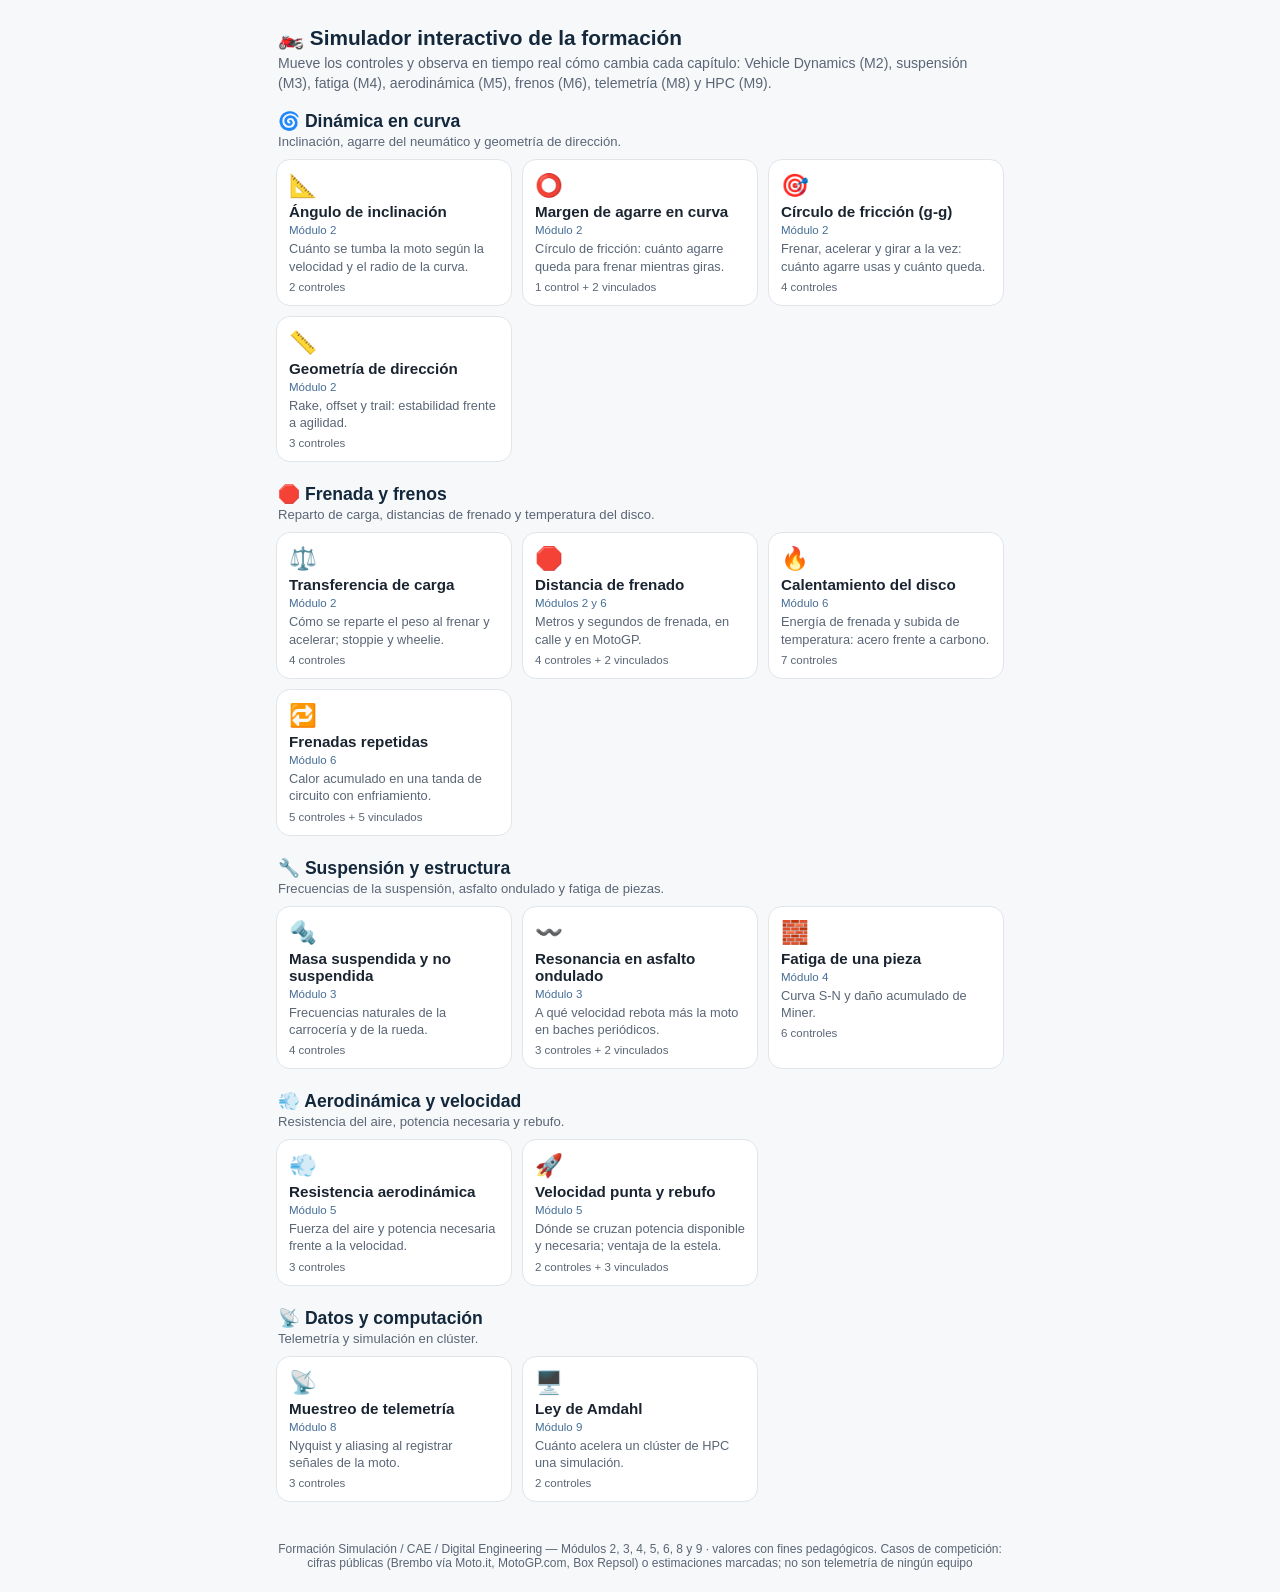
==== commit 40a6a149: "modify the file with explanations" ====
--- a/index.html
+++ b/index.html
@@ -76,6 +76,25 @@
 .why{background:var(--bg);border-left:4px solid var(--accent);border-radius:8px;padding:10px 12px;margin:0 0 12px;font-size:.82rem;line-height:1.5}
 .why p{margin:6px 0 0}
 .why .wg{color:var(--sub)}
+#home.hidden{display:none}
+.grp{margin:0 0 22px}.grp h2{font-size:1.1rem;margin:0 2px 2px;color:var(--navy)}
+:root[data-theme="dark"] .grp h2{color:#cfe0f5}
+@media (prefers-color-scheme: dark){:root:not([data-theme="light"]) .grp h2{color:#cfe0f5}}
+.gd{margin:0 2px 10px;font-size:.82rem;color:var(--sub)}
+.grid{display:grid;grid-template-columns:repeat(auto-fill,minmax(215px,1fr));gap:10px}
+.tile{text-align:left;background:var(--card);border:1px solid var(--border);border-radius:14px;padding:12px;cursor:pointer;color:var(--text);font:inherit;display:flex;flex-direction:column;gap:4px}
+.tile:hover,.tile:focus-visible{border-color:var(--accent)}
+.tile .ti{font-size:1.4rem}.tile b{font-size:.95rem}.tile i{font-style:normal;font-size:.72rem;color:var(--steel)}
+.tile span.td{font-size:.8rem;color:var(--sub);line-height:1.35}.tile em{font-style:normal;font-size:.72rem;color:var(--sub);margin-top:2px}
+.page{display:none}.page.active{display:block}
+.back{background:none;border:1px solid var(--border);color:var(--text);border-radius:10px;padding:7px 12px;font:inherit;font-size:.85rem;cursor:pointer;margin:0 0 10px}
+.crumb{font-size:.78rem;color:var(--steel);margin:0 2px 2px}.ptitle{font-size:1.25rem;margin:0 2px 12px;color:var(--navy)}
+:root[data-theme="dark"] .ptitle{color:#cfe0f5}
+@media (prefers-color-scheme: dark){:root:not([data-theme="light"]) .ptitle{color:#cfe0f5}}
+.intro{background:var(--card);border:1px solid var(--border);border-radius:14px;padding:6px 16px 14px;margin:0 0 16px}
+.intro h3{font-size:.9rem;color:var(--steel);margin:14px 0 4px}.intro p,.intro li{font-size:.85rem;line-height:1.5}
+.intro ul{margin:4px 0 0;padding-left:20px}.intro .try{background:var(--bg);border-left:4px solid var(--green);border-radius:8px;padding:8px 10px;margin-top:12px}
+.linked{border:1px dashed var(--border);border-radius:10px;padding:8px 10px 0;margin:0 0 12px}.linked .note{margin:0 0 8px}
 footer{text-align:center; color:var(--sub); font-size:0.75rem; padding:18px 0 6px;}
 </style>
 </head>
@@ -85,6 +104,7 @@
   <h1>🏍️ Simulador interactivo de la formación</h1>
   <p>Mueve los controles y observa en tiempo real cómo cambia cada capítulo: Vehicle Dynamics (M2), suspensión (M3), fatiga (M4), aerodinámica (M5), frenos (M6), telemetría (M8) y HPC (M9).</p>
 </header>
+<div id="home"></div>
 
 <!-- ===================== BLOQUE 1: ÁNGULO DE INCLINACIÓN ===================== -->
 <div class="card">
@@ -335,7 +355,7 @@
   <div class="why" id="why_amd"><b>💡 Qué está pasando</b><p class="wc">Mueve un control para ver aquí por qué cambia el resultado.</p><p class="wg"></p></div>
 </div>
 
-<h3 class="sec">🛠️ Utilidad real en la moto</h3>
+
 
 <div class="card">
   <h2>Margen de agarre y frenada dentro de la curva</h2>
@@ -412,6 +432,24 @@
   </div><div class="col viz"><svg id="rSvg2" viewBox="0 0 230 150" width="230"></svg></div></div>
   <div class="calc" id="repCalc"></div>
   <div class="why" id="why_rep"><b>💡 Qué está pasando</b><p class="wc">Mueve un control para ver aquí por qué cambia el resultado.</p><p class="wg"></p></div>
+</div>
+
+<div class="card">
+  <h2>Círculo de fricción (diagrama g-g)</h2>
+  <div class="formula">u = √[ (a<sub>x</sub> / μ<sub>x</sub>·g)² + (a<sub>y</sub> / μ<sub>y</sub>·g)² ]  ·  límite: u = 1  ·  a<sub>x,máx</sub> = μ<sub>x</sub>·g·√(1 − (a<sub>y</sub>/μ<sub>y</sub>·g)²)</div>
+  <div class="chips"><span>Casos reales:</span><button type="button" class="chip" data-set='{"gx": -1.5, "gy": 0, "mx": 1.5, "my": 1.5}' data-note="Frenada de ~1,5 g: cifra publicada por Brembo (Mugello, Aragón). μ = 1,5 es orientativo.">🏁 MotoGP: frenada recta (−1,5 g)</button><button type="button" class="chip" data-set='{"gx": -0.9, "gy": 1.1, "mx": 1.5, "my": 1.5}' data-note="Punto ilustrativo: se frena y se gira a la vez, cerca del borde de la elipse.">🏁 MotoGP: trail braking</button><button type="button" class="chip" data-set='{"gx": 0, "gy": 1.5, "mx": 1.5, "my": 1.5}' data-note="Ilustrativo: ~1,5 g lateral es el orden de magnitud de una curva rápida (ver el panel de inclinación).">🏁 MotoGP: vértice (1,5 g lateral)</button><button type="button" class="chip" data-set='{"gx": 0.8, "gy": 1.2, "mx": 1.5, "my": 1.5}' data-note="Ilustrativo. En la práctica la tracción también la limitan el wheelie y el control de tracción.">🏁 MotoGP: salida (+0,8 g)</button><button type="button" class="chip" data-set='{"gx": -1.0, "gy": 0, "mx": 1.0, "my": 1.0}' data-note="μ ≈ 1,0: orden de magnitud de un neumático de calle.">🛣️ Contraste: emergencia en calle</button><button type="button" class="chip" data-set='{"gx": -0.2, "gy": 0.4, "mx": 1.0, "my": 1.0}' data-note="Curva normal de carretera con un poco de freno.">🛣️ Contraste: curva de carretera</button><div class="cap" style="flex-basis:100%"></div></div>
+  <p class="note">Convención: la aceleración lateral va en el eje horizontal y la longitudinal en el vertical (la frenada, hacia abajo). Si μx = μy el límite es un círculo; si no, una elipse.</p>
+  <div class="row"><div class="col">
+    <div class="field"><label>Aceleración lateral aᵧ <b id="gyLbl"></b></label><input type="range" id="gy" min="0" max="2" value="1.0" step="0.05"></div>
+    <div class="field"><label>Aceleración longitudinal aₓ (− frena / + acelera) <b id="gxLbl"></b></label><input type="range" id="gx" min="-2" max="1.5" value="-0.5" step="0.05"></div>
+    <div class="field"><label>Agarre longitudinal μx <b id="mxLbl"></b></label><input type="range" id="mx" min="0.8" max="2" value="1.5" step="0.05"></div>
+    <div class="field"><label>Agarre lateral μy <b id="myLbl"></b></label><input type="range" id="my" min="0.8" max="2" value="1.5" step="0.05"></div>
+    <div class="out"><div class="pill">Uso del agarre u<b id="ggU"></b></div><div class="pill">Aceleración total<b id="ggTot"></b></div></div>
+    <div class="out"><div class="pill">Longitudinal máx. con esta lateral<b id="ggLx"></b></div><div class="pill">Lateral máx. con esta longitudinal<b id="ggLy"></b></div></div>
+    <div class="out" id="ggRisk" style="margin-top:10px;"></div>
+  </div><div class="col viz"><svg id="ggSvg" viewBox="0 0 230 210" width="230"></svg></div></div>
+  <div class="calc" id="ggCalc"></div>
+  <div class="why" id="why_gg"><b>💡 Qué está pasando</b><p class="wc">Mueve un control para ver aquí por qué cambia el resultado.</p><p class="wg"></p></div>
 </div>
 
 <footer>Formación Simulación / CAE / Digital Engineering — Módulos 2, 3, 4, 5, 6, 8 y 9 · valores con fines pedagógicos. Casos de competición: cifras públicas (Brembo vía Moto.it, MotoGP.com, Box Repsol) o estimaciones marcadas; no son telemetría de ningún equipo</footer>
@@ -899,7 +937,38 @@
  res:()=>`la moto recibe el bache a ${T('feOut')} y lo amplifica <b>${T('tOut')}</b>; la velocidad crítica de este asfalto es <b>${T('vcOut')}</b>. ${$('rRisk').textContent.trim()}`,
  rep:()=>`pico tras la última frenada <b>${T('rpOut')}</b>; primera frenada que supera el límite: <b>${T('rlOut')}</b>.`
 };
-const CARDS=[['lean','leanCalc'],['load','loadCalc'],['geom','geomCalc'],['quarter','quarterCalc'],['aero','aeroCalc'],['brake','brakeCalc'],['fat','fatCalc'],['nyq','nyqCalc'],['amd','amdCalc'],['grip','gripCalc'],['stop','stopCalc'],['top','topCalc'],['res','resCalc'],['rep','repCalc']];
+function updateGG(){
+  const gy=V('gy'), gx=V('gx'), mx=V('mx'), my=V('my');
+  $('gyLbl').textContent=gy.toFixed(2)+' g'; $('gxLbl').textContent=gx.toFixed(2)+' g ('+(gx<0?'frenando':gx>0?'acelerando':'sin frenar')+')';
+  $('mxLbl').textContent='μx = '+mx.toFixed(2); $('myLbl').textContent='μy = '+my.toFixed(2);
+  const nx=gx/mx, ny=gy/my, u=Math.sqrt(nx*nx+ny*ny), tot=Math.hypot(gx,gy);
+  const lxm=mx*Math.sqrt(Math.max(0,1-ny*ny)), lym=my*Math.sqrt(Math.max(0,1-nx*nx));
+  $('ggU').textContent=(u*100).toFixed(0)+' %'; $('ggTot').textContent=tot.toFixed(2)+' g';
+  $('ggLx').textContent=lxm.toFixed(2)+' g'; $('ggLy').textContent=lym.toFixed(2)+' g';
+  $('ggRisk').innerHTML=u>1?WARN('Fuera del límite: el neumático pierde adherencia'):u>0.9?WARN('Casi al límite: solo queda un '+((1-u)*100).toFixed(0)+' % de margen'):OK('Dentro del límite, con un '+((1-u)*100).toFixed(0)+' % de margen');
+  const R=Math.max(mx,my,Math.abs(gx),gy,1)*1.12, S=82/R, cx=115, cy=102, px=cx+gy*S, py=cy-gx*S;
+  const col=u>1?'var(--accent)':u>.9?'#e0a030':'var(--green)';
+  $('ggSvg').innerHTML=
+   `<line x1="${cx-96}" y1="${cy}" x2="${cx+96}" y2="${cy}" stroke="currentColor" stroke-opacity=".3"/><line x1="${cx}" y1="${cy-92}" x2="${cx}" y2="${cy+92}" stroke="currentColor" stroke-opacity=".3"/>`+
+   `<ellipse cx="${cx}" cy="${cy}" rx="${(my*S).toFixed(1)}" ry="${(mx*S).toFixed(1)}" fill="${col}" fill-opacity=".08" stroke="var(--steel)" stroke-width="2.5"/>`+
+   `<line x1="${px.toFixed(1)}" y1="${(cy-lxm*S).toFixed(1)}" x2="${px.toFixed(1)}" y2="${(cy+lxm*S).toFixed(1)}" stroke="var(--steel)" stroke-dasharray="3,3"/>`+
+   `<line x1="${(cx-lym*S).toFixed(1)}" y1="${py.toFixed(1)}" x2="${(cx+lym*S).toFixed(1)}" y2="${py.toFixed(1)}" stroke="var(--steel)" stroke-dasharray="3,3"/>`+
+   `<line x1="${cx}" y1="${cy}" x2="${px.toFixed(1)}" y2="${py.toFixed(1)}" stroke="${col}" stroke-width="3"/><circle cx="${px.toFixed(1)}" cy="${py.toFixed(1)}" r="5.5" fill="${col}"/>`+
+   TX(cx,10,'+ acelera','text-anchor="middle"')+TX(cx,cy+100,'− frena','text-anchor="middle"')+TX(cx+98,cy-4,'lateral →','text-anchor="end"')+
+   `<text x="${Math.min(px+8,150).toFixed(1)}" y="${Math.max(py-8,22).toFixed(1)}" font-size="10" font-weight="600" fill="${col}">${(u*100).toFixed(0)} %</text>`;
+  $('ggCalc').innerHTML=
+   `u = √[(${gx.toFixed(2)}/${mx.toFixed(2)})² + (${gy.toFixed(2)}/${my.toFixed(2)})²] = √(${(nx*nx).toFixed(3)} + ${(ny*ny).toFixed(3)}) = <b>${(u*100).toFixed(0)} %</b><br>`+
+   `a_total = √(${gx.toFixed(2)}² + ${gy.toFixed(2)}²) = <b>${tot.toFixed(2)} g</b> = ${(tot*g).toFixed(1)} m/s²<br>`+
+   `a_x,máx = ${mx.toFixed(2)}·√(1 − ${(ny*ny).toFixed(3)}) = <b>${lxm.toFixed(2)} g</b> · a_y,máx = ${my.toFixed(2)}·√(1 − ${(nx*nx).toFixed(3)}) = <b>${lym.toFixed(2)} g</b>`;
+}
+['gy','gx','mx','my'].forEach(id=>$(id).addEventListener('input', updateGG));
+updateGG();
+GR.gg=()=>`usas el <b>${T('ggU')}</b> del agarre (aceleración total ${T('ggTot')}). Con esta aceleración lateral aún podrías frenar o acelerar hasta <b>${T('ggLx')}</b>; con esta longitudinal, girar hasta <b>${T('ggLy')}</b>. ${$('ggRisk').textContent.trim()}`;
+CH.gy=u=>`la curva pide fuerza lateral y eso gasta agarre: ${ud(u,'más aceleración lateral aleja el punto del centro y deja menos margen para frenar o acelerar','menos aceleración lateral devuelve margen para frenar o acelerar')}; al ser una elipse, lo que queda es μx·g·√(1 − (a_y/μy·g)²).`;
+CH.gx=u=>`${V('gx')<0?'frenando':V('gx')>0?'acelerando':'sin frenar ni acelerar'}: cuanto mayor es |a_x|, más se acerca el punto al borde, y el agarre que gastas frenando ya no puedes gastarlo girando.`;
+CH.mx=u=>`μx es el agarre al frenar o acelerar: ${ud(u,'más agarre alarga la elipse en vertical y permite frenar o acelerar más fuerte','menos agarre la acorta y el mismo esfuerzo gasta más porcentaje')}.`;
+CH.my=u=>`μy es el agarre al girar: ${ud(u,'más agarre ensancha la elipse y permite más fuerza lateral','menos agarre la estrecha y el mismo esfuerzo gasta más porcentaje')}.`;
+const CARDS=[['lean','leanCalc'],['load','loadCalc'],['geom','geomCalc'],['quarter','quarterCalc'],['aero','aeroCalc'],['brake','brakeCalc'],['fat','fatCalc'],['nyq','nyqCalc'],['amd','amdCalc'],['grip','gripCalc'],['gg','ggCalc'],['stop','stopCalc'],['top','topCalc'],['res','resCalc'],['rep','repCalc']];
 const PREV={}; document.querySelectorAll('input[type=range]').forEach(i=>PREV[i.id]=+i.value);
 function showWhy(own,id,u){
   CARDS.forEach(([k])=>{const w=$('why_'+k); if(!w) return;
@@ -907,10 +976,142 @@
     if(k===own&&id&&CH[id]){const lab=$(id).closest('.field').querySelector('label').firstChild.textContent.trim();
       w.querySelector('.wc').innerHTML=`<b>Has ${u?'subido':'bajado'} «${lab}»:</b> `+CH[id](u);}});
 }
-document.addEventListener('input',e=>{const t=e.target; if(!t.matches||!t.matches('input[type=range]')) return;
+document.addEventListener('input',e=>{const t=e.target; if(!t.matches||!t.matches('input[type=range]')||t.id.indexOf('x_')===0) return;
   const nv=+t.value; if(nv===PREV[t.id]) return; const u=nv>PREV[t.id]; PREV[t.id]=nv;
   const own=CARDS.find(c=>$(c[1]).closest('.card')===t.closest('.card')); showWhy(own&&own[0],t.id,u);});
 showWhy(null);
+const META={
+ lean:{i:'📐',t:'Ángulo de inclinación',m:'Módulo 2',d:'Cuánto se tumba la moto según la velocidad y el radio de la curva.'},
+ grip:{i:'⭕',t:'Margen de agarre en curva',m:'Módulo 2',d:'Círculo de fricción: cuánto agarre queda para frenar mientras giras.'},
+ geom:{i:'📏',t:'Geometría de dirección',m:'Módulo 2',d:'Rake, offset y trail: estabilidad frente a agilidad.'},
+ load:{i:'⚖️',t:'Transferencia de carga',m:'Módulo 2',d:'Cómo se reparte el peso al frenar y acelerar; stoppie y wheelie.'},
+ stop:{i:'🛑',t:'Distancia de frenado',m:'Módulos 2 y 6',d:'Metros y segundos de frenada, en calle y en MotoGP.'},
+ brake:{i:'🔥',t:'Calentamiento del disco',m:'Módulo 6',d:'Energía de frenada y subida de temperatura: acero frente a carbono.'},
+ rep:{i:'🔁',t:'Frenadas repetidas',m:'Módulo 6',d:'Calor acumulado en una tanda de circuito con enfriamiento.'},
+ quarter:{i:'🔩',t:'Masa suspendida y no suspendida',m:'Módulo 3',d:'Frecuencias naturales de la carrocería y de la rueda.'},
+ res:{i:'〰️',t:'Resonancia en asfalto ondulado',m:'Módulo 3',d:'A qué velocidad rebota más la moto en baches periódicos.'},
+ fat:{i:'🧱',t:'Fatiga de una pieza',m:'Módulo 4',d:'Curva S-N y daño acumulado de Miner.'},
+ aero:{i:'💨',t:'Resistencia aerodinámica',m:'Módulo 5',d:'Fuerza del aire y potencia necesaria frente a la velocidad.'},
+ top:{i:'🚀',t:'Velocidad punta y rebufo',m:'Módulo 5',d:'Dónde se cruzan potencia disponible y necesaria; ventaja de la estela.'},
+ nyq:{i:'📡',t:'Muestreo de telemetría',m:'Módulo 8',d:'Nyquist y aliasing al registrar señales de la moto.'},
+ amd:{i:'🖥️',t:'Ley de Amdahl',m:'Módulo 9',d:'Cuánto acelera un clúster de HPC una simulación.'}
+};
+const GROUPS=[
+ {t:'🌀 Dinámica en curva',d:'Inclinación, agarre del neumático y geometría de dirección.',items:['lean','grip','geom']},
+ {t:'🛑 Frenada y frenos',d:'Reparto de carga, distancias de frenado y temperatura del disco.',items:['load','stop','brake','rep']},
+ {t:'🔧 Suspensión y estructura',d:'Frecuencias de la suspensión, asfalto ondulado y fatiga de piezas.',items:['quarter','res','fat']},
+ {t:'💨 Aerodinámica y velocidad',d:'Resistencia del aire, potencia necesaria y rebufo.',items:['aero','top']},
+ {t:'📡 Datos y computación',d:'Telemetría y simulación en clúster.',items:['nyq','amd']}
+];
+const INTRO={
+ lean:{s:`Calcula cuánto debe inclinarse una moto para tomar una curva a una velocidad dada. Sirve para entender por qué la inclinación crece tan deprisa con la velocidad y cuánta fuerza lateral tiene que dar el neumático.`,
+  p:[['Velocidad','velocidad de paso por la curva (km/h); entra al cuadrado en la fórmula.'],['Radio de curva','radio de la trayectoria (m); radio pequeño = curva cerrada.'],['Sentido de la curva','solo cambia hacia qué lado se dibuja la inclinación; el ángulo es el mismo.']],
+  a:[`tan θ = v² / (g·r): el ángulo no depende de la masa de la moto.`,`La fuerza lateral en g es igual a tan θ: a 45° el neumático da 1 g lateral.`,`Es un modelo de punto de masa: en pista el piloto saca el cuerpo (hang-off), así que la moto se inclina más que el centro de masas.`,`La inclinación máxima real la limita el agarre (ver «Margen de agarre en curva»).`],
+  t:`Prueba el caso «MotoGP: curva rápida» (180 km/h, 170 m) y luego baja el radio a 80 m.`},
+ grip:{s:`Muestra cuánto del agarre del neumático gastas girando y cuánto te queda para frenar o acelerar dentro de la curva (círculo de fricción).`,
+  p:[['Agarre μ','coeficiente de agarre del neumático (calle ≈ 1, deportivo ≈ 1,2, competición orientativo 1,5).'],['Controles vinculados','velocidad y radio de la curva, del panel de inclinación: fijan la fuerza lateral.']],
+  a:[`u = a_lat / (μ·g): fracción del agarre que gastas girando.`,`a_long máx = μ·g·√(1 − u²): lo que queda para frenar o acelerar.`,`Si u llega a 1, el neumático pierde adherencia.`,`Los valores de μ son orientativos, no datos de un neumático concreto.`],
+  t:`Carga «Curva rápida MotoGP» y baja μ a 1,2.`},
+ geom:{s:`Calcula el trail (la distancia que hace de autocentrado de la dirección) a partir del rake, el offset y el tamaño de la rueda. Sirve para entender el compromiso entre estabilidad y agilidad.`,
+  p:[['Rake λ','inclinación del eje de dirección respecto a la vertical (°).'],['Offset de horquilla','desplazamiento entre el eje de dirección y el eje de la rueda (mm).'],['Radio de rueda delantera','radio de la rueda (mm).']],
+  a:[`trail ≈ (Rw·sin λ − offset) / cos λ.`,`Más trail: más estabilidad en recta y dirección más pesada. Menos trail: más agilidad y más sensibilidad.`,`Subir el rake o el radio de rueda alarga el trail; subir el offset lo acorta.`,`En el dibujo el offset se amplifica ×3 para que se vea; el trail se calcula con el valor real.`],
+  t:`Sube el rake de 24° a 28° y mira cuánto sube el trail.`},
+ load:{s:`Muestra cómo se reparte el peso entre las dos ruedas al frenar o acelerar. Sirve para entender por qué manda el freno delantero y cuándo se levanta una rueda (stoppie o wheelie).`,
+  p:[['Masa moto+piloto','masa total (kg); escala las fuerzas pero no el porcentaje de carga que se traslada.'],['Altura del centro de masas (h)','altura del CM sobre el suelo (m): es la palanca de la inercia.'],['Distancia entre ejes (L)','distancia entre los puntos de contacto de las ruedas (m).'],['Aceleración','negativa = frenando, positiva = acelerando (m/s²); 1 g ≈ 9,81 m/s².']],
+  a:[`ΔW = (h/L)·m·|a|: al frenar la carga pasa a la delantera; al acelerar, a la trasera.`,`En reposo el reparto es 50/50 (supuesto del modelo).`,`Cuando una rueda llega a 0 N pierde el contacto: stoppie (trasera) o wheelie (delantera).`,`Es un modelo sencillo: sin aerodinámica ni movimiento de la suspensión.`],
+  t:`Pon −9 m/s² y sube la altura del centro de masas: la trasera se descarga antes.`},
+ stop:{s:`Calcula la distancia y el tiempo de frenada desde una velocidad hasta otra, incluyendo la reacción. Sirve para comparar la calle con la competición.`,
+  p:[['Velocidad inicial / final','km/h; final 0 = parada total.'],['Deceleración','lo que pides al freno (m/s²; 9,81 = 1 g).'],['Tiempo de reacción','segundos antes de frenar (en competición ≈ 0).'],['Controles vinculados','altura del CM y distancia entre ejes, del panel de transferencia de carga: fijan el límite de stoppie.']],
+  a:[`d = v·t_r + (v² − vf²) / (2·a); la distancia de frenada crece con v².`,`a_media = (v₁² − v₂²) / (2·d) permite calcular la deceleración a partir de datos publicados.`,`La deceleración medida incluye resistencia aerodinámica y freno motor.`,`El límite de stoppie es el del modelo de masa puntual.`],
+  t:`Carga Mugello T1 y comprueba que la distancia sale 279 m.`},
+ brake:{s:`Calcula cuánta energía absorbe el disco al frenar y cuánto sube su temperatura. Sirve para entender la gestión térmica y el límite del material.`,
+  p:[['Masa moto+piloto','masa total (kg).'],['Velocidad al empezar / al terminar','km/h; 0 = parada.'],['Masa de cada disco','masa de cada uno de los 2 discos delanteros (kg).'],['Calor específico cp','energía por kg y grado (J/kgK): acero ≈ 460; carbono mucho mayor y variable.'],['Límite orientativo','temperatura a partir de la cual salta el aviso.'],['Temperatura inicial','temperatura del disco al empezar a frenar (°C).']],
+  a:[`E = ½·m·(v² − vf²); ΔT = E / (2·m_disco·cp).`,`Es una cota superior: toda la energía va a los discos delanteros, sin resistencia aerodinámica, freno trasero ni refrigeración.`,`El carbono trabaja caliente (rango público de trabajo 200–800 °C); el acero llega antes al fade.`,`El cp del carbono es orientativo y varía mucho con la temperatura.`],
+  t:`Carga Mugello T1 y baja la masa del disco de 1,2 a 0,9 kg.`},
+ rep:{s:`Simula varias frenadas seguidas con enfriamiento entre ellas. Sirve para ver cuándo el calor se acumula hasta pasar el límite.`,
+  p:[['Velocidad al empezar / al terminar','km/h de entrada y salida de cada zona de frenada.'],['Número de frenadas','cuántas frenadas se encadenan.'],['Tiempo entre frenadas','segundos entre una frenada y la siguiente.'],['Constante de enfriamiento τ','segundos que tarda el disco en perder el 63 % del exceso sobre el ambiente; menor = mejor refrigerado.'],['Controles vinculados','masa, disco, cp, límite y temperatura inicial del panel de frenos.']],
+  a:[`Cada frenada suma ΔT y entre frenadas el disco se enfría: T = Tamb + (Tpico − Tamb)·e^(−t/τ).`,`El calor se acumula hasta un equilibrio entre lo que aporta cada frenada y lo que se pierde.`,`La temperatura ambiente se fija en 40 °C y τ es un supuesto.`],
+  t:`Reduce el tiempo entre frenadas de 12 a 6 s.`},
+ quarter:{s:`Modelo de cuarto de vehículo: una masa suspendida sobre el muelle y una masa no suspendida sobre el neumático. Sirve para ver a qué frecuencias oscilan la carrocería y la rueda.`,
+  p:[['Masa suspendida ms','parte de la moto y el piloto que carga esa rueda (kg).'],['Masa no suspendida mu','rueda, neumático, freno y parte de la suspensión (kg).'],['Rigidez del muelle ks','rigidez de la suspensión (N/m).'],['Rigidez del neumático kt','rigidez vertical del neumático (N/m).']],
+  a:[`f = (1/2π)·√(k/m) para cada masa; la de la rueda usa ks + kt.`,`Interesa que la frecuencia de la rueda sea mucho mayor que la de la carrocería (cociente ≥ 4) para que no se acoplen.`,`Menos masa no suspendida: rueda más viva y mejor contacto.`,`No incluye el amortiguador; su efecto está en el panel de resonancia.`],
+  t:`Baja mu de 18 a 12 kg y mira cómo sube la frecuencia de la rueda.`},
+ res:{s:`Compara la frecuencia con la que un asfalto ondulado golpea la moto con la frecuencia natural de su suspensión. Sirve para encontrar la velocidad a la que la moto rebota más.`,
+  p:[['Velocidad','velocidad de paso (km/h).'],['Distancia entre ondulaciones λ','separación entre ondas del asfalto (m).'],['Amortiguamiento ζ','cuánta energía disipa el amortiguador (0,1 poco, 0,8 mucho).'],['Controles vinculados','rigidez del muelle y masa suspendida del panel de suspensión: fijan la frecuencia natural.']],
+  a:[`f_exc = v/λ; hay resonancia cuando f_exc ≈ fs.`,`T(r) es cuánto se amplifica el movimiento: por encima de 1 amplifica, por debajo filtra.`,`Velocidad crítica = fs·λ.`,`Más amortiguamiento baja el pico de resonancia, pero transmite más en alta frecuencia.`],
+  t:`Con λ = 5 m sube la velocidad hasta acercarte a la velocidad crítica.`},
+ fat:{s:`Estima cuánto daño acumula una pieza sometida a ciclos de carga repetidos y cuántos bloques de uso aguanta. Sirve para entender por qué una pieza falla muy por debajo de su límite estático.`,
+  p:[[`Coeficiente Sf'`,'resistencia a fatiga del material (MPa): escala la curva S-N.'],['Exponente b','pendiente de la curva S-N (negativo, típico entre −0,15 y −0,05).'],['Tensión S₁ y ciclos n₁','amplitud de tensión y número de ciclos del nivel de carga 1.'],['Tensión S₂ y ciclos n₂','lo mismo para el nivel 2.']],
+  a:[`Basquin: N = ½·(S/Sf')^(1/b) da los ciclos hasta rotura a cada tensión.`,`Miner: D = Σ nᵢ/Nᵢ; cuando D llega a 1 se prevé el fallo.`,`El aluminio no tiene un límite de fatiga claro: su vida es siempre finita.`,`Modelo simple: amplitud constante en cada nivel, sin concentradores de tensión ni tensión media.`],
+  t:`Sube S₁ de 250 a 300 MPa y mira cuánto cae N₁.`},
+ aero:{s:`Calcula la fuerza del aire y la potencia que cuesta vencerla. Sirve para ver por qué los últimos km/h son tan caros.`,
+  p:[['Velocidad','velocidad de la moto respecto al aire (km/h).'],['Coeficiente CD','lo fina que es la forma (sin unidades).'],['Área frontal A','superficie que ve el aire (m²); con el piloto tumbado baja.']],
+  a:[`F = ½·ρ·v²·CD·A con ρ = 1,225 kg/m³ (nivel del mar).`,`P = F·v: la potencia crece con v³.`,`Solo importa el producto CD·A.`,`Modelo sin sustentación ni carga aerodinámica, sin viento y sin resistencia de rodadura.`],
+  t:`Pon 120 y luego 240 km/h: la potencia se multiplica por 8.`},
+ top:{s:`Encuentra la velocidad punta, donde la potencia necesaria iguala a la del motor, y cuánto ayuda el rebufo.`,
+  p:[['Potencia del motor','CV en el cigüeñal; en la rueda se aplica η = 0,9.'],['Reducción de CD·A por rebufo','porcentaje de resistencia que se ahorra yendo en la estela de otra moto.'],['Controles vinculados','CD y área frontal del panel de aerodinámica, y masa del panel de frenos.']],
+  a:[`P_req = ½·ρ·v³·CD·A + Crr·m·g·v, con Crr = 0,015.`,`La velocidad punta es el cruce de esa curva con la potencia disponible.`,`Por la v³, mucha potencia extra da pocos km/h.`,`La ventaja del rebufo es ilustrativa: depende de la distancia a la otra moto.`],
+  t:`Carga «MotoGP ~290 CV» y activa un rebufo del 20 %.`},
+ nyq:{s:`Muestra cómo se ve una señal al muestrearla a distintas frecuencias y cuándo aparece aliasing. Sirve para dimensionar la telemetría.`,
+  p:[['Frecuencia de la señal','frecuencia del fenómeno medido (Hz), por ejemplo el wobble.'],['Frecuencia de muestreo fs','muestras por segundo del sensor.'],['Canales','número de canales registrados.']],
+  a:[`Nyquist: fs ≥ 2·f; en la práctica se usan 5–10 veces la frecuencia de interés.`,`Aliasing: f_aparente = |f − fs·round(f/fs)|.`,`Datos por sesión = canales × fs × 4 B × tiempo (45 min).`],
+  t:`Pon la señal a 10 Hz y baja fs hasta 15 Hz.`},
+ amd:{s:`Calcula cuánto se acelera una simulación al repartirla entre más núcleos. Sirve para dimensionar un clúster.`,
+  p:[['Fracción paralelizable P','parte del cálculo que se puede repartir (%).'],['Núcleos N','núcleos usados, en potencias de 2 (de 1 a 1024).']],
+  a:[`S(N) = 1/((1−P) + P/N); el límite con N→∞ es 1/(1−P).`,`Cada núcleo extra aporta menos: baja la eficiencia.`,`A menudo compensa más reducir la parte secuencial que comprar núcleos.`],
+  t:`Con P = 90 % compara 16 y 128 núcleos.`}
+};
+
+META.gg={i:'🎯',t:'Círculo de fricción (g-g)',m:'Módulo 2',d:'Frenar, acelerar y girar a la vez: cuánto agarre usas y cuánto queda.'};
+GROUPS[0].items.splice(2,0,'gg');
+INTRO.gg={s:`Mide cuánto agarre del neumático consumes cuando combinas girar con frenar o acelerar (diagrama g-g). Sirve para ver por qué no se puede frenar al máximo y girar al máximo a la vez, y por qué el trail braking trabaja cerca del borde.`,
+ p:[['Aceleración lateral aᵧ','fuerza lateral que pide la curva, en g (la que determina la inclinación).'],['Aceleración longitudinal aₓ','negativa = frenando, positiva = acelerando, en g.'],['Agarre longitudinal μx','agarre máximo del neumático al frenar o acelerar (en g).'],['Agarre lateral μy','agarre máximo del neumático al girar (en g); si μx = μy el límite es un círculo, si no una elipse.']],
+ a:[`Límite: (aₓ/μx·g)² + (aᵧ/μy·g)² ≤ 1; u es la raíz de esa suma y u = 1 es el borde.`,`Con una aceleración lateral dada, lo que queda para frenar o acelerar es μx·g·√(1 − (aᵧ/μy·g)²).`,`El diagrama g-g de una vuelta real dibuja justo esto con la telemetría: en el trail braking el punto recorre el borde de la elipse.`,`Los valores de μ son orientativos, y la frenada real también está limitada por el stoppie y la aerodinámica.`],
+ t:`Carga «MotoGP: trail braking» y baja μy a 1,2: el punto se sale de la elipse.`};
+// ---- subpáginas ----
+const PAGES={};
+CARDS.forEach(([k,c])=>{
+  const card=$(c).closest('.card'), sec=document.createElement('section'), m=META[k], I=INTRO[k], gr=GROUPS.find(g=>g.items.includes(k));
+  const nctl=card.querySelectorAll('input[type=range]').length;
+  sec.className='page'; sec.id='page_'+k; card.parentNode.insertBefore(sec,card);
+  sec.innerHTML=`<button type="button" class="back" data-go="">← Volver al índice</button><div class="crumb">${gr.t} · ${m.m}</div><h2 class="ptitle">${m.i} ${m.t}</h2>`+
+   `<div class="intro"><h3>Para qué sirve</h3><p>${I.s}</p><h3>Qué puedes modificar</h3><ul>${I.p.map(x=>`<li><b>${x[0]}:</b> ${x[1]}</li>`).join('')}</ul>`+
+   `<h3>Para aprender</h3><ul>${I.a.map(x=>`<li>${x}</li>`).join('')}</ul><p class="try">👉 ${I.t}</p></div>`;
+  sec.appendChild(card); PAGES[k]=sec; META[k].n=nctl;
+});
+
+// ---- controles vinculados (copias sincronizadas) ----
+const LINKS={grip:['v','r'],stop:['h','L'],top:['cd','af','bm'],res:['ks','ms'],rep:['bm','bd','bc','bf','bt0']};
+const CLONES=[];
+Object.keys(LINKS).forEach(k=>{
+  const card=PAGES[k].querySelector('.card'), col=card.querySelector('.row .col'), box=document.createElement('div');
+  box.className='linked'; box.innerHTML='<p class="note">🔗 Controles de otros paneles que afectan a este:</p>';
+  LINKS[k].forEach(id=>{
+    const f=$(id).closest('.field').cloneNode(true), inp=f.querySelector('input'), b=f.querySelector('b');
+    inp.id='x_'+id+'_'+k; b.id='x_'+id+'_'+k+'Lbl'; inp.value=$(id).value; PREV[inp.id]=+inp.value;
+    inp.addEventListener('input',()=>{const o=$(id), nv=+inp.value; o.value=inp.value; o.dispatchEvent(new Event('input'));
+      if(nv===PREV[id]) return; const u=nv>PREV[id]; PREV[id]=nv; showWhy(k,id,u);});
+    box.appendChild(f); CLONES.push([id,k]);
+  });
+  col.insertBefore(box,col.firstChild);
+});
+function syncLinked(){CLONES.forEach(([id,k])=>{const c=$('x_'+id+'_'+k); c.value=$(id).value; const b=$('x_'+id+'_'+k+'Lbl'); if(b) b.textContent=$(id+'Lbl').textContent;});}
+(function(){const o=showWhy; showWhy=function(){o.apply(null,arguments); syncLinked();};})();
+
+// ---- índice y navegación ----
+$('home').innerHTML=GROUPS.map(g=>`<section class="grp"><h2>${g.t}</h2><p class="gd">${g.d}</p><div class="grid">`+
+  g.items.map(k=>{const m=META[k];return `<button type="button" class="tile" data-go="${k}"><span class="ti">${m.i}</span><b>${m.t}</b><i>${m.m}</i><span class="td">${m.d}</span><em>${m.n} ${m.n==1?'control':'controles'}${LINKS[k]?' + '+LINKS[k].length+' vinculados':''}</em></button>`}).join('')+`</div></section>`).join('');
+function show(k){
+  const ok=k&&PAGES[k];
+  $('home').classList.toggle('hidden',!!ok);
+  Object.keys(PAGES).forEach(x=>PAGES[x].classList.toggle('active',x===k&&!!ok));
+  if(ok) showWhy(null);
+  window.scrollTo(0,0);
+}
+function go(k){show(k); try{location.hash=k||'';}catch(e){}}
+document.addEventListener('click',e=>{const b=e.target.closest&&e.target.closest('[data-go]'); if(b) go(b.dataset.go);});
+window.addEventListener('hashchange',()=>show(location.hash.slice(1)));
+show(location.hash.slice(1));
 </script>
 </body>
 </html>
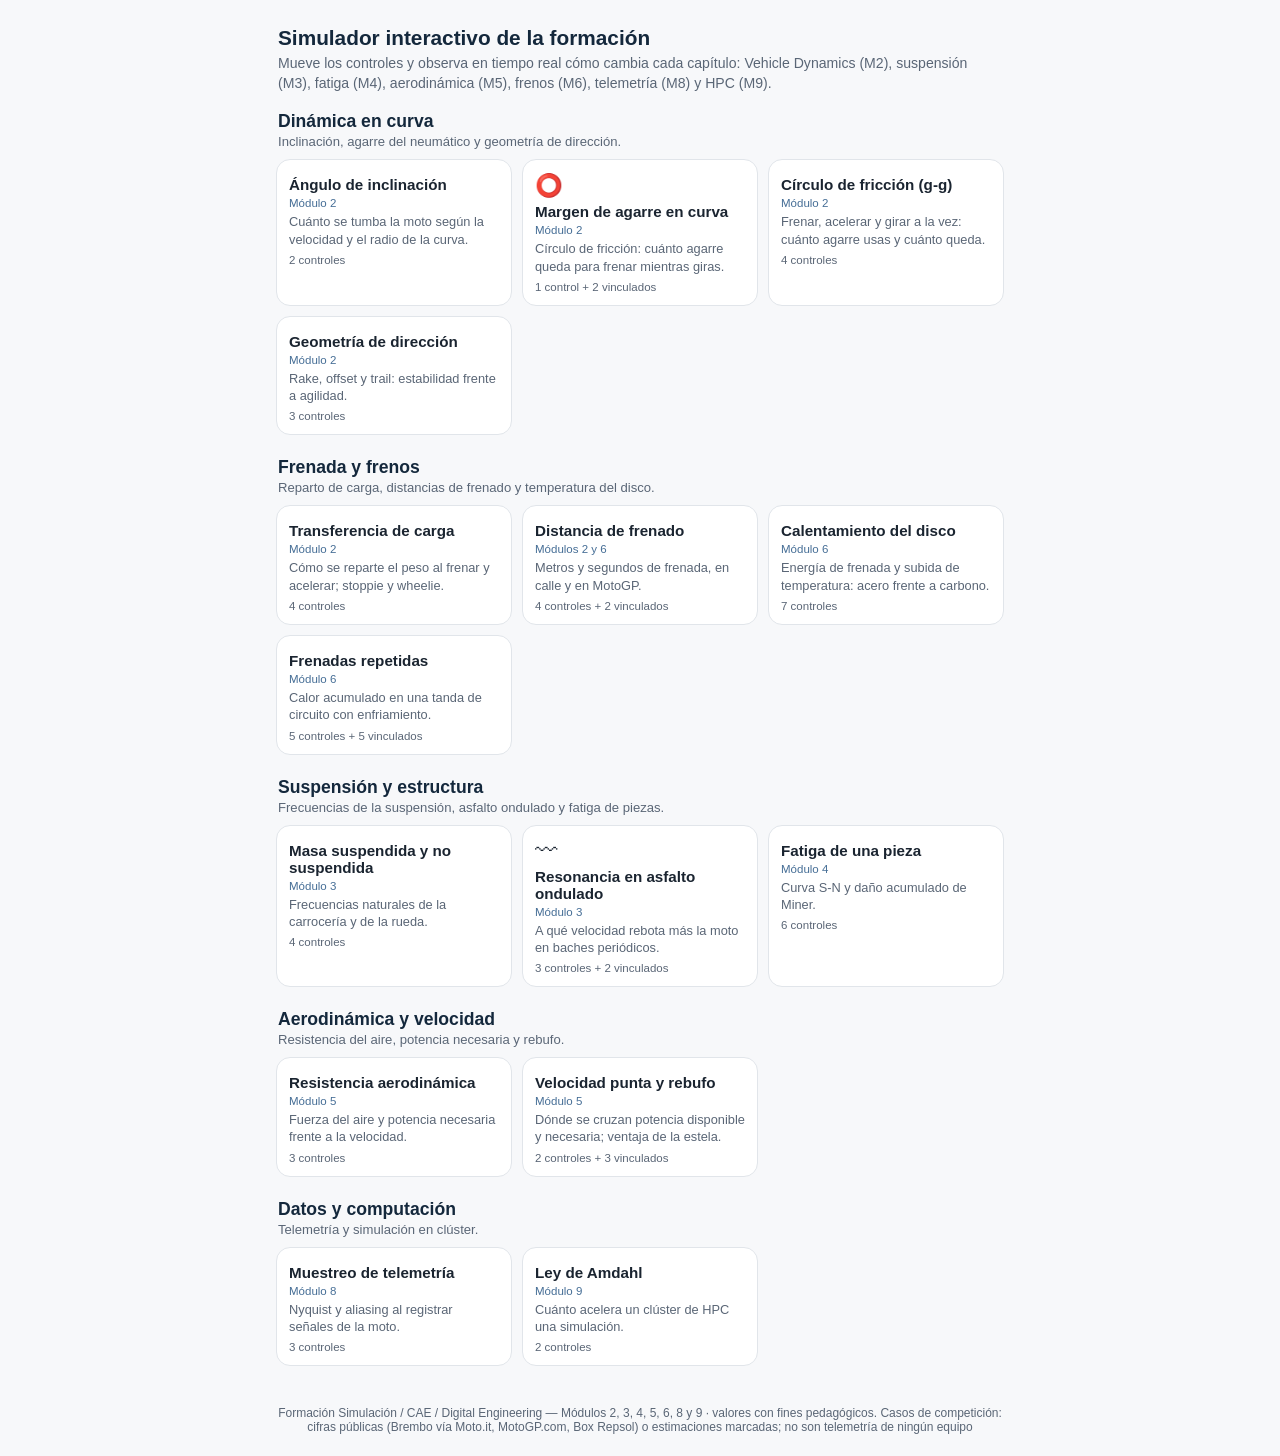
==== commit 849e727a: "Implement code changes to enhance functionality and improve performance" ====
--- a/index.html
+++ b/index.html
@@ -6,34 +6,34 @@
 <title>Simulador interactivo — Formación CAE de motos</title>
 <style>
 :root{
-  --navy:#14283c; --steel:#466e96; --accent:#d25028; --green:#3c8256;
-  --bg:#f7f8fa; --card:#ffffff; --text:#1a2430; --sub:#5a6676; --border:#e1e5ea;
-  box-sizing:border-box;
-  padding-top:env(safe-area-inset-top,0px);
-  padding-bottom:env(safe-area-inset-bottom,0px);
+ --navy:#14283c; --steel:#466e96; --accent:#d25028; --green:#3c8256;
+ --bg:#f7f8fa; --card:#ffffff; --text:#1a2430; --sub:#5a6676; --border:#e1e5ea;
+ box-sizing:border-box;
+ padding-top:env(safe-area-inset-top,0px);
+ padding-bottom:env(safe-area-inset-bottom,0px);
 }
 @media (prefers-color-scheme: dark){
-  :root:not([data-theme="light"]){
-    --bg:#11161d; --card:#1a212b; --text:#e9edf2; --sub:#9aa7b5; --border:#2b3542;
-  }
+ :root:not([data-theme="light"]){
+  --bg:#11161d; --card:#1a212b; --text:#e9edf2; --sub:#9aa7b5; --border:#2b3542;
+ }
 }
 :root[data-theme="dark"]{
-  --bg:#11161d; --card:#1a212b; --text:#e9edf2; --sub:#9aa7b5; --border:#2b3542;
+ --bg:#11161d; --card:#1a212b; --text:#e9edf2; --sub:#9aa7b5; --border:#2b3542;
 }
 *{box-sizing:border-box;}
 html{scroll-padding-top:env(safe-area-inset-top,0px);}
 body{
-  margin:0; background:var(--bg); color:var(--text);
-  font-family:-apple-system,BlinkMacSystemFont,"Segoe UI",Roboto,Helvetica,Arial,sans-serif;
-  padding:16px; max-width:760px; margin:0 auto;
+ margin:0; background:var(--bg); color:var(--text);
+ font-family:-apple-system,BlinkMacSystemFont,"Segoe UI",Roboto,Helvetica,Arial,sans-serif;
+ padding:16px; max-width:760px; margin:0 auto;
 }
 header{padding:10px 2px 18px;}
 header h1{font-size:1.3rem; margin:0 0 4px; color:var(--navy);}
 :root[data-theme="dark"] header h1, body:has(:root:not([data-theme="light"])) header h1{color:#cfe0f5;}
 header p{margin:0; color:var(--sub); font-size:0.88rem; line-height:1.4;}
 .card{
-  background:var(--card); border:1px solid var(--border); border-radius:14px;
-  padding:16px; margin-bottom:16px; overflow-x:auto;
+ background:var(--card); border:1px solid var(--border); border-radius:14px;
+ padding:16px; margin-bottom:16px; overflow-x:auto;
 }
 .card h2{font-size:1.02rem; margin:0 0 4px; color:var(--steel);}
 .card .formula{font-size:0.82rem; color:var(--sub); margin-bottom:12px; font-family:ui-monospace,Menlo,Consolas,monospace;}
@@ -46,11 +46,11 @@
 .viz{display:flex; justify-content:center; margin:8px 0;}
 .viz svg{max-width:100%; height:auto;}
 .out{
-  display:flex; gap:10px; flex-wrap:wrap; margin-top:10px;
+ display:flex; gap:10px; flex-wrap:wrap; margin-top:10px;
 }
 .pill{
-  background:var(--bg); border:1px solid var(--border); border-radius:10px;
-  padding:8px 12px; font-size:0.85rem; flex:1 1 140px; text-align:center;
+ background:var(--bg); border:1px solid var(--border); border-radius:10px;
+ padding:8px 12px; font-size:0.85rem; flex:1 1 140px; text-align:center;
 }
 .pill b{display:block; font-size:1.15rem; color:var(--navy); margin-top:2px;}
 :root[data-theme="dark"] .pill b{color:#cfe0f5;}
@@ -59,9 +59,9 @@
 .ok{background:#eaf5ee; border-color:#b9ddc3; color:#1f6b3a;}
 :root[data-theme="dark"] .ok{background:#17301f; border-color:#2d5a3c; color:#a9dcba;}
 .calc{
-  font-family:ui-monospace,Menlo,Consolas,monospace; font-size:0.78rem;
-  background:var(--bg); border:1px dashed var(--border); border-radius:8px;
-  padding:8px 10px; margin:4px 0 12px; color:var(--text); word-break:break-word;
+ font-family:ui-monospace,Menlo,Consolas,monospace; font-size:0.78rem;
+ background:var(--bg); border:1px dashed var(--border); border-radius:8px;
+ padding:8px 10px; margin:4px 0 12px; color:var(--text); word-break:break-word;
 }
 .calc b{color:var(--accent);}
 .seg-btn{flex:1; padding:9px 6px; border:1px solid var(--border); background:var(--bg); color:var(--text); border-radius:10px; font-size:0.85rem; cursor:pointer;}
@@ -101,355 +101,355 @@
 <body>
 
 <header>
-  <h1>🏍️ Simulador interactivo de la formación</h1>
-  <p>Mueve los controles y observa en tiempo real cómo cambia cada capítulo: Vehicle Dynamics (M2), suspensión (M3), fatiga (M4), aerodinámica (M5), frenos (M6), telemetría (M8) y HPC (M9).</p>
+<h1> Simulador interactivo de la formación</h1>
+<p>Mueve los controles y observa en tiempo real cómo cambia cada capítulo: Vehicle Dynamics (M2), suspensión (M3), fatiga (M4), aerodinámica (M5), frenos (M6), telemetría (M8) y HPC (M9).</p>
 </header>
 <div id="home"></div>
 
 <!-- ===================== BLOQUE 1: ÁNGULO DE INCLINACIÓN ===================== -->
 <div class="card">
-  <h2>Módulo 2 · 2.2 — Ángulo de inclinación en curva</h2>
-  <div class="formula">tan(θ) = v² / (g·r)</div><div class="chips"><span>Casos reales:</span><button type="button" class="chip" data-set='{"v": 180, "r": 170}' data-note="Ilustrativa: 180 km/h con 1,5 g lateral da ~56°; la inclinación máxima pública en MotoGP ronda los 60°. En pista el piloto desplaza el cuerpo (hang-off): la moto se inclina más que el centro de masas.">🏁 MotoGP: curva rápida</button><button type="button" class="chip" data-set='{"v": 120, "r": 90}' data-note="Ilustrativo, sin dato público concreto.">🏁 MotoGP: curva media</button><button type="button" class="chip" data-set='{"v": 90, "r": 120}' data-note="Contraste de realidad: uso en calle.">🛣️ Contraste: carretera</button><div class="cap" style="flex-basis:100%"></div></div>
-  <div class="row">
-    <div class="col">
-      <div class="field"><label>Velocidad <b id="vLbl">90 km/h</b></label>
-        <input type="range" id="v" min="20" max="300" value="90" step="1"></div>
-      <div class="field"><label>Radio de curva <b id="rLbl">50 m</b></label>
-        <input type="range" id="r" min="8" max="400" value="50" step="1"></div>
-      <div class="field"><label>Sentido de la curva <b id="dirLbl">Derecha ▶</b></label>
-        <button type="button" id="dirBtn" class="seg-btn" style="width:100%">⇄ Cambiar sentido</button></div>
-      <div class="out">
-        <div class="pill">Ángulo θ<b id="thetaOut">—</b></div>
-        <div class="pill">Fuerza lateral (g)<b id="latgOut">—</b></div>
-      </div>
-    </div>
-    <div class="col viz">
-      <svg viewBox="0 0 220 195" width="210">
-        <line x1="6" y1="165" x2="214" y2="165" stroke="currentColor" stroke-opacity="0.25" stroke-width="2"/>
-        <ellipse cx="110" cy="165" rx="10" ry="2.5" fill="currentColor" opacity="0.25"/>
-        <!-- vertical de referencia -->
-        <line x1="110" y1="165" x2="110" y2="26" stroke="currentColor" stroke-opacity="0.35" stroke-width="1.2" stroke-dasharray="3,3"/>
-        <!-- moto + piloto vistos por detrás; todo el conjunto pivota en el punto de contacto (110,165) -->
-        <g id="leanGroup">
-          <line x1="110" y1="165" x2="110" y2="26" stroke="var(--accent)" stroke-opacity="0.55" stroke-width="1.5" stroke-dasharray="5,3"/>
-          <!-- neumático trasero (perfil visto de frente/detrás) -->
-          <rect x="102" y="124" width="16" height="41" rx="7" fill="var(--text)" opacity="0.88"/>
-          <!-- escape -->
-          <rect x="124" y="120" width="8" height="30" rx="4" fill="var(--sub)"/>
-          <!-- guardabarros / colín -->
-          <path d="M98 124 L122 124 L117 108 L103 108 Z" fill="var(--steel)"/>
-          <ellipse cx="110" cy="104" rx="17" ry="7" fill="var(--navy)"/>
-          <!-- piernas del piloto -->
-          <polyline points="101,98 89,112 93,136" fill="none" stroke="var(--accent)" stroke-width="6" stroke-linecap="round" stroke-linejoin="round"/>
-          <polyline points="119,98 131,112 127,136" fill="none" stroke="var(--accent)" stroke-width="6" stroke-linecap="round" stroke-linejoin="round"/>
-          <!-- manillar con retrovisores -->
-          <line x1="72" y1="84" x2="148" y2="84" stroke="var(--navy)" stroke-width="4" stroke-linecap="round"/>
-          <line x1="78" y1="84" x2="74" y2="70" stroke="var(--navy)" stroke-width="2.5" stroke-linecap="round"/>
-          <line x1="142" y1="84" x2="146" y2="70" stroke="var(--navy)" stroke-width="2.5" stroke-linecap="round"/>
-          <ellipse cx="73" cy="67" rx="5" ry="3.5" fill="var(--steel)"/>
-          <ellipse cx="147" cy="67" rx="5" ry="3.5" fill="var(--steel)"/>
-          <!-- espalda del piloto -->
-          <rect x="95" y="56" width="30" height="46" rx="12" fill="var(--accent)"/>
-          <!-- brazos al manillar -->
-          <line x1="99" y1="63" x2="78" y2="84" stroke="var(--accent)" stroke-width="5" stroke-linecap="round"/>
-          <line x1="121" y1="63" x2="142" y2="84" stroke="var(--accent)" stroke-width="5" stroke-linecap="round"/>
-          <!-- casco visto por detrás -->
-          <circle cx="110" cy="44" r="13" fill="var(--text)" opacity="0.9"/>
-          <rect x="108" y="32" width="4" height="24" rx="2" fill="var(--card)" opacity="0.55"/>
-        </g>
-        <!-- arco del ángulo respecto a la vertical -->
-        <path id="leanArc" d="" fill="none" stroke="var(--accent)" stroke-width="2"/>
-        <text id="leanArcTxt" x="110" y="20" text-anchor="middle" font-size="11" font-weight="600" fill="var(--accent)"></text>
-        <text id="leanDirTxt" x="110" y="188" text-anchor="middle" font-size="10" fill="currentColor" opacity="0.65"></text>
-      </svg>
-    </div>
+<h2>Módulo 2 · 2.2 — Ángulo de inclinación en curva</h2>
+<div class="formula">tan(θ) = v² / (g·r)</div><div class="chips"><span>Casos reales:</span><button type="button" class="chip" data-set='{"v": 180, "r": 170}' data-note="Ilustrativa: 180 km/h con 1,5 g lateral da ~56°; la inclinación máxima pública en MotoGP ronda los 60°. En pista el piloto desplaza el cuerpo (hang-off): la moto se inclina más que el centro de masas."> MotoGP: curva rápida</button><button type="button" class="chip" data-set='{"v": 120, "r": 90}' data-note="Ilustrativo, sin dato público concreto."> MotoGP: curva media</button><button type="button" class="chip" data-set='{"v": 90, "r": 120}' data-note="Contraste de realidad: uso en calle."> Contraste: carretera</button><div class="cap" style="flex-basis:100%"></div></div>
+<div class="row">
+ <div class="col">
+  <div class="field"><label>Velocidad<b id="vLbl">90 km/h</b></label>
+   <input type="range" id="v" min="20" max="300" value="90" step="1"></div>
+  <div class="field"><label>Radio de curva<b id="rLbl">50 m</b></label>
+   <input type="range" id="r" min="8" max="400" value="50" step="1"></div>
+  <div class="field"><label>Sentido de la curva<b id="dirLbl">Derecha ▶</b></label>
+   <button type="button" id="dirBtn" class="seg-btn" style="width:100%"> Cambiar sentido</button></div>
+  <div class="out">
+   <div class="pill">Ángulo θ<b id="thetaOut">—</b></div>
+   <div class="pill">Fuerza lateral (g)<b id="latgOut">—</b></div>
   </div>
-  <div class="calc" id="leanCalc"></div>
-  <div class="why" id="why_lean"><b>💡 Qué está pasando</b><p class="wc">Mueve un control para ver aquí por qué cambia el resultado.</p><p class="wg"></p></div>
+ </div>
+ <div class="col viz">
+  <svg viewBox="0 0 220 195" width="210">
+   <line x1="6" y1="165" x2="214" y2="165" stroke="currentColor" stroke-opacity="0.25" stroke-width="2"/>
+   <ellipse cx="110" cy="165" rx="10" ry="2.5" fill="currentColor" opacity="0.25"/>
+   <!-- vertical de referencia -->
+   <line x1="110" y1="165" x2="110" y2="26" stroke="currentColor" stroke-opacity="0.35" stroke-width="1.2" stroke-dasharray="3,3"/>
+   <!-- moto + piloto vistos por detrás; todo el conjunto pivota en el punto de contacto (110,165) -->
+   <g id="leanGroup">
+    <line x1="110" y1="165" x2="110" y2="26" stroke="var(--accent)" stroke-opacity="0.55" stroke-width="1.5" stroke-dasharray="5,3"/>
+    <!-- neumático trasero (perfil visto de frente/detrás) -->
+    <rect x="102" y="124" width="16" height="41" rx="7" fill="var(--text)" opacity="0.88"/>
+    <!-- escape -->
+    <rect x="124" y="120" width="8" height="30" rx="4" fill="var(--sub)"/>
+    <!-- guardabarros / colín -->
+    <path d="M98 124 L122 124 L117 108 L103 108 Z" fill="var(--steel)"/>
+    <ellipse cx="110" cy="104" rx="17" ry="7" fill="var(--navy)"/>
+    <!-- piernas del piloto -->
+    <polyline points="101,98 89,112 93,136" fill="none" stroke="var(--accent)" stroke-width="6" stroke-linecap="round" stroke-linejoin="round"/>
+    <polyline points="119,98 131,112 127,136" fill="none" stroke="var(--accent)" stroke-width="6" stroke-linecap="round" stroke-linejoin="round"/>
+    <!-- manillar con retrovisores -->
+    <line x1="72" y1="84" x2="148" y2="84" stroke="var(--navy)" stroke-width="4" stroke-linecap="round"/>
+    <line x1="78" y1="84" x2="74" y2="70" stroke="var(--navy)" stroke-width="2.5" stroke-linecap="round"/>
+    <line x1="142" y1="84" x2="146" y2="70" stroke="var(--navy)" stroke-width="2.5" stroke-linecap="round"/>
+    <ellipse cx="73" cy="67" rx="5" ry="3.5" fill="var(--steel)"/>
+    <ellipse cx="147" cy="67" rx="5" ry="3.5" fill="var(--steel)"/>
+    <!-- espalda del piloto -->
+    <rect x="95" y="56" width="30" height="46" rx="12" fill="var(--accent)"/>
+    <!-- brazos al manillar -->
+    <line x1="99" y1="63" x2="78" y2="84" stroke="var(--accent)" stroke-width="5" stroke-linecap="round"/>
+    <line x1="121" y1="63" x2="142" y2="84" stroke="var(--accent)" stroke-width="5" stroke-linecap="round"/>
+    <!-- casco visto por detrás -->
+    <circle cx="110" cy="44" r="13" fill="var(--text)" opacity="0.9"/>
+    <rect x="108" y="32" width="4" height="24" rx="2" fill="var(--card)" opacity="0.55"/>
+   </g>
+   <!-- arco del ángulo respecto a la vertical -->
+   <path id="leanArc" d="" fill="none" stroke="var(--accent)" stroke-width="2"/>
+   <text id="leanArcTxt" x="110" y="20" text-anchor="middle" font-size="11" font-weight="600" fill="var(--accent)"></text>
+   <text id="leanDirTxt" x="110" y="188" text-anchor="middle" font-size="10" fill="currentColor" opacity="0.65"></text>
+  </svg>
+ </div>
+</div>
+<div class="calc" id="leanCalc"></div>
+<div class="why" id="why_lean"><b> Qué está pasando</b><p class="wc">Mueve un control para ver aquí por qué cambia el resultado.</p><p class="wg"></p></div>
 </div>
 
 <!-- ===================== BLOQUE 2: TRANSFERENCIA DE CARGA ===================== -->
 <div class="card">
-  <h2>Módulo 2 · 2.3 / 2.4 — Transferencia de carga (frenada / aceleración)</h2>
-  <div class="formula">ΔW = (h / L) · m · |a|  ·  al frenar pasa a la delantera; al acelerar, a la trasera</div><div class="chips"><span>Casos reales:</span><button type="button" class="chip" data-set='{"a": -15, "m": 230, "h": 0.65, "L": 1.45}' data-note="a = 15,0 m/s² calculada con datos publicados por Brembo (342→92 km/h en 279 m, pole Mugello 2025). Masa 230 kg = 157 kg mínimos de la moto + ~73 kg de piloto y equipo (estimación); h y L estimados; reparto 50/50 supuesto. La trasera se descarga: coherente con las stoppies de MotoGP.">🏁 MotoGP: frenada fuerte (−1,5 g)</button><button type="button" class="chip" data-set='{"a": 10, "m": 230, "h": 0.65, "L": 1.45}' data-note="Aceleración estimada (~1 g), sin dato público concreto.">🏁 MotoGP: salida de curva fuerte</button><button type="button" class="chip" data-set='{"a": -12, "m": 220, "h": 0.6, "L": 1.4}' data-note="Moto de serie: se publican ~1,2–1,3 g como orden de magnitud.">🚦 Contraste: emergencia en calle</button><div class="cap" style="flex-basis:100%"></div></div>
-  <div class="row">
-    <div class="col">
-      <div class="field"><label>Masa moto+piloto <b id="mLbl">220 kg</b></label>
-        <input type="range" id="m" min="150" max="320" value="220" step="5"></div>
-      <div class="field"><label>Altura CM (h) <b id="hLbl">0.60 m</b></label>
-        <input type="range" id="h" min="0.40" max="0.85" value="0.60" step="0.01"></div>
-      <div class="field"><label>Distancia entre ejes (L) <b id="LLbl">1.40 m</b></label>
-        <input type="range" id="L" min="1.20" max="1.65" value="1.40" step="0.01"></div>
-      <div class="field"><label>Aceleración (– frena / + acelera) <b id="aLbl">0.0 m/s²</b></label>
-        <input type="range" id="a" min="-18" max="18" value="0" step="0.5"></div>
-    </div>
-    <div class="col">
-      <div class="viz">
-        <svg viewBox="0 0 220 140" width="210">
-          <line x1="10" y1="120" x2="210" y2="120" stroke="currentColor" stroke-opacity="0.25" stroke-width="2"/>
-          <rect id="barTrasera" x="40" y="60" width="34" height="60" fill="var(--steel)" rx="4"/>
-          <rect id="barDelantera" x="146" y="60" width="34" height="60" fill="var(--accent)" rx="4"/>
-          <text x="57" y="135" text-anchor="middle" font-size="10" fill="currentColor" opacity="0.7">trasera</text>
-          <text x="163" y="135" text-anchor="middle" font-size="10" fill="currentColor" opacity="0.7">delantera</text>
-        </svg>
-      </div>
-      <div class="out">
-        <div class="pill">Carga trasera<b id="wRearOut">—</b></div>
-        <div class="pill">Carga delantera<b id="wFrontOut">—</b></div>
-      </div>
-      <div class="out" id="riskBox" style="margin-top:10px;"></div>
-    </div>
+<h2>Módulo 2 · 2.3 / 2.4 — Transferencia de carga (frenada / aceleración)</h2>
+<div class="formula">ΔW = (h / L) · m · |a| · al frenar pasa a la delantera; al acelerar, a la trasera</div><div class="chips"><span>Casos reales:</span><button type="button" class="chip" data-set='{"a": -15, "m": 230, "h": 0.65, "L": 1.45}' data-note="a = 15,0 m/s² calculada con datos publicados por Brembo (342→92 km/h en 279 m, pole Mugello 2025). Masa 230 kg = 157 kg mínimos de la moto + ~73 kg de piloto y equipo (estimación); h y L estimados; reparto 50/50 supuesto. La trasera se descarga: coherente con las stoppies de MotoGP."> MotoGP: frenada fuerte (−1,5 g)</button><button type="button" class="chip" data-set='{"a": 10, "m": 230, "h": 0.65, "L": 1.45}' data-note="Aceleración estimada (~1 g), sin dato público concreto."> MotoGP: salida de curva fuerte</button><button type="button" class="chip" data-set='{"a": -12, "m": 220, "h": 0.6, "L": 1.4}' data-note="Moto de serie: se publican ~1,2–1,3 g como orden de magnitud."> Contraste: emergencia en calle</button><div class="cap" style="flex-basis:100%"></div></div>
+<div class="row">
+ <div class="col">
+  <div class="field"><label>Masa moto+piloto<b id="mLbl">220 kg</b></label>
+   <input type="range" id="m" min="150" max="320" value="220" step="5"></div>
+  <div class="field"><label>Altura CM (h)<b id="hLbl">0.60 m</b></label>
+   <input type="range" id="h" min="0.40" max="0.85" value="0.60" step="0.01"></div>
+  <div class="field"><label>Distancia entre ejes (L)<b id="LLbl">1.40 m</b></label>
+   <input type="range" id="L" min="1.20" max="1.65" value="1.40" step="0.01"></div>
+  <div class="field"><label>Aceleración (– frena / + acelera)<b id="aLbl">0.0 m/s²</b></label>
+   <input type="range" id="a" min="-18" max="18" value="0" step="0.5"></div>
+ </div>
+ <div class="col">
+  <div class="viz">
+   <svg viewBox="0 0 220 140" width="210">
+    <line x1="10" y1="120" x2="210" y2="120" stroke="currentColor" stroke-opacity="0.25" stroke-width="2"/>
+    <rect id="barTrasera" x="40" y="60" width="34" height="60" fill="var(--steel)" rx="4"/>
+    <rect id="barDelantera" x="146" y="60" width="34" height="60" fill="var(--accent)" rx="4"/>
+    <text x="57" y="135" text-anchor="middle" font-size="10" fill="currentColor" opacity="0.7">trasera</text>
+    <text x="163" y="135" text-anchor="middle" font-size="10" fill="currentColor" opacity="0.7">delantera</text>
+   </svg>
   </div>
-  <div class="calc" id="loadCalc"></div>
-  <div class="why" id="why_load"><b>💡 Qué está pasando</b><p class="wc">Mueve un control para ver aquí por qué cambia el resultado.</p><p class="wg"></p></div>
+  <div class="out">
+   <div class="pill">Carga trasera<b id="wRearOut">—</b></div>
+   <div class="pill">Carga delantera<b id="wFrontOut">—</b></div>
+  </div>
+  <div class="out" id="riskBox" style="margin-top:10px;"></div>
+ </div>
+</div>
+<div class="calc" id="loadCalc"></div>
+<div class="why" id="why_load"><b> Qué está pasando</b><p class="wc">Mueve un control para ver aquí por qué cambia el resultado.</p><p class="wg"></p></div>
 </div>
 
 <!-- ===================== BLOQUE 3: GEOMETRÍA DE DIRECCIÓN ===================== -->
 <div class="card">
-  <h2>Módulo 2 · 2.7 — Geometría de dirección (rake / trail)</h2>
-  <div class="formula">trail ≈ (Rw·sin(λ) − offset) / cos(λ)</div>
-  <div class="row">
-    <div class="col">
-      <div class="field"><label>Rake λ <b id="rakeLbl">24°</b></label>
-        <input type="range" id="rake" min="18" max="32" value="24" step="0.5"></div>
-      <div class="field"><label>Offset horquilla <b id="offsetLbl">32 mm</b></label>
-        <input type="range" id="offset" min="15" max="55" value="32" step="1"></div>
-      <div class="field"><label>Radio rueda delantera <b id="rwLbl">300 mm</b></label>
-        <input type="range" id="rw" min="270" max="330" value="300" step="1"></div>
-      <div class="out">
-        <div class="pill">Trail<b id="trailOut">—</b></div>
-      </div>
-    </div>
-    <div class="col viz">
-      <svg viewBox="0 0 240 200" width="230">
-        <line x1="10" y1="170" x2="230" y2="170" stroke="currentColor" stroke-opacity="0.25" stroke-width="2"/>
-        <!-- referencia vertical discontinua para medir el rake -->
-        <line id="vertRef" x1="155" y1="118" x2="155" y2="55" stroke="currentColor" stroke-opacity="0.3" stroke-width="1.5" stroke-dasharray="3,3"/>
-        <path id="rakeArc" d="" fill="none" stroke="var(--sub)" stroke-width="1.5"/>
-        <text id="rakeTxt" x="163" y="70" font-size="10" fill="var(--sub)"></text>
-
-        <circle id="wheelC" cx="155" cy="118" r="48" fill="none" stroke="var(--steel)" stroke-width="3"/>
-        <!-- radio Rw etiquetado -->
-        <line id="rwLine" x1="155" y1="118" x2="155" y2="70" stroke="var(--steel)" stroke-width="1.5" stroke-dasharray="2,2"/>
-        <text id="rwTxt" x="159" y="95" font-size="10" fill="var(--steel)"></text>
-
-        <line id="axisLine" x1="155" y1="118" x2="155" y2="118" stroke="var(--accent)" stroke-width="3"/>
-        <!-- offset: marca perpendicular al eje de dirección, en el cabezal -->
-        <line id="offsetTick" x1="155" y1="118" x2="155" y2="118" stroke="var(--navy)" stroke-width="3" stroke-linecap="round"/>
-        <text id="offsetTxt" x="155" y="118" font-size="10" fill="var(--navy)"></text>
-
-        <line id="trailLine" x1="155" y1="170" x2="155" y2="170" stroke="var(--green)" stroke-width="4" stroke-linecap="round"/>
-        <text id="trailTxt" x="155" y="186" text-anchor="middle" font-size="10" fill="var(--green)"></text>
-      </svg>
-    </div>
+<h2>Módulo 2 · 2.7 — Geometría de dirección (rake / trail)</h2>
+<div class="formula">trail ≈ (Rw·sin(λ) − offset) / cos(λ)</div>
+<div class="row">
+ <div class="col">
+  <div class="field"><label>Rake λ<b id="rakeLbl">24°</b></label>
+   <input type="range" id="rake" min="18" max="32" value="24" step="0.5"></div>
+  <div class="field"><label>Offset horquilla<b id="offsetLbl">32 mm</b></label>
+   <input type="range" id="offset" min="15" max="55" value="32" step="1"></div>
+  <div class="field"><label>Radio rueda delantera<b id="rwLbl">300 mm</b></label>
+   <input type="range" id="rw" min="270" max="330" value="300" step="1"></div>
+  <div class="out">
+   <div class="pill">Trail<b id="trailOut">—</b></div>
   </div>
-  <div class="calc" id="geomCalc"></div>
-  <div class="why" id="why_geom"><b>💡 Qué está pasando</b><p class="wc">Mueve un control para ver aquí por qué cambia el resultado.</p><p class="wg"></p></div>
+ </div>
+ <div class="col viz">
+  <svg viewBox="0 0 240 200" width="230">
+   <line x1="10" y1="170" x2="230" y2="170" stroke="currentColor" stroke-opacity="0.25" stroke-width="2"/>
+   <!-- referencia vertical discontinua para medir el rake -->
+   <line id="vertRef" x1="155" y1="118" x2="155" y2="55" stroke="currentColor" stroke-opacity="0.3" stroke-width="1.5" stroke-dasharray="3,3"/>
+   <path id="rakeArc" d="" fill="none" stroke="var(--sub)" stroke-width="1.5"/>
+   <text id="rakeTxt" x="163" y="70" font-size="10" fill="var(--sub)"></text>
+
+   <circle id="wheelC" cx="155" cy="118" r="48" fill="none" stroke="var(--steel)" stroke-width="3"/>
+   <!-- radio Rw etiquetado -->
+   <line id="rwLine" x1="155" y1="118" x2="155" y2="70" stroke="var(--steel)" stroke-width="1.5" stroke-dasharray="2,2"/>
+   <text id="rwTxt" x="159" y="95" font-size="10" fill="var(--steel)"></text>
+
+   <line id="axisLine" x1="155" y1="118" x2="155" y2="118" stroke="var(--accent)" stroke-width="3"/>
+   <!-- offset: marca perpendicular al eje de dirección, en el cabezal -->
+   <line id="offsetTick" x1="155" y1="118" x2="155" y2="118" stroke="var(--navy)" stroke-width="3" stroke-linecap="round"/>
+   <text id="offsetTxt" x="155" y="118" font-size="10" fill="var(--navy)"></text>
+
+   <line id="trailLine" x1="155" y1="170" x2="155" y2="170" stroke="var(--green)" stroke-width="4" stroke-linecap="round"/>
+   <text id="trailTxt" x="155" y="186" text-anchor="middle" font-size="10" fill="var(--green)"></text>
+  </svg>
+ </div>
+</div>
+<div class="calc" id="geomCalc"></div>
+<div class="why" id="why_geom"><b> Qué está pasando</b><p class="wc">Mueve un control para ver aquí por qué cambia el resultado.</p><p class="wg"></p></div>
 </div>
 
 <!-- ===================== MÓDULO 3: CUARTO DE VEHÍCULO ===================== -->
 <div class="card">
-  <h2>Módulo 3 · 3.6 — Masa suspendida y no suspendida</h2>
-  <div class="formula">f = 1/(2π) · √(k / m)</div><div class="chips"><span>Casos reales:</span><button type="button" class="chip" data-set='{"ms": 60, "mu": 14, "ks": 50000, "kt": 180000}' data-note="Ilustrativo: no hay rigideces públicas de MotoGP.">🏁 Moto de carreras (ilustrativo)</button><button type="button" class="chip" data-set='{"ms": 105, "mu": 22, "ks": 28000, "kt": 140000}' data-note="Ilustrativo, sin dato público concreto.">🧳 Contraste: trail cargada</button><div class="cap" style="flex-basis:100%"></div></div>
-  <div class="row">
-    <div class="col">
-      <div class="field"><label>Masa suspendida ms <b id="msLbl"></b></label><input type="range" id="ms" min="30" max="120" value="75" step="1"></div>
-      <div class="field"><label>Masa no suspendida mu <b id="muLbl"></b></label><input type="range" id="mu" min="8" max="30" value="18" step="0.5"></div>
-      <div class="field"><label>Rigidez del muelle ks <b id="ksLbl"></b></label><input type="range" id="ks" min="15000" max="60000" value="35000" step="500"></div>
-      <div class="field"><label>Rigidez del neumático kt <b id="ktLbl"></b></label><input type="range" id="kt" min="100000" max="220000" value="150000" step="1000"></div>
-      <div class="out"><div class="pill">f suspendida<b id="fsOut"></b></div><div class="pill">f no suspendida<b id="fuOut"></b></div></div>
-    </div>
-    <div class="col viz"><svg id="qSvg" viewBox="0 0 220 230" width="210"></svg></div>
-  </div>
-  <div class="calc" id="quarterCalc"></div>
-  <div class="why" id="why_quarter"><b>💡 Qué está pasando</b><p class="wc">Mueve un control para ver aquí por qué cambia el resultado.</p><p class="wg"></p></div>
+<h2>Módulo 3 · 3.6 — Masa suspendida y no suspendida</h2>
+<div class="formula">f = 1/(2π) · √(k / m)</div><div class="chips"><span>Casos reales:</span><button type="button" class="chip" data-set='{"ms": 60, "mu": 14, "ks": 50000, "kt": 180000}' data-note="Ilustrativo: no hay rigideces públicas de MotoGP."> Moto de carreras (ilustrativo)</button><button type="button" class="chip" data-set='{"ms": 105, "mu": 22, "ks": 28000, "kt": 140000}' data-note="Ilustrativo, sin dato público concreto."> Contraste: trail cargada</button><div class="cap" style="flex-basis:100%"></div></div>
+<div class="row">
+ <div class="col">
+  <div class="field"><label>Masa suspendida ms<b id="msLbl"></b></label><input type="range" id="ms" min="30" max="120" value="75" step="1"></div>
+  <div class="field"><label>Masa no suspendida mu<b id="muLbl"></b></label><input type="range" id="mu" min="8" max="30" value="18" step="0.5"></div>
+  <div class="field"><label>Rigidez del muelle ks<b id="ksLbl"></b></label><input type="range" id="ks" min="15000" max="60000" value="35000" step="500"></div>
+  <div class="field"><label>Rigidez del neumático kt<b id="ktLbl"></b></label><input type="range" id="kt" min="100000" max="220000" value="150000" step="1000"></div>
+  <div class="out"><div class="pill">f suspendida<b id="fsOut"></b></div><div class="pill">f no suspendida<b id="fuOut"></b></div></div>
+ </div>
+ <div class="col viz"><svg id="qSvg" viewBox="0 0 220 230" width="210"></svg></div>
+</div>
+<div class="calc" id="quarterCalc"></div>
+<div class="why" id="why_quarter"><b> Qué está pasando</b><p class="wc">Mueve un control para ver aquí por qué cambia el resultado.</p><p class="wg"></p></div>
 </div>
 
 <!-- ===================== MÓDULO 4: FATIGA ===================== -->
 <div class="card">
-  <h2>Módulo 4 · 4.5 — Fatiga: curva S-N y regla de Miner</h2>
-  <div class="formula">S = Sf'·(2N)<sup>b</sup>  ·  D = Σ nᵢ / Nᵢ</div>
-  <div class="row">
-    <div class="col">
-      <div class="field"><label>Coef. resistencia Sf' <b id="sfLbl"></b></label><input type="range" id="sf" min="400" max="1200" value="600" step="10"></div>
-      <div class="field"><label>Exponente b <b id="bxLbl"></b></label><input type="range" id="bx" min="-0.15" max="-0.05" value="-0.09" step="0.01"></div>
-      <div class="field"><label>Nivel 1: tensión S₁ <b id="s1Lbl"></b></label><input type="range" id="s1" min="50" max="400" value="250" step="5"></div>
-      <div class="field"><label>Nivel 1: ciclos n₁ <b id="n1Lbl"></b></label><input type="range" id="n1" min="100" max="100000" value="1000" step="100"></div>
-      <div class="field"><label>Nivel 2: tensión S₂ <b id="s2Lbl"></b></label><input type="range" id="s2" min="30" max="300" value="150" step="5"></div>
-      <div class="field"><label>Nivel 2: ciclos n₂ <b id="n2Lbl"></b></label><input type="range" id="n2" min="1000" max="1000000" value="10000" step="1000"></div>
-      <div class="out"><div class="pill">Daño D del bloque<b id="dOut"></b></div><div class="pill">Bloques hasta D=1<b id="repOut"></b></div></div>
-      <div class="out" id="fRisk" style="margin-top:10px;"></div>
-    </div>
-    <div class="col viz"><svg id="fSvg" viewBox="0 0 230 168" width="230"></svg></div>
-  </div>
-  <div class="calc" id="fatCalc"></div>
-  <div class="why" id="why_fat"><b>💡 Qué está pasando</b><p class="wc">Mueve un control para ver aquí por qué cambia el resultado.</p><p class="wg"></p></div>
+<h2>Módulo 4 · 4.5 — Fatiga: curva S-N y regla de Miner</h2>
+<div class="formula">S = Sf'·(2N)<sup>b</sup> · D = Σ nᵢ / Nᵢ</div>
+<div class="row">
+ <div class="col">
+  <div class="field"><label>Coef. resistencia Sf'<b id="sfLbl"></b></label><input type="range" id="sf" min="400" max="1200" value="600" step="10"></div>
+  <div class="field"><label>Exponente b<b id="bxLbl"></b></label><input type="range" id="bx" min="-0.15" max="-0.05" value="-0.09" step="0.01"></div>
+  <div class="field"><label>Nivel 1: tensión S₁<b id="s1Lbl"></b></label><input type="range" id="s1" min="50" max="400" value="250" step="5"></div>
+  <div class="field"><label>Nivel 1: ciclos n₁<b id="n1Lbl"></b></label><input type="range" id="n1" min="100" max="100000" value="1000" step="100"></div>
+  <div class="field"><label>Nivel 2: tensión S₂<b id="s2Lbl"></b></label><input type="range" id="s2" min="30" max="300" value="150" step="5"></div>
+  <div class="field"><label>Nivel 2: ciclos n₂<b id="n2Lbl"></b></label><input type="range" id="n2" min="1000" max="1000000" value="10000" step="1000"></div>
+  <div class="out"><div class="pill">Daño D del bloque<b id="dOut"></b></div><div class="pill">Bloques hasta D=1<b id="repOut"></b></div></div>
+  <div class="out" id="fRisk" style="margin-top:10px;"></div>
+ </div>
+ <div class="col viz"><svg id="fSvg" viewBox="0 0 230 168" width="230"></svg></div>
+</div>
+<div class="calc" id="fatCalc"></div>
+<div class="why" id="why_fat"><b> Qué está pasando</b><p class="wc">Mueve un control para ver aquí por qué cambia el resultado.</p><p class="wg"></p></div>
 </div>
 
 <!-- ===================== MÓDULO 5: AERODINÁMICA ===================== -->
 <div class="card">
-  <h2>Módulo 5 · 5.1 — Resistencia aerodinámica y potencia</h2>
-  <div class="formula">F<sub>D</sub> = ½ · ρ · v² · C<sub>D</sub> · A  ·  P = F<sub>D</sub> · v</div><div class="chips"><span>Casos reales:</span><button type="button" class="chip" data-set='{"av": 340, "cd": 0.7, "af": 0.44}' data-note="CD·A ≈ 0,31 m² derivado de ~360 km/h de punta y ~290 CV (cifras públicas; no hay potencia oficial). CD y A por separado son estimaciones. A 340 km/h la resistencia (~1,7 kN) equivale a ~0,75 g sobre 230 kg: la aerodinámica ayuda a frenar.">🏁 MotoGP a ~340 km/h</button><button type="button" class="chip" data-set='{"av": 120, "cd": 0.65, "af": 0.55}' data-note="Ilustrativo, sin dato público concreto.">🏍️ Contraste: naked en autopista</button><button type="button" class="chip" data-set='{"av": 50, "cd": 0.75, "af": 0.6}' data-note="Ilustrativo, sin dato público concreto.">🛵 Contraste: scooter urbano</button><div class="cap" style="flex-basis:100%"></div></div>
-  <div class="row">
-    <div class="col">
-      <div class="field"><label>Velocidad <b id="avLbl"></b></label><input type="range" id="av" min="50" max="365" value="250" step="5"></div>
-      <div class="field"><label>Coeficiente CD <b id="cdLbl"></b></label><input type="range" id="cd" min="0.35" max="0.80" value="0.55" step="0.01"></div>
-      <div class="field"><label>Área frontal A <b id="afLbl"></b></label><input type="range" id="af" min="0.30" max="0.65" value="0.45" step="0.01"></div>
-      <div class="out"><div class="pill">Resistencia F<sub>D</sub><b id="fdOut"></b></div><div class="pill">Potencia para vencerla<b id="pOut"></b></div></div>
-    </div>
-    <div class="col viz"><svg id="aSvg" viewBox="0 0 230 148" width="230"></svg></div>
-  </div>
-  <div class="calc" id="aeroCalc"></div>
-  <div class="why" id="why_aero"><b>💡 Qué está pasando</b><p class="wc">Mueve un control para ver aquí por qué cambia el resultado.</p><p class="wg"></p></div>
+<h2>Módulo 5 · 5.1 — Resistencia aerodinámica y potencia</h2>
+<div class="formula">F<sub>D</sub> = ½ · ρ · v² · C<sub>D</sub> · A · P = F<sub>D</sub> · v</div><div class="chips"><span>Casos reales:</span><button type="button" class="chip" data-set='{"av": 340, "cd": 0.7, "af": 0.44}' data-note="CD·A ≈ 0,31 m² derivado de ~360 km/h de punta y ~290 CV (cifras públicas; no hay potencia oficial). CD y A por separado son estimaciones. A 340 km/h la resistencia (~1,7 kN) equivale a ~0,75 g sobre 230 kg: la aerodinámica ayuda a frenar."> MotoGP a ~340 km/h</button><button type="button" class="chip" data-set='{"av": 120, "cd": 0.65, "af": 0.55}' data-note="Ilustrativo, sin dato público concreto."> Contraste: naked en autopista</button><button type="button" class="chip" data-set='{"av": 50, "cd": 0.75, "af": 0.6}' data-note="Ilustrativo, sin dato público concreto."> Contraste: scooter urbano</button><div class="cap" style="flex-basis:100%"></div></div>
+<div class="row">
+ <div class="col">
+  <div class="field"><label>Velocidad<b id="avLbl"></b></label><input type="range" id="av" min="50" max="365" value="250" step="5"></div>
+  <div class="field"><label>Coeficiente CD<b id="cdLbl"></b></label><input type="range" id="cd" min="0.35" max="0.80" value="0.55" step="0.01"></div>
+  <div class="field"><label>Área frontal A<b id="afLbl"></b></label><input type="range" id="af" min="0.30" max="0.65" value="0.45" step="0.01"></div>
+  <div class="out"><div class="pill">Resistencia F<sub>D</sub><b id="fdOut"></b></div><div class="pill">Potencia para vencerla<b id="pOut"></b></div></div>
+ </div>
+ <div class="col viz"><svg id="aSvg" viewBox="0 0 230 148" width="230"></svg></div>
+</div>
+<div class="calc" id="aeroCalc"></div>
+<div class="why" id="why_aero"><b> Qué está pasando</b><p class="wc">Mueve un control para ver aquí por qué cambia el resultado.</p><p class="wg"></p></div>
 </div>
 
 <!-- ===================== MÓDULO 6: FRENOS ===================== -->
 <div class="card">
-  <h2>Módulo 6 · 6.2 — Calentamiento del disco de freno</h2>
-  <div class="formula">E = ½·m·(v² − v<sub>f</sub>²)  ·  ΔT = E / (2·m<sub>disco</sub>·c<sub>p</sub>)</div><div class="chips"><span>Casos reales:</span><button type="button" class="chip" data-set='{"bm": 230, "bv": 342, "bvf": 92, "bd": 1.2, "bc": 1200, "bf": 1000, "bt0": 600}' data-note="Velocidades de la pole 2025 (Brembo). Discos delanteros de carbono de 340 mm, ~1,2 kg cada uno (MotoGP.com). Rango de trabajo público 200–800 °C y >1000 °C medidos en circuitos exigentes. cp del carbono ≈1200 J/kgK es orientativo (varía mucho con la temperatura). Cota superior: no descuenta resistencia aerodinámica ni refrigeración.">🏁 MotoGP: Mugello T1 (342→92)</button><button type="button" class="chip" data-set='{"bm": 230, "bv": 341, "bvf": 154, "bd": 1.2, "bc": 1200, "bf": 1000, "bt0": 600}' data-note="Brembo: 3,8 s y ~1,5 g. Mismas hipótesis de disco y cp que el caso anterior.">🏁 MotoGP: Aragón T16 (341→154)</button><button type="button" class="chip" data-set='{"bm": 250, "bv": 120, "bvf": 0, "bd": 1.5, "bc": 460, "bf": 500, "bt0": 100}' data-note="Disco de acero; umbral de fade orientativo.">🏍️ Contraste: acero en calle (120→0)</button><div class="cap" style="flex-basis:100%"></div></div>
-  <div class="row">
-    <div class="col">
-      <div class="field"><label>Masa moto+piloto <b id="bmLbl"></b></label><input type="range" id="bm" min="150" max="320" value="250" step="5"></div>
-      <div class="field"><label>Velocidad al empezar a frenar <b id="bvLbl"></b></label><input type="range" id="bv" min="60" max="365" value="300" step="1"></div><div class="field"><label>Velocidad al terminar (0 = parada) <b id="bvfLbl"></b></label><input type="range" id="bvf" min="0" max="200" value="0" step="1"></div>
-      <div class="field"><label>Masa de cada disco (2 delanteros) <b id="bdLbl"></b></label><input type="range" id="bd" min="0.8" max="3" value="1.5" step="0.1"></div><div class="field"><label>Calor específico del disco cp <b id="bcLbl"></b></label><input type="range" id="bc" min="400" max="1500" value="460" step="10"></div><div class="field"><label>Límite orientativo del material <b id="bfLbl"></b></label><input type="range" id="bf" min="400" max="1100" value="500" step="50"></div><div class="field"><label>Temperatura inicial del disco <b id="bt0Lbl"></b></label><input type="range" id="bt0" min="50" max="800" value="100" step="10"></div>
-      <div class="out"><div class="pill">Energía disipada<b id="eOut"></b></div><div class="pill">Subida de temperatura<b id="dtOut"></b></div></div>
-      <div class="out" id="bRisk" style="margin-top:10px;"></div>
-    </div>
-    <div class="col viz"><svg id="bSvg" viewBox="0 0 250 148" width="240"></svg></div>
-  </div>
-  <div class="calc" id="brakeCalc"></div>
-  <div class="why" id="why_brake"><b>💡 Qué está pasando</b><p class="wc">Mueve un control para ver aquí por qué cambia el resultado.</p><p class="wg"></p></div>
+<h2>Módulo 6 · 6.2 — Calentamiento del disco de freno</h2>
+<div class="formula">E = ½·m·(v² − v<sub>f</sub>²) · ΔT = E / (2·m<sub>disco</sub>·c<sub>p</sub>)</div><div class="chips"><span>Casos reales:</span><button type="button" class="chip" data-set='{"bm": 230, "bv": 342, "bvf": 92, "bd": 1.2, "bc": 1200, "bf": 1000, "bt0": 600}' data-note="Velocidades de la pole 2025 (Brembo). Discos delanteros de carbono de 340 mm, ~1,2 kg cada uno (MotoGP.com). Rango de trabajo público 200–800 °C y>1000 °C medidos en circuitos exigentes. cp del carbono ≈1200 J/kgK es orientativo (varía mucho con la temperatura). Cota superior: no descuenta resistencia aerodinámica ni refrigeración."> MotoGP: Mugello T1 (342→92)</button><button type="button" class="chip" data-set='{"bm": 230, "bv": 341, "bvf": 154, "bd": 1.2, "bc": 1200, "bf": 1000, "bt0": 600}' data-note="Brembo: 3,8 s y ~1,5 g. Mismas hipótesis de disco y cp que el caso anterior."> MotoGP: Aragón T16 (341→154)</button><button type="button" class="chip" data-set='{"bm": 250, "bv": 120, "bvf": 0, "bd": 1.5, "bc": 460, "bf": 500, "bt0": 100}' data-note="Disco de acero; umbral de fade orientativo."> Contraste: acero en calle (120→0)</button><div class="cap" style="flex-basis:100%"></div></div>
+<div class="row">
+ <div class="col">
+  <div class="field"><label>Masa moto+piloto<b id="bmLbl"></b></label><input type="range" id="bm" min="150" max="320" value="250" step="5"></div>
+  <div class="field"><label>Velocidad al empezar a frenar<b id="bvLbl"></b></label><input type="range" id="bv" min="60" max="365" value="300" step="1"></div><div class="field"><label>Velocidad al terminar (0 = parada)<b id="bvfLbl"></b></label><input type="range" id="bvf" min="0" max="200" value="0" step="1"></div>
+  <div class="field"><label>Masa de cada disco (2 delanteros)<b id="bdLbl"></b></label><input type="range" id="bd" min="0.8" max="3" value="1.5" step="0.1"></div><div class="field"><label>Calor específico del disco cp<b id="bcLbl"></b></label><input type="range" id="bc" min="400" max="1500" value="460" step="10"></div><div class="field"><label>Límite orientativo del material<b id="bfLbl"></b></label><input type="range" id="bf" min="400" max="1100" value="500" step="50"></div><div class="field"><label>Temperatura inicial del disco<b id="bt0Lbl"></b></label><input type="range" id="bt0" min="50" max="800" value="100" step="10"></div>
+  <div class="out"><div class="pill">Energía disipada<b id="eOut"></b></div><div class="pill">Subida de temperatura<b id="dtOut"></b></div></div>
+  <div class="out" id="bRisk" style="margin-top:10px;"></div>
+ </div>
+ <div class="col viz"><svg id="bSvg" viewBox="0 0 250 148" width="240"></svg></div>
+</div>
+<div class="calc" id="brakeCalc"></div>
+<div class="why" id="why_brake"><b> Qué está pasando</b><p class="wc">Mueve un control para ver aquí por qué cambia el resultado.</p><p class="wg"></p></div>
 </div>
 
 <!-- ===================== MÓDULO 8: NYQUIST ===================== -->
 <div class="card">
-  <h2>Módulo 8 · 8.2 — Muestreo de telemetría (Nyquist y aliasing)</h2>
-  <div class="formula">f<sub>s</sub> ≥ 2·f<sub>máx</sub>  ·  f<sub>aparente</sub> = |f − f<sub>s</sub>·round(f/f<sub>s</sub>)|</div>
-  <div class="row">
-    <div class="col">
-      <div class="field"><label>Frecuencia de la señal (ej. wobble) <b id="fsigLbl"></b></label><input type="range" id="fsig" min="1" max="40" value="10" step="1"></div>
-      <div class="field"><label>Frecuencia de muestreo fs <b id="fsmpLbl"></b></label><input type="range" id="fsmp" min="5" max="200" value="100" step="1"></div>
-      <div class="field"><label>Canales <b id="nchLbl"></b></label><input type="range" id="nch" min="10" max="80" value="40" step="1"></div>
-      <div class="out"><div class="pill">Frecuencia aparente<b id="faOut"></b></div><div class="pill">Datos por sesión (45 min)<b id="mbOut"></b></div></div>
-      <div class="out" id="nyqRisk" style="margin-top:10px;"></div>
-    </div>
-    <div class="col viz"><svg id="tSvg" viewBox="0 0 230 130" width="230"></svg></div>
-  </div>
-  <div class="calc" id="nyqCalc"></div>
-  <div class="why" id="why_nyq"><b>💡 Qué está pasando</b><p class="wc">Mueve un control para ver aquí por qué cambia el resultado.</p><p class="wg"></p></div>
+<h2>Módulo 8 · 8.2 — Muestreo de telemetría (Nyquist y aliasing)</h2>
+<div class="formula">f<sub>s</sub> ≥ 2·f<sub>máx</sub> · f<sub>aparente</sub> = |f − f<sub>s</sub>·round(f/f<sub>s</sub>)|</div>
+<div class="row">
+ <div class="col">
+  <div class="field"><label>Frecuencia de la señal (ej. wobble)<b id="fsigLbl"></b></label><input type="range" id="fsig" min="1" max="40" value="10" step="1"></div>
+  <div class="field"><label>Frecuencia de muestreo fs<b id="fsmpLbl"></b></label><input type="range" id="fsmp" min="5" max="200" value="100" step="1"></div>
+  <div class="field"><label>Canales<b id="nchLbl"></b></label><input type="range" id="nch" min="10" max="80" value="40" step="1"></div>
+  <div class="out"><div class="pill">Frecuencia aparente<b id="faOut"></b></div><div class="pill">Datos por sesión (45 min)<b id="mbOut"></b></div></div>
+  <div class="out" id="nyqRisk" style="margin-top:10px;"></div>
+ </div>
+ <div class="col viz"><svg id="tSvg" viewBox="0 0 230 130" width="230"></svg></div>
+</div>
+<div class="calc" id="nyqCalc"></div>
+<div class="why" id="why_nyq"><b> Qué está pasando</b><p class="wc">Mueve un control para ver aquí por qué cambia el resultado.</p><p class="wg"></p></div>
 </div>
 
 <!-- ===================== MÓDULO 9: AMDAHL ===================== -->
 <div class="card">
-  <h2>Módulo 9 · 9.5 — HPC: ley de Amdahl</h2>
-  <div class="formula">S(N) = 1 / ((1 − P) + P/N)</div>
-  <div class="row">
-    <div class="col">
-      <div class="field"><label>Fracción paralelizable P <b id="ppLbl"></b></label><input type="range" id="pp" min="50" max="99.9" value="90" step="0.1"></div>
-      <div class="field"><label>Núcleos N (2^k) <b id="nxLbl"></b></label><input type="range" id="nx" min="0" max="10" value="4" step="1"></div>
-      <div class="out"><div class="pill">Aceleración S(N)<b id="spOut"></b></div><div class="pill">Eficiencia S/N<b id="efOut"></b></div><div class="pill">Límite con N→∞<b id="smaxOut"></b></div></div>
-    </div>
-    <div class="col viz"><svg id="xSvg" viewBox="0 0 230 140" width="230"></svg></div>
-  </div>
-  <div class="calc" id="amdCalc"></div>
-  <div class="why" id="why_amd"><b>💡 Qué está pasando</b><p class="wc">Mueve un control para ver aquí por qué cambia el resultado.</p><p class="wg"></p></div>
-</div>
-
-
-
-<div class="card">
-  <h2>Margen de agarre y frenada dentro de la curva</h2>
-  <div class="formula">u = a<sub>lat</sub> / (μ·g)  ·  a<sub>long,máx</sub> = μ·g·√(1 − u²)</div><div class="chips"><span>Casos reales:</span><button type="button" class="chip" data-set='{"mt": 1.0}' data-note="Orden de magnitud.">🛞 Calle</button><button type="button" class="chip" data-set='{"mt": 1.2}' data-note="Orden de magnitud.">🏍️ Deportivo</button><button type="button" class="chip" data-set='{"mt": 1.5}' data-note="Orientativo: no hay cifra pública oficial de μ para MotoGP.">🏁 Neumático de competición</button><button type="button" class="chip" data-set='{"v": 180, "r": 170, "mt": 1.5}' data-note="Con 1,5 g lateral se usa todo el agarre: sin margen para frenar dentro de la curva.">🏁 Curva rápida MotoGP</button><div class="cap" style="flex-basis:100%"></div></div>
-  
-  <p class="note">Usa la velocidad y el radio del bloque de inclinación (Módulo 2). Valores de μ orientativos.</p>
-  <div class="row"><div class="col">
-    <div class="field"><label>Agarre del neumático <b id="mtLbl"></b></label><input type="range" id="mt" min="0.8" max="1.6" value="1.1" step="0.05"></div>
-    <div class="out"><div class="pill">Agarre usado<b id="uOut"></b></div><div class="pill">Inclinación máx.<b id="tmOut"></b></div><div class="pill">Frenada posible en curva<b id="alOut"></b></div></div>
-    <div class="out" id="gRisk" style="margin-top:10px;"></div>
-  </div><div class="col viz"><svg id="gSvg" viewBox="0 0 230 160" width="230"></svg></div></div>
-  <div class="calc" id="gripCalc"></div>
-  <div class="why" id="why_grip"><b>💡 Qué está pasando</b><p class="wc">Mueve un control para ver aquí por qué cambia el resultado.</p><p class="wg"></p></div>
-</div>
-
-<div class="card">
-  <h2>Distancia de frenado real (con límite de stoppie)</h2>
-  <div class="formula">d = v·t<sub>r</sub> + (v² − v<sub>f</sub>²) / (2·a)  ·  a<sub>media</sub> = (v₁² − v₂²) / (2·d)</div><div class="chips"><span>Casos reales:</span><button type="button" class="chip" data-set='{"dv": 342, "vf": 92, "da": 15, "tr": 0}' data-note="Datos publicados por Brembo (pole 2025). a_media = (95,0² − 25,6²)/(2·279) = 15,0 m/s² ≈ 1,5 g, incluye resistencia aerodinámica y freno motor.">🏁 Mugello T1 (342→92 en 279 m)</button><button type="button" class="chip" data-set='{"dv": 341, "vf": 154, "da": 13.7, "tr": 0}' data-note="Brembo: 3,8 s y ~1,5 g de pico. a_media calculada con velocidades y tiempo = 13,7 m/s²; la distancia sale del cálculo.">🏁 Aragón T16 (341→154 en 3,8 s)</button><button type="button" class="chip" data-set='{"dv": 294, "vf": 73, "da": 11.8, "tr": 0}' data-note="Datos publicados; a_media = 11,8 m/s² calculada con velocidades y distancia.">🏁 Sachsenring T1 (294→73 en 265 m)</button><button type="button" class="chip" data-set='{"dv": 90, "vf": 0, "da": 7, "tr": 1}' data-note="Contraste: con 1 s de reacción.">🛣️ Contraste: carretera 90 km/h</button><div class="cap" style="flex-basis:100%"></div></div>
-  
-  <p class="note">Usa la altura del CM (h) y la distancia entre ejes (L) del bloque de transferencia de carga.</p>
-  <div class="row"><div class="col">
-    <div class="field"><label>Velocidad inicial <b id="dvLbl"></b></label><input type="range" id="dv" min="30" max="365" value="100" step="1"></div><div class="field"><label>Velocidad final (0 = parada total) <b id="vfLbl"></b></label><input type="range" id="vf" min="0" max="200" value="0" step="1"></div>
-    <div class="field"><label>Deceleración que pides <b id="daLbl"></b></label><input type="range" id="da" min="2" max="18" value="7" step="0.5"></div>
-    <div class="field"><label>Tiempo de reacción <b id="trLbl"></b></label><input type="range" id="tr" min="0" max="2" value="1" step="0.1"></div>
-    <div class="out"><div class="pill">Distancia total<b id="dtOut2"></b></div><div class="pill">Tiempo de frenada<b id="dbOut"></b></div></div>
-    <div class="out" id="sRisk" style="margin-top:10px;"></div>
-  </div><div class="col viz"><svg id="sSvg" viewBox="0 0 230 160" width="230"></svg></div></div>
-  <div class="calc" id="stopCalc"></div>
-  <div class="why" id="why_stop"><b>💡 Qué está pasando</b><p class="wc">Mueve un control para ver aquí por qué cambia el resultado.</p><p class="wg"></p></div>
-</div>
-
-<div class="card">
-  <h2>Velocidad punta y ventaja del rebufo</h2>
-  <div class="formula">P<sub>req</sub>(v) = ½·ρ·v³·C<sub>D</sub>·A + C<sub>rr</sub>·m·g·v  ·  v<sub>máx</sub>: P<sub>req</sub> = η·P<sub>motor</sub></div><div class="chips"><span>Casos reales:</span><button type="button" class="chip" data-set='{"pm": 290, "cd": 0.7, "af": 0.44, "bm": 230, "rb": 0}' data-note="~290 CV y >360 km/h son cifras públicas; CD y A son estimaciones calibradas para que salga ~360 km/h.">🏁 MotoGP ~290 CV</button><button type="button" class="chip" data-set='{"rb": 20}' data-note="Ilustrativo: la ventaja real depende de la distancia y la estela.">💨 En rebufo (−20 %)</button><button type="button" class="chip" data-set='{"pm": 100, "cd": 0.65, "af": 0.55, "bm": 250, "rb": 0}' data-note="Ilustrativo, sin dato público concreto.">🏍️ Contraste: naked 100 CV</button><div class="cap" style="flex-basis:100%"></div></div>
-  
-  <p class="note">Usa CD, área y masa de los bloques de aerodinámica y frenos. Rodadura Crr = 0,015 y transmisión η = 0,9.</p>
-  <div class="row"><div class="col">
-    <div class="field"><label>Potencia del motor <b id="pmLbl"></b></label><input type="range" id="pm" min="5" max="320" value="130" step="5"></div>
-    <div class="field"><label>Reducción de CD·A por rebufo <b id="rbLbl"></b></label><input type="range" id="rb" min="0" max="40" value="0" step="1"></div>
-    <div class="out"><div class="pill">Velocidad punta<b id="vmOut"></b></div><div class="pill">Ganancia por rebufo<b id="gnOut"></b></div></div>
-  </div><div class="col viz"><svg id="pSvg" viewBox="0 0 230 150" width="230"></svg></div></div>
-  <div class="calc" id="topCalc"></div>
-  <div class="why" id="why_top"><b>💡 Qué está pasando</b><p class="wc">Mueve un control para ver aquí por qué cambia el resultado.</p><p class="wg"></p></div>
-</div>
-
-<div class="card">
-  <h2>Resonancia en asfalto ondulado</h2>
-  <div class="formula">f<sub>exc</sub> = v / λ  ·  T(r) = √[(1+(2ζr)²) / ((1−r²)²+(2ζr)²)]  ·  r = f<sub>exc</sub>/f<sub>s</sub></div><div class="chips"><span>Casos reales:</span><button type="button" class="chip" data-set='{"lam": 5, "vv": 60}' data-note="Ilustrativo, sin dato público concreto.">〰️ Ondulado 5 m</button><button type="button" class="chip" data-set='{"lam": 12, "vv": 100}' data-note="Ilustrativo, sin dato público concreto.">🌉 Juntas de puente 12 m</button><button type="button" class="chip" data-set='{"lam": 1.5, "vv": 30}' data-note="Ilustrativo, sin dato público concreto.">🧱 Adoquín 1,5 m</button><div class="cap" style="flex-basis:100%"></div></div>
-  
-  <p class="note">Usa la frecuencia natural f<sub>s</sub> del bloque de suspensión (Módulo 3).</p>
-  <div class="row"><div class="col">
-    <div class="field"><label>Velocidad <b id="vvLbl"></b></label><input type="range" id="vv" min="20" max="160" value="60" step="5"></div>
-    <div class="field"><label>Distancia entre ondulaciones λ <b id="lamLbl"></b></label><input type="range" id="lam" min="1" max="12" value="5" step="0.5"></div>
-    <div class="field"><label>Amortiguamiento ζ <b id="ztLbl"></b></label><input type="range" id="zt" min="0.1" max="0.8" value="0.3" step="0.05"></div>
-    <div class="out"><div class="pill">f excitación<b id="feOut"></b></div><div class="pill">Velocidad crítica<b id="vcOut"></b></div><div class="pill">Amplificación T<b id="tOut"></b></div></div>
-    <div class="out" id="rRisk" style="margin-top:10px;"></div>
-  </div><div class="col viz"><svg id="rSvg" viewBox="0 0 230 150" width="230"></svg></div></div>
-  <div class="calc" id="resCalc"></div>
-  <div class="why" id="why_res"><b>💡 Qué está pasando</b><p class="wc">Mueve un control para ver aquí por qué cambia el resultado.</p><p class="wg"></p></div>
-</div>
-
-<div class="card">
-  <h2>Frenadas repetidas en circuito: ¿entra el disco en el límite?</h2>
-  <div class="formula">ΔT = E / (2·m<sub>disco</sub>·c<sub>p</sub>)  ·  T<sub>sig</sub> = T<sub>amb</sub> + (T<sub>pico</sub> − T<sub>amb</sub>)·e<sup>−t/τ</sup></div>
-  <div class="chips"><span>Casos reales:</span><button type="button" class="chip" data-set='{"rv1": 300, "rv2": 100, "rn": 8, "rg": 12, "rt": 45, "bm": 230, "bd": 1.2, "bc": 1200, "bf": 1000, "bt0": 600}' data-note="Ilustrativa: frenadas 300→100 km/h cada 12 s, disco de carbono de 1,2 kg, τ de enfriamiento supuesta (45 s). Enfriamiento exponencial simplificado, T ambiente 40 °C.">🏁 Tanda MotoGP (ilustrativa)</button><button type="button" class="chip" data-set='{"rv1": 200, "rv2": 60, "rn": 5, "rg": 25, "rt": 60, "bm": 250, "bd": 1.5, "bc": 460, "bf": 500, "bt0": 100}' data-note="Ilustrativo, sin dato público concreto.">🏍️ Contraste: acero en calle</button><div class="cap" style="flex-basis:100%"></div></div>
-  <p class="note">Usa masa, masa de disco, cp, límite y temperatura inicial del bloque de frenos (Módulo 6).</p>
-  <div class="row"><div class="col">
-    <div class="field"><label>Velocidad al empezar cada frenada <b id="rv1Lbl"></b></label><input type="range" id="rv1" min="100" max="365" value="300" step="5"></div>
-    <div class="field"><label>Velocidad al terminar <b id="rv2Lbl"></b></label><input type="range" id="rv2" min="30" max="200" value="100" step="5"></div>
-    <div class="field"><label>Número de frenadas <b id="rnLbl"></b></label><input type="range" id="rn" min="2" max="14" value="8" step="1"></div>
-    <div class="field"><label>Tiempo entre frenadas <b id="rgLbl"></b></label><input type="range" id="rg" min="4" max="40" value="12" step="1"></div>
-    <div class="field"><label>Constante de enfriamiento τ <b id="rtLbl"></b></label><input type="range" id="rt" min="10" max="120" value="45" step="5"></div>
-    <div class="out"><div class="pill">Temperatura pico final<b id="rpOut"></b></div><div class="pill">Frenada que pasa el límite<b id="rlOut"></b></div></div>
-  </div><div class="col viz"><svg id="rSvg2" viewBox="0 0 230 150" width="230"></svg></div></div>
-  <div class="calc" id="repCalc"></div>
-  <div class="why" id="why_rep"><b>💡 Qué está pasando</b><p class="wc">Mueve un control para ver aquí por qué cambia el resultado.</p><p class="wg"></p></div>
-</div>
-
-<div class="card">
-  <h2>Círculo de fricción (diagrama g-g)</h2>
-  <div class="formula">u = √[ (a<sub>x</sub> / μ<sub>x</sub>·g)² + (a<sub>y</sub> / μ<sub>y</sub>·g)² ]  ·  límite: u = 1  ·  a<sub>x,máx</sub> = μ<sub>x</sub>·g·√(1 − (a<sub>y</sub>/μ<sub>y</sub>·g)²)</div>
-  <div class="chips"><span>Casos reales:</span><button type="button" class="chip" data-set='{"gx": -1.5, "gy": 0, "mx": 1.5, "my": 1.5}' data-note="Frenada de ~1,5 g: cifra publicada por Brembo (Mugello, Aragón). μ = 1,5 es orientativo.">🏁 MotoGP: frenada recta (−1,5 g)</button><button type="button" class="chip" data-set='{"gx": -0.9, "gy": 1.1, "mx": 1.5, "my": 1.5}' data-note="Punto ilustrativo: se frena y se gira a la vez, cerca del borde de la elipse.">🏁 MotoGP: trail braking</button><button type="button" class="chip" data-set='{"gx": 0, "gy": 1.5, "mx": 1.5, "my": 1.5}' data-note="Ilustrativo: ~1,5 g lateral es el orden de magnitud de una curva rápida (ver el panel de inclinación).">🏁 MotoGP: vértice (1,5 g lateral)</button><button type="button" class="chip" data-set='{"gx": 0.8, "gy": 1.2, "mx": 1.5, "my": 1.5}' data-note="Ilustrativo. En la práctica la tracción también la limitan el wheelie y el control de tracción.">🏁 MotoGP: salida (+0,8 g)</button><button type="button" class="chip" data-set='{"gx": -1.0, "gy": 0, "mx": 1.0, "my": 1.0}' data-note="μ ≈ 1,0: orden de magnitud de un neumático de calle.">🛣️ Contraste: emergencia en calle</button><button type="button" class="chip" data-set='{"gx": -0.2, "gy": 0.4, "mx": 1.0, "my": 1.0}' data-note="Curva normal de carretera con un poco de freno.">🛣️ Contraste: curva de carretera</button><div class="cap" style="flex-basis:100%"></div></div>
-  <p class="note">Convención: la aceleración lateral va en el eje horizontal y la longitudinal en el vertical (la frenada, hacia abajo). Si μx = μy el límite es un círculo; si no, una elipse.</p>
-  <div class="row"><div class="col">
-    <div class="field"><label>Aceleración lateral aᵧ <b id="gyLbl"></b></label><input type="range" id="gy" min="0" max="2" value="1.0" step="0.05"></div>
-    <div class="field"><label>Aceleración longitudinal aₓ (− frena / + acelera) <b id="gxLbl"></b></label><input type="range" id="gx" min="-2" max="1.5" value="-0.5" step="0.05"></div>
-    <div class="field"><label>Agarre longitudinal μx <b id="mxLbl"></b></label><input type="range" id="mx" min="0.8" max="2" value="1.5" step="0.05"></div>
-    <div class="field"><label>Agarre lateral μy <b id="myLbl"></b></label><input type="range" id="my" min="0.8" max="2" value="1.5" step="0.05"></div>
-    <div class="out"><div class="pill">Uso del agarre u<b id="ggU"></b></div><div class="pill">Aceleración total<b id="ggTot"></b></div></div>
-    <div class="out"><div class="pill">Longitudinal máx. con esta lateral<b id="ggLx"></b></div><div class="pill">Lateral máx. con esta longitudinal<b id="ggLy"></b></div></div>
-    <div class="out" id="ggRisk" style="margin-top:10px;"></div>
-  </div><div class="col viz"><svg id="ggSvg" viewBox="0 0 230 210" width="230"></svg></div></div>
-  <div class="calc" id="ggCalc"></div>
-  <div class="why" id="why_gg"><b>💡 Qué está pasando</b><p class="wc">Mueve un control para ver aquí por qué cambia el resultado.</p><p class="wg"></p></div>
+<h2>Módulo 9 · 9.5 — HPC: ley de Amdahl</h2>
+<div class="formula">S(N) = 1 / ((1 − P) + P/N)</div>
+<div class="row">
+ <div class="col">
+  <div class="field"><label>Fracción paralelizable P<b id="ppLbl"></b></label><input type="range" id="pp" min="50" max="99.9" value="90" step="0.1"></div>
+  <div class="field"><label>Núcleos N (2^k)<b id="nxLbl"></b></label><input type="range" id="nx" min="0" max="10" value="4" step="1"></div>
+  <div class="out"><div class="pill">Aceleración S(N)<b id="spOut"></b></div><div class="pill">Eficiencia S/N<b id="efOut"></b></div><div class="pill">Límite con N→∞<b id="smaxOut"></b></div></div>
+ </div>
+ <div class="col viz"><svg id="xSvg" viewBox="0 0 230 140" width="230"></svg></div>
+</div>
+<div class="calc" id="amdCalc"></div>
+<div class="why" id="why_amd"><b> Qué está pasando</b><p class="wc">Mueve un control para ver aquí por qué cambia el resultado.</p><p class="wg"></p></div>
+</div>
+
+
+
+<div class="card">
+<h2>Margen de agarre y frenada dentro de la curva</h2>
+<div class="formula">u = a<sub>lat</sub> / (μ·g) · a<sub>long,máx</sub> = μ·g·√(1 − u²)</div><div class="chips"><span>Casos reales:</span><button type="button" class="chip" data-set='{"mt": 1.0}' data-note="Orden de magnitud."> Calle</button><button type="button" class="chip" data-set='{"mt": 1.2}' data-note="Orden de magnitud."> Deportivo</button><button type="button" class="chip" data-set='{"mt": 1.5}' data-note="Orientativo: no hay cifra pública oficial de μ para MotoGP."> Neumático de competición</button><button type="button" class="chip" data-set='{"v": 180, "r": 170, "mt": 1.5}' data-note="Con 1,5 g lateral se usa todo el agarre: sin margen para frenar dentro de la curva."> Curva rápida MotoGP</button><div class="cap" style="flex-basis:100%"></div></div>
+ 
+<p class="note">Usa la velocidad y el radio del bloque de inclinación (Módulo 2). Valores de μ orientativos.</p>
+<div class="row"><div class="col">
+ <div class="field"><label>Agarre del neumático<b id="mtLbl"></b></label><input type="range" id="mt" min="0.8" max="1.6" value="1.1" step="0.05"></div>
+ <div class="out"><div class="pill">Agarre usado<b id="uOut"></b></div><div class="pill">Inclinación máx.<b id="tmOut"></b></div><div class="pill">Frenada posible en curva<b id="alOut"></b></div></div>
+ <div class="out" id="gRisk" style="margin-top:10px;"></div>
+</div><div class="col viz"><svg id="gSvg" viewBox="0 0 230 160" width="230"></svg></div></div>
+<div class="calc" id="gripCalc"></div>
+<div class="why" id="why_grip"><b> Qué está pasando</b><p class="wc">Mueve un control para ver aquí por qué cambia el resultado.</p><p class="wg"></p></div>
+</div>
+
+<div class="card">
+<h2>Distancia de frenado real (con límite de stoppie)</h2>
+<div class="formula">d = v·t<sub>r</sub> + (v² − v<sub>f</sub>²) / (2·a) · a<sub>media</sub> = (v₁² − v₂²) / (2·d)</div><div class="chips"><span>Casos reales:</span><button type="button" class="chip" data-set='{"dv": 342, "vf": 92, "da": 15, "tr": 0}' data-note="Datos publicados por Brembo (pole 2025). a_media = (95,0² − 25,6²)/(2·279) = 15,0 m/s² ≈ 1,5 g, incluye resistencia aerodinámica y freno motor."> Mugello T1 (342→92 en 279 m)</button><button type="button" class="chip" data-set='{"dv": 341, "vf": 154, "da": 13.7, "tr": 0}' data-note="Brembo: 3,8 s y ~1,5 g de pico. a_media calculada con velocidades y tiempo = 13,7 m/s²; la distancia sale del cálculo."> Aragón T16 (341→154 en 3,8 s)</button><button type="button" class="chip" data-set='{"dv": 294, "vf": 73, "da": 11.8, "tr": 0}' data-note="Datos publicados; a_media = 11,8 m/s² calculada con velocidades y distancia."> Sachsenring T1 (294→73 en 265 m)</button><button type="button" class="chip" data-set='{"dv": 90, "vf": 0, "da": 7, "tr": 1}' data-note="Contraste: con 1 s de reacción."> Contraste: carretera 90 km/h</button><div class="cap" style="flex-basis:100%"></div></div>
+ 
+<p class="note">Usa la altura del CM (h) y la distancia entre ejes (L) del bloque de transferencia de carga.</p>
+<div class="row"><div class="col">
+ <div class="field"><label>Velocidad inicial<b id="dvLbl"></b></label><input type="range" id="dv" min="30" max="365" value="100" step="1"></div><div class="field"><label>Velocidad final (0 = parada total)<b id="vfLbl"></b></label><input type="range" id="vf" min="0" max="200" value="0" step="1"></div>
+ <div class="field"><label>Deceleración que pides<b id="daLbl"></b></label><input type="range" id="da" min="2" max="18" value="7" step="0.5"></div>
+ <div class="field"><label>Tiempo de reacción<b id="trLbl"></b></label><input type="range" id="tr" min="0" max="2" value="1" step="0.1"></div>
+ <div class="out"><div class="pill">Distancia total<b id="dtOut2"></b></div><div class="pill">Tiempo de frenada<b id="dbOut"></b></div></div>
+ <div class="out" id="sRisk" style="margin-top:10px;"></div>
+</div><div class="col viz"><svg id="sSvg" viewBox="0 0 230 160" width="230"></svg></div></div>
+<div class="calc" id="stopCalc"></div>
+<div class="why" id="why_stop"><b> Qué está pasando</b><p class="wc">Mueve un control para ver aquí por qué cambia el resultado.</p><p class="wg"></p></div>
+</div>
+
+<div class="card">
+<h2>Velocidad punta y ventaja del rebufo</h2>
+<div class="formula">P<sub>req</sub>(v) = ½·ρ·v³·C<sub>D</sub>·A + C<sub>rr</sub>·m·g·v · v<sub>máx</sub>: P<sub>req</sub> = η·P<sub>motor</sub></div><div class="chips"><span>Casos reales:</span><button type="button" class="chip" data-set='{"pm": 290, "cd": 0.7, "af": 0.44, "bm": 230, "rb": 0}' data-note="~290 CV y>360 km/h son cifras públicas; CD y A son estimaciones calibradas para que salga ~360 km/h."> MotoGP ~290 CV</button><button type="button" class="chip" data-set='{"rb": 20}' data-note="Ilustrativo: la ventaja real depende de la distancia y la estela."> En rebufo (−20 %)</button><button type="button" class="chip" data-set='{"pm": 100, "cd": 0.65, "af": 0.55, "bm": 250, "rb": 0}' data-note="Ilustrativo, sin dato público concreto."> Contraste: naked 100 CV</button><div class="cap" style="flex-basis:100%"></div></div>
+ 
+<p class="note">Usa CD, área y masa de los bloques de aerodinámica y frenos. Rodadura Crr = 0,015 y transmisión η = 0,9.</p>
+<div class="row"><div class="col">
+ <div class="field"><label>Potencia del motor<b id="pmLbl"></b></label><input type="range" id="pm" min="5" max="320" value="130" step="5"></div>
+ <div class="field"><label>Reducción de CD·A por rebufo<b id="rbLbl"></b></label><input type="range" id="rb" min="0" max="40" value="0" step="1"></div>
+ <div class="out"><div class="pill">Velocidad punta<b id="vmOut"></b></div><div class="pill">Ganancia por rebufo<b id="gnOut"></b></div></div>
+</div><div class="col viz"><svg id="pSvg" viewBox="0 0 230 150" width="230"></svg></div></div>
+<div class="calc" id="topCalc"></div>
+<div class="why" id="why_top"><b> Qué está pasando</b><p class="wc">Mueve un control para ver aquí por qué cambia el resultado.</p><p class="wg"></p></div>
+</div>
+
+<div class="card">
+<h2>Resonancia en asfalto ondulado</h2>
+<div class="formula">f<sub>exc</sub> = v / λ · T(r) = √[(1+(2ζr)²) / ((1−r²)²+(2ζr)²)] · r = f<sub>exc</sub>/f<sub>s</sub></div><div class="chips"><span>Casos reales:</span><button type="button" class="chip" data-set='{"lam": 5, "vv": 60}' data-note="Ilustrativo, sin dato público concreto.">〰 Ondulado 5 m</button><button type="button" class="chip" data-set='{"lam": 12, "vv": 100}' data-note="Ilustrativo, sin dato público concreto."> Juntas de puente 12 m</button><button type="button" class="chip" data-set='{"lam": 1.5, "vv": 30}' data-note="Ilustrativo, sin dato público concreto."> Adoquín 1,5 m</button><div class="cap" style="flex-basis:100%"></div></div>
+ 
+<p class="note">Usa la frecuencia natural f<sub>s</sub> del bloque de suspensión (Módulo 3).</p>
+<div class="row"><div class="col">
+ <div class="field"><label>Velocidad<b id="vvLbl"></b></label><input type="range" id="vv" min="20" max="160" value="60" step="5"></div>
+ <div class="field"><label>Distancia entre ondulaciones λ<b id="lamLbl"></b></label><input type="range" id="lam" min="1" max="12" value="5" step="0.5"></div>
+ <div class="field"><label>Amortiguamiento ζ<b id="ztLbl"></b></label><input type="range" id="zt" min="0.1" max="0.8" value="0.3" step="0.05"></div>
+ <div class="out"><div class="pill">f excitación<b id="feOut"></b></div><div class="pill">Velocidad crítica<b id="vcOut"></b></div><div class="pill">Amplificación T<b id="tOut"></b></div></div>
+ <div class="out" id="rRisk" style="margin-top:10px;"></div>
+</div><div class="col viz"><svg id="rSvg" viewBox="0 0 230 150" width="230"></svg></div></div>
+<div class="calc" id="resCalc"></div>
+<div class="why" id="why_res"><b> Qué está pasando</b><p class="wc">Mueve un control para ver aquí por qué cambia el resultado.</p><p class="wg"></p></div>
+</div>
+
+<div class="card">
+<h2>Frenadas repetidas en circuito: ¿entra el disco en el límite?</h2>
+<div class="formula">ΔT = E / (2·m<sub>disco</sub>·c<sub>p</sub>) · T<sub>sig</sub> = T<sub>amb</sub> + (T<sub>pico</sub> − T<sub>amb</sub>)·e<sup>−t/τ</sup></div>
+<div class="chips"><span>Casos reales:</span><button type="button" class="chip" data-set='{"rv1": 300, "rv2": 100, "rn": 8, "rg": 12, "rt": 45, "bm": 230, "bd": 1.2, "bc": 1200, "bf": 1000, "bt0": 600}' data-note="Ilustrativa: frenadas 300→100 km/h cada 12 s, disco de carbono de 1,2 kg, τ de enfriamiento supuesta (45 s). Enfriamiento exponencial simplificado, T ambiente 40 °C."> Tanda MotoGP (ilustrativa)</button><button type="button" class="chip" data-set='{"rv1": 200, "rv2": 60, "rn": 5, "rg": 25, "rt": 60, "bm": 250, "bd": 1.5, "bc": 460, "bf": 500, "bt0": 100}' data-note="Ilustrativo, sin dato público concreto."> Contraste: acero en calle</button><div class="cap" style="flex-basis:100%"></div></div>
+<p class="note">Usa masa, masa de disco, cp, límite y temperatura inicial del bloque de frenos (Módulo 6).</p>
+<div class="row"><div class="col">
+ <div class="field"><label>Velocidad al empezar cada frenada<b id="rv1Lbl"></b></label><input type="range" id="rv1" min="100" max="365" value="300" step="5"></div>
+ <div class="field"><label>Velocidad al terminar<b id="rv2Lbl"></b></label><input type="range" id="rv2" min="30" max="200" value="100" step="5"></div>
+ <div class="field"><label>Número de frenadas<b id="rnLbl"></b></label><input type="range" id="rn" min="2" max="14" value="8" step="1"></div>
+ <div class="field"><label>Tiempo entre frenadas<b id="rgLbl"></b></label><input type="range" id="rg" min="4" max="40" value="12" step="1"></div>
+ <div class="field"><label>Constante de enfriamiento τ<b id="rtLbl"></b></label><input type="range" id="rt" min="10" max="120" value="45" step="5"></div>
+ <div class="out"><div class="pill">Temperatura pico final<b id="rpOut"></b></div><div class="pill">Frenada que pasa el límite<b id="rlOut"></b></div></div>
+</div><div class="col viz"><svg id="rSvg2" viewBox="0 0 230 150" width="230"></svg></div></div>
+<div class="calc" id="repCalc"></div>
+<div class="why" id="why_rep"><b> Qué está pasando</b><p class="wc">Mueve un control para ver aquí por qué cambia el resultado.</p><p class="wg"></p></div>
+</div>
+
+<div class="card">
+<h2>Círculo de fricción (diagrama g-g)</h2>
+<div class="formula">u = √[ (a<sub>x</sub> / μ<sub>x</sub>·g)² + (a<sub>y</sub> / μ<sub>y</sub>·g)² ] · límite: u = 1 · a<sub>x,máx</sub> = μ<sub>x</sub>·g·√(1 − (a<sub>y</sub>/μ<sub>y</sub>·g)²)</div>
+<div class="chips"><span>Casos reales:</span><button type="button" class="chip" data-set='{"gx": -1.5, "gy": 0, "mx": 1.5, "my": 1.5}' data-note="Frenada de ~1,5 g: cifra publicada por Brembo (Mugello, Aragón). μ = 1,5 es orientativo."> MotoGP: frenada recta (−1,5 g)</button><button type="button" class="chip" data-set='{"gx": -0.9, "gy": 1.1, "mx": 1.5, "my": 1.5}' data-note="Punto ilustrativo: se frena y se gira a la vez, cerca del borde de la elipse."> MotoGP: trail braking</button><button type="button" class="chip" data-set='{"gx": 0, "gy": 1.5, "mx": 1.5, "my": 1.5}' data-note="Ilustrativo: ~1,5 g lateral es el orden de magnitud de una curva rápida (ver el panel de inclinación)."> MotoGP: vértice (1,5 g lateral)</button><button type="button" class="chip" data-set='{"gx": 0.8, "gy": 1.2, "mx": 1.5, "my": 1.5}' data-note="Ilustrativo. En la práctica la tracción también la limitan el wheelie y el control de tracción."> MotoGP: salida (+0,8 g)</button><button type="button" class="chip" data-set='{"gx": -1.0, "gy": 0, "mx": 1.0, "my": 1.0}' data-note="μ ≈ 1,0: orden de magnitud de un neumático de calle."> Contraste: emergencia en calle</button><button type="button" class="chip" data-set='{"gx": -0.2, "gy": 0.4, "mx": 1.0, "my": 1.0}' data-note="Curva normal de carretera con un poco de freno."> Contraste: curva de carretera</button><div class="cap" style="flex-basis:100%"></div></div>
+<p class="note">Convención: la aceleración lateral va en el eje horizontal y la longitudinal en el vertical (la frenada, hacia abajo). Si μx = μy el límite es un círculo; si no, una elipse.</p>
+<div class="row"><div class="col">
+ <div class="field"><label>Aceleración lateral aᵧ<b id="gyLbl"></b></label><input type="range" id="gy" min="0" max="2" value="1.0" step="0.05"></div>
+ <div class="field"><label>Aceleración longitudinal aₓ (− frena / + acelera)<b id="gxLbl"></b></label><input type="range" id="gx" min="-2" max="1.5" value="-0.5" step="0.05"></div>
+ <div class="field"><label>Agarre longitudinal μx<b id="mxLbl"></b></label><input type="range" id="mx" min="0.8" max="2" value="1.5" step="0.05"></div>
+ <div class="field"><label>Agarre lateral μy<b id="myLbl"></b></label><input type="range" id="my" min="0.8" max="2" value="1.5" step="0.05"></div>
+ <div class="out"><div class="pill">Uso del agarre u<b id="ggU"></b></div><div class="pill">Aceleración total<b id="ggTot"></b></div></div>
+ <div class="out"><div class="pill">Longitudinal máx. con esta lateral<b id="ggLx"></b></div><div class="pill">Lateral máx. con esta longitudinal<b id="ggLy"></b></div></div>
+ <div class="out" id="ggRisk" style="margin-top:10px;"></div>
+</div><div class="col viz"><svg id="ggSvg" viewBox="0 0 230 210" width="230"></svg></div></div>
+<div class="calc" id="ggCalc"></div>
+<div class="why" id="why_gg"><b> Qué está pasando</b><p class="wc">Mueve un control para ver aquí por qué cambia el resultado.</p><p class="wg"></p></div>
 </div>
 
 <footer>Formación Simulación / CAE / Digital Engineering — Módulos 2, 3, 4, 5, 6, 8 y 9 · valores con fines pedagógicos. Casos de competición: cifras públicas (Brembo vía Moto.it, MotoGP.com, Box Repsol) o estimaciones marcadas; no son telemetría de ningún equipo</footer>
@@ -458,147 +458,147 @@
 const $ = id => document.getElementById(id);
 const g = 9.81;
 let leanDir = 1; // 1 = curva a la derecha, -1 = izquierda
-const OK=t=>`<div class="pill ok">✓ ${t}</div>`, WARN=t=>`<div class="pill warn">⚠️ ${t}</div>`;
+const OK=t=>`<div class="pill ok"> ${t}</div>`, WARN=t=>`<div class="pill warn"> ${t}</div>`;
 const AX=(x0,y0,x1,y1)=>`<line x1="${x0}" y1="${y1}" x2="${x1}" y2="${y1}" stroke="currentColor" stroke-opacity=".4"/><line x1="${x0}" y1="${y0}" x2="${x0}" y2="${y1}" stroke="currentColor" stroke-opacity=".4"/>`;
 const TX=(x,y,t,o='')=>`<text x="${x}" y="${y}" font-size="9" fill="currentColor" opacity=".7" ${o}>${t}</text>`;
 
 
 function updateLean(){
-  const vKmh = +$('v').value, r = +$('r').value;
-  const v = vKmh/3.6;
-  const latg = (v*v)/(g*r);
-  const theta = Math.atan(latg) * 180/Math.PI;
-  const th = theta*Math.PI/180;
-  $('vLbl').textContent = vKmh + ' km/h';
-  $('rLbl').textContent = r + ' m';
-  $('thetaOut').textContent = theta.toFixed(1) + '°';
-  $('latgOut').textContent = latg.toFixed(2) + ' g';
-  // vista trasera: la moto se inclina hacia el interior de la curva
-  $('leanGroup').setAttribute('transform', `rotate(${leanDir*theta} 110 165)`);
-  const R = 52;
-  const ex = 110 + leanDir*R*Math.sin(th), ey = 165 - R*Math.cos(th);
-  $('leanArc').setAttribute('d', `M 110 ${165-R} A ${R} ${R} 0 0 ${leanDir>0?1:0} ${ex.toFixed(1)} ${ey.toFixed(1)}`);
-  const mx = 110 + leanDir*(R+13)*Math.sin(th/2), my = 165 - (R+13)*Math.cos(th/2);
-  $('leanArcTxt').setAttribute('x', mx.toFixed(1)); $('leanArcTxt').setAttribute('y', my.toFixed(1));
-  $('leanArcTxt').textContent = theta.toFixed(0) + '°';
-  $('leanDirTxt').textContent = leanDir>0 ? 'curva a la derecha ▶' : '◀ curva a la izquierda';
-  $('leanCalc').innerHTML =
-    `tan(θ) = v²/(g·r) = ${v.toFixed(2)}² / (9.81 × ${r}) = <b>${latg.toFixed(3)}</b><br>`+
-    `θ = atan(${latg.toFixed(3)}) = <b>${theta.toFixed(1)}°</b> hacia el interior de la curva`;
+ const vKmh = +$('v').value, r = +$('r').value;
+ const v = vKmh/3.6;
+ const latg = (v*v)/(g*r);
+ const theta = Math.atan(latg) * 180/Math.PI;
+ const th = theta*Math.PI/180;
+ $('vLbl').textContent = vKmh + ' km/h';
+ $('rLbl').textContent = r + ' m';
+ $('thetaOut').textContent = theta.toFixed(1) + '°';
+ $('latgOut').textContent = latg.toFixed(2) + ' g';
+ // vista trasera: la moto se inclina hacia el interior de la curva
+ $('leanGroup').setAttribute('transform', `rotate(${leanDir*theta} 110 165)`);
+ const R = 52;
+ const ex = 110 + leanDir*R*Math.sin(th), ey = 165 - R*Math.cos(th);
+ $('leanArc').setAttribute('d', `M 110 ${165-R} A ${R} ${R} 0 0 ${leanDir>0?1:0} ${ex.toFixed(1)} ${ey.toFixed(1)}`);
+ const mx = 110 + leanDir*(R+13)*Math.sin(th/2), my = 165 - (R+13)*Math.cos(th/2);
+ $('leanArcTxt').setAttribute('x', mx.toFixed(1)); $('leanArcTxt').setAttribute('y', my.toFixed(1));
+ $('leanArcTxt').textContent = theta.toFixed(0) + '°';
+ $('leanDirTxt').textContent = leanDir>0 ? 'curva a la derecha ▶' : '◀ curva a la izquierda';
+ $('leanCalc').innerHTML =
+  `tan(θ) = v²/(g·r) = ${v.toFixed(2)}² / (9.81 × ${r}) =<b>${latg.toFixed(3)}</b><br>`+
+  `θ = atan(${latg.toFixed(3)}) =<b>${theta.toFixed(1)}°</b> hacia el interior de la curva`;
 }
 function setDir(d){
-  leanDir = d;
-  $('dirLbl').textContent = d>0 ? 'Derecha ▶' : '◀ Izquierda';
-  updateLean();
+ leanDir = d;
+ $('dirLbl').textContent = d>0 ? 'Derecha ▶' : '◀ Izquierda';
+ updateLean();
 }
 
 
 function updateLoad(){
-  const m = +$('m').value, h = +$('h').value, L = +$('L').value, a = +$('a').value;
-  $('mLbl').textContent = m + ' kg';
-  $('hLbl').textContent = h.toFixed(2) + ' m';
-  $('LLbl').textContent = L.toFixed(2) + ' m';
-  $('aLbl').textContent = a.toFixed(1) + ' m/s²';
-
-  const Wtotal = m * g;
-  const Wstatic = Wtotal/2;
-  // a < 0 = frena: la carga pasa a la delantera. a > 0 = acelera: pasa a la trasera.
-  const dWmag = (h/L) * m * Math.abs(a);
-  const dW = a<0 ? dWmag : -dWmag;   // variación de carga de la delantera (positiva al frenar)
-  const Wfront = Wstatic + dW;
-  const Wrear = Wstatic - dW;
-
-  $('wFrontOut').textContent = Math.max(Wfront,0).toFixed(0) + ' N';
-  $('wRearOut').textContent = Math.max(Wrear,0).toFixed(0) + ' N';
-
-  const maxBar = 60, scale = maxBar / (Wtotal*0.95);
-  $('barDelantera').setAttribute('height', Math.max(Math.min(Wfront*scale,100),2));
-  $('barDelantera').setAttribute('y', 120-Math.max(Math.min(Wfront*scale,100),2));
-  $('barTrasera').setAttribute('height', Math.max(Math.min(Wrear*scale,100),2));
-  $('barTrasera').setAttribute('y', 120-Math.max(Math.min(Wrear*scale,100),2));
-
-  const risk = $('riskBox');
-  if(Wrear<=0){
-    risk.innerHTML = '<div class="pill warn">⚠️ Rueda trasera al límite de levantarse — posible <b>stoppie</b></div>';
-  } else if(Wfront<=0){
-    risk.innerHTML = '<div class="pill warn">⚠️ Rueda delantera al límite de levantarse — posible <b>wheelie</b></div>';
-  } else {
-    risk.innerHTML = '<div class="pill ok">✓ Ambas ruedas con carga positiva</div>';
-  }
-
-  const sentido = a<0 ? 'pasa a la rueda delantera (frenada)' : a>0 ? 'pasa a la rueda trasera (aceleración)' : 'sin transferencia';
-  $('loadCalc').innerHTML =
-    `ΔW = (h/L)·m·|a| = (${h.toFixed(2)}/${L.toFixed(2)}) × ${m} × ${Math.abs(a).toFixed(1)} = <b>${dWmag.toFixed(0)} N</b> → ${sentido}<br>`+
-    `W_delantera = ${Wstatic.toFixed(0)} ${dW>=0?'+':'−'} ${dWmag.toFixed(0)} = <b>${Wfront.toFixed(0)} N</b> · `+
-    `W_trasera = ${Wstatic.toFixed(0)} ${dW>=0?'−':'+'} ${dWmag.toFixed(0)} = <b>${Wrear.toFixed(0)} N</b>`;
+ const m = +$('m').value, h = +$('h').value, L = +$('L').value, a = +$('a').value;
+ $('mLbl').textContent = m + ' kg';
+ $('hLbl').textContent = h.toFixed(2) + ' m';
+ $('LLbl').textContent = L.toFixed(2) + ' m';
+ $('aLbl').textContent = a.toFixed(1) + ' m/s²';
+
+ const Wtotal = m * g;
+ const Wstatic = Wtotal/2;
+ // a< 0 = frena: la carga pasa a la delantera. a> 0 = acelera: pasa a la trasera.
+ const dWmag = (h/L) * m * Math.abs(a);
+ const dW = a<0 ? dWmag : -dWmag;  // variación de carga de la delantera (positiva al frenar)
+ const Wfront = Wstatic + dW;
+ const Wrear = Wstatic - dW;
+
+ $('wFrontOut').textContent = Math.max(Wfront,0).toFixed(0) + ' N';
+ $('wRearOut').textContent = Math.max(Wrear,0).toFixed(0) + ' N';
+
+ const maxBar = 60, scale = maxBar / (Wtotal*0.95);
+ $('barDelantera').setAttribute('height', Math.max(Math.min(Wfront*scale,100),2));
+ $('barDelantera').setAttribute('y', 120-Math.max(Math.min(Wfront*scale,100),2));
+ $('barTrasera').setAttribute('height', Math.max(Math.min(Wrear*scale,100),2));
+ $('barTrasera').setAttribute('y', 120-Math.max(Math.min(Wrear*scale,100),2));
+
+ const risk = $('riskBox');
+ if(Wrear<=0){
+  risk.innerHTML = '<div class="pill warn"> Rueda trasera al límite de levantarse — posible<b>stoppie</b></div>';
+ } else if(Wfront<=0){
+  risk.innerHTML = '<div class="pill warn"> Rueda delantera al límite de levantarse — posible<b>wheelie</b></div>';
+ } else {
+  risk.innerHTML = '<div class="pill ok"> Ambas ruedas con carga positiva</div>';
+ }
+
+ const sentido = a<0 ? 'pasa a la rueda delantera (frenada)' : a>0 ? 'pasa a la rueda trasera (aceleración)' : 'sin transferencia';
+ $('loadCalc').innerHTML =
+  `ΔW = (h/L)·m·|a| = (${h.toFixed(2)}/${L.toFixed(2)}) × ${m} × ${Math.abs(a).toFixed(1)} =<b>${dWmag.toFixed(0)} N</b> → ${sentido}<br>`+
+  `W_delantera = ${Wstatic.toFixed(0)} ${dW>=0?'+':'−'} ${dWmag.toFixed(0)} =<b>${Wfront.toFixed(0)} N</b> · `+
+  `W_trasera = ${Wstatic.toFixed(0)} ${dW>=0?'−':'+'} ${dWmag.toFixed(0)} =<b>${Wrear.toFixed(0)} N</b>`;
 }
 
 function updateGeom(){
-  const rakeDeg = +$('rake').value, offset = +$('offset').value, rw = +$('rw').value;
-  $('rakeLbl').textContent = rakeDeg + '°';
-  $('offsetLbl').textContent = offset + ' mm';
-  $('rwLbl').textContent = rw + ' mm';
-
-  const rakeRad = rakeDeg * Math.PI/180;
-  const trail = (rw*Math.sin(rakeRad) - offset) / Math.cos(rakeRad);
-  $('trailOut').textContent = trail.toFixed(0) + ' mm';
-
-  // --- geometría del dibujo ---
-  const cx=155, cy=118;                 // centro de la rueda (punto fijo)
-  const Rpx = 30 + (rw-270)*(18/60);    // radio dibujado ~30-48px según Rw real
-  $('wheelC').setAttribute('r', Rpx.toFixed(1));
-
-  // radio Rw dibujado hacia arriba, con etiqueta
-  $('rwLine').setAttribute('y2', cy-Rpx);
-  $('rwTxt').setAttribute('y', (cy-Rpx/2).toFixed(1));
-  $('rwTxt').textContent = `Rw=${rw}mm`;
-
-  // eje de dirección: pasa a distancia "offset" (exagerada x3 para que se vea) del centro de rueda
-  const offsetPx = (offset*0.16)*3;     // mismo factor 0.16 que usaríamos en mm->px, x3 solo visual
-  const axisLen = Rpx + 36;
-  // punto sobre el eje, desplazado "offsetPx" perpendicular a la dirección del eje respecto al centro de rueda
-  const nx = Math.cos(rakeRad), ny = Math.sin(rakeRad);      // perpendicular al eje
-  const px0 = cx + offsetPx*nx, py0 = cy + offsetPx*ny;
-  const dx = Math.sin(rakeRad), dy = -Math.cos(rakeRad);     // dirección del eje (hacia arriba)
-  const topX = px0 + dx*axisLen, topY = py0 + dy*axisLen;
-  $('axisLine').setAttribute('x1', px0.toFixed(1)); $('axisLine').setAttribute('y1', py0.toFixed(1));
-  $('axisLine').setAttribute('x2', topX.toFixed(1)); $('axisLine').setAttribute('y2', topY.toFixed(1));
-
-  // marca de offset: segmento corto perpendicular, del centro de rueda al punto del eje
-  $('offsetTick').setAttribute('x1', cx); $('offsetTick').setAttribute('y1', cy);
-  $('offsetTick').setAttribute('x2', px0.toFixed(1)); $('offsetTick').setAttribute('y2', py0.toFixed(1));
-  $('offsetTxt').setAttribute('x', (px0+8).toFixed(1)); $('offsetTxt').setAttribute('y', (py0-2).toFixed(1));
-  $('offsetTxt').textContent = `offset=${offset}mm`;
-
-  // eje extendido hasta el suelo
-  const groundY=170;
-  const s = (groundY - py0)/dy;
-  const groundX = px0 - s*dx;
-
-  // arco de rake entre la vertical de referencia y el eje
-  const arcR = 26;
-  const ax = px0, ay = py0-18;
-  const arcEndX = px0 + Math.sin(rakeRad)*arcR, arcEndY = (py0-18) - Math.cos(rakeRad)*arcR;
-  $('rakeArc').setAttribute('d', `M ${px0} ${py0-18} A ${arcR} ${arcR} 0 0 1 ${arcEndX.toFixed(1)} ${arcEndY.toFixed(1)}`);
-  $('rakeTxt').setAttribute('x', (px0+14).toFixed(1)); $('rakeTxt').setAttribute('y', (py0-24).toFixed(1));
-  $('rakeTxt').textContent = `λ=${rakeDeg}°`;
-  $('vertRef').setAttribute('x1', px0.toFixed(1)); $('vertRef').setAttribute('x2', px0.toFixed(1));
-  $('vertRef').setAttribute('y1', (py0+4).toFixed(1)); $('vertRef').setAttribute('y2', (py0-55).toFixed(1));
-
-  // trail dibujado a partir del VALOR REAL calculado (escala propia, independiente del resto)
-  const contactX = cx; // contacto de la rueda, justo bajo su centro
-  const trailPx = trail*0.12;
-  const gStart = contactX; // el segmento de trail sale del punto de contacto
-  $('trailLine').setAttribute('x1', contactX.toFixed(1)); $('trailLine').setAttribute('y1', groundY);
-  $('trailLine').setAttribute('x2', (contactX-trailPx).toFixed(1)); $('trailLine').setAttribute('y2', groundY);
-  $('trailTxt').setAttribute('x', (contactX-trailPx/2).toFixed(1));
-  $('trailTxt').textContent = `trail=${trail.toFixed(0)}mm`;
-
-  const rwSin = rw*Math.sin(rakeRad);
-  $('geomCalc').innerHTML =
-    `trail = (Rw·sin λ − offset) / cos λ<br>`+
-    `= (${rw}×sin(${rakeDeg}°) − ${offset}) / cos(${rakeDeg}°) = (${rwSin.toFixed(1)} − ${offset}) / ${Math.cos(rakeRad).toFixed(3)} = <b>${trail.toFixed(0)} mm</b>`+
-    `<br><span style="opacity:.65">(offset dibujado x3 para que se aprecie; el resto sí está a escala relativa)</span>`;
+ const rakeDeg = +$('rake').value, offset = +$('offset').value, rw = +$('rw').value;
+ $('rakeLbl').textContent = rakeDeg + '°';
+ $('offsetLbl').textContent = offset + ' mm';
+ $('rwLbl').textContent = rw + ' mm';
+
+ const rakeRad = rakeDeg * Math.PI/180;
+ const trail = (rw*Math.sin(rakeRad) - offset) / Math.cos(rakeRad);
+ $('trailOut').textContent = trail.toFixed(0) + ' mm';
+
+ // --- geometría del dibujo ---
+ const cx=155, cy=118;         // centro de la rueda (punto fijo)
+ const Rpx = 30 + (rw-270)*(18/60);  // radio dibujado ~30-48px según Rw real
+ $('wheelC').setAttribute('r', Rpx.toFixed(1));
+
+ // radio Rw dibujado hacia arriba, con etiqueta
+ $('rwLine').setAttribute('y2', cy-Rpx);
+ $('rwTxt').setAttribute('y', (cy-Rpx/2).toFixed(1));
+ $('rwTxt').textContent = `Rw=${rw}mm`;
+
+ // eje de dirección: pasa a distancia "offset" (exagerada x3 para que se vea) del centro de rueda
+ const offsetPx = (offset*0.16)*3;   // mismo factor 0.16 que usaríamos en mm->px, x3 solo visual
+ const axisLen = Rpx + 36;
+ // punto sobre el eje, desplazado "offsetPx" perpendicular a la dirección del eje respecto al centro de rueda
+ const nx = Math.cos(rakeRad), ny = Math.sin(rakeRad);   // perpendicular al eje
+ const px0 = cx + offsetPx*nx, py0 = cy + offsetPx*ny;
+ const dx = Math.sin(rakeRad), dy = -Math.cos(rakeRad);   // dirección del eje (hacia arriba)
+ const topX = px0 + dx*axisLen, topY = py0 + dy*axisLen;
+ $('axisLine').setAttribute('x1', px0.toFixed(1)); $('axisLine').setAttribute('y1', py0.toFixed(1));
+ $('axisLine').setAttribute('x2', topX.toFixed(1)); $('axisLine').setAttribute('y2', topY.toFixed(1));
+
+ // marca de offset: segmento corto perpendicular, del centro de rueda al punto del eje
+ $('offsetTick').setAttribute('x1', cx); $('offsetTick').setAttribute('y1', cy);
+ $('offsetTick').setAttribute('x2', px0.toFixed(1)); $('offsetTick').setAttribute('y2', py0.toFixed(1));
+ $('offsetTxt').setAttribute('x', (px0+8).toFixed(1)); $('offsetTxt').setAttribute('y', (py0-2).toFixed(1));
+ $('offsetTxt').textContent = `offset=${offset}mm`;
+
+ // eje extendido hasta el suelo
+ const groundY=170;
+ const s = (groundY - py0)/dy;
+ const groundX = px0 - s*dx;
+
+ // arco de rake entre la vertical de referencia y el eje
+ const arcR = 26;
+ const ax = px0, ay = py0-18;
+ const arcEndX = px0 + Math.sin(rakeRad)*arcR, arcEndY = (py0-18) - Math.cos(rakeRad)*arcR;
+ $('rakeArc').setAttribute('d', `M ${px0} ${py0-18} A ${arcR} ${arcR} 0 0 1 ${arcEndX.toFixed(1)} ${arcEndY.toFixed(1)}`);
+ $('rakeTxt').setAttribute('x', (px0+14).toFixed(1)); $('rakeTxt').setAttribute('y', (py0-24).toFixed(1));
+ $('rakeTxt').textContent = `λ=${rakeDeg}°`;
+ $('vertRef').setAttribute('x1', px0.toFixed(1)); $('vertRef').setAttribute('x2', px0.toFixed(1));
+ $('vertRef').setAttribute('y1', (py0+4).toFixed(1)); $('vertRef').setAttribute('y2', (py0-55).toFixed(1));
+
+ // trail dibujado a partir del VALOR REAL calculado (escala propia, independiente del resto)
+ const contactX = cx; // contacto de la rueda, justo bajo su centro
+ const trailPx = trail*0.12;
+ const gStart = contactX; // el segmento de trail sale del punto de contacto
+ $('trailLine').setAttribute('x1', contactX.toFixed(1)); $('trailLine').setAttribute('y1', groundY);
+ $('trailLine').setAttribute('x2', (contactX-trailPx).toFixed(1)); $('trailLine').setAttribute('y2', groundY);
+ $('trailTxt').setAttribute('x', (contactX-trailPx/2).toFixed(1));
+ $('trailTxt').textContent = `trail=${trail.toFixed(0)}mm`;
+
+ const rwSin = rw*Math.sin(rakeRad);
+ $('geomCalc').innerHTML =
+  `trail = (Rw·sin λ − offset) / cos λ<br>`+
+  `= (${rw}×sin(${rakeDeg}°) − ${offset}) / cos(${rakeDeg}°) = (${rwSin.toFixed(1)} − ${offset}) / ${Math.cos(rakeRad).toFixed(3)} =<b>${trail.toFixed(0)} mm</b>`+
+  `<br><span style="opacity:.65">(offset dibujado x3 para que se aprecie; el resto sí está a escala relativa)</span>`;
 }
 
 ['v','r'].forEach(id=>$(id).addEventListener('input', updateLean));
@@ -610,78 +610,78 @@
 function zz(x,y1,y2,n,a){const dy=(y2-y1)/(n+1);const p=[[x,y1]];for(let i=1;i<=n;i++)p.push([x+(i%2?a:-a),y1+dy*i]);p.push([x,y2]);return p.map(q=>q.map(t=>t.toFixed(1)).join(',')).join(' ');}
 
 function updateQuarter(){
-  const ms=+$('ms').value, mu=+$('mu').value, ks=+$('ks').value, kt=+$('kt').value;
-  $('msLbl').textContent=ms+' kg'; $('muLbl').textContent=mu.toFixed(1)+' kg';
-  $('ksLbl').textContent=ks+' N/m'; $('ktLbl').textContent=kt+' N/m';
-  const fs=Math.sqrt(ks/ms)/(2*Math.PI), fu=Math.sqrt((ks+kt)/mu)/(2*Math.PI);
-  $('fsOut').textContent=fs.toFixed(2)+' Hz'; $('fuOut').textContent=fu.toFixed(1)+' Hz';
-  const hu=14+mu*0.7, huTop=165-hu, hs=16+ms*0.35, msBot=huTop-55, msTop=msBot-hs, mid=(huTop+msBot)/2;
-  const sw1=(1.5+ks/20000).toFixed(1), sw2=(1.5+kt/60000).toFixed(1);
-  $('qSvg').innerHTML=
-   `<line x1="10" y1="215" x2="210" y2="215" stroke="currentColor" stroke-opacity=".25" stroke-width="2"/>`+
-   `<polyline points="${zz(110,215,165,6,11)}" fill="none" stroke="var(--steel)" stroke-width="${sw2}" stroke-linejoin="round"/>`+
-   `<text x="128" y="196" font-size="9" fill="currentColor" opacity=".8">kt = ${kt}</text>`+
-   `<rect x="75" y="${huTop}" width="70" height="${hu}" rx="5" fill="var(--accent)"/>`+
-   `<text x="110" y="${huTop+hu/2+4}" text-anchor="middle" font-size="11" fill="#fff">mu = ${mu.toFixed(1)} kg</text>`+
-   `<polyline points="${zz(95,huTop,msBot,7,9)}" fill="none" stroke="var(--steel)" stroke-width="${sw1}" stroke-linejoin="round"/>`+
-   `<line x1="128" y1="${huTop}" x2="128" y2="${msBot}" stroke="var(--navy)" stroke-width="3"/>`+
-   `<rect x="121" y="${mid-8}" width="14" height="16" rx="2" fill="var(--navy)"/>`+
-   `<text x="142" y="${mid+3}" font-size="9" fill="currentColor" opacity=".8">ks = ${ks}</text>`+
-   `<rect x="60" y="${msTop}" width="100" height="${hs}" rx="6" fill="var(--navy)"/>`+
-   `<text x="110" y="${msTop+hs/2+4}" text-anchor="middle" font-size="11" fill="#fff">ms = ${ms} kg</text>`;
-  $('quarterCalc').innerHTML=
-   `f_s = 1/(2π)·√(${ks}/${ms}) = <b>${fs.toFixed(2)} Hz</b><br>`+
-   `f_u = 1/(2π)·√((${ks}+${kt})/${mu.toFixed(1)}) = <b>${fu.toFixed(1)} Hz</b><br>`+
-   `<span style="opacity:.65">Cuanto menor mu, mayor f_u: la rueda sigue mejor el terreno.</span>`;
+ const ms=+$('ms').value, mu=+$('mu').value, ks=+$('ks').value, kt=+$('kt').value;
+ $('msLbl').textContent=ms+' kg'; $('muLbl').textContent=mu.toFixed(1)+' kg';
+ $('ksLbl').textContent=ks+' N/m'; $('ktLbl').textContent=kt+' N/m';
+ const fs=Math.sqrt(ks/ms)/(2*Math.PI), fu=Math.sqrt((ks+kt)/mu)/(2*Math.PI);
+ $('fsOut').textContent=fs.toFixed(2)+' Hz'; $('fuOut').textContent=fu.toFixed(1)+' Hz';
+ const hu=14+mu*0.7, huTop=165-hu, hs=16+ms*0.35, msBot=huTop-55, msTop=msBot-hs, mid=(huTop+msBot)/2;
+ const sw1=(1.5+ks/20000).toFixed(1), sw2=(1.5+kt/60000).toFixed(1);
+ $('qSvg').innerHTML=
+  `<line x1="10" y1="215" x2="210" y2="215" stroke="currentColor" stroke-opacity=".25" stroke-width="2"/>`+
+  `<polyline points="${zz(110,215,165,6,11)}" fill="none" stroke="var(--steel)" stroke-width="${sw2}" stroke-linejoin="round"/>`+
+  `<text x="128" y="196" font-size="9" fill="currentColor" opacity=".8">kt = ${kt}</text>`+
+  `<rect x="75" y="${huTop}" width="70" height="${hu}" rx="5" fill="var(--accent)"/>`+
+  `<text x="110" y="${huTop+hu/2+4}" text-anchor="middle" font-size="11" fill="#fff">mu = ${mu.toFixed(1)} kg</text>`+
+  `<polyline points="${zz(95,huTop,msBot,7,9)}" fill="none" stroke="var(--steel)" stroke-width="${sw1}" stroke-linejoin="round"/>`+
+  `<line x1="128" y1="${huTop}" x2="128" y2="${msBot}" stroke="var(--navy)" stroke-width="3"/>`+
+  `<rect x="121" y="${mid-8}" width="14" height="16" rx="2" fill="var(--navy)"/>`+
+  `<text x="142" y="${mid+3}" font-size="9" fill="currentColor" opacity=".8">ks = ${ks}</text>`+
+  `<rect x="60" y="${msTop}" width="100" height="${hs}" rx="6" fill="var(--navy)"/>`+
+  `<text x="110" y="${msTop+hs/2+4}" text-anchor="middle" font-size="11" fill="#fff">ms = ${ms} kg</text>`;
+ $('quarterCalc').innerHTML=
+  `f_s = 1/(2π)·√(${ks}/${ms}) =<b>${fs.toFixed(2)} Hz</b><br>`+
+  `f_u = 1/(2π)·√((${ks}+${kt})/${mu.toFixed(1)}) =<b>${fu.toFixed(1)} Hz</b><br>`+
+  `<span style="opacity:.65">Cuanto menor mu, mayor f_u: la rueda sigue mejor el terreno.</span>`;
 }
 
 function updateAero(){
-  const v=+$('av').value, cd=+$('cd').value, A=+$('af').value, rho=1.225;
-  $('avLbl').textContent=v+' km/h'; $('cdLbl').textContent=cd.toFixed(2); $('afLbl').textContent=A.toFixed(2)+' m²';
-  const P=s=>0.5*rho*Math.pow(s/3.6,3)*cd*A/735.5;
-  const vms=v/3.6, FD=0.5*rho*vms*vms*cd*A, Pw=FD*vms, cv=Pw/735.5;
-  $('fdOut').textContent=FD.toFixed(0)+' N'; $('pOut').textContent=cv.toFixed(0)+' CV';
-  const X=s=>30+(s-50)/300*180, ymax=P(350), Y=c=>115-c/ymax*100;
-  let pts=''; for(let s=50;s<=350;s+=10) pts+=`${X(s).toFixed(1)},${Y(P(s)).toFixed(1)} `;
-  $('aSvg').innerHTML=
-   `<line x1="30" y1="115" x2="215" y2="115" stroke="currentColor" stroke-opacity=".4"/><line x1="30" y1="12" x2="30" y2="115" stroke="currentColor" stroke-opacity=".4"/>`+
-   `<polyline points="${pts}" fill="none" stroke="var(--steel)" stroke-width="2.5"/>`+
-   `<line x1="${X(v)}" y1="${Y(cv)}" x2="${X(v)}" y2="115" stroke="var(--accent)" stroke-dasharray="3,3"/>`+
-   `<line x1="30" y1="${Y(cv)}" x2="${X(v)}" y2="${Y(cv)}" stroke="var(--accent)" stroke-dasharray="3,3"/>`+
-   `<circle cx="${X(v)}" cy="${Y(cv)}" r="5" fill="var(--accent)"/>`+
-   `<text x="${Math.min(X(v)+8,120)}" y="${Math.max(Y(cv)-8,22)}" font-size="10" font-weight="600" fill="var(--accent)">${v} km/h · ${cv.toFixed(0)} CV</text>`+
-   `<text x="30" y="128" font-size="9" fill="currentColor" opacity=".7">50</text><text x="215" y="128" text-anchor="end" font-size="9" fill="currentColor" opacity=".7">350 km/h</text>`+
-   `<text x="26" y="20" text-anchor="end" font-size="9" fill="currentColor" opacity=".7">${ymax.toFixed(0)}</text>`+
-   `<text x="122" y="142" text-anchor="middle" font-size="9" fill="currentColor" opacity=".6">potencia (CV) frente a velocidad</text>`;
-  $('aeroCalc').innerHTML=
-   `F_D = ½·1.225·${vms.toFixed(1)}²·${cd.toFixed(2)}·${A.toFixed(2)} = <b>${FD.toFixed(0)} N</b><br>`+
-   `P = F_D·v = ${FD.toFixed(0)} × ${vms.toFixed(1)} = ${(Pw/1000).toFixed(1)} kW = <b>${cv.toFixed(0)} CV</b><br>`+
-   `<span style="opacity:.65">La potencia crece con v³: la curva se dispara a alta velocidad.</span>`;
+ const v=+$('av').value, cd=+$('cd').value, A=+$('af').value, rho=1.225;
+ $('avLbl').textContent=v+' km/h'; $('cdLbl').textContent=cd.toFixed(2); $('afLbl').textContent=A.toFixed(2)+' m²';
+ const P=s=>0.5*rho*Math.pow(s/3.6,3)*cd*A/735.5;
+ const vms=v/3.6, FD=0.5*rho*vms*vms*cd*A, Pw=FD*vms, cv=Pw/735.5;
+ $('fdOut').textContent=FD.toFixed(0)+' N'; $('pOut').textContent=cv.toFixed(0)+' CV';
+ const X=s=>30+(s-50)/300*180, ymax=P(350), Y=c=>115-c/ymax*100;
+ let pts=''; for(let s=50;s<=350;s+=10) pts+=`${X(s).toFixed(1)},${Y(P(s)).toFixed(1)} `;
+ $('aSvg').innerHTML=
+  `<line x1="30" y1="115" x2="215" y2="115" stroke="currentColor" stroke-opacity=".4"/><line x1="30" y1="12" x2="30" y2="115" stroke="currentColor" stroke-opacity=".4"/>`+
+  `<polyline points="${pts}" fill="none" stroke="var(--steel)" stroke-width="2.5"/>`+
+  `<line x1="${X(v)}" y1="${Y(cv)}" x2="${X(v)}" y2="115" stroke="var(--accent)" stroke-dasharray="3,3"/>`+
+  `<line x1="30" y1="${Y(cv)}" x2="${X(v)}" y2="${Y(cv)}" stroke="var(--accent)" stroke-dasharray="3,3"/>`+
+  `<circle cx="${X(v)}" cy="${Y(cv)}" r="5" fill="var(--accent)"/>`+
+  `<text x="${Math.min(X(v)+8,120)}" y="${Math.max(Y(cv)-8,22)}" font-size="10" font-weight="600" fill="var(--accent)">${v} km/h · ${cv.toFixed(0)} CV</text>`+
+  `<text x="30" y="128" font-size="9" fill="currentColor" opacity=".7">50</text><text x="215" y="128" text-anchor="end" font-size="9" fill="currentColor" opacity=".7">350 km/h</text>`+
+  `<text x="26" y="20" text-anchor="end" font-size="9" fill="currentColor" opacity=".7">${ymax.toFixed(0)}</text>`+
+  `<text x="122" y="142" text-anchor="middle" font-size="9" fill="currentColor" opacity=".6">potencia (CV) frente a velocidad</text>`;
+ $('aeroCalc').innerHTML=
+  `F_D = ½·1.225·${vms.toFixed(1)}²·${cd.toFixed(2)}·${A.toFixed(2)} =<b>${FD.toFixed(0)} N</b><br>`+
+  `P = F_D·v = ${FD.toFixed(0)} × ${vms.toFixed(1)} = ${(Pw/1000).toFixed(1)} kW =<b>${cv.toFixed(0)} CV</b><br>`+
+  `<span style="opacity:.65">La potencia crece con v³: la curva se dispara a alta velocidad.</span>`;
 }
 
 function updateBrake(){
-  const m=+$('bm').value, v=+$('bv').value, vf=+$('bvf').value, md=+$('bd').value, cp=+$('bc').value, fT=+$('bf').value, T0=+$('bt0').value;
-  $('bmLbl').textContent=m+' kg'; $('bvLbl').textContent=v+' km/h'; $('bvfLbl').textContent=vf+' km/h'; $('bdLbl').textContent=md.toFixed(1)+' kg';
-  $('bcLbl').textContent=cp+' J/kgK'; $('bfLbl').textContent=fT+' °C'; $('bt0Lbl').textContent=T0+' °C';
-  const vms=v/3.6, wms=vf/3.6, E=0.5*m*Math.max(0,vms*vms-wms*wms), dT=E/(2*md*cp), Tf=T0+dT;
-  $('eOut').textContent=(E/1000).toFixed(0)+' kJ'; $('dtOut').textContent='+'+dT.toFixed(0)+' °C';
-  const TM=1200, t=Math.min(Tf,TM)/TM, hue=Math.round(220-t*220), col=`hsl(${hue} 80% 50%)`;
-  let holes=''; for(let i=0;i<12;i++){const a=i/12*2*Math.PI; holes+=`<circle cx="${(60+30*Math.cos(a)).toFixed(1)}" cy="${(75+30*Math.sin(a)).toFixed(1)}" r="3" fill="var(--card)"/>`;}
-  const gh=t*110, fadeY=125-Math.min(fT,TM)/TM*110;
-  $('bSvg').innerHTML=
-   `<circle cx="60" cy="75" r="46" fill="${col}" stroke="var(--navy)" stroke-width="3"/>`+holes+
-   `<circle cx="60" cy="75" r="12" fill="var(--card)" stroke="var(--navy)" stroke-width="2"/>`+
-   `<text x="60" y="140" text-anchor="middle" font-size="10" fill="currentColor">disco: ${Tf.toFixed(0)} °C</text>`+
-   `<rect x="140" y="15" width="22" height="110" rx="4" fill="none" stroke="currentColor" stroke-opacity=".4"/>`+
-   `<rect x="140" y="${125-gh}" width="22" height="${gh}" rx="4" fill="${col}"/>`+
-   `<line x1="134" y1="${fadeY}" x2="168" y2="${fadeY}" stroke="var(--accent)" stroke-dasharray="3,2"/>`+
-   `<text x="172" y="${fadeY+3}" font-size="9" fill="var(--accent)">límite ${fT} °C</text>`+
-   `<text x="140" y="11" font-size="9" fill="currentColor" opacity=".7">1200 °C</text><text x="140" y="137" font-size="9" fill="currentColor" opacity=".7">0</text>`;
-  $('bRisk').innerHTML = Tf>fT ? WARN('Supera el límite orientativo del material ('+fT+' °C)') : OK('Dentro del rango de trabajo del material');
-  $('brakeCalc').innerHTML=
-   `E = ½·${m}·(${vms.toFixed(1)}² − ${wms.toFixed(1)}²) = <b>${(E/1000).toFixed(0)} kJ</b><br>`+
-   `ΔT = E / (2·${md.toFixed(1)}·${cp}) = <b>${dT.toFixed(0)} °C</b> → T final = ${T0} + ${dT.toFixed(0)} = <b>${Tf.toFixed(0)} °C</b><br>`+
-   `<span style="opacity:.65">Cota superior: toda la energía va a los 2 discos delanteros; no descuenta resistencia aerodinámica, freno trasero ni refrigeración durante la frenada.</span>`;
+ const m=+$('bm').value, v=+$('bv').value, vf=+$('bvf').value, md=+$('bd').value, cp=+$('bc').value, fT=+$('bf').value, T0=+$('bt0').value;
+ $('bmLbl').textContent=m+' kg'; $('bvLbl').textContent=v+' km/h'; $('bvfLbl').textContent=vf+' km/h'; $('bdLbl').textContent=md.toFixed(1)+' kg';
+ $('bcLbl').textContent=cp+' J/kgK'; $('bfLbl').textContent=fT+' °C'; $('bt0Lbl').textContent=T0+' °C';
+ const vms=v/3.6, wms=vf/3.6, E=0.5*m*Math.max(0,vms*vms-wms*wms), dT=E/(2*md*cp), Tf=T0+dT;
+ $('eOut').textContent=(E/1000).toFixed(0)+' kJ'; $('dtOut').textContent='+'+dT.toFixed(0)+' °C';
+ const TM=1200, t=Math.min(Tf,TM)/TM, hue=Math.round(220-t*220), col=`hsl(${hue} 80% 50%)`;
+ let holes=''; for(let i=0;i<12;i++){const a=i/12*2*Math.PI; holes+=`<circle cx="${(60+30*Math.cos(a)).toFixed(1)}" cy="${(75+30*Math.sin(a)).toFixed(1)}" r="3" fill="var(--card)"/>`;}
+ const gh=t*110, fadeY=125-Math.min(fT,TM)/TM*110;
+ $('bSvg').innerHTML=
+  `<circle cx="60" cy="75" r="46" fill="${col}" stroke="var(--navy)" stroke-width="3"/>`+holes+
+  `<circle cx="60" cy="75" r="12" fill="var(--card)" stroke="var(--navy)" stroke-width="2"/>`+
+  `<text x="60" y="140" text-anchor="middle" font-size="10" fill="currentColor">disco: ${Tf.toFixed(0)} °C</text>`+
+  `<rect x="140" y="15" width="22" height="110" rx="4" fill="none" stroke="currentColor" stroke-opacity=".4"/>`+
+  `<rect x="140" y="${125-gh}" width="22" height="${gh}" rx="4" fill="${col}"/>`+
+  `<line x1="134" y1="${fadeY}" x2="168" y2="${fadeY}" stroke="var(--accent)" stroke-dasharray="3,2"/>`+
+  `<text x="172" y="${fadeY+3}" font-size="9" fill="var(--accent)">límite ${fT} °C</text>`+
+  `<text x="140" y="11" font-size="9" fill="currentColor" opacity=".7">1200 °C</text><text x="140" y="137" font-size="9" fill="currentColor" opacity=".7">0</text>`;
+ $('bRisk').innerHTML = Tf>fT ? WARN('Supera el límite orientativo del material ('+fT+' °C)') : OK('Dentro del rango de trabajo del material');
+ $('brakeCalc').innerHTML=
+  `E = ½·${m}·(${vms.toFixed(1)}² − ${wms.toFixed(1)}²) =<b>${(E/1000).toFixed(0)} kJ</b><br>`+
+  `ΔT = E / (2·${md.toFixed(1)}·${cp}) =<b>${dT.toFixed(0)} °C</b> → T final = ${T0} + ${dT.toFixed(0)} =<b>${Tf.toFixed(0)} °C</b><br>`+
+  `<span style="opacity:.65">Cota superior: toda la energía va a los 2 discos delanteros; no descuenta resistencia aerodinámica, freno trasero ni refrigeración durante la frenada.</span>`;
 }
 
 ['ms','mu','ks','kt'].forEach(id=>$(id).addEventListener('input', updateQuarter));
@@ -689,72 +689,72 @@
 ['bm','bv','bd'].forEach(id=>$(id).addEventListener('input', updateBrake));
 
 updateLean(); updateLoad(); updateGeom(); function updateFatigue(){
-  const Sf=+$('sf').value,b=+$('bx').value,S1=+$('s1').value,n1=+$('n1').value,S2=+$('s2').value,n2=+$('n2').value;
-  $('sfLbl').textContent=Sf+' MPa'; $('bxLbl').textContent=b.toFixed(2);
-  $('s1Lbl').textContent=S1+' MPa'; $('n1Lbl').textContent=n1; $('s2Lbl').textContent=S2+' MPa'; $('n2Lbl').textContent=n2;
-  const Nf=S=>0.5*Math.pow(S/Sf,1/b), N1=Nf(S1), N2=Nf(S2), D=n1/N1+n2/N2;
-  const sci=x=>x.toExponential(1).replace('e+','×10^');
-  $('dOut').textContent=D.toFixed(3); const rep=1/D; $('repOut').textContent=rep>1e5?sci(rep):rep.toFixed(0);
-  $('fRisk').innerHTML=D>=1?'<div class="pill warn">⚠️ D ≥ 1: fallo por fatiga previsto</div>':'<div class="pill ok">✓ Consume el '+(D*100).toFixed(1)+' % de la vida</div>';
-  const lx=N=>30+(Math.log10(N)-3)/6*185, ly=S=>115-(Math.log10(S)-Math.log10(30))/(Math.log10(600)-Math.log10(30))*100;
-  const cl=(x,a,c)=>Math.max(a,Math.min(c,x));
-  let pts=''; for(let e=3;e<=9;e+=0.25){const N=Math.pow(10,e),S=Sf*Math.pow(2*N,b); pts+=`${lx(N).toFixed(1)},${cl(ly(S),12,115).toFixed(1)} `;}
-  const pt=(S,N,c)=>{const x=cl(lx(N),30,215),y=cl(ly(S),12,115),an=x>130?'end':'start',dx=x>130?-8:8;
-    return `<circle cx="${x.toFixed(1)}" cy="${y.toFixed(1)}" r="5" fill="${c}"/><text x="${(x+dx).toFixed(1)}" y="${(y-7).toFixed(1)}" text-anchor="${an}" font-size="9" fill="${c}">${S} MPa · N=${sci(N)}</text>`;};
-  const dc=D>=1?'var(--accent)':D>0.5?'#e0a030':'var(--green)';
-  $('fSvg').innerHTML=
-   `<line x1="30" y1="115" x2="215" y2="115" stroke="currentColor" stroke-opacity=".4"/><line x1="30" y1="12" x2="30" y2="115" stroke="currentColor" stroke-opacity=".4"/>`+
-   `<polyline points="${pts}" fill="none" stroke="var(--steel)" stroke-width="2.5"/>`+pt(S1,N1,'var(--accent)')+pt(S2,N2,'var(--navy)')+
-   `<text x="30" y="127" font-size="9" fill="currentColor" opacity=".7">10³</text><text x="215" y="127" text-anchor="end" font-size="9" fill="currentColor" opacity=".7">10⁹ ciclos</text><text x="26" y="20" text-anchor="end" font-size="9" fill="currentColor" opacity=".7">600</text><text x="26" y="115" text-anchor="end" font-size="9" fill="currentColor" opacity=".7">30</text>`+
-   `<rect x="30" y="136" width="185" height="10" rx="3" fill="none" stroke="currentColor" stroke-opacity=".4"/><rect x="30" y="136" width="${(Math.min(D,1)*185).toFixed(1)}" height="10" rx="3" fill="${dc}"/>`+
-   `<text x="30" y="162" font-size="10" fill="currentColor">daño D = ${D.toFixed(3)} (${(D*100).toFixed(1)} %)</text>`;
-  $('fatCalc').innerHTML=
-   `N₁ = ½·(${S1}/${Sf})^(1/${b.toFixed(2)}) = <b>${sci(N1)}</b> · N₂ = ½·(${S2}/${Sf})^(1/${b.toFixed(2)}) = <b>${sci(N2)}</b><br>`+
-   `D = ${n1}/${sci(N1)} + ${n2}/${sci(N2)} = <b>${D.toFixed(4)}</b><br><span style="opacity:.65">Mucho más daño en el nivel de tensión alta: la curva es muy empinada.</span>`;
+ const Sf=+$('sf').value,b=+$('bx').value,S1=+$('s1').value,n1=+$('n1').value,S2=+$('s2').value,n2=+$('n2').value;
+ $('sfLbl').textContent=Sf+' MPa'; $('bxLbl').textContent=b.toFixed(2);
+ $('s1Lbl').textContent=S1+' MPa'; $('n1Lbl').textContent=n1; $('s2Lbl').textContent=S2+' MPa'; $('n2Lbl').textContent=n2;
+ const Nf=S=>0.5*Math.pow(S/Sf,1/b), N1=Nf(S1), N2=Nf(S2), D=n1/N1+n2/N2;
+ const sci=x=>x.toExponential(1).replace('e+','×10^');
+ $('dOut').textContent=D.toFixed(3); const rep=1/D; $('repOut').textContent=rep>1e5?sci(rep):rep.toFixed(0);
+ $('fRisk').innerHTML=D>=1?'<div class="pill warn"> D ≥ 1: fallo por fatiga previsto</div>':'<div class="pill ok"> Consume el '+(D*100).toFixed(1)+' % de la vida</div>';
+ const lx=N=>30+(Math.log10(N)-3)/6*185, ly=S=>115-(Math.log10(S)-Math.log10(30))/(Math.log10(600)-Math.log10(30))*100;
+ const cl=(x,a,c)=>Math.max(a,Math.min(c,x));
+ let pts=''; for(let e=3;e<=9;e+=0.25){const N=Math.pow(10,e),S=Sf*Math.pow(2*N,b); pts+=`${lx(N).toFixed(1)},${cl(ly(S),12,115).toFixed(1)} `;}
+ const pt=(S,N,c)=>{const x=cl(lx(N),30,215),y=cl(ly(S),12,115),an=x>130?'end':'start',dx=x>130?-8:8;
+  return `<circle cx="${x.toFixed(1)}" cy="${y.toFixed(1)}" r="5" fill="${c}"/><text x="${(x+dx).toFixed(1)}" y="${(y-7).toFixed(1)}" text-anchor="${an}" font-size="9" fill="${c}">${S} MPa · N=${sci(N)}</text>`;};
+ const dc=D>=1?'var(--accent)':D>0.5?'#e0a030':'var(--green)';
+ $('fSvg').innerHTML=
+  `<line x1="30" y1="115" x2="215" y2="115" stroke="currentColor" stroke-opacity=".4"/><line x1="30" y1="12" x2="30" y2="115" stroke="currentColor" stroke-opacity=".4"/>`+
+  `<polyline points="${pts}" fill="none" stroke="var(--steel)" stroke-width="2.5"/>`+pt(S1,N1,'var(--accent)')+pt(S2,N2,'var(--navy)')+
+  `<text x="30" y="127" font-size="9" fill="currentColor" opacity=".7">10³</text><text x="215" y="127" text-anchor="end" font-size="9" fill="currentColor" opacity=".7">10⁹ ciclos</text><text x="26" y="20" text-anchor="end" font-size="9" fill="currentColor" opacity=".7">600</text><text x="26" y="115" text-anchor="end" font-size="9" fill="currentColor" opacity=".7">30</text>`+
+  `<rect x="30" y="136" width="185" height="10" rx="3" fill="none" stroke="currentColor" stroke-opacity=".4"/><rect x="30" y="136" width="${(Math.min(D,1)*185).toFixed(1)}" height="10" rx="3" fill="${dc}"/>`+
+  `<text x="30" y="162" font-size="10" fill="currentColor">daño D = ${D.toFixed(3)} (${(D*100).toFixed(1)} %)</text>`;
+ $('fatCalc').innerHTML=
+  `N₁ = ½·(${S1}/${Sf})^(1/${b.toFixed(2)}) =<b>${sci(N1)}</b> · N₂ = ½·(${S2}/${Sf})^(1/${b.toFixed(2)}) =<b>${sci(N2)}</b><br>`+
+  `D = ${n1}/${sci(N1)} + ${n2}/${sci(N2)} =<b>${D.toFixed(4)}</b><br><span style="opacity:.65">Mucho más daño en el nivel de tensión alta: la curva es muy empinada.</span>`;
 }
 
 function updateNyq(){
-  const f=+$('fsig').value, fs=+$('fsmp').value, nch=+$('nch').value;
-  $('fsigLbl').textContent=f+' Hz'; $('fsmpLbl').textContent=fs+' Hz'; $('nchLbl').textContent=nch;
-  const rd=Math.round(f/fs), fa=f-fs*rd, ok=fs>=2*f, mb=nch*fs*4*2700/1e6;
-  $('faOut').textContent=Math.abs(fa).toFixed(1)+' Hz'; $('mbOut').textContent=mb.toFixed(0)+' MB';
-  $('nyqRisk').innerHTML=ok?'<div class="pill ok">✓ Se cumple Nyquist: fs ≥ 2·f</div>':'<div class="pill warn">⚠️ Aliasing: la señal de '+f+' Hz parece de '+Math.abs(fa).toFixed(1)+' Hz</div>';
-  const X=t=>25+t*190, Y=y=>70-y*50;
-  let sig='',al=''; for(let i=0;i<=400;i++){const t=i/400; sig+=`${X(t).toFixed(1)},${Y(Math.sin(2*Math.PI*f*t)).toFixed(1)} `; if(!ok) al+=`${X(t).toFixed(1)},${Y(Math.sin(2*Math.PI*fa*t)).toFixed(1)} `;}
-  let dots=''; for(let k=0;k<=fs;k++){const t=k/fs; dots+=`<circle cx="${X(t).toFixed(1)}" cy="${Y(Math.sin(2*Math.PI*f*t)).toFixed(1)}" r="2.4" fill="var(--accent)"/>`;}
-  $('tSvg').innerHTML=
-   `<line x1="25" y1="70" x2="215" y2="70" stroke="currentColor" stroke-opacity=".3"/>`+
-   `<polyline points="${sig}" fill="none" stroke="var(--steel)" stroke-width="1.5" opacity=".7"/>`+
-   (ok?'':`<polyline points="${al}" fill="none" stroke="var(--green)" stroke-width="2" stroke-dasharray="4,3"/>`)+dots+
-   `<text x="25" y="10" font-size="9" fill="var(--steel)">señal real ${f} Hz</text>`+
-   (ok?'':`<text x="25" y="22" font-size="9" fill="var(--green)">lo que vería el dato: ${Math.abs(fa).toFixed(1)} Hz</text>`)+
-   `<text x="25" y="122" font-size="9" fill="currentColor" opacity=".7">0 s</text><text x="215" y="122" text-anchor="end" font-size="9" fill="currentColor" opacity=".7">1 s · puntos = muestras (fs ${fs} Hz)</text>`;
-  $('nyqCalc').innerHTML=
-   `Nyquist: fs ≥ 2·f = ${2*f} Hz → <b>${ok?'se cumple':'NO se cumple'}</b><br>`+
-   `f_aparente = |${f} − ${fs}·${rd}| = <b>${Math.abs(fa).toFixed(1)} Hz</b><br>`+
-   `Datos/sesión = ${nch}·${fs}·4 B·2700 s = <b>${mb.toFixed(0)} MB</b>`;
+ const f=+$('fsig').value, fs=+$('fsmp').value, nch=+$('nch').value;
+ $('fsigLbl').textContent=f+' Hz'; $('fsmpLbl').textContent=fs+' Hz'; $('nchLbl').textContent=nch;
+ const rd=Math.round(f/fs), fa=f-fs*rd, ok=fs>=2*f, mb=nch*fs*4*2700/1e6;
+ $('faOut').textContent=Math.abs(fa).toFixed(1)+' Hz'; $('mbOut').textContent=mb.toFixed(0)+' MB';
+ $('nyqRisk').innerHTML=ok?'<div class="pill ok"> Se cumple Nyquist: fs ≥ 2·f</div>':'<div class="pill warn"> Aliasing: la señal de '+f+' Hz parece de '+Math.abs(fa).toFixed(1)+' Hz</div>';
+ const X=t=>25+t*190, Y=y=>70-y*50;
+ let sig='',al=''; for(let i=0;i<=400;i++){const t=i/400; sig+=`${X(t).toFixed(1)},${Y(Math.sin(2*Math.PI*f*t)).toFixed(1)} `; if(!ok) al+=`${X(t).toFixed(1)},${Y(Math.sin(2*Math.PI*fa*t)).toFixed(1)} `;}
+ let dots=''; for(let k=0;k<=fs;k++){const t=k/fs; dots+=`<circle cx="${X(t).toFixed(1)}" cy="${Y(Math.sin(2*Math.PI*f*t)).toFixed(1)}" r="2.4" fill="var(--accent)"/>`;}
+ $('tSvg').innerHTML=
+  `<line x1="25" y1="70" x2="215" y2="70" stroke="currentColor" stroke-opacity=".3"/>`+
+  `<polyline points="${sig}" fill="none" stroke="var(--steel)" stroke-width="1.5" opacity=".7"/>`+
+  (ok?'':`<polyline points="${al}" fill="none" stroke="var(--green)" stroke-width="2" stroke-dasharray="4,3"/>`)+dots+
+  `<text x="25" y="10" font-size="9" fill="var(--steel)">señal real ${f} Hz</text>`+
+  (ok?'':`<text x="25" y="22" font-size="9" fill="var(--green)">lo que vería el dato: ${Math.abs(fa).toFixed(1)} Hz</text>`)+
+  `<text x="25" y="122" font-size="9" fill="currentColor" opacity=".7">0 s</text><text x="215" y="122" text-anchor="end" font-size="9" fill="currentColor" opacity=".7">1 s · puntos = muestras (fs ${fs} Hz)</text>`;
+ $('nyqCalc').innerHTML=
+  `Nyquist: fs ≥ 2·f = ${2*f} Hz →<b>${ok?'se cumple':'NO se cumple'}</b><br>`+
+  `f_aparente = |${f} − ${fs}·${rd}| =<b>${Math.abs(fa).toFixed(1)} Hz</b><br>`+
+  `Datos/sesión = ${nch}·${fs}·4 B·2700 s =<b>${mb.toFixed(0)} MB</b>`;
 }
 
 function updateAmdahl(){
-  const P=+$('pp').value/100, N=Math.pow(2,+$('nx').value);
-  $('ppLbl').textContent=(P*100).toFixed(1)+' %'; $('nxLbl').textContent=N+' núcleos';
-  const S=n=>1/((1-P)+P/n), Sv=S(N), Smax=1/(1-P), ymax=Math.min(Smax*1.15,1100);
-  $('spOut').textContent=Sv.toFixed(1)+'×'; $('efOut').textContent=(Sv/N*100).toFixed(0)+' %'; $('smaxOut').textContent=Smax.toFixed(1)+'×';
-  const X=n=>30+Math.log2(n)/10*185, Y=s=>115-Math.min(s,ymax)/ymax*100;
-  let c='',id=''; for(let e=0;e<=10;e+=0.25){const n=Math.pow(2,e); c+=`${X(n).toFixed(1)},${Y(S(n)).toFixed(1)} `; id+=`${X(n).toFixed(1)},${Y(n).toFixed(1)} `;}
-  $('xSvg').innerHTML=
-   `<line x1="30" y1="115" x2="215" y2="115" stroke="currentColor" stroke-opacity=".4"/><line x1="30" y1="12" x2="30" y2="115" stroke="currentColor" stroke-opacity=".4"/>`+
-   `<polyline points="${id}" fill="none" stroke="currentColor" stroke-opacity=".35" stroke-dasharray="3,3"/>`+
-   `<polyline points="${c}" fill="none" stroke="var(--steel)" stroke-width="2.5"/>`+
-   `<line x1="30" y1="${Y(Smax)}" x2="215" y2="${Y(Smax)}" stroke="var(--accent)" stroke-dasharray="4,3"/>`+
-   `<text x="212" y="${Y(Smax)-3}" text-anchor="end" font-size="9" fill="var(--accent)">límite = ${Smax.toFixed(1)}×</text>`+
-   `<circle cx="${X(N)}" cy="${Y(Sv)}" r="5" fill="var(--accent)"/>`+
-   `<text x="${Math.min(X(N)+8,150)}" y="${Math.min(Y(Sv)+14,110)}" font-size="10" font-weight="600" fill="var(--accent)">N=${N} → ${Sv.toFixed(1)}×</text>`+
-   `<text x="30" y="127" font-size="9" fill="currentColor" opacity=".7">1</text><text x="215" y="127" text-anchor="end" font-size="9" fill="currentColor" opacity=".7">1024 núcleos</text>`+
-   `<text x="122" y="138" text-anchor="middle" font-size="9" fill="currentColor" opacity=".6">aceleración real (azul) frente a ideal (gris)</text>`;
-  $('amdCalc').innerHTML=
-   `S(N) = 1 / ((1−${P.toFixed(3)}) + ${P.toFixed(3)}/${N}) = <b>${Sv.toFixed(2)}×</b><br>`+
-   `S máx (N→∞) = 1/(1−P) = <b>${Smax.toFixed(1)}×</b><br><span style="opacity:.65">Con P = 90 %: 16 núcleos → 6.4×, 128 núcleos → 9.1× (Módulo 9).</span>`;
+ const P=+$('pp').value/100, N=Math.pow(2,+$('nx').value);
+ $('ppLbl').textContent=(P*100).toFixed(1)+' %'; $('nxLbl').textContent=N+' núcleos';
+ const S=n=>1/((1-P)+P/n), Sv=S(N), Smax=1/(1-P), ymax=Math.min(Smax*1.15,1100);
+ $('spOut').textContent=Sv.toFixed(1)+'×'; $('efOut').textContent=(Sv/N*100).toFixed(0)+' %'; $('smaxOut').textContent=Smax.toFixed(1)+'×';
+ const X=n=>30+Math.log2(n)/10*185, Y=s=>115-Math.min(s,ymax)/ymax*100;
+ let c='',id=''; for(let e=0;e<=10;e+=0.25){const n=Math.pow(2,e); c+=`${X(n).toFixed(1)},${Y(S(n)).toFixed(1)} `; id+=`${X(n).toFixed(1)},${Y(n).toFixed(1)} `;}
+ $('xSvg').innerHTML=
+  `<line x1="30" y1="115" x2="215" y2="115" stroke="currentColor" stroke-opacity=".4"/><line x1="30" y1="12" x2="30" y2="115" stroke="currentColor" stroke-opacity=".4"/>`+
+  `<polyline points="${id}" fill="none" stroke="currentColor" stroke-opacity=".35" stroke-dasharray="3,3"/>`+
+  `<polyline points="${c}" fill="none" stroke="var(--steel)" stroke-width="2.5"/>`+
+  `<line x1="30" y1="${Y(Smax)}" x2="215" y2="${Y(Smax)}" stroke="var(--accent)" stroke-dasharray="4,3"/>`+
+  `<text x="212" y="${Y(Smax)-3}" text-anchor="end" font-size="9" fill="var(--accent)">límite = ${Smax.toFixed(1)}×</text>`+
+  `<circle cx="${X(N)}" cy="${Y(Sv)}" r="5" fill="var(--accent)"/>`+
+  `<text x="${Math.min(X(N)+8,150)}" y="${Math.min(Y(Sv)+14,110)}" font-size="10" font-weight="600" fill="var(--accent)">N=${N} → ${Sv.toFixed(1)}×</text>`+
+  `<text x="30" y="127" font-size="9" fill="currentColor" opacity=".7">1</text><text x="215" y="127" text-anchor="end" font-size="9" fill="currentColor" opacity=".7">1024 núcleos</text>`+
+  `<text x="122" y="138" text-anchor="middle" font-size="9" fill="currentColor" opacity=".6">aceleración real (azul) frente a ideal (gris)</text>`;
+ $('amdCalc').innerHTML=
+  `S(N) = 1 / ((1−${P.toFixed(3)}) + ${P.toFixed(3)}/${N}) =<b>${Sv.toFixed(2)}×</b><br>`+
+  `S máx (N→∞) = 1/(1−P) =<b>${Smax.toFixed(1)}×</b><br><span style="opacity:.65">Con P = 90 %: 16 núcleos → 6.4×, 128 núcleos → 9.1× (Módulo 9).</span>`;
 }
 
 ['sf','bx','s1','n1','s2','n2'].forEach(id=>$(id).addEventListener('input', updateFatigue));
@@ -763,101 +763,101 @@
 
 updateQuarter(); updateAero(); updateBrake(); 
 function updateGrip(){
-  const mu=+$('mt').value, v=+$('v').value/3.6, r=+$('r').value;
-  $('mtLbl').textContent='μ = '+mu.toFixed(2);
-  const al=v*v/r, u=al/(mu*g), th=Math.atan(mu)*180/Math.PI, along=u<1?mu*g*Math.sqrt(1-u*u):0;
-  $('uOut').textContent=(u*100).toFixed(0)+' %'; $('tmOut').textContent=th.toFixed(0)+'°'; $('alOut').textContent=along.toFixed(1)+' m/s²';
-  $('gRisk').innerHTML=u>1?WARN('Supera el agarre: el neumático pierde adherencia'):u>0.8?WARN('Casi al límite: casi sin margen para frenar'):OK('Margen suficiente para frenar en la curva');
-  const R=60,cx=115,cy=82,uu=Math.min(u,1.25),py=cy-R*uu,col=u>1?'var(--accent)':u>.8?'#e0a030':'var(--green)',hc=R*Math.sqrt(Math.max(0,1-Math.min(u,1)**2));
-  $('gSvg').innerHTML=
-   `<circle cx="${cx}" cy="${cy}" r="${R}" fill="none" stroke="var(--steel)" stroke-width="2.5"/>`+
-   `<line x1="${cx-R-8}" y1="${cy}" x2="${cx+R+8}" y2="${cy}" stroke="currentColor" stroke-opacity=".3"/><line x1="${cx}" y1="${cy-R-8}" x2="${cx}" y2="${cy+R+8}" stroke="currentColor" stroke-opacity=".3"/>`+
-   `<line x1="${cx-hc}" y1="${py}" x2="${cx+hc}" y2="${py}" stroke="${col}" stroke-width="3" stroke-dasharray="5,3"/>`+
-   `<line x1="${cx}" y1="${cy}" x2="${cx}" y2="${py}" stroke="${col}" stroke-width="3"/><circle cx="${cx}" cy="${py}" r="5" fill="${col}"/>`+
-   `<text x="${cx+8}" y="${(cy+py)/2+3}" font-size="10" font-weight="600" fill="${col}">${(u*100).toFixed(0)} % lateral</text>`+
-   TX(cx+R,cy+14,'frenar / acelerar →','text-anchor="end"')+TX(cx,9,'fuerza lateral','text-anchor="middle"')+TX(cx,cy+R+16,'círculo = agarre total μ·g','text-anchor="middle"');
-  $('gripCalc').innerHTML=
-   `a_lat = v²/r = ${v.toFixed(1)}²/${r} = ${al.toFixed(1)} m/s² → u = ${al.toFixed(1)}/(${mu.toFixed(2)}·9.81) = <b>${(u*100).toFixed(0)} %</b><br>`+
-   `a_long,máx = ${mu.toFixed(2)}·9.81·√(1−${Math.min(u,1).toFixed(2)}²) = <b>${along.toFixed(1)} m/s²</b> · θ_máx = atan(μ) = <b>${th.toFixed(0)}°</b>`;
+ const mu=+$('mt').value, v=+$('v').value/3.6, r=+$('r').value;
+ $('mtLbl').textContent='μ = '+mu.toFixed(2);
+ const al=v*v/r, u=al/(mu*g), th=Math.atan(mu)*180/Math.PI, along=u<1?mu*g*Math.sqrt(1-u*u):0;
+ $('uOut').textContent=(u*100).toFixed(0)+' %'; $('tmOut').textContent=th.toFixed(0)+'°'; $('alOut').textContent=along.toFixed(1)+' m/s²';
+ $('gRisk').innerHTML=u>1?WARN('Supera el agarre: el neumático pierde adherencia'):u>0.8?WARN('Casi al límite: casi sin margen para frenar'):OK('Margen suficiente para frenar en la curva');
+ const R=60,cx=115,cy=82,uu=Math.min(u,1.25),py=cy-R*uu,col=u>1?'var(--accent)':u>.8?'#e0a030':'var(--green)',hc=R*Math.sqrt(Math.max(0,1-Math.min(u,1)**2));
+ $('gSvg').innerHTML=
+  `<circle cx="${cx}" cy="${cy}" r="${R}" fill="none" stroke="var(--steel)" stroke-width="2.5"/>`+
+  `<line x1="${cx-R-8}" y1="${cy}" x2="${cx+R+8}" y2="${cy}" stroke="currentColor" stroke-opacity=".3"/><line x1="${cx}" y1="${cy-R-8}" x2="${cx}" y2="${cy+R+8}" stroke="currentColor" stroke-opacity=".3"/>`+
+  `<line x1="${cx-hc}" y1="${py}" x2="${cx+hc}" y2="${py}" stroke="${col}" stroke-width="3" stroke-dasharray="5,3"/>`+
+  `<line x1="${cx}" y1="${cy}" x2="${cx}" y2="${py}" stroke="${col}" stroke-width="3"/><circle cx="${cx}" cy="${py}" r="5" fill="${col}"/>`+
+  `<text x="${cx+8}" y="${(cy+py)/2+3}" font-size="10" font-weight="600" fill="${col}">${(u*100).toFixed(0)} % lateral</text>`+
+  TX(cx+R,cy+14,'frenar / acelerar →','text-anchor="end"')+TX(cx,9,'fuerza lateral','text-anchor="middle"')+TX(cx,cy+R+16,'círculo = agarre total μ·g','text-anchor="middle"');
+ $('gripCalc').innerHTML=
+  `a_lat = v²/r = ${v.toFixed(1)}²/${r} = ${al.toFixed(1)} m/s² → u = ${al.toFixed(1)}/(${mu.toFixed(2)}·9.81) =<b>${(u*100).toFixed(0)} %</b><br>`+
+  `a_long,máx = ${mu.toFixed(2)}·9.81·√(1−${Math.min(u,1).toFixed(2)}²) =<b>${along.toFixed(1)} m/s²</b> · θ_máx = atan(μ) =<b>${th.toFixed(0)}°</b>`;
 }
 
 function updateStop(){
-  const dv=+$('dv').value, vf=+$('vf').value, da=+$('da').value, tr=+$('tr').value, h=+$('h').value, L=+$('L').value, alim=g*0.5*L/h;
-  $('dvLbl').textContent=dv+' km/h'; $('vfLbl').textContent=vf+' km/h'; $('daLbl').textContent=da.toFixed(1)+' m/s² ('+(da/g).toFixed(2)+' g)'; $('trLbl').textContent=tr.toFixed(1)+' s';
-  const D=s=>{const v=s/3.6,w=vf/3.6;return [v*tr,Math.max(0,v*v-w*w)/(2*da)]}, [dr,db]=D(dv), tb=Math.max(0,dv-vf)/3.6/da;
-  $('dtOut2').textContent=(dr+db).toFixed(0)+' m'; $('dbOut').textContent=tb.toFixed(1)+' s';
-  $('sRisk').innerHTML=da>alim?WARN('Supera el límite de stoppie del modelo de masa puntual ('+alim.toFixed(1)+' m/s²)'):OK('Por debajo del límite de stoppie ('+alim.toFixed(1)+' m/s²)');
-  const rows=[100,200,300,dv], tot=rows.map(s=>D(s)[0]+D(s)[1]), mx=Math.max(...tot,1);
-  let svg=''; rows.forEach((s,i)=>{const y=14+i*32,[a,b]=D(s),wr=a/mx*130,wb=b/mx*130;
-   svg+=`<text x="2" y="${y+13}" font-size="10" fill="currentColor" ${i==3?'font-weight="700"':'opacity=".8"'}>${s} km/h</text>`+
-    `<rect x="58" y="${y}" width="${wr.toFixed(1)}" height="18" fill="var(--steel)"/><rect x="${(58+wr).toFixed(1)}" y="${y}" width="${wb.toFixed(1)}" height="18" fill="var(--accent)"/>`+
-    `<text x="${(62+wr+wb).toFixed(1)}" y="${y+13}" font-size="10" fill="currentColor">${tot[i].toFixed(0)} m</text>`;});
-  $('sSvg').innerHTML=svg+`<text x="58" y="150" font-size="9" fill="var(--steel)">■ reacción</text><text x="120" y="150" font-size="9" fill="var(--accent)">■ frenada (hasta ${vf} km/h)</text>`;
-  $('stopCalc').innerHTML=
-   `reacción = ${(dv/3.6).toFixed(1)} m/s × ${tr.toFixed(1)} s = <b>${dr.toFixed(0)} m</b><br>`+
-   `frenada = (${(dv/3.6).toFixed(1)}² − ${(vf/3.6).toFixed(1)}²) / (2·${da.toFixed(1)}) = <b>${db.toFixed(0)} m</b> en <b>${tb.toFixed(1)} s</b> · a_stoppie (modelo) = ${alim.toFixed(1)} m/s²`;
+ const dv=+$('dv').value, vf=+$('vf').value, da=+$('da').value, tr=+$('tr').value, h=+$('h').value, L=+$('L').value, alim=g*0.5*L/h;
+ $('dvLbl').textContent=dv+' km/h'; $('vfLbl').textContent=vf+' km/h'; $('daLbl').textContent=da.toFixed(1)+' m/s² ('+(da/g).toFixed(2)+' g)'; $('trLbl').textContent=tr.toFixed(1)+' s';
+ const D=s=>{const v=s/3.6,w=vf/3.6;return [v*tr,Math.max(0,v*v-w*w)/(2*da)]}, [dr,db]=D(dv), tb=Math.max(0,dv-vf)/3.6/da;
+ $('dtOut2').textContent=(dr+db).toFixed(0)+' m'; $('dbOut').textContent=tb.toFixed(1)+' s';
+ $('sRisk').innerHTML=da>alim?WARN('Supera el límite de stoppie del modelo de masa puntual ('+alim.toFixed(1)+' m/s²)'):OK('Por debajo del límite de stoppie ('+alim.toFixed(1)+' m/s²)');
+ const rows=[100,200,300,dv], tot=rows.map(s=>D(s)[0]+D(s)[1]), mx=Math.max(...tot,1);
+ let svg=''; rows.forEach((s,i)=>{const y=14+i*32,[a,b]=D(s),wr=a/mx*130,wb=b/mx*130;
+  svg+=`<text x="2" y="${y+13}" font-size="10" fill="currentColor" ${i==3?'font-weight="700"':'opacity=".8"'}>${s} km/h</text>`+
+  `<rect x="58" y="${y}" width="${wr.toFixed(1)}" height="18" fill="var(--steel)"/><rect x="${(58+wr).toFixed(1)}" y="${y}" width="${wb.toFixed(1)}" height="18" fill="var(--accent)"/>`+
+  `<text x="${(62+wr+wb).toFixed(1)}" y="${y+13}" font-size="10" fill="currentColor">${tot[i].toFixed(0)} m</text>`;});
+ $('sSvg').innerHTML=svg+`<text x="58" y="150" font-size="9" fill="var(--steel)">■ reacción</text><text x="120" y="150" font-size="9" fill="var(--accent)">■ frenada (hasta ${vf} km/h)</text>`;
+ $('stopCalc').innerHTML=
+  `reacción = ${(dv/3.6).toFixed(1)} m/s × ${tr.toFixed(1)} s =<b>${dr.toFixed(0)} m</b><br>`+
+  `frenada = (${(dv/3.6).toFixed(1)}² − ${(vf/3.6).toFixed(1)}²) / (2·${da.toFixed(1)}) =<b>${db.toFixed(0)} m</b> en<b>${tb.toFixed(1)} s</b> · a_stoppie (modelo) = ${alim.toFixed(1)} m/s²`;
 }
 
 function updateTop(){
-  const pm=+$('pm').value, rb=+$('rb').value/100, cd=+$('cd').value, A=+$('af').value, m=+$('bm').value, eta=0.9, rho=1.225, crr=0.015;
-  $('pmLbl').textContent=pm+' CV'; $('rbLbl').textContent=(rb*100).toFixed(0)+' %';
-  const Pr=(s,k)=>(0.5*rho*Math.pow(s/3.6,3)*cd*A*(1-k)+crr*m*g*s/3.6)/735.5, av=pm*eta;
-  const vmax=k=>{let s=20;while(s<500&&Pr(s,k)<av)s+=0.5;return s;}, v0=vmax(0), v1=vmax(rb);
-  $('vmOut').textContent=v0.toFixed(0)+' km/h'; $('gnOut').textContent=rb>0?'+'+(v1-v0).toFixed(0)+' km/h':'—';
-  const X=s=>30+(Math.min(Math.max(s,50),350)-50)/300*180, ymax=Math.max(Pr(350,0),av)*1.1, Y=c=>Math.max(115-c/ymax*100,12);
-  let a='',b=''; for(let s=50;s<=350;s+=10){a+=`${X(s).toFixed(1)},${Y(Pr(s,0)).toFixed(1)} `; b+=`${X(s).toFixed(1)},${Y(Pr(s,rb)).toFixed(1)} `;}
-  $('pSvg').innerHTML=AX(30,12,215,115)+
-   `<polyline points="${a}" fill="none" stroke="var(--accent)" stroke-width="2.5"/>`+(rb>0?`<polyline points="${b}" fill="none" stroke="var(--green)" stroke-width="2" stroke-dasharray="4,3"/>`:'')+
-   `<line x1="30" y1="${Y(av)}" x2="215" y2="${Y(av)}" stroke="var(--steel)" stroke-width="2"/>`+TX(212,Y(av)-3,'potencia en rueda '+av.toFixed(0)+' CV','text-anchor="end"')+
-   `<line x1="${X(v0)}" y1="${Y(av)}" x2="${X(v0)}" y2="115" stroke="var(--accent)" stroke-dasharray="3,3"/><circle cx="${X(v0)}" cy="${Y(av)}" r="5" fill="var(--accent)"/>`+
-   (rb>0?`<circle cx="${X(v1)}" cy="${Y(av)}" r="5" fill="var(--green)"/>`:'')+
-   `<text x="${Math.min(X(v0),150)}" y="127" font-size="10" font-weight="600" fill="var(--accent)">${v0.toFixed(0)} km/h</text>`+(rb>0?`<text x="${Math.min(X(v1)+4,175)}" y="139" font-size="10" font-weight="600" fill="var(--green)">${v1.toFixed(0)} km/h</text>`:'')+
-   TX(30,127,'50')+TX(215,147,'350 km/h','text-anchor="end"')+TX(122,10,'potencia necesaria (CV)','text-anchor="middle"');
-  $('topCalc').innerHTML=
-   `P_rueda = η·P_motor = 0.9 × ${pm} = ${av.toFixed(0)} CV · P_req(120 km/h) = <b>${Pr(120,0).toFixed(0)} CV</b><br>`+
-   `v_máx = <b>${v0.toFixed(0)} km/h</b>`+(rb>0?` · con rebufo (CD·A −${(rb*100).toFixed(0)} %) = <b>${v1.toFixed(0)} km/h</b>`:'');
+ const pm=+$('pm').value, rb=+$('rb').value/100, cd=+$('cd').value, A=+$('af').value, m=+$('bm').value, eta=0.9, rho=1.225, crr=0.015;
+ $('pmLbl').textContent=pm+' CV'; $('rbLbl').textContent=(rb*100).toFixed(0)+' %';
+ const Pr=(s,k)=>(0.5*rho*Math.pow(s/3.6,3)*cd*A*(1-k)+crr*m*g*s/3.6)/735.5, av=pm*eta;
+ const vmax=k=>{let s=20;while(s<500&&Pr(s,k)<av)s+=0.5;return s;}, v0=vmax(0), v1=vmax(rb);
+ $('vmOut').textContent=v0.toFixed(0)+' km/h'; $('gnOut').textContent=rb>0?'+'+(v1-v0).toFixed(0)+' km/h':'—';
+ const X=s=>30+(Math.min(Math.max(s,50),350)-50)/300*180, ymax=Math.max(Pr(350,0),av)*1.1, Y=c=>Math.max(115-c/ymax*100,12);
+ let a='',b=''; for(let s=50;s<=350;s+=10){a+=`${X(s).toFixed(1)},${Y(Pr(s,0)).toFixed(1)} `; b+=`${X(s).toFixed(1)},${Y(Pr(s,rb)).toFixed(1)} `;}
+ $('pSvg').innerHTML=AX(30,12,215,115)+
+  `<polyline points="${a}" fill="none" stroke="var(--accent)" stroke-width="2.5"/>`+(rb>0?`<polyline points="${b}" fill="none" stroke="var(--green)" stroke-width="2" stroke-dasharray="4,3"/>`:'')+
+  `<line x1="30" y1="${Y(av)}" x2="215" y2="${Y(av)}" stroke="var(--steel)" stroke-width="2"/>`+TX(212,Y(av)-3,'potencia en rueda '+av.toFixed(0)+' CV','text-anchor="end"')+
+  `<line x1="${X(v0)}" y1="${Y(av)}" x2="${X(v0)}" y2="115" stroke="var(--accent)" stroke-dasharray="3,3"/><circle cx="${X(v0)}" cy="${Y(av)}" r="5" fill="var(--accent)"/>`+
+  (rb>0?`<circle cx="${X(v1)}" cy="${Y(av)}" r="5" fill="var(--green)"/>`:'')+
+  `<text x="${Math.min(X(v0),150)}" y="127" font-size="10" font-weight="600" fill="var(--accent)">${v0.toFixed(0)} km/h</text>`+(rb>0?`<text x="${Math.min(X(v1)+4,175)}" y="139" font-size="10" font-weight="600" fill="var(--green)">${v1.toFixed(0)} km/h</text>`:'')+
+  TX(30,127,'50')+TX(215,147,'350 km/h','text-anchor="end"')+TX(122,10,'potencia necesaria (CV)','text-anchor="middle"');
+ $('topCalc').innerHTML=
+  `P_rueda = η·P_motor = 0.9 × ${pm} = ${av.toFixed(0)} CV · P_req(120 km/h) =<b>${Pr(120,0).toFixed(0)} CV</b><br>`+
+  `v_máx =<b>${v0.toFixed(0)} km/h</b>`+(rb>0?` · con rebufo (CD·A −${(rb*100).toFixed(0)} %) =<b>${v1.toFixed(0)} km/h</b>`:'');
 }
 
 function updateRes(){
-  const vv=+$('vv').value, lam=+$('lam').value, z=+$('zt').value, ks=+$('ks').value, ms=+$('ms').value;
-  $('vvLbl').textContent=vv+' km/h'; $('lamLbl').textContent=lam.toFixed(1)+' m'; $('ztLbl').textContent=z.toFixed(2);
-  const fs=Math.sqrt(ks/ms)/(2*Math.PI), f=vv/3.6/lam, r=f/fs, vc=fs*lam*3.6;
-  const T=x=>Math.sqrt((1+Math.pow(2*z*x,2))/(Math.pow(1-x*x,2)+Math.pow(2*z*x,2))), Tv=T(r);
-  $('feOut').textContent=f.toFixed(1)+' Hz'; $('vcOut').textContent=vc.toFixed(0)+' km/h'; $('tOut').textContent=Tv.toFixed(2)+'×';
-  $('rRisk').innerHTML=Tv>1.3?WARN('Cerca de resonancia: la moto rebota ('+Tv.toFixed(1)+'×)'):Tv<1?OK('Por encima de la resonancia: la suspensión filtra'):OK('Fuera de la zona de resonancia');
-  let peak=1; for(let x=0;x<=3;x+=0.02) peak=Math.max(peak,T(x));
-  const ym=Math.min(5,Math.max(2,peak*1.1)), X=x=>30+Math.min(x,3)/3*185, Y=t=>Math.max(115-t/ym*100,12);
-  let c=''; for(let x=0;x<=3;x+=0.03) c+=`${X(x).toFixed(1)},${Y(T(x)).toFixed(1)} `;
-  $('rSvg').innerHTML=AX(30,12,215,115)+
-   `<line x1="30" y1="${Y(1)}" x2="215" y2="${Y(1)}" stroke="currentColor" stroke-opacity=".4" stroke-dasharray="3,3"/><line x1="${X(1)}" y1="12" x2="${X(1)}" y2="115" stroke="var(--accent)" stroke-opacity=".5" stroke-dasharray="3,3"/>`+
-   `<polyline points="${c}" fill="none" stroke="var(--steel)" stroke-width="2.5"/>`+
-   `<circle cx="${X(r)}" cy="${Y(Tv)}" r="5" fill="var(--accent)"/><text x="${Math.min(X(r)+8,140)}" y="${Math.max(Y(Tv)-8,22)}" font-size="10" font-weight="600" fill="var(--accent)">${vv} km/h · ${Tv.toFixed(2)}×</text>`+
-   TX(X(1)+3,24,'resonancia')+TX(30,127,'0')+TX(215,127,'r = f/fs = 3','text-anchor="end"')+TX(26,Y(1)+3,'1','text-anchor="end"')+TX(122,142,'amplificación frente a frecuencia','text-anchor="middle"');
-  $('resCalc').innerHTML=
-   `f_s = ${fs.toFixed(2)} Hz (bloque de suspensión) · f_exc = ${(vv/3.6).toFixed(1)}/${lam.toFixed(1)} = <b>${f.toFixed(2)} Hz</b> · r = <b>${r.toFixed(2)}</b><br>`+
-   `T(r) = <b>${Tv.toFixed(2)}×</b> · velocidad crítica = f_s·λ = ${fs.toFixed(2)}×${lam.toFixed(1)} = <b>${vc.toFixed(0)} km/h</b>`;
+ const vv=+$('vv').value, lam=+$('lam').value, z=+$('zt').value, ks=+$('ks').value, ms=+$('ms').value;
+ $('vvLbl').textContent=vv+' km/h'; $('lamLbl').textContent=lam.toFixed(1)+' m'; $('ztLbl').textContent=z.toFixed(2);
+ const fs=Math.sqrt(ks/ms)/(2*Math.PI), f=vv/3.6/lam, r=f/fs, vc=fs*lam*3.6;
+ const T=x=>Math.sqrt((1+Math.pow(2*z*x,2))/(Math.pow(1-x*x,2)+Math.pow(2*z*x,2))), Tv=T(r);
+ $('feOut').textContent=f.toFixed(1)+' Hz'; $('vcOut').textContent=vc.toFixed(0)+' km/h'; $('tOut').textContent=Tv.toFixed(2)+'×';
+ $('rRisk').innerHTML=Tv>1.3?WARN('Cerca de resonancia: la moto rebota ('+Tv.toFixed(1)+'×)'):Tv<1?OK('Por encima de la resonancia: la suspensión filtra'):OK('Fuera de la zona de resonancia');
+ let peak=1; for(let x=0;x<=3;x+=0.02) peak=Math.max(peak,T(x));
+ const ym=Math.min(5,Math.max(2,peak*1.1)), X=x=>30+Math.min(x,3)/3*185, Y=t=>Math.max(115-t/ym*100,12);
+ let c=''; for(let x=0;x<=3;x+=0.03) c+=`${X(x).toFixed(1)},${Y(T(x)).toFixed(1)} `;
+ $('rSvg').innerHTML=AX(30,12,215,115)+
+  `<line x1="30" y1="${Y(1)}" x2="215" y2="${Y(1)}" stroke="currentColor" stroke-opacity=".4" stroke-dasharray="3,3"/><line x1="${X(1)}" y1="12" x2="${X(1)}" y2="115" stroke="var(--accent)" stroke-opacity=".5" stroke-dasharray="3,3"/>`+
+  `<polyline points="${c}" fill="none" stroke="var(--steel)" stroke-width="2.5"/>`+
+  `<circle cx="${X(r)}" cy="${Y(Tv)}" r="5" fill="var(--accent)"/><text x="${Math.min(X(r)+8,140)}" y="${Math.max(Y(Tv)-8,22)}" font-size="10" font-weight="600" fill="var(--accent)">${vv} km/h · ${Tv.toFixed(2)}×</text>`+
+  TX(X(1)+3,24,'resonancia')+TX(30,127,'0')+TX(215,127,'r = f/fs = 3','text-anchor="end"')+TX(26,Y(1)+3,'1','text-anchor="end"')+TX(122,142,'amplificación frente a frecuencia','text-anchor="middle"');
+ $('resCalc').innerHTML=
+  `f_s = ${fs.toFixed(2)} Hz (bloque de suspensión) · f_exc = ${(vv/3.6).toFixed(1)}/${lam.toFixed(1)} =<b>${f.toFixed(2)} Hz</b> · r =<b>${r.toFixed(2)}</b><br>`+
+  `T(r) =<b>${Tv.toFixed(2)}×</b> · velocidad crítica = f_s·λ = ${fs.toFixed(2)}×${lam.toFixed(1)} =<b>${vc.toFixed(0)} km/h</b>`;
 }
 
 function updateRep(){
-  const v1=+$('rv1').value, v2=+$('rv2').value, n=+$('rn').value, tg=+$('rg').value, tau=+$('rt').value;
-  const m=+$('bm').value, md=+$('bd').value, cp=+$('bc').value, fT=+$('bf').value, T0=+$('bt0').value, Ta=40;
-  $('rv1Lbl').textContent=v1+' km/h'; $('rv2Lbl').textContent=v2+' km/h'; $('rnLbl').textContent=n; $('rgLbl').textContent=tg+' s'; $('rtLbl').textContent=tau+' s';
-  const a=v1/3.6,b=v2/3.6, E=0.5*m*Math.max(0,a*a-b*b), dT=E/(2*md*cp), k=Math.exp(-tg/tau);
-  let Tb=T0, pts=[], peaks=[], first=0;
-  for(let i=0;i<n;i++){const Tp=Tb+dT; peaks.push(Tp); if(!first&&Tp>fT) first=i+1;
-    pts.push([i*tg,Tb],[i*tg,Tp]); for(let j=1;j<=8;j++) pts.push([i*tg+tg*j/8, Ta+(Tp-Ta)*Math.exp(-tg*j/8/tau)]);
-    Tb=Ta+(Tp-Ta)*k;}
-  const pk=Math.max(...peaks), ym=Math.max(1200,pk*1.05), X=t=>30+t/(n*tg)*185, Y=T=>115-Math.min(T,ym)/ym*100;
-  $('rpOut').textContent=peaks[n-1].toFixed(0)+' °C'; $('rlOut').textContent=first?('nº '+first):'ninguna';
-  $('rSvg2').innerHTML=AX(30,12,215,115)+
-   `<line x1="30" y1="${Y(fT)}" x2="215" y2="${Y(fT)}" stroke="var(--accent)" stroke-dasharray="4,3"/>`+TX(212,Y(fT)-3,'límite '+fT+' °C','text-anchor="end"')+
-   `<polyline points="${pts.map(q=>X(q[0]).toFixed(1)+','+Y(q[1]).toFixed(1)).join(' ')}" fill="none" stroke="var(--steel)" stroke-width="2"/>`+
-   peaks.map((T,i)=>`<circle cx="${X(i*tg).toFixed(1)}" cy="${Y(T).toFixed(1)}" r="3.5" fill="${T>fT?'var(--accent)':'var(--green)'}"/>`).join('')+
-   TX(30,127,'0 s')+TX(215,127,(n*tg)+' s','text-anchor="end"')+TX(26,20,ym.toFixed(0),'text-anchor="end"')+TX(122,142,'temperatura del disco en cada frenada','text-anchor="middle"');
-  $('repCalc').innerHTML=
-   `ΔT por frenada = ½·${m}·(${a.toFixed(1)}²−${b.toFixed(1)}²) / (2·${md.toFixed(1)}·${cp}) = <b>${dT.toFixed(0)} °C</b><br>`+
-   `enfriamiento entre frenadas = e^(−${tg}/${tau}) = <b>${k.toFixed(2)}</b> · pico tras ${n} frenadas = <b>${peaks[n-1].toFixed(0)} °C</b>`+
-   `<br><span style="opacity:.65">Enfriamiento exponencial simplificado hacia ${Ta} °C; τ es una suposición.</span>`;
+ const v1=+$('rv1').value, v2=+$('rv2').value, n=+$('rn').value, tg=+$('rg').value, tau=+$('rt').value;
+ const m=+$('bm').value, md=+$('bd').value, cp=+$('bc').value, fT=+$('bf').value, T0=+$('bt0').value, Ta=40;
+ $('rv1Lbl').textContent=v1+' km/h'; $('rv2Lbl').textContent=v2+' km/h'; $('rnLbl').textContent=n; $('rgLbl').textContent=tg+' s'; $('rtLbl').textContent=tau+' s';
+ const a=v1/3.6,b=v2/3.6, E=0.5*m*Math.max(0,a*a-b*b), dT=E/(2*md*cp), k=Math.exp(-tg/tau);
+ let Tb=T0, pts=[], peaks=[], first=0;
+ for(let i=0;i<n;i++){const Tp=Tb+dT; peaks.push(Tp); if(!first&&Tp>fT) first=i+1;
+  pts.push([i*tg,Tb],[i*tg,Tp]); for(let j=1;j<=8;j++) pts.push([i*tg+tg*j/8, Ta+(Tp-Ta)*Math.exp(-tg*j/8/tau)]);
+  Tb=Ta+(Tp-Ta)*k;}
+ const pk=Math.max(...peaks), ym=Math.max(1200,pk*1.05), X=t=>30+t/(n*tg)*185, Y=T=>115-Math.min(T,ym)/ym*100;
+ $('rpOut').textContent=peaks[n-1].toFixed(0)+' °C'; $('rlOut').textContent=first?('nº '+first):'ninguna';
+ $('rSvg2').innerHTML=AX(30,12,215,115)+
+  `<line x1="30" y1="${Y(fT)}" x2="215" y2="${Y(fT)}" stroke="var(--accent)" stroke-dasharray="4,3"/>`+TX(212,Y(fT)-3,'límite '+fT+' °C','text-anchor="end"')+
+  `<polyline points="${pts.map(q=>X(q[0]).toFixed(1)+','+Y(q[1]).toFixed(1)).join(' ')}" fill="none" stroke="var(--steel)" stroke-width="2"/>`+
+  peaks.map((T,i)=>`<circle cx="${X(i*tg).toFixed(1)}" cy="${Y(T).toFixed(1)}" r="3.5" fill="${T>fT?'var(--accent)':'var(--green)'}"/>`).join('')+
+  TX(30,127,'0 s')+TX(215,127,(n*tg)+' s','text-anchor="end"')+TX(26,20,ym.toFixed(0),'text-anchor="end"')+TX(122,142,'temperatura del disco en cada frenada','text-anchor="middle"');
+ $('repCalc').innerHTML=
+  `ΔT por frenada = ½·${m}·(${a.toFixed(1)}²−${b.toFixed(1)}²) / (2·${md.toFixed(1)}·${cp}) =<b>${dT.toFixed(0)} °C</b><br>`+
+  `enfriamiento entre frenadas = e^(−${tg}/${tau}) =<b>${k.toFixed(2)}</b> · pico tras ${n} frenadas =<b>${peaks[n-1].toFixed(0)} °C</b>`+
+  `<br><span style="opacity:.65">Enfriamiento exponencial simplificado hacia ${Ta} °C; τ es una suposición.</span>`;
 }
 
 ['mt','v','r'].forEach(id=>$(id).addEventListener('input', updateGrip));
@@ -922,48 +922,48 @@
  rt:u=>`τ mide lo rápido que se enfría el disco: ${ud(u,'τ mayor, enfría más despacio y se acumula más calor','τ menor, enfría más rápido; una mejor ventilación equivale a un τ menor')}.`
 };
 const GR={
- lean:()=>{const t=N('thetaOut');return `con ${T('vLbl')} y una curva de ${T('rLbl')}, la moto necesita ${T('latgOut')} de fuerza lateral y se inclina <b>${T('thetaOut')}</b> (la masa no influye en el ángulo). ${t>50?'Es una inclinación de competición: solo es posible con neumático de mucho agarre.':t>35?'Inclinación deportiva.':'Inclinación suave, de calle.'}`},
- load:()=>`delantera <b>${T('wFrontOut')}</b>, trasera <b>${T('wRearOut')}</b> (en reposo, ${(V('m')*g/2).toFixed(0)} N cada una). ${$('riskBox').textContent.trim()}`,
- geom:()=>{const t=N('trailOut');return `trail <b>${T('trailOut')}</b> con rake ${V('rake').toFixed(1)}°. ${t>=110?'Trail largo: muy estable en recta, más pesada de girar.':t<90?'Trail corto: muy ágil, más sensible a las perturbaciones.':'Trail en torno al de una moto deportiva (orientativo: 90–110 mm).'}`},
- quarter:()=>{const r=N('fuOut')/N('fsOut');return `la carrocería oscila a <b>${T('fsOut')}</b> y la rueda a <b>${T('fuOut')}</b>; cociente ${r.toFixed(1)}. ${r>=4?'Están bien separadas: no se acoplan.':'Están poco separadas: pueden acoplarse y amplificarse.'}`},
- aero:()=>`a ${T('avLbl')} el aire ejerce <b>${T('fdOut')}</b> y absorbe <b>${T('pOut')}</b>, con CD·A = ${(V('cd')*V('af')).toFixed(2)} m². Como la potencia crece con v³, los últimos km/h son los más caros.`,
- brake:()=>{const dT=N('dtOut'),Tf=V('bt0')+dT;return `el disco absorbe <b>${T('eOut')}</b> y sube <b>${T('dtOut')}</b>: de ${V('bt0')} °C a <b>${Tf.toFixed(0)} °C</b>. ${$('bRisk').textContent.trim()}`},
- fat:()=>{const Nf=S=>0.5*Math.pow(S/V('sf'),1/V('bx')),d1=V('n1')/Nf(V('s1')),d2=V('n2')/Nf(V('s2'));return `daño del bloque <b>${T('dOut')}</b>, unos ${T('repOut')} bloques hasta D=1. El nivel ${d1>=d2?1:2} aporta el ${(100*Math.max(d1,d2)/(d1+d2)).toFixed(0)} % del daño. ${$('fRisk').textContent.trim()}`},
+ lean:()=>{const t=N('thetaOut');return `con ${T('vLbl')} y una curva de ${T('rLbl')}, la moto necesita ${T('latgOut')} de fuerza lateral y se inclina<b>${T('thetaOut')}</b> (la masa no influye en el ángulo). ${t>50?'Es una inclinación de competición: solo es posible con neumático de mucho agarre.':t>35?'Inclinación deportiva.':'Inclinación suave, de calle.'}`},
+ load:()=>`delantera<b>${T('wFrontOut')}</b>, trasera<b>${T('wRearOut')}</b> (en reposo, ${(V('m')*g/2).toFixed(0)} N cada una). ${$('riskBox').textContent.trim()}`,
+ geom:()=>{const t=N('trailOut');return `trail<b>${T('trailOut')}</b> con rake ${V('rake').toFixed(1)}°. ${t>=110?'Trail largo: muy estable en recta, más pesada de girar.':t<90?'Trail corto: muy ágil, más sensible a las perturbaciones.':'Trail en torno al de una moto deportiva (orientativo: 90–110 mm).'}`},
+ quarter:()=>{const r=N('fuOut')/N('fsOut');return `la carrocería oscila a<b>${T('fsOut')}</b> y la rueda a<b>${T('fuOut')}</b>; cociente ${r.toFixed(1)}. ${r>=4?'Están bien separadas: no se acoplan.':'Están poco separadas: pueden acoplarse y amplificarse.'}`},
+ aero:()=>`a ${T('avLbl')} el aire ejerce<b>${T('fdOut')}</b> y absorbe<b>${T('pOut')}</b>, con CD·A = ${(V('cd')*V('af')).toFixed(2)} m². Como la potencia crece con v³, los últimos km/h son los más caros.`,
+ brake:()=>{const dT=N('dtOut'),Tf=V('bt0')+dT;return `el disco absorbe<b>${T('eOut')}</b> y sube<b>${T('dtOut')}</b>: de ${V('bt0')} °C a<b>${Tf.toFixed(0)} °C</b>. ${$('bRisk').textContent.trim()}`},
+ fat:()=>{const Nf=S=>0.5*Math.pow(S/V('sf'),1/V('bx')),d1=V('n1')/Nf(V('s1')),d2=V('n2')/Nf(V('s2'));return `daño del bloque<b>${T('dOut')}</b>, unos ${T('repOut')} bloques hasta D=1. El nivel ${d1>=d2?1:2} aporta el ${(100*Math.max(d1,d2)/(d1+d2)).toFixed(0)} % del daño. ${$('fRisk').textContent.trim()}`},
  nyq:()=>`muestreas a ${T('fsmpLbl')} una señal de ${T('fsigLbl')}. ${$('nyqRisk').textContent.trim()} Datos por sesión: ${T('mbOut')}.`,
- amd:()=>`con P = ${T('ppLbl')} el límite teórico es <b>${T('smaxOut')}</b>; con ${T('nxLbl')} consigues <b>${T('spOut')}</b> (eficiencia ${T('efOut')}). ${N('efOut')<50?'Estás pagando muchos núcleos poco aprovechados.':'Uso razonable de los núcleos.'}`,
- grip:()=>`girando usas el <b>${T('uOut')}</b> del agarre y te quedan <b>${T('alOut')}</b> para frenar sin salirte del círculo. ${$('gRisk').textContent.trim()}`,
- stop:()=>`distancia total <b>${T('dtOut2')}</b>, de las que ${(V('dv')/3.6*V('tr')).toFixed(0)} m son solo de reacción, y ${T('dbOut')} de frenada. ${$('sRisk').textContent.trim()}`,
- top:()=>`velocidad punta <b>${T('vmOut')}</b>${T('gnOut')!=='—'?' ('+T('gnOut')+' con rebufo)':''}: el punto donde la resistencia y la rodadura consumen toda la potencia que llega a la rueda (η·P motor).`,
- res:()=>`la moto recibe el bache a ${T('feOut')} y lo amplifica <b>${T('tOut')}</b>; la velocidad crítica de este asfalto es <b>${T('vcOut')}</b>. ${$('rRisk').textContent.trim()}`,
- rep:()=>`pico tras la última frenada <b>${T('rpOut')}</b>; primera frenada que supera el límite: <b>${T('rlOut')}</b>.`
+ amd:()=>`con P = ${T('ppLbl')} el límite teórico es<b>${T('smaxOut')}</b>; con ${T('nxLbl')} consigues<b>${T('spOut')}</b> (eficiencia ${T('efOut')}). ${N('efOut')<50?'Estás pagando muchos núcleos poco aprovechados.':'Uso razonable de los núcleos.'}`,
+ grip:()=>`girando usas el<b>${T('uOut')}</b> del agarre y te quedan<b>${T('alOut')}</b> para frenar sin salirte del círculo. ${$('gRisk').textContent.trim()}`,
+ stop:()=>`distancia total<b>${T('dtOut2')}</b>, de las que ${(V('dv')/3.6*V('tr')).toFixed(0)} m son solo de reacción, y ${T('dbOut')} de frenada. ${$('sRisk').textContent.trim()}`,
+ top:()=>`velocidad punta<b>${T('vmOut')}</b>${T('gnOut')!=='—'?' ('+T('gnOut')+' con rebufo)':''}: el punto donde la resistencia y la rodadura consumen toda la potencia que llega a la rueda (η·P motor).`,
+ res:()=>`la moto recibe el bache a ${T('feOut')} y lo amplifica<b>${T('tOut')}</b>; la velocidad crítica de este asfalto es<b>${T('vcOut')}</b>. ${$('rRisk').textContent.trim()}`,
+ rep:()=>`pico tras la última frenada<b>${T('rpOut')}</b>; primera frenada que supera el límite:<b>${T('rlOut')}</b>.`
 };
 function updateGG(){
-  const gy=V('gy'), gx=V('gx'), mx=V('mx'), my=V('my');
-  $('gyLbl').textContent=gy.toFixed(2)+' g'; $('gxLbl').textContent=gx.toFixed(2)+' g ('+(gx<0?'frenando':gx>0?'acelerando':'sin frenar')+')';
-  $('mxLbl').textContent='μx = '+mx.toFixed(2); $('myLbl').textContent='μy = '+my.toFixed(2);
-  const nx=gx/mx, ny=gy/my, u=Math.sqrt(nx*nx+ny*ny), tot=Math.hypot(gx,gy);
-  const lxm=mx*Math.sqrt(Math.max(0,1-ny*ny)), lym=my*Math.sqrt(Math.max(0,1-nx*nx));
-  $('ggU').textContent=(u*100).toFixed(0)+' %'; $('ggTot').textContent=tot.toFixed(2)+' g';
-  $('ggLx').textContent=lxm.toFixed(2)+' g'; $('ggLy').textContent=lym.toFixed(2)+' g';
-  $('ggRisk').innerHTML=u>1?WARN('Fuera del límite: el neumático pierde adherencia'):u>0.9?WARN('Casi al límite: solo queda un '+((1-u)*100).toFixed(0)+' % de margen'):OK('Dentro del límite, con un '+((1-u)*100).toFixed(0)+' % de margen');
-  const R=Math.max(mx,my,Math.abs(gx),gy,1)*1.12, S=82/R, cx=115, cy=102, px=cx+gy*S, py=cy-gx*S;
-  const col=u>1?'var(--accent)':u>.9?'#e0a030':'var(--green)';
-  $('ggSvg').innerHTML=
-   `<line x1="${cx-96}" y1="${cy}" x2="${cx+96}" y2="${cy}" stroke="currentColor" stroke-opacity=".3"/><line x1="${cx}" y1="${cy-92}" x2="${cx}" y2="${cy+92}" stroke="currentColor" stroke-opacity=".3"/>`+
-   `<ellipse cx="${cx}" cy="${cy}" rx="${(my*S).toFixed(1)}" ry="${(mx*S).toFixed(1)}" fill="${col}" fill-opacity=".08" stroke="var(--steel)" stroke-width="2.5"/>`+
-   `<line x1="${px.toFixed(1)}" y1="${(cy-lxm*S).toFixed(1)}" x2="${px.toFixed(1)}" y2="${(cy+lxm*S).toFixed(1)}" stroke="var(--steel)" stroke-dasharray="3,3"/>`+
-   `<line x1="${(cx-lym*S).toFixed(1)}" y1="${py.toFixed(1)}" x2="${(cx+lym*S).toFixed(1)}" y2="${py.toFixed(1)}" stroke="var(--steel)" stroke-dasharray="3,3"/>`+
-   `<line x1="${cx}" y1="${cy}" x2="${px.toFixed(1)}" y2="${py.toFixed(1)}" stroke="${col}" stroke-width="3"/><circle cx="${px.toFixed(1)}" cy="${py.toFixed(1)}" r="5.5" fill="${col}"/>`+
-   TX(cx,10,'+ acelera','text-anchor="middle"')+TX(cx,cy+100,'− frena','text-anchor="middle"')+TX(cx+98,cy-4,'lateral →','text-anchor="end"')+
-   `<text x="${Math.min(px+8,150).toFixed(1)}" y="${Math.max(py-8,22).toFixed(1)}" font-size="10" font-weight="600" fill="${col}">${(u*100).toFixed(0)} %</text>`;
-  $('ggCalc').innerHTML=
-   `u = √[(${gx.toFixed(2)}/${mx.toFixed(2)})² + (${gy.toFixed(2)}/${my.toFixed(2)})²] = √(${(nx*nx).toFixed(3)} + ${(ny*ny).toFixed(3)}) = <b>${(u*100).toFixed(0)} %</b><br>`+
-   `a_total = √(${gx.toFixed(2)}² + ${gy.toFixed(2)}²) = <b>${tot.toFixed(2)} g</b> = ${(tot*g).toFixed(1)} m/s²<br>`+
-   `a_x,máx = ${mx.toFixed(2)}·√(1 − ${(ny*ny).toFixed(3)}) = <b>${lxm.toFixed(2)} g</b> · a_y,máx = ${my.toFixed(2)}·√(1 − ${(nx*nx).toFixed(3)}) = <b>${lym.toFixed(2)} g</b>`;
+ const gy=V('gy'), gx=V('gx'), mx=V('mx'), my=V('my');
+ $('gyLbl').textContent=gy.toFixed(2)+' g'; $('gxLbl').textContent=gx.toFixed(2)+' g ('+(gx<0?'frenando':gx>0?'acelerando':'sin frenar')+')';
+ $('mxLbl').textContent='μx = '+mx.toFixed(2); $('myLbl').textContent='μy = '+my.toFixed(2);
+ const nx=gx/mx, ny=gy/my, u=Math.sqrt(nx*nx+ny*ny), tot=Math.hypot(gx,gy);
+ const lxm=mx*Math.sqrt(Math.max(0,1-ny*ny)), lym=my*Math.sqrt(Math.max(0,1-nx*nx));
+ $('ggU').textContent=(u*100).toFixed(0)+' %'; $('ggTot').textContent=tot.toFixed(2)+' g';
+ $('ggLx').textContent=lxm.toFixed(2)+' g'; $('ggLy').textContent=lym.toFixed(2)+' g';
+ $('ggRisk').innerHTML=u>1?WARN('Fuera del límite: el neumático pierde adherencia'):u>0.9?WARN('Casi al límite: solo queda un '+((1-u)*100).toFixed(0)+' % de margen'):OK('Dentro del límite, con un '+((1-u)*100).toFixed(0)+' % de margen');
+ const R=Math.max(mx,my,Math.abs(gx),gy,1)*1.12, S=82/R, cx=115, cy=102, px=cx+gy*S, py=cy-gx*S;
+ const col=u>1?'var(--accent)':u>.9?'#e0a030':'var(--green)';
+ $('ggSvg').innerHTML=
+  `<line x1="${cx-96}" y1="${cy}" x2="${cx+96}" y2="${cy}" stroke="currentColor" stroke-opacity=".3"/><line x1="${cx}" y1="${cy-92}" x2="${cx}" y2="${cy+92}" stroke="currentColor" stroke-opacity=".3"/>`+
+  `<ellipse cx="${cx}" cy="${cy}" rx="${(my*S).toFixed(1)}" ry="${(mx*S).toFixed(1)}" fill="${col}" fill-opacity=".08" stroke="var(--steel)" stroke-width="2.5"/>`+
+  `<line x1="${px.toFixed(1)}" y1="${(cy-lxm*S).toFixed(1)}" x2="${px.toFixed(1)}" y2="${(cy+lxm*S).toFixed(1)}" stroke="var(--steel)" stroke-dasharray="3,3"/>`+
+  `<line x1="${(cx-lym*S).toFixed(1)}" y1="${py.toFixed(1)}" x2="${(cx+lym*S).toFixed(1)}" y2="${py.toFixed(1)}" stroke="var(--steel)" stroke-dasharray="3,3"/>`+
+  `<line x1="${cx}" y1="${cy}" x2="${px.toFixed(1)}" y2="${py.toFixed(1)}" stroke="${col}" stroke-width="3"/><circle cx="${px.toFixed(1)}" cy="${py.toFixed(1)}" r="5.5" fill="${col}"/>`+
+  TX(cx,10,'+ acelera','text-anchor="middle"')+TX(cx,cy+100,'− frena','text-anchor="middle"')+TX(cx+98,cy-4,'lateral →','text-anchor="end"')+
+  `<text x="${Math.min(px+8,150).toFixed(1)}" y="${Math.max(py-8,22).toFixed(1)}" font-size="10" font-weight="600" fill="${col}">${(u*100).toFixed(0)} %</text>`;
+ $('ggCalc').innerHTML=
+  `u = √[(${gx.toFixed(2)}/${mx.toFixed(2)})² + (${gy.toFixed(2)}/${my.toFixed(2)})²] = √(${(nx*nx).toFixed(3)} + ${(ny*ny).toFixed(3)}) =<b>${(u*100).toFixed(0)} %</b><br>`+
+  `a_total = √(${gx.toFixed(2)}² + ${gy.toFixed(2)}²) =<b>${tot.toFixed(2)} g</b> = ${(tot*g).toFixed(1)} m/s²<br>`+
+  `a_x,máx = ${mx.toFixed(2)}·√(1 − ${(ny*ny).toFixed(3)}) =<b>${lxm.toFixed(2)} g</b> · a_y,máx = ${my.toFixed(2)}·√(1 − ${(nx*nx).toFixed(3)}) =<b>${lym.toFixed(2)} g</b>`;
 }
 ['gy','gx','mx','my'].forEach(id=>$(id).addEventListener('input', updateGG));
 updateGG();
-GR.gg=()=>`usas el <b>${T('ggU')}</b> del agarre (aceleración total ${T('ggTot')}). Con esta aceleración lateral aún podrías frenar o acelerar hasta <b>${T('ggLx')}</b>; con esta longitudinal, girar hasta <b>${T('ggLy')}</b>. ${$('ggRisk').textContent.trim()}`;
+GR.gg=()=>`usas el<b>${T('ggU')}</b> del agarre (aceleración total ${T('ggTot')}). Con esta aceleración lateral aún podrías frenar o acelerar hasta<b>${T('ggLx')}</b>; con esta longitudinal, girar hasta<b>${T('ggLy')}</b>. ${$('ggRisk').textContent.trim()}`;
 CH.gy=u=>`la curva pide fuerza lateral y eso gasta agarre: ${ud(u,'más aceleración lateral aleja el punto del centro y deja menos margen para frenar o acelerar','menos aceleración lateral devuelve margen para frenar o acelerar')}; al ser una elipse, lo que queda es μx·g·√(1 − (a_y/μy·g)²).`;
 CH.gx=u=>`${V('gx')<0?'frenando':V('gx')>0?'acelerando':'sin frenar ni acelerar'}: cuanto mayor es |a_x|, más se acerca el punto al borde, y el agarre que gastas frenando ya no puedes gastarlo girando.`;
 CH.mx=u=>`μx es el agarre al frenar o acelerar: ${ud(u,'más agarre alarga la elipse en vertical y permite frenar o acelerar más fuerte','menos agarre la acorta y el mismo esfuerzo gasta más porcentaje')}.`;
@@ -971,98 +971,98 @@
 const CARDS=[['lean','leanCalc'],['load','loadCalc'],['geom','geomCalc'],['quarter','quarterCalc'],['aero','aeroCalc'],['brake','brakeCalc'],['fat','fatCalc'],['nyq','nyqCalc'],['amd','amdCalc'],['grip','gripCalc'],['gg','ggCalc'],['stop','stopCalc'],['top','topCalc'],['res','resCalc'],['rep','repCalc']];
 const PREV={}; document.querySelectorAll('input[type=range]').forEach(i=>PREV[i.id]=+i.value);
 function showWhy(own,id,u){
-  CARDS.forEach(([k])=>{const w=$('why_'+k); if(!w) return;
-    w.querySelector('.wg').innerHTML='<b>Lectura actual:</b> '+GR[k]();
-    if(k===own&&id&&CH[id]){const lab=$(id).closest('.field').querySelector('label').firstChild.textContent.trim();
-      w.querySelector('.wc').innerHTML=`<b>Has ${u?'subido':'bajado'} «${lab}»:</b> `+CH[id](u);}});
+ CARDS.forEach(([k])=>{const w=$('why_'+k); if(!w) return;
+  w.querySelector('.wg').innerHTML='<b>Lectura actual:</b> '+GR[k]();
+  if(k===own&&id&&CH[id]){const lab=$(id).closest('.field').querySelector('label').firstChild.textContent.trim();
+   w.querySelector('.wc').innerHTML=`<b>Has ${u?'subido':'bajado'} «${lab}»:</b> `+CH[id](u);}});
 }
 document.addEventListener('input',e=>{const t=e.target; if(!t.matches||!t.matches('input[type=range]')||t.id.indexOf('x_')===0) return;
-  const nv=+t.value; if(nv===PREV[t.id]) return; const u=nv>PREV[t.id]; PREV[t.id]=nv;
-  const own=CARDS.find(c=>$(c[1]).closest('.card')===t.closest('.card')); showWhy(own&&own[0],t.id,u);});
+ const nv=+t.value; if(nv===PREV[t.id]) return; const u=nv>PREV[t.id]; PREV[t.id]=nv;
+ const own=CARDS.find(c=>$(c[1]).closest('.card')===t.closest('.card')); showWhy(own&&own[0],t.id,u);});
 showWhy(null);
 const META={
- lean:{i:'📐',t:'Ángulo de inclinación',m:'Módulo 2',d:'Cuánto se tumba la moto según la velocidad y el radio de la curva.'},
+ lean:{i:'',t:'Ángulo de inclinación',m:'Módulo 2',d:'Cuánto se tumba la moto según la velocidad y el radio de la curva.'},
  grip:{i:'⭕',t:'Margen de agarre en curva',m:'Módulo 2',d:'Círculo de fricción: cuánto agarre queda para frenar mientras giras.'},
- geom:{i:'📏',t:'Geometría de dirección',m:'Módulo 2',d:'Rake, offset y trail: estabilidad frente a agilidad.'},
- load:{i:'⚖️',t:'Transferencia de carga',m:'Módulo 2',d:'Cómo se reparte el peso al frenar y acelerar; stoppie y wheelie.'},
- stop:{i:'🛑',t:'Distancia de frenado',m:'Módulos 2 y 6',d:'Metros y segundos de frenada, en calle y en MotoGP.'},
- brake:{i:'🔥',t:'Calentamiento del disco',m:'Módulo 6',d:'Energía de frenada y subida de temperatura: acero frente a carbono.'},
- rep:{i:'🔁',t:'Frenadas repetidas',m:'Módulo 6',d:'Calor acumulado en una tanda de circuito con enfriamiento.'},
- quarter:{i:'🔩',t:'Masa suspendida y no suspendida',m:'Módulo 3',d:'Frecuencias naturales de la carrocería y de la rueda.'},
- res:{i:'〰️',t:'Resonancia en asfalto ondulado',m:'Módulo 3',d:'A qué velocidad rebota más la moto en baches periódicos.'},
- fat:{i:'🧱',t:'Fatiga de una pieza',m:'Módulo 4',d:'Curva S-N y daño acumulado de Miner.'},
- aero:{i:'💨',t:'Resistencia aerodinámica',m:'Módulo 5',d:'Fuerza del aire y potencia necesaria frente a la velocidad.'},
- top:{i:'🚀',t:'Velocidad punta y rebufo',m:'Módulo 5',d:'Dónde se cruzan potencia disponible y necesaria; ventaja de la estela.'},
- nyq:{i:'📡',t:'Muestreo de telemetría',m:'Módulo 8',d:'Nyquist y aliasing al registrar señales de la moto.'},
- amd:{i:'🖥️',t:'Ley de Amdahl',m:'Módulo 9',d:'Cuánto acelera un clúster de HPC una simulación.'}
+ geom:{i:'',t:'Geometría de dirección',m:'Módulo 2',d:'Rake, offset y trail: estabilidad frente a agilidad.'},
+ load:{i:'',t:'Transferencia de carga',m:'Módulo 2',d:'Cómo se reparte el peso al frenar y acelerar; stoppie y wheelie.'},
+ stop:{i:'',t:'Distancia de frenado',m:'Módulos 2 y 6',d:'Metros y segundos de frenada, en calle y en MotoGP.'},
+ brake:{i:'',t:'Calentamiento del disco',m:'Módulo 6',d:'Energía de frenada y subida de temperatura: acero frente a carbono.'},
+ rep:{i:'',t:'Frenadas repetidas',m:'Módulo 6',d:'Calor acumulado en una tanda de circuito con enfriamiento.'},
+ quarter:{i:'',t:'Masa suspendida y no suspendida',m:'Módulo 3',d:'Frecuencias naturales de la carrocería y de la rueda.'},
+ res:{i:'〰',t:'Resonancia en asfalto ondulado',m:'Módulo 3',d:'A qué velocidad rebota más la moto en baches periódicos.'},
+ fat:{i:'',t:'Fatiga de una pieza',m:'Módulo 4',d:'Curva S-N y daño acumulado de Miner.'},
+ aero:{i:'',t:'Resistencia aerodinámica',m:'Módulo 5',d:'Fuerza del aire y potencia necesaria frente a la velocidad.'},
+ top:{i:'',t:'Velocidad punta y rebufo',m:'Módulo 5',d:'Dónde se cruzan potencia disponible y necesaria; ventaja de la estela.'},
+ nyq:{i:'',t:'Muestreo de telemetría',m:'Módulo 8',d:'Nyquist y aliasing al registrar señales de la moto.'},
+ amd:{i:'',t:'Ley de Amdahl',m:'Módulo 9',d:'Cuánto acelera un clúster de HPC una simulación.'}
 };
 const GROUPS=[
- {t:'🌀 Dinámica en curva',d:'Inclinación, agarre del neumático y geometría de dirección.',items:['lean','grip','geom']},
- {t:'🛑 Frenada y frenos',d:'Reparto de carga, distancias de frenado y temperatura del disco.',items:['load','stop','brake','rep']},
- {t:'🔧 Suspensión y estructura',d:'Frecuencias de la suspensión, asfalto ondulado y fatiga de piezas.',items:['quarter','res','fat']},
- {t:'💨 Aerodinámica y velocidad',d:'Resistencia del aire, potencia necesaria y rebufo.',items:['aero','top']},
- {t:'📡 Datos y computación',d:'Telemetría y simulación en clúster.',items:['nyq','amd']}
+ {t:' Dinámica en curva',d:'Inclinación, agarre del neumático y geometría de dirección.',items:['lean','grip','geom']},
+ {t:' Frenada y frenos',d:'Reparto de carga, distancias de frenado y temperatura del disco.',items:['load','stop','brake','rep']},
+ {t:' Suspensión y estructura',d:'Frecuencias de la suspensión, asfalto ondulado y fatiga de piezas.',items:['quarter','res','fat']},
+ {t:' Aerodinámica y velocidad',d:'Resistencia del aire, potencia necesaria y rebufo.',items:['aero','top']},
+ {t:' Datos y computación',d:'Telemetría y simulación en clúster.',items:['nyq','amd']}
 ];
 const INTRO={
  lean:{s:`Calcula cuánto debe inclinarse una moto para tomar una curva a una velocidad dada. Sirve para entender por qué la inclinación crece tan deprisa con la velocidad y cuánta fuerza lateral tiene que dar el neumático.`,
-  p:[['Velocidad','velocidad de paso por la curva (km/h); entra al cuadrado en la fórmula.'],['Radio de curva','radio de la trayectoria (m); radio pequeño = curva cerrada.'],['Sentido de la curva','solo cambia hacia qué lado se dibuja la inclinación; el ángulo es el mismo.']],
-  a:[`tan θ = v² / (g·r): el ángulo no depende de la masa de la moto.`,`La fuerza lateral en g es igual a tan θ: a 45° el neumático da 1 g lateral.`,`Es un modelo de punto de masa: en pista el piloto saca el cuerpo (hang-off), así que la moto se inclina más que el centro de masas.`,`La inclinación máxima real la limita el agarre (ver «Margen de agarre en curva»).`],
-  t:`Prueba el caso «MotoGP: curva rápida» (180 km/h, 170 m) y luego baja el radio a 80 m.`},
+ p:[['Velocidad','velocidad de paso por la curva (km/h); entra al cuadrado en la fórmula.'],['Radio de curva','radio de la trayectoria (m); radio pequeño = curva cerrada.'],['Sentido de la curva','solo cambia hacia qué lado se dibuja la inclinación; el ángulo es el mismo.']],
+ a:[`tan θ = v² / (g·r): el ángulo no depende de la masa de la moto.`,`La fuerza lateral en g es igual a tan θ: a 45° el neumático da 1 g lateral.`,`Es un modelo de punto de masa: en pista el piloto saca el cuerpo (hang-off), así que la moto se inclina más que el centro de masas.`,`La inclinación máxima real la limita el agarre (ver «Margen de agarre en curva»).`],
+ t:`Prueba el caso «MotoGP: curva rápida» (180 km/h, 170 m) y luego baja el radio a 80 m.`},
  grip:{s:`Muestra cuánto del agarre del neumático gastas girando y cuánto te queda para frenar o acelerar dentro de la curva (círculo de fricción).`,
-  p:[['Agarre μ','coeficiente de agarre del neumático (calle ≈ 1, deportivo ≈ 1,2, competición orientativo 1,5).'],['Controles vinculados','velocidad y radio de la curva, del panel de inclinación: fijan la fuerza lateral.']],
-  a:[`u = a_lat / (μ·g): fracción del agarre que gastas girando.`,`a_long máx = μ·g·√(1 − u²): lo que queda para frenar o acelerar.`,`Si u llega a 1, el neumático pierde adherencia.`,`Los valores de μ son orientativos, no datos de un neumático concreto.`],
-  t:`Carga «Curva rápida MotoGP» y baja μ a 1,2.`},
+ p:[['Agarre μ','coeficiente de agarre del neumático (calle ≈ 1, deportivo ≈ 1,2, competición orientativo 1,5).'],['Controles vinculados','velocidad y radio de la curva, del panel de inclinación: fijan la fuerza lateral.']],
+ a:[`u = a_lat / (μ·g): fracción del agarre que gastas girando.`,`a_long máx = μ·g·√(1 − u²): lo que queda para frenar o acelerar.`,`Si u llega a 1, el neumático pierde adherencia.`,`Los valores de μ son orientativos, no datos de un neumático concreto.`],
+ t:`Carga «Curva rápida MotoGP» y baja μ a 1,2.`},
  geom:{s:`Calcula el trail (la distancia que hace de autocentrado de la dirección) a partir del rake, el offset y el tamaño de la rueda. Sirve para entender el compromiso entre estabilidad y agilidad.`,
-  p:[['Rake λ','inclinación del eje de dirección respecto a la vertical (°).'],['Offset de horquilla','desplazamiento entre el eje de dirección y el eje de la rueda (mm).'],['Radio de rueda delantera','radio de la rueda (mm).']],
-  a:[`trail ≈ (Rw·sin λ − offset) / cos λ.`,`Más trail: más estabilidad en recta y dirección más pesada. Menos trail: más agilidad y más sensibilidad.`,`Subir el rake o el radio de rueda alarga el trail; subir el offset lo acorta.`,`En el dibujo el offset se amplifica ×3 para que se vea; el trail se calcula con el valor real.`],
-  t:`Sube el rake de 24° a 28° y mira cuánto sube el trail.`},
+ p:[['Rake λ','inclinación del eje de dirección respecto a la vertical (°).'],['Offset de horquilla','desplazamiento entre el eje de dirección y el eje de la rueda (mm).'],['Radio de rueda delantera','radio de la rueda (mm).']],
+ a:[`trail ≈ (Rw·sin λ − offset) / cos λ.`,`Más trail: más estabilidad en recta y dirección más pesada. Menos trail: más agilidad y más sensibilidad.`,`Subir el rake o el radio de rueda alarga el trail; subir el offset lo acorta.`,`En el dibujo el offset se amplifica ×3 para que se vea; el trail se calcula con el valor real.`],
+ t:`Sube el rake de 24° a 28° y mira cuánto sube el trail.`},
  load:{s:`Muestra cómo se reparte el peso entre las dos ruedas al frenar o acelerar. Sirve para entender por qué manda el freno delantero y cuándo se levanta una rueda (stoppie o wheelie).`,
-  p:[['Masa moto+piloto','masa total (kg); escala las fuerzas pero no el porcentaje de carga que se traslada.'],['Altura del centro de masas (h)','altura del CM sobre el suelo (m): es la palanca de la inercia.'],['Distancia entre ejes (L)','distancia entre los puntos de contacto de las ruedas (m).'],['Aceleración','negativa = frenando, positiva = acelerando (m/s²); 1 g ≈ 9,81 m/s².']],
-  a:[`ΔW = (h/L)·m·|a|: al frenar la carga pasa a la delantera; al acelerar, a la trasera.`,`En reposo el reparto es 50/50 (supuesto del modelo).`,`Cuando una rueda llega a 0 N pierde el contacto: stoppie (trasera) o wheelie (delantera).`,`Es un modelo sencillo: sin aerodinámica ni movimiento de la suspensión.`],
-  t:`Pon −9 m/s² y sube la altura del centro de masas: la trasera se descarga antes.`},
+ p:[['Masa moto+piloto','masa total (kg); escala las fuerzas pero no el porcentaje de carga que se traslada.'],['Altura del centro de masas (h)','altura del CM sobre el suelo (m): es la palanca de la inercia.'],['Distancia entre ejes (L)','distancia entre los puntos de contacto de las ruedas (m).'],['Aceleración','negativa = frenando, positiva = acelerando (m/s²); 1 g ≈ 9,81 m/s².']],
+ a:[`ΔW = (h/L)·m·|a|: al frenar la carga pasa a la delantera; al acelerar, a la trasera.`,`En reposo el reparto es 50/50 (supuesto del modelo).`,`Cuando una rueda llega a 0 N pierde el contacto: stoppie (trasera) o wheelie (delantera).`,`Es un modelo sencillo: sin aerodinámica ni movimiento de la suspensión.`],
+ t:`Pon −9 m/s² y sube la altura del centro de masas: la trasera se descarga antes.`},
  stop:{s:`Calcula la distancia y el tiempo de frenada desde una velocidad hasta otra, incluyendo la reacción. Sirve para comparar la calle con la competición.`,
-  p:[['Velocidad inicial / final','km/h; final 0 = parada total.'],['Deceleración','lo que pides al freno (m/s²; 9,81 = 1 g).'],['Tiempo de reacción','segundos antes de frenar (en competición ≈ 0).'],['Controles vinculados','altura del CM y distancia entre ejes, del panel de transferencia de carga: fijan el límite de stoppie.']],
-  a:[`d = v·t_r + (v² − vf²) / (2·a); la distancia de frenada crece con v².`,`a_media = (v₁² − v₂²) / (2·d) permite calcular la deceleración a partir de datos publicados.`,`La deceleración medida incluye resistencia aerodinámica y freno motor.`,`El límite de stoppie es el del modelo de masa puntual.`],
-  t:`Carga Mugello T1 y comprueba que la distancia sale 279 m.`},
+ p:[['Velocidad inicial / final','km/h; final 0 = parada total.'],['Deceleración','lo que pides al freno (m/s²; 9,81 = 1 g).'],['Tiempo de reacción','segundos antes de frenar (en competición ≈ 0).'],['Controles vinculados','altura del CM y distancia entre ejes, del panel de transferencia de carga: fijan el límite de stoppie.']],
+ a:[`d = v·t_r + (v² − vf²) / (2·a); la distancia de frenada crece con v².`,`a_media = (v₁² − v₂²) / (2·d) permite calcular la deceleración a partir de datos publicados.`,`La deceleración medida incluye resistencia aerodinámica y freno motor.`,`El límite de stoppie es el del modelo de masa puntual.`],
+ t:`Carga Mugello T1 y comprueba que la distancia sale 279 m.`},
  brake:{s:`Calcula cuánta energía absorbe el disco al frenar y cuánto sube su temperatura. Sirve para entender la gestión térmica y el límite del material.`,
-  p:[['Masa moto+piloto','masa total (kg).'],['Velocidad al empezar / al terminar','km/h; 0 = parada.'],['Masa de cada disco','masa de cada uno de los 2 discos delanteros (kg).'],['Calor específico cp','energía por kg y grado (J/kgK): acero ≈ 460; carbono mucho mayor y variable.'],['Límite orientativo','temperatura a partir de la cual salta el aviso.'],['Temperatura inicial','temperatura del disco al empezar a frenar (°C).']],
-  a:[`E = ½·m·(v² − vf²); ΔT = E / (2·m_disco·cp).`,`Es una cota superior: toda la energía va a los discos delanteros, sin resistencia aerodinámica, freno trasero ni refrigeración.`,`El carbono trabaja caliente (rango público de trabajo 200–800 °C); el acero llega antes al fade.`,`El cp del carbono es orientativo y varía mucho con la temperatura.`],
-  t:`Carga Mugello T1 y baja la masa del disco de 1,2 a 0,9 kg.`},
+ p:[['Masa moto+piloto','masa total (kg).'],['Velocidad al empezar / al terminar','km/h; 0 = parada.'],['Masa de cada disco','masa de cada uno de los 2 discos delanteros (kg).'],['Calor específico cp','energía por kg y grado (J/kgK): acero ≈ 460; carbono mucho mayor y variable.'],['Límite orientativo','temperatura a partir de la cual salta el aviso.'],['Temperatura inicial','temperatura del disco al empezar a frenar (°C).']],
+ a:[`E = ½·m·(v² − vf²); ΔT = E / (2·m_disco·cp).`,`Es una cota superior: toda la energía va a los discos delanteros, sin resistencia aerodinámica, freno trasero ni refrigeración.`,`El carbono trabaja caliente (rango público de trabajo 200–800 °C); el acero llega antes al fade.`,`El cp del carbono es orientativo y varía mucho con la temperatura.`],
+ t:`Carga Mugello T1 y baja la masa del disco de 1,2 a 0,9 kg.`},
  rep:{s:`Simula varias frenadas seguidas con enfriamiento entre ellas. Sirve para ver cuándo el calor se acumula hasta pasar el límite.`,
-  p:[['Velocidad al empezar / al terminar','km/h de entrada y salida de cada zona de frenada.'],['Número de frenadas','cuántas frenadas se encadenan.'],['Tiempo entre frenadas','segundos entre una frenada y la siguiente.'],['Constante de enfriamiento τ','segundos que tarda el disco en perder el 63 % del exceso sobre el ambiente; menor = mejor refrigerado.'],['Controles vinculados','masa, disco, cp, límite y temperatura inicial del panel de frenos.']],
-  a:[`Cada frenada suma ΔT y entre frenadas el disco se enfría: T = Tamb + (Tpico − Tamb)·e^(−t/τ).`,`El calor se acumula hasta un equilibrio entre lo que aporta cada frenada y lo que se pierde.`,`La temperatura ambiente se fija en 40 °C y τ es un supuesto.`],
-  t:`Reduce el tiempo entre frenadas de 12 a 6 s.`},
+ p:[['Velocidad al empezar / al terminar','km/h de entrada y salida de cada zona de frenada.'],['Número de frenadas','cuántas frenadas se encadenan.'],['Tiempo entre frenadas','segundos entre una frenada y la siguiente.'],['Constante de enfriamiento τ','segundos que tarda el disco en perder el 63 % del exceso sobre el ambiente; menor = mejor refrigerado.'],['Controles vinculados','masa, disco, cp, límite y temperatura inicial del panel de frenos.']],
+ a:[`Cada frenada suma ΔT y entre frenadas el disco se enfría: T = Tamb + (Tpico − Tamb)·e^(−t/τ).`,`El calor se acumula hasta un equilibrio entre lo que aporta cada frenada y lo que se pierde.`,`La temperatura ambiente se fija en 40 °C y τ es un supuesto.`],
+ t:`Reduce el tiempo entre frenadas de 12 a 6 s.`},
  quarter:{s:`Modelo de cuarto de vehículo: una masa suspendida sobre el muelle y una masa no suspendida sobre el neumático. Sirve para ver a qué frecuencias oscilan la carrocería y la rueda.`,
-  p:[['Masa suspendida ms','parte de la moto y el piloto que carga esa rueda (kg).'],['Masa no suspendida mu','rueda, neumático, freno y parte de la suspensión (kg).'],['Rigidez del muelle ks','rigidez de la suspensión (N/m).'],['Rigidez del neumático kt','rigidez vertical del neumático (N/m).']],
-  a:[`f = (1/2π)·√(k/m) para cada masa; la de la rueda usa ks + kt.`,`Interesa que la frecuencia de la rueda sea mucho mayor que la de la carrocería (cociente ≥ 4) para que no se acoplen.`,`Menos masa no suspendida: rueda más viva y mejor contacto.`,`No incluye el amortiguador; su efecto está en el panel de resonancia.`],
-  t:`Baja mu de 18 a 12 kg y mira cómo sube la frecuencia de la rueda.`},
+ p:[['Masa suspendida ms','parte de la moto y el piloto que carga esa rueda (kg).'],['Masa no suspendida mu','rueda, neumático, freno y parte de la suspensión (kg).'],['Rigidez del muelle ks','rigidez de la suspensión (N/m).'],['Rigidez del neumático kt','rigidez vertical del neumático (N/m).']],
+ a:[`f = (1/2π)·√(k/m) para cada masa; la de la rueda usa ks + kt.`,`Interesa que la frecuencia de la rueda sea mucho mayor que la de la carrocería (cociente ≥ 4) para que no se acoplen.`,`Menos masa no suspendida: rueda más viva y mejor contacto.`,`No incluye el amortiguador; su efecto está en el panel de resonancia.`],
+ t:`Baja mu de 18 a 12 kg y mira cómo sube la frecuencia de la rueda.`},
  res:{s:`Compara la frecuencia con la que un asfalto ondulado golpea la moto con la frecuencia natural de su suspensión. Sirve para encontrar la velocidad a la que la moto rebota más.`,
-  p:[['Velocidad','velocidad de paso (km/h).'],['Distancia entre ondulaciones λ','separación entre ondas del asfalto (m).'],['Amortiguamiento ζ','cuánta energía disipa el amortiguador (0,1 poco, 0,8 mucho).'],['Controles vinculados','rigidez del muelle y masa suspendida del panel de suspensión: fijan la frecuencia natural.']],
-  a:[`f_exc = v/λ; hay resonancia cuando f_exc ≈ fs.`,`T(r) es cuánto se amplifica el movimiento: por encima de 1 amplifica, por debajo filtra.`,`Velocidad crítica = fs·λ.`,`Más amortiguamiento baja el pico de resonancia, pero transmite más en alta frecuencia.`],
-  t:`Con λ = 5 m sube la velocidad hasta acercarte a la velocidad crítica.`},
+ p:[['Velocidad','velocidad de paso (km/h).'],['Distancia entre ondulaciones λ','separación entre ondas del asfalto (m).'],['Amortiguamiento ζ','cuánta energía disipa el amortiguador (0,1 poco, 0,8 mucho).'],['Controles vinculados','rigidez del muelle y masa suspendida del panel de suspensión: fijan la frecuencia natural.']],
+ a:[`f_exc = v/λ; hay resonancia cuando f_exc ≈ fs.`,`T(r) es cuánto se amplifica el movimiento: por encima de 1 amplifica, por debajo filtra.`,`Velocidad crítica = fs·λ.`,`Más amortiguamiento baja el pico de resonancia, pero transmite más en alta frecuencia.`],
+ t:`Con λ = 5 m sube la velocidad hasta acercarte a la velocidad crítica.`},
  fat:{s:`Estima cuánto daño acumula una pieza sometida a ciclos de carga repetidos y cuántos bloques de uso aguanta. Sirve para entender por qué una pieza falla muy por debajo de su límite estático.`,
-  p:[[`Coeficiente Sf'`,'resistencia a fatiga del material (MPa): escala la curva S-N.'],['Exponente b','pendiente de la curva S-N (negativo, típico entre −0,15 y −0,05).'],['Tensión S₁ y ciclos n₁','amplitud de tensión y número de ciclos del nivel de carga 1.'],['Tensión S₂ y ciclos n₂','lo mismo para el nivel 2.']],
-  a:[`Basquin: N = ½·(S/Sf')^(1/b) da los ciclos hasta rotura a cada tensión.`,`Miner: D = Σ nᵢ/Nᵢ; cuando D llega a 1 se prevé el fallo.`,`El aluminio no tiene un límite de fatiga claro: su vida es siempre finita.`,`Modelo simple: amplitud constante en cada nivel, sin concentradores de tensión ni tensión media.`],
-  t:`Sube S₁ de 250 a 300 MPa y mira cuánto cae N₁.`},
+ p:[[`Coeficiente Sf'`,'resistencia a fatiga del material (MPa): escala la curva S-N.'],['Exponente b','pendiente de la curva S-N (negativo, típico entre −0,15 y −0,05).'],['Tensión S₁ y ciclos n₁','amplitud de tensión y número de ciclos del nivel de carga 1.'],['Tensión S₂ y ciclos n₂','lo mismo para el nivel 2.']],
+ a:[`Basquin: N = ½·(S/Sf')^(1/b) da los ciclos hasta rotura a cada tensión.`,`Miner: D = Σ nᵢ/Nᵢ; cuando D llega a 1 se prevé el fallo.`,`El aluminio no tiene un límite de fatiga claro: su vida es siempre finita.`,`Modelo simple: amplitud constante en cada nivel, sin concentradores de tensión ni tensión media.`],
+ t:`Sube S₁ de 250 a 300 MPa y mira cuánto cae N₁.`},
  aero:{s:`Calcula la fuerza del aire y la potencia que cuesta vencerla. Sirve para ver por qué los últimos km/h son tan caros.`,
-  p:[['Velocidad','velocidad de la moto respecto al aire (km/h).'],['Coeficiente CD','lo fina que es la forma (sin unidades).'],['Área frontal A','superficie que ve el aire (m²); con el piloto tumbado baja.']],
-  a:[`F = ½·ρ·v²·CD·A con ρ = 1,225 kg/m³ (nivel del mar).`,`P = F·v: la potencia crece con v³.`,`Solo importa el producto CD·A.`,`Modelo sin sustentación ni carga aerodinámica, sin viento y sin resistencia de rodadura.`],
-  t:`Pon 120 y luego 240 km/h: la potencia se multiplica por 8.`},
+ p:[['Velocidad','velocidad de la moto respecto al aire (km/h).'],['Coeficiente CD','lo fina que es la forma (sin unidades).'],['Área frontal A','superficie que ve el aire (m²); con el piloto tumbado baja.']],
+ a:[`F = ½·ρ·v²·CD·A con ρ = 1,225 kg/m³ (nivel del mar).`,`P = F·v: la potencia crece con v³.`,`Solo importa el producto CD·A.`,`Modelo sin sustentación ni carga aerodinámica, sin viento y sin resistencia de rodadura.`],
+ t:`Pon 120 y luego 240 km/h: la potencia se multiplica por 8.`},
  top:{s:`Encuentra la velocidad punta, donde la potencia necesaria iguala a la del motor, y cuánto ayuda el rebufo.`,
-  p:[['Potencia del motor','CV en el cigüeñal; en la rueda se aplica η = 0,9.'],['Reducción de CD·A por rebufo','porcentaje de resistencia que se ahorra yendo en la estela de otra moto.'],['Controles vinculados','CD y área frontal del panel de aerodinámica, y masa del panel de frenos.']],
-  a:[`P_req = ½·ρ·v³·CD·A + Crr·m·g·v, con Crr = 0,015.`,`La velocidad punta es el cruce de esa curva con la potencia disponible.`,`Por la v³, mucha potencia extra da pocos km/h.`,`La ventaja del rebufo es ilustrativa: depende de la distancia a la otra moto.`],
-  t:`Carga «MotoGP ~290 CV» y activa un rebufo del 20 %.`},
+ p:[['Potencia del motor','CV en el cigüeñal; en la rueda se aplica η = 0,9.'],['Reducción de CD·A por rebufo','porcentaje de resistencia que se ahorra yendo en la estela de otra moto.'],['Controles vinculados','CD y área frontal del panel de aerodinámica, y masa del panel de frenos.']],
+ a:[`P_req = ½·ρ·v³·CD·A + Crr·m·g·v, con Crr = 0,015.`,`La velocidad punta es el cruce de esa curva con la potencia disponible.`,`Por la v³, mucha potencia extra da pocos km/h.`,`La ventaja del rebufo es ilustrativa: depende de la distancia a la otra moto.`],
+ t:`Carga «MotoGP ~290 CV» y activa un rebufo del 20 %.`},
  nyq:{s:`Muestra cómo se ve una señal al muestrearla a distintas frecuencias y cuándo aparece aliasing. Sirve para dimensionar la telemetría.`,
-  p:[['Frecuencia de la señal','frecuencia del fenómeno medido (Hz), por ejemplo el wobble.'],['Frecuencia de muestreo fs','muestras por segundo del sensor.'],['Canales','número de canales registrados.']],
-  a:[`Nyquist: fs ≥ 2·f; en la práctica se usan 5–10 veces la frecuencia de interés.`,`Aliasing: f_aparente = |f − fs·round(f/fs)|.`,`Datos por sesión = canales × fs × 4 B × tiempo (45 min).`],
-  t:`Pon la señal a 10 Hz y baja fs hasta 15 Hz.`},
+ p:[['Frecuencia de la señal','frecuencia del fenómeno medido (Hz), por ejemplo el wobble.'],['Frecuencia de muestreo fs','muestras por segundo del sensor.'],['Canales','número de canales registrados.']],
+ a:[`Nyquist: fs ≥ 2·f; en la práctica se usan 5–10 veces la frecuencia de interés.`,`Aliasing: f_aparente = |f − fs·round(f/fs)|.`,`Datos por sesión = canales × fs × 4 B × tiempo (45 min).`],
+ t:`Pon la señal a 10 Hz y baja fs hasta 15 Hz.`},
  amd:{s:`Calcula cuánto se acelera una simulación al repartirla entre más núcleos. Sirve para dimensionar un clúster.`,
-  p:[['Fracción paralelizable P','parte del cálculo que se puede repartir (%).'],['Núcleos N','núcleos usados, en potencias de 2 (de 1 a 1024).']],
-  a:[`S(N) = 1/((1−P) + P/N); el límite con N→∞ es 1/(1−P).`,`Cada núcleo extra aporta menos: baja la eficiencia.`,`A menudo compensa más reducir la parte secuencial que comprar núcleos.`],
-  t:`Con P = 90 % compara 16 y 128 núcleos.`}
+ p:[['Fracción paralelizable P','parte del cálculo que se puede repartir (%).'],['Núcleos N','núcleos usados, en potencias de 2 (de 1 a 1024).']],
+ a:[`S(N) = 1/((1−P) + P/N); el límite con N→∞ es 1/(1−P).`,`Cada núcleo extra aporta menos: baja la eficiencia.`,`A menudo compensa más reducir la parte secuencial que comprar núcleos.`],
+ t:`Con P = 90 % compara 16 y 128 núcleos.`}
 };
 
-META.gg={i:'🎯',t:'Círculo de fricción (g-g)',m:'Módulo 2',d:'Frenar, acelerar y girar a la vez: cuánto agarre usas y cuánto queda.'};
+META.gg={i:'',t:'Círculo de fricción (g-g)',m:'Módulo 2',d:'Frenar, acelerar y girar a la vez: cuánto agarre usas y cuánto queda.'};
 GROUPS[0].items.splice(2,0,'gg');
 INTRO.gg={s:`Mide cuánto agarre del neumático consumes cuando combinas girar con frenar o acelerar (diagrama g-g). Sirve para ver por qué no se puede frenar al máximo y girar al máximo a la vez, y por qué el trail braking trabaja cerca del borde.`,
  p:[['Aceleración lateral aᵧ','fuerza lateral que pide la curva, en g (la que determina la inclinación).'],['Aceleración longitudinal aₓ','negativa = frenando, positiva = acelerando, en g.'],['Agarre longitudinal μx','agarre máximo del neumático al frenar o acelerar (en g).'],['Agarre lateral μy','agarre máximo del neumático al girar (en g); si μx = μy el límite es un círculo, si no una elipse.']],
@@ -1071,42 +1071,42 @@
 // ---- subpáginas ----
 const PAGES={};
 CARDS.forEach(([k,c])=>{
-  const card=$(c).closest('.card'), sec=document.createElement('section'), m=META[k], I=INTRO[k], gr=GROUPS.find(g=>g.items.includes(k));
-  const nctl=card.querySelectorAll('input[type=range]').length;
-  sec.className='page'; sec.id='page_'+k; card.parentNode.insertBefore(sec,card);
-  sec.innerHTML=`<button type="button" class="back" data-go="">← Volver al índice</button><div class="crumb">${gr.t} · ${m.m}</div><h2 class="ptitle">${m.i} ${m.t}</h2>`+
-   `<div class="intro"><h3>Para qué sirve</h3><p>${I.s}</p><h3>Qué puedes modificar</h3><ul>${I.p.map(x=>`<li><b>${x[0]}:</b> ${x[1]}</li>`).join('')}</ul>`+
-   `<h3>Para aprender</h3><ul>${I.a.map(x=>`<li>${x}</li>`).join('')}</ul><p class="try">👉 ${I.t}</p></div>`;
-  sec.appendChild(card); PAGES[k]=sec; META[k].n=nctl;
+ const card=$(c).closest('.card'), sec=document.createElement('section'), m=META[k], I=INTRO[k], gr=GROUPS.find(g=>g.items.includes(k));
+ const nctl=card.querySelectorAll('input[type=range]').length;
+ sec.className='page'; sec.id='page_'+k; card.parentNode.insertBefore(sec,card);
+ sec.innerHTML=`<button type="button" class="back" data-go="">← Volver al índice</button><div class="crumb">${gr.t} · ${m.m}</div><h2 class="ptitle">${m.i} ${m.t}</h2>`+
+  `<div class="intro"><h3>Para qué sirve</h3><p>${I.s}</p><h3>Qué puedes modificar</h3><ul>${I.p.map(x=>`<li><b>${x[0]}:</b> ${x[1]}</li>`).join('')}</ul>`+
+  `<h3>Para aprender</h3><ul>${I.a.map(x=>`<li>${x}</li>`).join('')}</ul><p class="try"> ${I.t}</p></div>`;
+ sec.appendChild(card); PAGES[k]=sec; META[k].n=nctl;
 });
 
 // ---- controles vinculados (copias sincronizadas) ----
 const LINKS={grip:['v','r'],stop:['h','L'],top:['cd','af','bm'],res:['ks','ms'],rep:['bm','bd','bc','bf','bt0']};
 const CLONES=[];
 Object.keys(LINKS).forEach(k=>{
-  const card=PAGES[k].querySelector('.card'), col=card.querySelector('.row .col'), box=document.createElement('div');
-  box.className='linked'; box.innerHTML='<p class="note">🔗 Controles de otros paneles que afectan a este:</p>';
-  LINKS[k].forEach(id=>{
-    const f=$(id).closest('.field').cloneNode(true), inp=f.querySelector('input'), b=f.querySelector('b');
-    inp.id='x_'+id+'_'+k; b.id='x_'+id+'_'+k+'Lbl'; inp.value=$(id).value; PREV[inp.id]=+inp.value;
-    inp.addEventListener('input',()=>{const o=$(id), nv=+inp.value; o.value=inp.value; o.dispatchEvent(new Event('input'));
-      if(nv===PREV[id]) return; const u=nv>PREV[id]; PREV[id]=nv; showWhy(k,id,u);});
-    box.appendChild(f); CLONES.push([id,k]);
-  });
-  col.insertBefore(box,col.firstChild);
+ const card=PAGES[k].querySelector('.card'), col=card.querySelector('.row .col'), box=document.createElement('div');
+ box.className='linked'; box.innerHTML='<p class="note"> Controles de otros paneles que afectan a este:</p>';
+ LINKS[k].forEach(id=>{
+  const f=$(id).closest('.field').cloneNode(true), inp=f.querySelector('input'), b=f.querySelector('b');
+  inp.id='x_'+id+'_'+k; b.id='x_'+id+'_'+k+'Lbl'; inp.value=$(id).value; PREV[inp.id]=+inp.value;
+  inp.addEventListener('input',()=>{const o=$(id), nv=+inp.value; o.value=inp.value; o.dispatchEvent(new Event('input'));
+   if(nv===PREV[id]) return; const u=nv>PREV[id]; PREV[id]=nv; showWhy(k,id,u);});
+  box.appendChild(f); CLONES.push([id,k]);
+ });
+ col.insertBefore(box,col.firstChild);
 });
 function syncLinked(){CLONES.forEach(([id,k])=>{const c=$('x_'+id+'_'+k); c.value=$(id).value; const b=$('x_'+id+'_'+k+'Lbl'); if(b) b.textContent=$(id+'Lbl').textContent;});}
 (function(){const o=showWhy; showWhy=function(){o.apply(null,arguments); syncLinked();};})();
 
 // ---- índice y navegación ----
 $('home').innerHTML=GROUPS.map(g=>`<section class="grp"><h2>${g.t}</h2><p class="gd">${g.d}</p><div class="grid">`+
-  g.items.map(k=>{const m=META[k];return `<button type="button" class="tile" data-go="${k}"><span class="ti">${m.i}</span><b>${m.t}</b><i>${m.m}</i><span class="td">${m.d}</span><em>${m.n} ${m.n==1?'control':'controles'}${LINKS[k]?' + '+LINKS[k].length+' vinculados':''}</em></button>`}).join('')+`</div></section>`).join('');
+ g.items.map(k=>{const m=META[k];return `<button type="button" class="tile" data-go="${k}"><span class="ti">${m.i}</span><b>${m.t}</b><i>${m.m}</i><span class="td">${m.d}</span><em>${m.n} ${m.n==1?'control':'controles'}${LINKS[k]?' + '+LINKS[k].length+' vinculados':''}</em></button>`}).join('')+`</div></section>`).join('');
 function show(k){
-  const ok=k&&PAGES[k];
-  $('home').classList.toggle('hidden',!!ok);
-  Object.keys(PAGES).forEach(x=>PAGES[x].classList.toggle('active',x===k&&!!ok));
-  if(ok) showWhy(null);
-  window.scrollTo(0,0);
+ const ok=k&&PAGES[k];
+ $('home').classList.toggle('hidden',!!ok);
+ Object.keys(PAGES).forEach(x=>PAGES[x].classList.toggle('active',x===k&&!!ok));
+ if(ok) showWhy(null);
+ window.scrollTo(0,0);
 }
 function go(k){show(k); try{location.hash=k||'';}catch(e){}}
 document.addEventListener('click',e=>{const b=e.target.closest&&e.target.closest('[data-go]'); if(b) go(b.dataset.go);});
